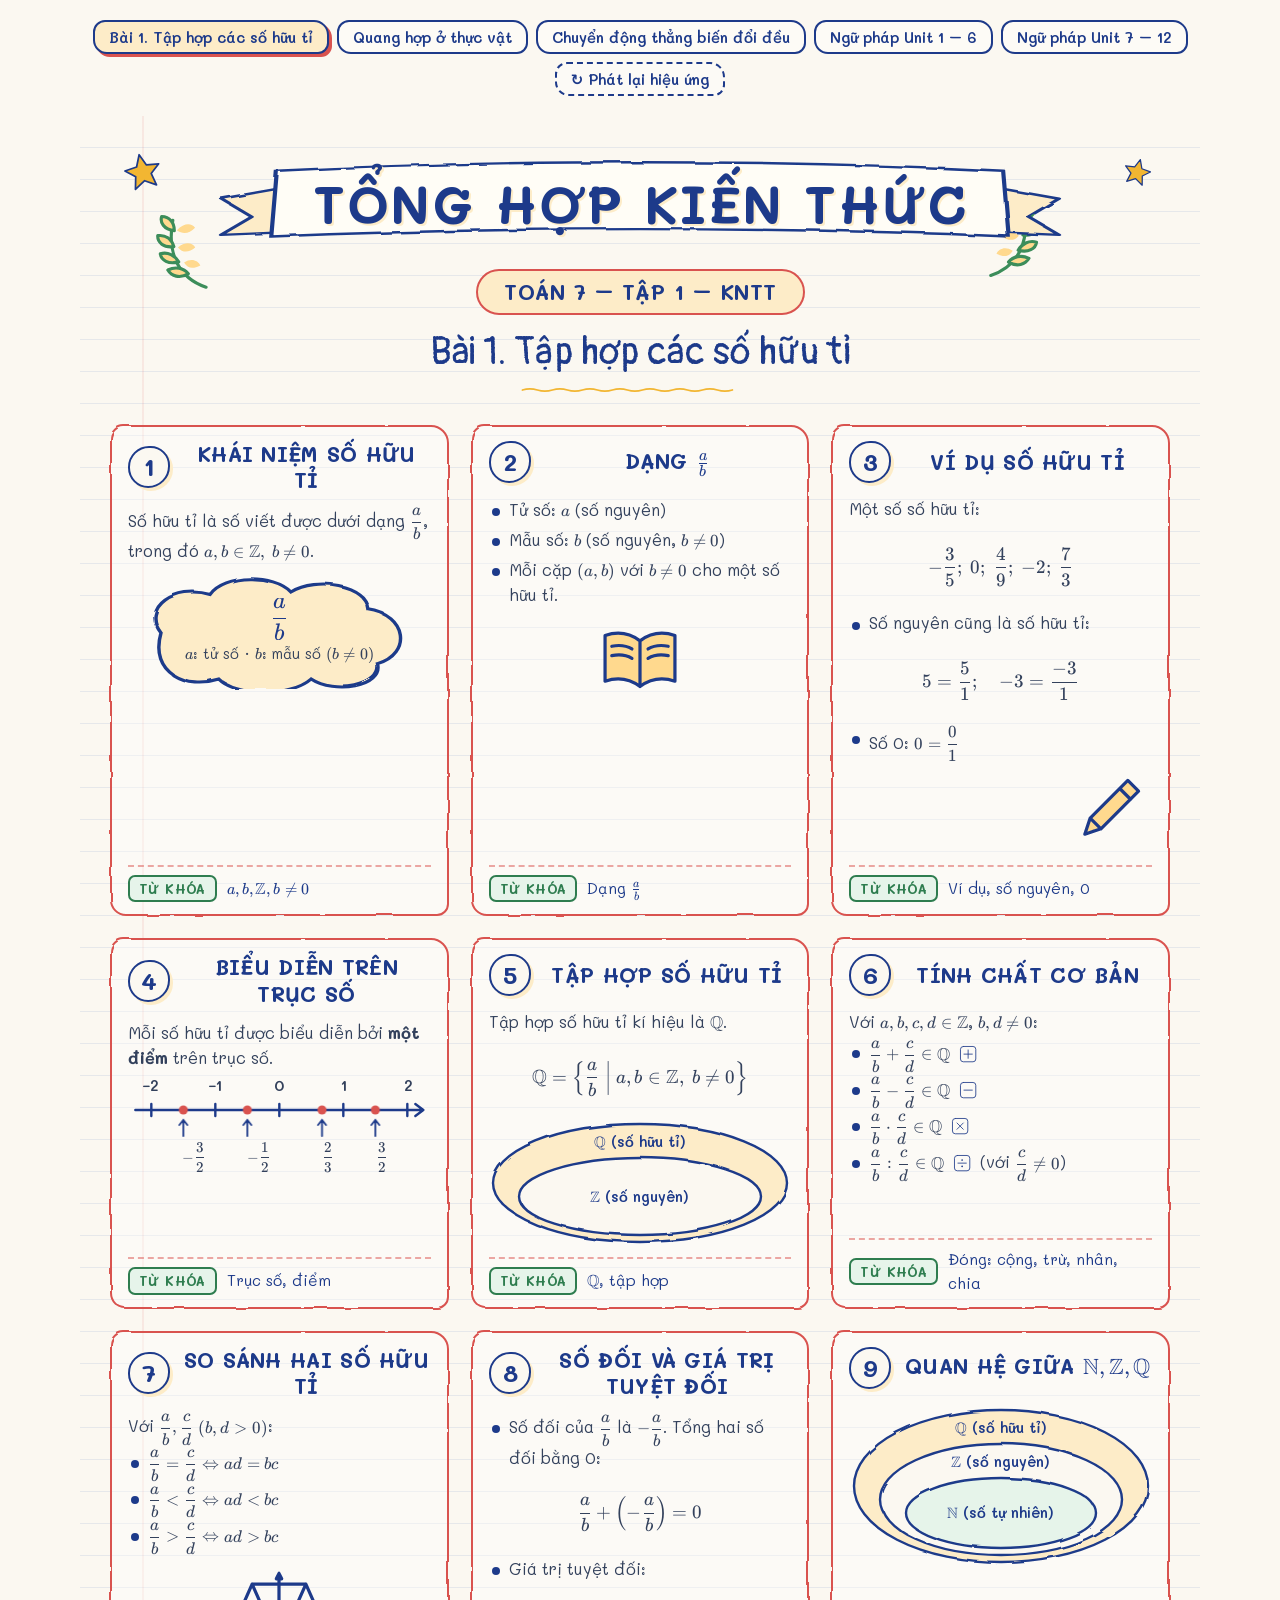
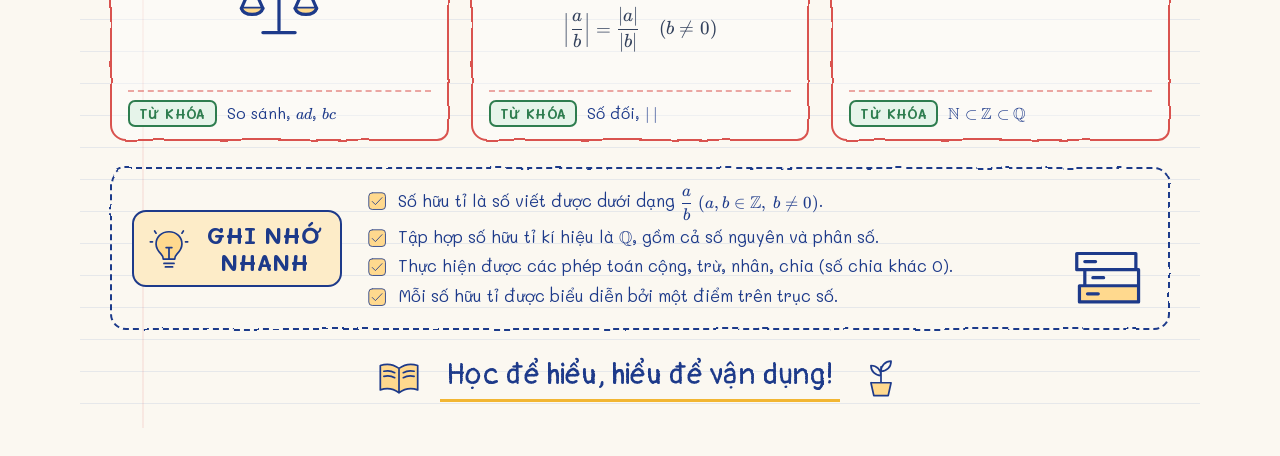
==== docs/index.html @ be206076 "Add web mode with animations, dense layout, timeline visual - web.mjs: self-contained animated HTML " ====
<!doctype html>
<html lang="vi">
<head>
<meta charset="utf-8">
<title>Sketchnote VN</title>
<meta name="claude:viewport-fit-sides" content="cover">
<meta name="viewport" content="width=device-width, initial-scale=1, viewport-fit=cover">
<style>
/* vietnamese */
@font-face {
  font-family: 'Itim';
  font-style: normal;
  font-weight: 400;
  font-display: swap;
  src: url([data-uri]) format('woff2');
  unicode-range: U+0102-0103, U+0110-0111, U+0128-0129, U+0168-0169, U+01A0-01A1, U+01AF-01B0, U+0300-0301, U+0303-0304, U+0308-0309, U+0323, U+0329, U+1EA0-1EF9, U+20AB;
}
/* latin-ext */
@font-face {
  font-family: 'Itim';
  font-style: normal;
  font-weight: 400;
  font-display: swap;
  src: url([data-uri]) format('woff2');
  unicode-range: U+0100-02BA, U+02BD-02C5, U+02C7-02CC, U+02CE-02D7, U+02DD-02FF, U+0304, U+0308, U+0329, U+1D00-1DBF, U+1E00-1E9F, U+1EF2-1EFF, U+2020, U+20A0-20AB, U+20AD-20C4, U+2113, U+2C60-2C7F, U+A720-A7FF;
}
/* latin */
@font-face {
  font-family: 'Itim';
  font-style: normal;
  font-weight: 400;
  font-display: swap;
  src: url([data-uri]) format('woff2');
  unicode-range: U+0000-00FF, U+0131, U+0152-0153, U+02BB-02BC, U+02C6, U+02DA, U+02DC, U+0304, U+0308, U+0329, U+2000-206F, U+20AC, U+2122, U+2191, U+2193, U+2212, U+2215, U+FEFF, U+FFFD;
}
/* vietnamese */
@font-face {
  font-family: 'Mali';
  font-style: normal;
  font-weight: 400;
  font-display: swap;
  src: url([data-uri]) format('woff2');
  unicode-range: U+0102-0103, U+0110-0111, U+0128-0129, U+0168-0169, U+01A0-01A1, U+01AF-01B0, U+0300-0301, U+0303-0304, U+0308-0309, U+0323, U+0329, U+1EA0-1EF9, U+20AB;
}
/* latin-ext */
@font-face {
  font-family: 'Mali';
  font-style: normal;
  font-weight: 400;
  font-display: swap;
  src: url([data-uri]) format('woff2');
  unicode-range: U+0100-02BA, U+02BD-02C5, U+02C7-02CC, U+02CE-02D7, U+02DD-02FF, U+0304, U+0308, U+0329, U+1D00-1DBF, U+1E00-1E9F, U+1EF2-1EFF, U+2020, U+20A0-20AB, U+20AD-20C4, U+2113, U+2C60-2C7F, U+A720-A7FF;
}
/* latin */
@font-face {
  font-family: 'Mali';
  font-style: normal;
  font-weight: 400;
  font-display: swap;
  src: url([data-uri]) format('woff2');
  unicode-range: U+0000-00FF, U+0131, U+0152-0153, U+02BB-02BC, U+02C6, U+02DA, U+02DC, U+0304, U+0308, U+0329, U+2000-206F, U+20AC, U+2122, U+2191, U+2193, U+2212, U+2215, U+FEFF, U+FFFD;
}
/* vietnamese */
@font-face {
  font-family: 'Mali';
  font-style: normal;
  font-weight: 500;
  font-display: swap;
  src: url([data-uri]) format('woff2');
  unicode-range: U+0102-0103, U+0110-0111, U+0128-0129, U+0168-0169, U+01A0-01A1, U+01AF-01B0, U+0300-0301, U+0303-0304, U+0308-0309, U+0323, U+0329, U+1EA0-1EF9, U+20AB;
}
/* latin-ext */
@font-face {
  font-family: 'Mali';
  font-style: normal;
  font-weight: 500;
  font-display: swap;
  src: url([data-uri]) format('woff2');
  unicode-range: U+0100-02BA, U+02BD-02C5, U+02C7-02CC, U+02CE-02D7, U+02DD-02FF, U+0304, U+0308, U+0329, U+1D00-1DBF, U+1E00-1E9F, U+1EF2-1EFF, U+2020, U+20A0-20AB, U+20AD-20C4, U+2113, U+2C60-2C7F, U+A720-A7FF;
}
/* latin */
@font-face {
  font-family: 'Mali';
  font-style: normal;
  font-weight: 500;
  font-display: swap;
  src: url([data-uri]) format('woff2');
  unicode-range: U+0000-00FF, U+0131, U+0152-0153, U+02BB-02BC, U+02C6, U+02DA, U+02DC, U+0304, U+0308, U+0329, U+2000-206F, U+20AC, U+2122, U+2191, U+2193, U+2212, U+2215, U+FEFF, U+FFFD;
}
/* vietnamese */
@font-face {
  font-family: 'Mali';
  font-style: normal;
  font-weight: 600;
  font-display: swap;
  src: url([data-uri]) format('woff2');
  unicode-range: U+0102-0103, U+0110-0111, U+0128-0129, U+0168-0169, U+01A0-01A1, U+01AF-01B0, U+0300-0301, U+0303-0304, U+0308-0309, U+0323, U+0329, U+1EA0-1EF9, U+20AB;
}
/* latin-ext */
@font-face {
  font-family: 'Mali';
  font-style: normal;
  font-weight: 600;
  font-display: swap;
  src: url([data-uri]) format('woff2');
  unicode-range: U+0100-02BA, U+02BD-02C5, U+02C7-02CC, U+02CE-02D7, U+02DD-02FF, U+0304, U+0308, U+0329, U+1D00-1DBF, U+1E00-1E9F, U+1EF2-1EFF, U+2020, U+20A0-20AB, U+20AD-20C4, U+2113, U+2C60-2C7F, U+A720-A7FF;
}
/* latin */
@font-face {
  font-family: 'Mali';
  font-style: normal;
  font-weight: 600;
  font-display: swap;
  src: url([data-uri]) format('woff2');
  unicode-range: U+0000-00FF, U+0131, U+0152-0153, U+02BB-02BC, U+02C6, U+02DA, U+02DC, U+0304, U+0308, U+0329, U+2000-206F, U+20AC, U+2122, U+2191, U+2193, U+2212, U+2215, U+FEFF, U+FFFD;
}
/* vietnamese */
@font-face {
  font-family: 'Mali';
  font-style: normal;
  font-weight: 700;
  font-display: swap;
  src: url([data-uri]) format('woff2');
  unicode-range: U+0102-0103, U+0110-0111, U+0128-0129, U+0168-0169, U+01A0-01A1, U+01AF-01B0, U+0300-0301, U+0303-0304, U+0308-0309, U+0323, U+0329, U+1EA0-1EF9, U+20AB;
}
/* latin-ext */
@font-face {
  font-family: 'Mali';
  font-style: normal;
  font-weight: 700;
  font-display: swap;
  src: url([data-uri]) format('woff2');
  unicode-range: U+0100-02BA, U+02BD-02C5, U+02C7-02CC, U+02CE-02D7, U+02DD-02FF, U+0304, U+0308, U+0329, U+1D00-1DBF, U+1E00-1E9F, U+1EF2-1EFF, U+2020, U+20A0-20AB, U+20AD-20C4, U+2113, U+2C60-2C7F, U+A720-A7FF;
}
/* latin */
@font-face {
  font-family: 'Mali';
  font-style: normal;
  font-weight: 700;
  font-display: swap;
  src: url([data-uri]) format('woff2');
  unicode-range: U+0000-00FF, U+0131, U+0152-0153, U+02BB-02BC, U+02C6, U+02DA, U+02DC, U+0304, U+0308, U+0329, U+2000-206F, U+20AC, U+2122, U+2191, U+2193, U+2212, U+2215, U+FEFF, U+FFFD;
}
/* vietnamese */
@font-face {
  font-family: 'Pangolin';
  font-style: normal;
  font-weight: 400;
  font-display: swap;
  src: url([data-uri]) format('woff2');
  unicode-range: U+0102-0103, U+0110-0111, U+0128-0129, U+0168-0169, U+01A0-01A1, U+01AF-01B0, U+0300-0301, U+0303-0304, U+0308-0309, U+0323, U+0329, U+1EA0-1EF9, U+20AB;
}
/* latin-ext */
@font-face {
  font-family: 'Pangolin';
  font-style: normal;
  font-weight: 400;
  font-display: swap;
  src: url([data-uri]) format('woff2');
  unicode-range: U+0100-02BA, U+02BD-02C5, U+02C7-02CC, U+02CE-02D7, U+02DD-02FF, U+0304, U+0308, U+0329, U+1D00-1DBF, U+1E00-1E9F, U+1EF2-1EFF, U+2020, U+20A0-20AB, U+20AD-20C4, U+2113, U+2C60-2C7F, U+A720-A7FF;
}
/* latin */
@font-face {
  font-family: 'Pangolin';
  font-style: normal;
  font-weight: 400;
  font-display: swap;
  src: url([data-uri]) format('woff2');
  unicode-range: U+0000-00FF, U+0131, U+0152-0153, U+02BB-02BC, U+02C6, U+02DA, U+02DC, U+0304, U+0308, U+0329, U+2000-206F, U+20AC, U+2122, U+2191, U+2193, U+2212, U+2215, U+FEFF, U+FFFD;
}
/* vietnamese */
@font-face {
  font-family: 'Patrick Hand';
  font-style: normal;
  font-weight: 400;
  font-display: swap;
  src: url([data-uri]) format('woff2');
  unicode-range: U+0102-0103, U+0110-0111, U+0128-0129, U+0168-0169, U+01A0-01A1, U+01AF-01B0, U+0300-0301, U+0303-0304, U+0308-0309, U+0323, U+0329, U+1EA0-1EF9, U+20AB;
}
/* latin-ext */
@font-face {
  font-family: 'Patrick Hand';
  font-style: normal;
  font-weight: 400;
  font-display: swap;
  src: url([data-uri]) format('woff2');
  unicode-range: U+0100-02BA, U+02BD-02C5, U+02C7-02CC, U+02CE-02D7, U+02DD-02FF, U+0304, U+0308, U+0329, U+1D00-1DBF, U+1E00-1E9F, U+1EF2-1EFF, U+2020, U+20A0-20AB, U+20AD-20C4, U+2113, U+2C60-2C7F, U+A720-A7FF;
}
/* latin */
@font-face {
  font-family: 'Patrick Hand';
  font-style: normal;
  font-weight: 400;
  font-display: swap;
  src: url([data-uri]) format('woff2');
  unicode-range: U+0000-00FF, U+0131, U+0152-0153, U+02BB-02BC, U+02C6, U+02DA, U+02DC, U+0304, U+0308, U+0329, U+2000-206F, U+20AC, U+2122, U+2191, U+2193, U+2212, U+2215, U+FEFF, U+FFFD;
}

@font-face{font-family:KaTeX_AMS;font-style:normal;font-weight:400;src:url([data-uri]) format("woff2")}@font-face{font-family:KaTeX_Caligraphic;font-style:normal;font-weight:700;src:url([data-uri]) format("woff2")}@font-face{font-family:KaTeX_Caligraphic;font-style:normal;font-weight:400;src:url([data-uri]) format("woff2")}@font-face{font-family:KaTeX_Fraktur;font-style:normal;font-weight:700;src:url([data-uri]) format("woff2")}@font-face{font-family:KaTeX_Fraktur;font-style:normal;font-weight:400;src:url([data-uri]) format("woff2")}@font-face{font-family:KaTeX_Main;font-style:normal;font-weight:700;src:url([data-uri]) format("woff2")}@font-face{font-family:KaTeX_Main;font-style:italic;font-weight:700;src:url([data-uri]) format("woff2")}@font-face{font-family:KaTeX_Main;font-style:italic;font-weight:400;src:url([data-uri]) format("woff2")}@font-face{font-family:KaTeX_Main;font-style:normal;font-weight:400;src:url([data-uri]) format("woff2")}@font-face{font-family:KaTeX_Math;font-style:italic;font-weight:700;src:url([data-uri]) format("woff2")}@font-face{font-family:KaTeX_Math;font-style:italic;font-weight:400;src:url([data-uri]) format("woff2")}@font-face{font-family:"KaTeX_SansSerif";font-style:normal;font-weight:700;src:url([data-uri]) format("woff2")}@font-face{font-family:"KaTeX_SansSerif";font-style:italic;font-weight:400;src:url([data-uri]) format("woff2")}@font-face{font-family:"KaTeX_SansSerif";font-style:normal;font-weight:400;src:url([data-uri]) format("woff2")}@font-face{font-family:KaTeX_Script;font-style:normal;font-weight:400;src:url([data-uri]) format("woff2")}@font-face{font-family:KaTeX_Size1;font-style:normal;font-weight:400;src:url([data-uri]) format("woff2")}@font-face{font-family:KaTeX_Size2;font-style:normal;font-weight:400;src:url([data-uri]) format("woff2")}@font-face{font-family:KaTeX_Size3;font-style:normal;font-weight:400;src:url([data-uri]) format("woff2")}@font-face{font-family:KaTeX_Size4;font-style:normal;font-weight:400;src:url([data-uri]) format("woff2")}@font-face{font-family:KaTeX_Typewriter;font-style:normal;font-weight:400;src:url([data-uri]) format("woff2")}.katex{font:normal 1.21em KaTeX_Main,Times New Roman,serif;line-height:1.2;text-indent:0;text-rendering:auto}.katex *{-ms-high-contrast-adjust:none!important;border-color:currentColor}.katex .katex-version:after{content:"0.16.11"}.katex .katex-mathml{clip:rect(1px,1px,1px,1px);border:0;height:1px;overflow:hidden;padding:0;position:absolute;width:1px}.katex .katex-html>.newline{display:block}.katex .base{position:relative;white-space:nowrap;width:-webkit-min-content;width:-moz-min-content;width:min-content}.katex .base,.katex .strut{display:inline-block}.katex .textbf{font-weight:700}.katex .textit{font-style:italic}.katex .textrm{font-family:KaTeX_Main}.katex .textsf{font-family:KaTeX_SansSerif}.katex .texttt{font-family:KaTeX_Typewriter}.katex .mathnormal{font-family:KaTeX_Math;font-style:italic}.katex .mathit{font-family:KaTeX_Main;font-style:italic}.katex .mathrm{font-style:normal}.katex .mathbf{font-family:KaTeX_Main;font-weight:700}.katex .boldsymbol{font-family:KaTeX_Math;font-style:italic;font-weight:700}.katex .amsrm,.katex .mathbb,.katex .textbb{font-family:KaTeX_AMS}.katex .mathcal{font-family:KaTeX_Caligraphic}.katex .mathfrak,.katex .textfrak{font-family:KaTeX_Fraktur}.katex .mathboldfrak,.katex .textboldfrak{font-family:KaTeX_Fraktur;font-weight:700}.katex .mathtt{font-family:KaTeX_Typewriter}.katex .mathscr,.katex .textscr{font-family:KaTeX_Script}.katex .mathsf,.katex .textsf{font-family:KaTeX_SansSerif}.katex .mathboldsf,.katex .textboldsf{font-family:KaTeX_SansSerif;font-weight:700}.katex .mathitsf,.katex .textitsf{font-family:KaTeX_SansSerif;font-style:italic}.katex .mainrm{font-family:KaTeX_Main;font-style:normal}.katex .vlist-t{border-collapse:collapse;display:inline-table;table-layout:fixed}.katex .vlist-r{display:table-row}.katex .vlist{display:table-cell;position:relative;vertical-align:bottom}.katex .vlist>span{display:block;height:0;position:relative}.katex .vlist>span>span{display:inline-block}.katex .vlist>span>.pstrut{overflow:hidden;width:0}.katex .vlist-t2{margin-right:-2px}.katex .vlist-s{display:table-cell;font-size:1px;min-width:2px;vertical-align:bottom;width:2px}.katex .vbox{align-items:baseline;display:inline-flex;flex-direction:column}.katex .hbox{width:100%}.katex .hbox,.katex .thinbox{display:inline-flex;flex-direction:row}.katex .thinbox{max-width:0;width:0}.katex .msupsub{text-align:left}.katex .mfrac>span>span{text-align:center}.katex .mfrac .frac-line{border-bottom-style:solid;display:inline-block;width:100%}.katex .hdashline,.katex .hline,.katex .mfrac .frac-line,.katex .overline .overline-line,.katex .rule,.katex .underline .underline-line{min-height:1px}.katex .mspace{display:inline-block}.katex .clap,.katex .llap,.katex .rlap{position:relative;width:0}.katex .clap>.inner,.katex .llap>.inner,.katex .rlap>.inner{position:absolute}.katex .clap>.fix,.katex .llap>.fix,.katex .rlap>.fix{display:inline-block}.katex .llap>.inner{right:0}.katex .clap>.inner,.katex .rlap>.inner{left:0}.katex .clap>.inner>span{margin-left:-50%;margin-right:50%}.katex .rule{border:0 solid;display:inline-block;position:relative}.katex .hline,.katex .overline .overline-line,.katex .underline .underline-line{border-bottom-style:solid;display:inline-block;width:100%}.katex .hdashline{border-bottom-style:dashed;display:inline-block;width:100%}.katex .sqrt>.root{margin-left:.2777777778em;margin-right:-.5555555556em}.katex .fontsize-ensurer.reset-size1.size1,.katex .sizing.reset-size1.size1{font-size:1em}.katex .fontsize-ensurer.reset-size1.size2,.katex .sizing.reset-size1.size2{font-size:1.2em}.katex .fontsize-ensurer.reset-size1.size3,.katex .sizing.reset-size1.size3{font-size:1.4em}.katex .fontsize-ensurer.reset-size1.size4,.katex .sizing.reset-size1.size4{font-size:1.6em}.katex .fontsize-ensurer.reset-size1.size5,.katex .sizing.reset-size1.size5{font-size:1.8em}.katex .fontsize-ensurer.reset-size1.size6,.katex .sizing.reset-size1.size6{font-size:2em}.katex .fontsize-ensurer.reset-size1.size7,.katex .sizing.reset-size1.size7{font-size:2.4em}.katex .fontsize-ensurer.reset-size1.size8,.katex .sizing.reset-size1.size8{font-size:2.88em}.katex .fontsize-ensurer.reset-size1.size9,.katex .sizing.reset-size1.size9{font-size:3.456em}.katex .fontsize-ensurer.reset-size1.size10,.katex .sizing.reset-size1.size10{font-size:4.148em}.katex .fontsize-ensurer.reset-size1.size11,.katex .sizing.reset-size1.size11{font-size:4.976em}.katex .fontsize-ensurer.reset-size2.size1,.katex .sizing.reset-size2.size1{font-size:.8333333333em}.katex .fontsize-ensurer.reset-size2.size2,.katex .sizing.reset-size2.size2{font-size:1em}.katex .fontsize-ensurer.reset-size2.size3,.katex .sizing.reset-size2.size3{font-size:1.1666666667em}.katex .fontsize-ensurer.reset-size2.size4,.katex .sizing.reset-size2.size4{font-size:1.3333333333em}.katex .fontsize-ensurer.reset-size2.size5,.katex .sizing.reset-size2.size5{font-size:1.5em}.katex .fontsize-ensurer.reset-size2.size6,.katex .sizing.reset-size2.size6{font-size:1.6666666667em}.katex .fontsize-ensurer.reset-size2.size7,.katex .sizing.reset-size2.size7{font-size:2em}.katex .fontsize-ensurer.reset-size2.size8,.katex .sizing.reset-size2.size8{font-size:2.4em}.katex .fontsize-ensurer.reset-size2.size9,.katex .sizing.reset-size2.size9{font-size:2.88em}.katex .fontsize-ensurer.reset-size2.size10,.katex .sizing.reset-size2.size10{font-size:3.4566666667em}.katex .fontsize-ensurer.reset-size2.size11,.katex .sizing.reset-size2.size11{font-size:4.1466666667em}.katex .fontsize-ensurer.reset-size3.size1,.katex .sizing.reset-size3.size1{font-size:.7142857143em}.katex .fontsize-ensurer.reset-size3.size2,.katex .sizing.reset-size3.size2{font-size:.8571428571em}.katex .fontsize-ensurer.reset-size3.size3,.katex .sizing.reset-size3.size3{font-size:1em}.katex .fontsize-ensurer.reset-size3.size4,.katex .sizing.reset-size3.size4{font-size:1.1428571429em}.katex .fontsize-ensurer.reset-size3.size5,.katex .sizing.reset-size3.size5{font-size:1.2857142857em}.katex .fontsize-ensurer.reset-size3.size6,.katex .sizing.reset-size3.size6{font-size:1.4285714286em}.katex .fontsize-ensurer.reset-size3.size7,.katex .sizing.reset-size3.size7{font-size:1.7142857143em}.katex .fontsize-ensurer.reset-size3.size8,.katex .sizing.reset-size3.size8{font-size:2.0571428571em}.katex .fontsize-ensurer.reset-size3.size9,.katex .sizing.reset-size3.size9{font-size:2.4685714286em}.katex .fontsize-ensurer.reset-size3.size10,.katex .sizing.reset-size3.size10{font-size:2.9628571429em}.katex .fontsize-ensurer.reset-size3.size11,.katex .sizing.reset-size3.size11{font-size:3.5542857143em}.katex .fontsize-ensurer.reset-size4.size1,.katex .sizing.reset-size4.size1{font-size:.625em}.katex .fontsize-ensurer.reset-size4.size2,.katex .sizing.reset-size4.size2{font-size:.75em}.katex .fontsize-ensurer.reset-size4.size3,.katex .sizing.reset-size4.size3{font-size:.875em}.katex .fontsize-ensurer.reset-size4.size4,.katex .sizing.reset-size4.size4{font-size:1em}.katex .fontsize-ensurer.reset-size4.size5,.katex .sizing.reset-size4.size5{font-size:1.125em}.katex .fontsize-ensurer.reset-size4.size6,.katex .sizing.reset-size4.size6{font-size:1.25em}.katex .fontsize-ensurer.reset-size4.size7,.katex .sizing.reset-size4.size7{font-size:1.5em}.katex .fontsize-ensurer.reset-size4.size8,.katex .sizing.reset-size4.size8{font-size:1.8em}.katex .fontsize-ensurer.reset-size4.size9,.katex .sizing.reset-size4.size9{font-size:2.16em}.katex .fontsize-ensurer.reset-size4.size10,.katex .sizing.reset-size4.size10{font-size:2.5925em}.katex .fontsize-ensurer.reset-size4.size11,.katex .sizing.reset-size4.size11{font-size:3.11em}.katex .fontsize-ensurer.reset-size5.size1,.katex .sizing.reset-size5.size1{font-size:.5555555556em}.katex .fontsize-ensurer.reset-size5.size2,.katex .sizing.reset-size5.size2{font-size:.6666666667em}.katex .fontsize-ensurer.reset-size5.size3,.katex .sizing.reset-size5.size3{font-size:.7777777778em}.katex .fontsize-ensurer.reset-size5.size4,.katex .sizing.reset-size5.size4{font-size:.8888888889em}.katex .fontsize-ensurer.reset-size5.size5,.katex .sizing.reset-size5.size5{font-size:1em}.katex .fontsize-ensurer.reset-size5.size6,.katex .sizing.reset-size5.size6{font-size:1.1111111111em}.katex .fontsize-ensurer.reset-size5.size7,.katex .sizing.reset-size5.size7{font-size:1.3333333333em}.katex .fontsize-ensurer.reset-size5.size8,.katex .sizing.reset-size5.size8{font-size:1.6em}.katex .fontsize-ensurer.reset-size5.size9,.katex .sizing.reset-size5.size9{font-size:1.92em}.katex .fontsize-ensurer.reset-size5.size10,.katex .sizing.reset-size5.size10{font-size:2.3044444444em}.katex .fontsize-ensurer.reset-size5.size11,.katex .sizing.reset-size5.size11{font-size:2.7644444444em}.katex .fontsize-ensurer.reset-size6.size1,.katex .sizing.reset-size6.size1{font-size:.5em}.katex .fontsize-ensurer.reset-size6.size2,.katex .sizing.reset-size6.size2{font-size:.6em}.katex .fontsize-ensurer.reset-size6.size3,.katex .sizing.reset-size6.size3{font-size:.7em}.katex .fontsize-ensurer.reset-size6.size4,.katex .sizing.reset-size6.size4{font-size:.8em}.katex .fontsize-ensurer.reset-size6.size5,.katex .sizing.reset-size6.size5{font-size:.9em}.katex .fontsize-ensurer.reset-size6.size6,.katex .sizing.reset-size6.size6{font-size:1em}.katex .fontsize-ensurer.reset-size6.size7,.katex .sizing.reset-size6.size7{font-size:1.2em}.katex .fontsize-ensurer.reset-size6.size8,.katex .sizing.reset-size6.size8{font-size:1.44em}.katex .fontsize-ensurer.reset-size6.size9,.katex .sizing.reset-size6.size9{font-size:1.728em}.katex .fontsize-ensurer.reset-size6.size10,.katex .sizing.reset-size6.size10{font-size:2.074em}.katex .fontsize-ensurer.reset-size6.size11,.katex .sizing.reset-size6.size11{font-size:2.488em}.katex .fontsize-ensurer.reset-size7.size1,.katex .sizing.reset-size7.size1{font-size:.4166666667em}.katex .fontsize-ensurer.reset-size7.size2,.katex .sizing.reset-size7.size2{font-size:.5em}.katex .fontsize-ensurer.reset-size7.size3,.katex .sizing.reset-size7.size3{font-size:.5833333333em}.katex .fontsize-ensurer.reset-size7.size4,.katex .sizing.reset-size7.size4{font-size:.6666666667em}.katex .fontsize-ensurer.reset-size7.size5,.katex .sizing.reset-size7.size5{font-size:.75em}.katex .fontsize-ensurer.reset-size7.size6,.katex .sizing.reset-size7.size6{font-size:.8333333333em}.katex .fontsize-ensurer.reset-size7.size7,.katex .sizing.reset-size7.size7{font-size:1em}.katex .fontsize-ensurer.reset-size7.size8,.katex .sizing.reset-size7.size8{font-size:1.2em}.katex .fontsize-ensurer.reset-size7.size9,.katex .sizing.reset-size7.size9{font-size:1.44em}.katex .fontsize-ensurer.reset-size7.size10,.katex .sizing.reset-size7.size10{font-size:1.7283333333em}.katex .fontsize-ensurer.reset-size7.size11,.katex .sizing.reset-size7.size11{font-size:2.0733333333em}.katex .fontsize-ensurer.reset-size8.size1,.katex .sizing.reset-size8.size1{font-size:.3472222222em}.katex .fontsize-ensurer.reset-size8.size2,.katex .sizing.reset-size8.size2{font-size:.4166666667em}.katex .fontsize-ensurer.reset-size8.size3,.katex .sizing.reset-size8.size3{font-size:.4861111111em}.katex .fontsize-ensurer.reset-size8.size4,.katex .sizing.reset-size8.size4{font-size:.5555555556em}.katex .fontsize-ensurer.reset-size8.size5,.katex .sizing.reset-size8.size5{font-size:.625em}.katex .fontsize-ensurer.reset-size8.size6,.katex .sizing.reset-size8.size6{font-size:.6944444444em}.katex .fontsize-ensurer.reset-size8.size7,.katex .sizing.reset-size8.size7{font-size:.8333333333em}.katex .fontsize-ensurer.reset-size8.size8,.katex .sizing.reset-size8.size8{font-size:1em}.katex .fontsize-ensurer.reset-size8.size9,.katex .sizing.reset-size8.size9{font-size:1.2em}.katex .fontsize-ensurer.reset-size8.size10,.katex .sizing.reset-size8.size10{font-size:1.4402777778em}.katex .fontsize-ensurer.reset-size8.size11,.katex .sizing.reset-size8.size11{font-size:1.7277777778em}.katex .fontsize-ensurer.reset-size9.size1,.katex .sizing.reset-size9.size1{font-size:.2893518519em}.katex .fontsize-ensurer.reset-size9.size2,.katex .sizing.reset-size9.size2{font-size:.3472222222em}.katex .fontsize-ensurer.reset-size9.size3,.katex .sizing.reset-size9.size3{font-size:.4050925926em}.katex .fontsize-ensurer.reset-size9.size4,.katex .sizing.reset-size9.size4{font-size:.462962963em}.katex .fontsize-ensurer.reset-size9.size5,.katex .sizing.reset-size9.size5{font-size:.5208333333em}.katex .fontsize-ensurer.reset-size9.size6,.katex .sizing.reset-size9.size6{font-size:.5787037037em}.katex .fontsize-ensurer.reset-size9.size7,.katex .sizing.reset-size9.size7{font-size:.6944444444em}.katex .fontsize-ensurer.reset-size9.size8,.katex .sizing.reset-size9.size8{font-size:.8333333333em}.katex .fontsize-ensurer.reset-size9.size9,.katex .sizing.reset-size9.size9{font-size:1em}.katex .fontsize-ensurer.reset-size9.size10,.katex .sizing.reset-size9.size10{font-size:1.2002314815em}.katex .fontsize-ensurer.reset-size9.size11,.katex .sizing.reset-size9.size11{font-size:1.4398148148em}.katex .fontsize-ensurer.reset-size10.size1,.katex .sizing.reset-size10.size1{font-size:.2410800386em}.katex .fontsize-ensurer.reset-size10.size2,.katex .sizing.reset-size10.size2{font-size:.2892960463em}.katex .fontsize-ensurer.reset-size10.size3,.katex .sizing.reset-size10.size3{font-size:.337512054em}.katex .fontsize-ensurer.reset-size10.size4,.katex .sizing.reset-size10.size4{font-size:.3857280617em}.katex .fontsize-ensurer.reset-size10.size5,.katex .sizing.reset-size10.size5{font-size:.4339440694em}.katex .fontsize-ensurer.reset-size10.size6,.katex .sizing.reset-size10.size6{font-size:.4821600771em}.katex .fontsize-ensurer.reset-size10.size7,.katex .sizing.reset-size10.size7{font-size:.5785920926em}.katex .fontsize-ensurer.reset-size10.size8,.katex .sizing.reset-size10.size8{font-size:.6943105111em}.katex .fontsize-ensurer.reset-size10.size9,.katex .sizing.reset-size10.size9{font-size:.8331726133em}.katex .fontsize-ensurer.reset-size10.size10,.katex .sizing.reset-size10.size10{font-size:1em}.katex .fontsize-ensurer.reset-size10.size11,.katex .sizing.reset-size10.size11{font-size:1.1996142719em}.katex .fontsize-ensurer.reset-size11.size1,.katex .sizing.reset-size11.size1{font-size:.2009646302em}.katex .fontsize-ensurer.reset-size11.size2,.katex .sizing.reset-size11.size2{font-size:.2411575563em}.katex .fontsize-ensurer.reset-size11.size3,.katex .sizing.reset-size11.size3{font-size:.2813504823em}.katex .fontsize-ensurer.reset-size11.size4,.katex .sizing.reset-size11.size4{font-size:.3215434084em}.katex .fontsize-ensurer.reset-size11.size5,.katex .sizing.reset-size11.size5{font-size:.3617363344em}.katex .fontsize-ensurer.reset-size11.size6,.katex .sizing.reset-size11.size6{font-size:.4019292605em}.katex .fontsize-ensurer.reset-size11.size7,.katex .sizing.reset-size11.size7{font-size:.4823151125em}.katex .fontsize-ensurer.reset-size11.size8,.katex .sizing.reset-size11.size8{font-size:.578778135em}.katex .fontsize-ensurer.reset-size11.size9,.katex .sizing.reset-size11.size9{font-size:.6945337621em}.katex .fontsize-ensurer.reset-size11.size10,.katex .sizing.reset-size11.size10{font-size:.8336012862em}.katex .fontsize-ensurer.reset-size11.size11,.katex .sizing.reset-size11.size11{font-size:1em}.katex .delimsizing.size1{font-family:KaTeX_Size1}.katex .delimsizing.size2{font-family:KaTeX_Size2}.katex .delimsizing.size3{font-family:KaTeX_Size3}.katex .delimsizing.size4{font-family:KaTeX_Size4}.katex .delimsizing.mult .delim-size1>span{font-family:KaTeX_Size1}.katex .delimsizing.mult .delim-size4>span{font-family:KaTeX_Size4}.katex .nulldelimiter{display:inline-block;width:.12em}.katex .delimcenter,.katex .op-symbol{position:relative}.katex .op-symbol.small-op{font-family:KaTeX_Size1}.katex .op-symbol.large-op{font-family:KaTeX_Size2}.katex .accent>.vlist-t,.katex .op-limits>.vlist-t{text-align:center}.katex .accent .accent-body{position:relative}.katex .accent .accent-body:not(.accent-full){width:0}.katex .overlay{display:block}.katex .mtable .vertical-separator{display:inline-block;min-width:1px}.katex .mtable .arraycolsep{display:inline-block}.katex .mtable .col-align-c>.vlist-t{text-align:center}.katex .mtable .col-align-l>.vlist-t{text-align:left}.katex .mtable .col-align-r>.vlist-t{text-align:right}.katex .svg-align{text-align:left}.katex svg{fill:currentColor;stroke:currentColor;fill-rule:nonzero;fill-opacity:1;stroke-width:1;stroke-linecap:butt;stroke-linejoin:miter;stroke-miterlimit:4;stroke-dasharray:none;stroke-dashoffset:0;stroke-opacity:1;display:block;height:inherit;position:absolute;width:100%}.katex svg path{stroke:none}.katex img{border-style:none;max-height:none;max-width:none;min-height:0;min-width:0}.katex .stretchy{display:block;overflow:hidden;position:relative;width:100%}.katex .stretchy:after,.katex .stretchy:before{content:""}.katex .hide-tail{overflow:hidden;position:relative;width:100%}.katex .halfarrow-left{left:0;overflow:hidden;position:absolute;width:50.2%}.katex .halfarrow-right{overflow:hidden;position:absolute;right:0;width:50.2%}.katex .brace-left{left:0;overflow:hidden;position:absolute;width:25.1%}.katex .brace-center{left:25%;overflow:hidden;position:absolute;width:50%}.katex .brace-right{overflow:hidden;position:absolute;right:0;width:25.1%}.katex .x-arrow-pad{padding:0 .5em}.katex .cd-arrow-pad{padding:0 .55556em 0 .27778em}.katex .mover,.katex .munder,.katex .x-arrow{text-align:center}.katex .boxpad{padding:0 .3em}.katex .fbox,.katex .fcolorbox{border:.04em solid;box-sizing:border-box}.katex .cancel-pad{padding:0 .2em}.katex .cancel-lap{margin-left:-.2em;margin-right:-.2em}.katex .sout{border-bottom-style:solid;border-bottom-width:.08em}.katex .angl{border-right:.049em solid;border-top:.049em solid;box-sizing:border-box;margin-right:.03889em}.katex .anglpad{padding:0 .03889em}.katex .eqn-num:before{content:"(" counter(katexEqnNo) ")";counter-increment:katexEqnNo}.katex .mml-eqn-num:before{content:"(" counter(mmlEqnNo) ")";counter-increment:mmlEqnNo}.katex .mtr-glue{width:50%}.katex .cd-vert-arrow{display:inline-block;position:relative}.katex .cd-label-left{display:inline-block;position:absolute;right:calc(50% + .3em);text-align:left}.katex .cd-label-right{display:inline-block;left:calc(50% + .3em);position:absolute;text-align:right}.katex-display{display:block;margin:1em 0;text-align:center}.katex-display>.katex{display:block;text-align:center;white-space:nowrap}.katex-display>.katex>.katex-html{display:block;position:relative}.katex-display>.katex>.katex-html>.tag{position:absolute;right:0}.katex-display.leqno>.katex>.katex-html>.tag{left:0;right:auto}.katex-display.fleqn>.katex{padding-left:2em;text-align:left}body{counter-reset:katexEqnNo mmlEqnNo}

*{box-sizing:border-box;margin:0;padding:0}
html,body{background:var(--paper)}
body{
  color:var(--ink);font-family:'Mali','Itim','Patrick Hand',system-ui,sans-serif;font-size:17px;line-height:1.5;
  -webkit-font-smoothing:antialiased;
}
.poster{
  position:relative;padding:34px 34px 30px;
  background:
    linear-gradient(90deg,transparent 0 62px,rgba(220,90,90,.10) 62px 64px,transparent 64px),
    repeating-linear-gradient(180deg,transparent 0 31px,var(--line) 31px 32px),
    var(--paper);
}
.katex{font-size:1.06em;color:inherit;text-transform:none;letter-spacing:0}
/* Chữ thường trong công thức (\\text{...}) dùng font viết tay để không lạc tông. */
.katex .text,.katex .text *{font-family:'Mali','Itim',sans-serif!important;font-style:normal}
.katex .mfrac .frac-line{border-bottom-width:.06em}
mark{background:linear-gradient(transparent 45%,var(--mark) 45% 92%,transparent 92%);color:inherit;padding:0 2px}
b{font-weight:700}

/* ---------- Hero ---------- */
.hero{position:relative;text-align:center;padding:6px 0 18px}
.banner{position:relative;display:inline-block;padding:20px 92px 24px;margin-top:4px}
.banner svg{position:absolute;inset:0;width:100%;height:100%;overflow:visible;filter:url(#rough)}
.banner .ribbon{fill:var(--title-fill);stroke:var(--ink);stroke-width:3}
.banner .ribbon-tail{fill:var(--accent-soft);stroke:var(--ink);stroke-width:3;stroke-linejoin:round}
.banner h1{position:relative;font-weight:700;font-size:52px;letter-spacing:1.5px;line-height:1.05;color:var(--ink);
  text-shadow:2px 2px 0 var(--accent-soft)}
.tag{display:inline-block;margin:14px auto 0;padding:5px 26px;border:2.5px solid var(--frame);border-radius:999px;
  font-weight:700;font-size:21px;letter-spacing:.5px;background:var(--accent-soft);color:var(--ink)}
.subtitle{font-family:'Pangolin','Mali',cursive;font-weight:400;font-size:38px;margin-top:10px;color:var(--ink)}
.wave{display:block;width:240px;height:14px;margin:2px auto 0}
.wave path{fill:none;stroke:var(--accent);stroke-width:3;stroke-linecap:round}
.deco{position:absolute;color:var(--ink)}
.deco.star{width:46px;height:46px;color:var(--ink)}
.deco.star path:first-child{fill:var(--accent)!important}
.s1{left:10px;top:4px;transform:rotate(-12deg)}
.s2{right:16px;top:10px;width:34px!important;height:34px!important;transform:rotate(14deg)}
.laurel{width:84px;height:84px;top:58px;color:var(--leaf)}
.laurel.l{left:44px;transform:rotate(-8deg)}
.laurel.r{right:44px;transform:scaleX(-1) rotate(-8deg)}

/* ---------- Grid & card ---------- */
.grid{display:grid;gap:22px;margin-top:10px;grid-auto-flow:row dense}
.cols-3 .grid{grid-template-columns:repeat(3,1fr)}
.cols-2 .grid{grid-template-columns:repeat(2,1fr)}
.span-2{grid-column:span 2}
.span-3{grid-column:1/-1}
.card{position:relative;display:flex;flex-direction:column;padding:16px 18px 14px;min-height:200px}
.card::before{content:'';position:absolute;inset:0;border:2.6px solid var(--frame);border-radius:14px 18px 12px 16px;
  background:var(--card-bg);filter:url(#rough);z-index:0}
.card>*{position:relative;z-index:1}
.card header{display:flex;align-items:center;gap:12px;margin-bottom:10px}
.num{flex:none;display:grid;place-items:center;width:42px;height:42px;border:2.6px solid var(--ink);border-radius:50% 46% 52% 48%;
  font-weight:700;font-size:24px;background:var(--paper);box-shadow:3px 3px 0 var(--accent-soft)}
.card h3{flex:1;text-align:center;font-weight:700;font-size:21px;line-height:1.25;text-transform:uppercase;letter-spacing:.3px}
.content{flex:1;font-size:16.5px;color:var(--ink-soft)}
.content p{margin:4px 0}
.content ul{list-style:none;margin:4px 0}
.content li{position:relative;padding-left:20px;margin:5px 0}
.content li::before{content:'';position:absolute;left:3px;top:.62em;width:8px;height:8px;border-radius:50%;background:var(--ink)}
.callout{border-left:4px solid var(--accent);background:var(--accent-soft);padding:4px 10px;border-radius:4px 10px 10px 4px}
.display{text-align:center;margin:8px 0;font-size:1.08em}
.card footer{display:flex;align-items:center;gap:10px;margin-top:12px;padding-top:10px;font-size:15.5px;color:var(--ink)}
.card footer::before{content:'';position:absolute;left:0;right:0;top:0;border-top:2px dashed var(--frame);opacity:.5}
.kw{flex:none;border:2px solid var(--chip);background:var(--chip-bg);color:var(--chip);font-weight:700;font-size:13px;
  padding:2px 9px;border-radius:7px;letter-spacing:.4px}

/* ---------- Icons ---------- */
.doodle{color:var(--ink)}
.doodle.big{width:86px;height:86px}
.doodle.mid{width:46px;height:46px}
.ic{width:1.35em;height:1.35em;vertical-align:-.32em;color:var(--ink);margin:0 2px}
.v-icon{display:flex;margin-top:6px}
.v-icon.right{justify-content:flex-end}
.v-icon.center{justify-content:center}
.v-icon.left{justify-content:flex-start}
.v-icons{display:flex;gap:10px;justify-content:center;margin-top:8px}

/* ---------- Visuals ---------- */
.v-formula{position:relative;margin:10px auto 2px;padding:24px 50px;text-align:center;width:fit-content;max-width:100%}
.v-formula .blob{position:absolute;inset:0;width:100%;height:100%;filter:url(#rough)}
.v-formula .blob path{fill:var(--accent-soft);stroke:var(--ink);stroke-width:2.4}
.v-formula .tex{position:relative;font-size:1.35em;color:var(--ink);white-space:nowrap}
.v-formula .note{position:relative;font-size:.9em;margin-top:2px}

.v-numberline{position:relative;margin:10px 0 44px;height:60px}
.v-numberline svg{width:100%;height:60px;overflow:visible}
.v-numberline .axis{fill:none;stroke:var(--ink);stroke-width:2.4;stroke-linecap:round;stroke-linejoin:round}
.v-numberline .pt{fill:var(--frame)}
.v-numberline .arrowup{fill:none;stroke:var(--ink);stroke-width:1.8;stroke-linecap:round}
.v-numberline .tick,.v-numberline .plabel{position:absolute;transform:translateX(-50%);white-space:nowrap;font-weight:600}
.v-numberline .tick{top:-6px;font-size:15px}
.v-numberline .plabel{top:62px;font-size:14px}

.v-nested{position:relative;margin:8px auto 0;width:100%;max-width:300px}
.v-nested svg{display:block;width:100%;overflow:visible;filter:url(#rough)}
.v-nested .ring{fill:var(--accent-soft);stroke:var(--ink);stroke-width:2.4}
.v-nested .ring.r1{fill:var(--paper)}
.v-nested .ring.r2{fill:var(--ring-inner)}
.v-nested .ring.r3{fill:var(--paper)}
.v-nested .slabel{position:absolute;left:0;right:0;text-align:center;font-size:14.5px;font-weight:600;color:var(--ink)}

.v-steps{display:flex;flex-wrap:wrap;align-items:center;justify-content:center;gap:6px;margin-top:10px}
.v-steps .step-wrap{display:inline-flex;align-items:center;gap:6px;white-space:nowrap}
.v-steps .arr{display:inline-flex;flex-direction:column;align-items:center;line-height:1}
.v-steps .arr-lbl{font-size:11.5px;white-space:nowrap;margin-bottom:1px}
.v-steps .step{white-space:normal;border:2px solid var(--ink);border-radius:10px 14px 9px 13px;padding:2px 10px;background:var(--accent-soft);font-size:15px}
.v-steps .arr-head{color:var(--frame);font-weight:700}

.v-table{width:100%;border-collapse:collapse;margin-top:8px;font-size:15px}
.v-table th,.v-table td{border:1.8px solid var(--ink);padding:4px 8px;text-align:center}
.v-table th{background:var(--accent-soft)}

.v-compare{display:grid;grid-template-columns:1fr auto 1fr;gap:8px;align-items:center;margin-top:8px}
.v-compare>div{border:2px dashed var(--ink);border-radius:10px;padding:6px 8px}
.v-compare .vs{font-weight:700;color:var(--frame)}

/* ---------- Recap & footer ---------- */
.recap{position:relative;display:flex;align-items:center;gap:22px;margin-top:26px;padding:16px 120px 16px 22px}
.recap::before{content:'';position:absolute;inset:0;border:2.6px dashed var(--ink);border-radius:16px;filter:url(#rough)}
.recap-label .doodle{flex:none}
.recap-label{flex:none;display:flex;align-items:center;gap:8px;font-weight:700;font-size:23px;line-height:1.15;max-width:210px;
  border:2.6px solid var(--ink);border-radius:14px;padding:10px 12px;background:var(--accent-soft);text-align:center}
.recap ul{list-style:none;flex:1}
.recap li{display:flex;gap:8px;align-items:flex-start;margin:5px 0;font-size:16.5px}
.recap li .ic{flex:none;margin-top:2px}
.recap-deco{right:18px;bottom:12px;width:86px;height:86px}
.slogan{display:flex;align-items:center;justify-content:center;gap:18px;margin-top:22px;font-family:'Pangolin','Mali',cursive;
  font-size:30px;color:var(--ink)}
.slogan span{border-bottom:3px solid var(--accent);padding:0 6px 2px}
.source{margin-top:10px;text-align:right;font-size:13px;opacity:.65}

.v-graph{margin:8px auto 0;max-width:320px}
.v-graph .gbox{position:relative}
.v-graph svg{display:block;width:100%;overflow:visible}
.v-graph .axis{fill:none;stroke:var(--ink);stroke-width:2.2;stroke-linecap:round;stroke-linejoin:round}
.v-graph .gline{fill:none;stroke:var(--frame);stroke-width:3;stroke-linecap:round;stroke-linejoin:round;filter:url(#rough)}
.v-graph .gline.g1{stroke:var(--chip)}
.v-graph .gline.g2{stroke:var(--accent)}
.v-graph .area{fill:var(--icon-fill);opacity:.75}
.v-graph .guide{fill:none;stroke:var(--ink);stroke-width:1.4;stroke-dasharray:4 4;opacity:.7}
.v-graph .pt{fill:var(--ink)}
.v-graph .glabel{position:absolute;transform:translate(-50%,-50%);font-size:14px;white-space:nowrap;color:var(--ink)}
.v-graph .glabel.mark{transform:translate(0,-50%)}
.v-graph .gcap{text-align:center;font-size:14px;margin-top:4px}

.v-equation{display:flex;flex-wrap:wrap;align-items:center;justify-content:center;gap:6px 8px;margin-top:10px;font-size:15px}
.v-equation .side{display:flex;flex-wrap:wrap;align-items:center;justify-content:center;gap:4px}
.v-equation .term{border:2px solid var(--ink);border-radius:10px 14px 9px 13px;padding:2px 9px;background:var(--accent-soft);font-weight:600}
.v-equation .plus{font-weight:700;color:var(--frame)}
.v-equation .eq-arrow{display:flex;flex-direction:column;align-items:center;min-width:90px}
.v-equation .eq-arrow svg{width:100%;min-width:90px;height:14px}
.v-equation .eq-arrow path{fill:none;stroke:var(--frame);stroke-width:2.4;stroke-linecap:round;stroke-linejoin:round}
.v-equation .over,.v-equation .under{font-size:12.5px;white-space:nowrap}
/* Thẻ hẹp (1 cột): phương trình xếp dọc, mũi tên chỉ xuống, điều kiện hai bên. */
.cols-3 .card:not(.span-2):not(.span-3) .v-equation{flex-direction:column;gap:2px}
.cols-3 .card:not(.span-2):not(.span-3) .v-equation .eq-arrow{flex-direction:row;gap:6px;min-width:0;height:44px}
.cols-3 .card:not(.span-2):not(.span-3) .v-equation .eq-arrow svg{width:40px;min-width:40px;transform:rotate(90deg);margin:0 -12px}
.cols-3 .card:not(.span-2):not(.span-3) .v-equation .over{order:-1}

/* ---------- Chế độ dày ---------- */
.dense .card{padding:14px 16px 12px;min-height:0}
.dense .card header{margin-bottom:6px}
.dense .card h3{font-size:19px}
.dense .num{width:36px;height:36px;font-size:20px}
.dense .content{font-size:15px;line-height:1.42}
.dense .content p{margin:3px 0}
.dense .content li{margin:3px 0}
.dense .callout{font-size:14.5px;padding:3px 9px;margin:5px 0}
.dense .v-table{font-size:13.8px;margin-top:6px}
.dense .v-table th,.dense .v-table td{padding:3px 6px}
.dense .grid{gap:16px}
.dense .card footer{margin-top:8px;padding-top:7px;font-size:14.5px}
.dense .recap li{font-size:15.5px;margin:3px 0}

/* ---------- Trục thời gian ---------- */
.v-timeline{position:relative;margin:6px auto 4px;padding-top:20px;max-width:340px}
.v-timeline svg{display:block;width:100%;overflow:visible}
.v-timeline .tl-axis{fill:none;stroke:var(--ink);stroke-width:2.4;stroke-linecap:round;stroke-linejoin:round}
.v-timeline .tl-now{stroke:var(--frame);stroke-width:2.4;stroke-dasharray:4 4;stroke-linecap:round}
.v-timeline .tl-dot{fill:var(--frame);stroke:var(--paper);stroke-width:1.5}
.v-timeline .tl-range{fill:var(--icon-fill);stroke:var(--frame);stroke-width:2.2}
.v-timeline .tl-done{fill:none;stroke:var(--paper);stroke-width:2.2;stroke-linecap:round;stroke-linejoin:round}
.v-timeline .tl-label{position:absolute;top:0;transform:translateX(-50%);font-size:13.5px;font-weight:600;white-space:nowrap;color:var(--ink)}
.v-timeline .tl-axis-labels{display:flex;justify-content:space-between;margin-top:2px;font-size:12.5px;color:var(--ink-soft)}
.v-timeline .tl-axis-labels .now{color:var(--frame);font-weight:700}
.tbl{max-width:100%}

/* Bản web: bố cục co giãn + hình động. Mọi hiệu ứng nằm dưới .anim (chỉ bật khi người xem
   không chọn "giảm chuyển động"); trạng thái nghỉ luôn là poster đầy đủ, đọc được ngay. */

body{background:var(--paper);color:var(--ink);margin:0}
.web-wrap{padding-left:max(16px,env(safe-area-inset-left,0px));padding-right:max(16px,env(safe-area-inset-right,0px));padding-block:12px 28px}
.web .poster{max-width:1120px;margin:0 auto;border-radius:18px;padding:30px 30px 26px}

/* ---------- Thanh điều hướng ---------- */
.web-bar{position:sticky;top:env(safe-area-inset-top,0px);z-index:5;display:flex;flex-wrap:wrap;gap:8px;align-items:center;justify-content:center;
  max-width:1120px;margin:0 auto 12px;padding:8px 0;background:var(--paper)}
body::before{content:"";position:fixed;inset:0 0 auto;height:env(safe-area-inset-top,0px);z-index:10;background:var(--paper)}
.web-bar button{font:600 15px/1.2 'Mali','Itim',system-ui,sans-serif;color:var(--ink);background:var(--card-bg);
  border:2.2px solid var(--ink);border-radius:12px 15px 11px 14px;padding:6px 14px;cursor:pointer}
.web-bar button[aria-selected="true"]{background:var(--accent-soft);box-shadow:3px 3px 0 var(--frame)}
.web-bar button:focus-visible{outline:3px solid var(--accent);outline-offset:2px}
.web-bar .replay{border-style:dashed}
.web-bar .sep{flex:1 1 auto}

/* ---------- Điện thoại / máy tính bảng ---------- */
@media (max-width:820px){
  .web .poster{padding:20px 14px 18px;background-position:0 0}
  .web .cols-3 .grid,.web .cols-2 .grid{grid-template-columns:1fr}
  .web .span-2,.web .span-3{grid-column:auto}
  .web .banner{padding:14px 40px 18px}
  .web .banner h1{font-size:clamp(24px,7vw,40px)}
  .web .subtitle{font-size:clamp(24px,6.5vw,34px)}
  .web .tag{font-size:16px;padding:4px 16px}
  .web .laurel{display:none}
  .web .recap{flex-direction:column;align-items:stretch;padding:16px}
  .web .recap-label{max-width:none;justify-content:center}
  .web .recap-deco{display:none}
  .web .slogan{font-size:22px;gap:10px}
  .web .v-compare{grid-template-columns:1fr}
  .web .v-compare .vs{justify-self:center}
  .web-bar{gap:6px;padding:6px 0}
  .web-bar button{font-size:13px;padding:5px 9px}
  .web-bar .replay .txt{display:none}
  /* Bảng nhiều cột: giữ bề rộng đọc được, cuộn ngang trong khung thay vì ép cột. */
  .web .v-table:has(tr > :nth-child(3)){min-width:440px}
  .web .v-table:has(tr > :nth-child(4)){min-width:540px}
  .web .tbl{margin-inline:-4px;padding-bottom:4px}
}
.web .tbl{overflow-x:auto}
.web .card,.web .content{min-width:0}
.web .display,.web .v-formula .tex{overflow-x:auto}

/* ---------- Tương tác ---------- */
.web .card{cursor:pointer;transition:transform .25s ease}
.web .card:hover{transform:translateY(-3px) rotate(-.25deg)}
.web .card:focus-visible{outline:3px solid var(--accent);outline-offset:4px;border-radius:16px}

/* ---------- Hình động (chỉ khi .anim) ---------- */
@keyframes sk-draw{from{stroke-dashoffset:var(--len)}to{stroke-dashoffset:0}}
@keyframes sk-in{from{transform:translateY(16px) rotate(-.8deg);opacity:.35}to{transform:none;opacity:1}}
@keyframes sk-pop{0%{transform:scale(.3)}60%{transform:scale(1.18)}100%{transform:scale(1)}}
@keyframes sk-sweep{from{background-size:0% 100%}to{background-size:100% 100%}}
@keyframes sk-row{from{transform:translateX(-10px);opacity:.25}to{transform:none;opacity:1}}
@keyframes sk-drop{from{transform:translateY(-16px);opacity:.15}to{transform:none;opacity:1}}
@keyframes sk-ring{from{transform:scale(.82);opacity:.3}to{transform:none;opacity:1}}
@keyframes sk-grow{from{transform:scaleX(0)}to{transform:scaleX(1)}}
@keyframes sk-fade{from{opacity:0}to{opacity:.75}}
@keyframes sk-twinkle{0%,100%{transform:rotate(-12deg) scale(1)}50%{transform:rotate(8deg) scale(1.15)}}
@keyframes sk-sway{0%,100%{rotate:-3deg}50%{rotate:3deg}}
@keyframes sk-breathe{0%,100%{transform:scale(1)}50%{transform:scale(1.025)}}
@keyframes sk-nudge{0%,100%{transform:translateX(0)}50%{transform:translateX(4px)}}
@keyframes sk-pulse{0%,100%{stroke-opacity:1}50%{stroke-opacity:.25}}
@keyframes sk-wiggle{0%,100%{rotate:0deg}25%{rotate:-7deg}75%{rotate:7deg}}

.anim mark{background-repeat:no-repeat;background-size:100% 100%}
.anim .play mark{animation:sk-sweep .8s .35s ease-out both}

/* Tiêu đề */
.anim .hero.play .ribbon,.anim .hero.play .wave path{animation:sk-draw 1.4s ease-in-out both}
.anim .hero.play .tag{animation:sk-pop .55s .5s both}
.anim .star{animation:sk-twinkle 3.2s ease-in-out infinite}
.anim .s2{animation-delay:-1.6s}
.anim .laurel.l{animation:sk-sway 4s ease-in-out infinite;transform-origin:bottom right}
.anim .laurel.r{animation:sk-sway 4s ease-in-out -2s infinite;transform-origin:bottom left}

/* Thẻ */
.anim .card.play{animation:sk-in .6s ease-out backwards;animation-delay:calc(var(--n,0) * 70ms)}
.anim .card.play .num{animation:sk-pop .5s ease-out both;animation-delay:calc(var(--n,0) * 70ms + .2s)}
.anim .play .doodle :is(path,circle,rect,ellipse,polyline,line){animation:sk-draw 1.2s ease-in-out both;animation-delay:.25s}
.anim .card:hover .doodle,.anim .card:hover .ic{animation:sk-wiggle .6s ease-in-out}
.anim .play .v-table tr{animation:sk-row .45s ease-out both;animation-delay:calc(.25s + var(--i,0) * 90ms)}
.anim .play .v-formula .blob{animation:sk-breathe 3.5s ease-in-out infinite}

/* Trục số, tập hợp, đồ thị */
.anim .play .v-numberline .axis path{animation:sk-draw .9s ease-out both}
.anim .play .v-numberline .np{animation:sk-drop .5s ease-out both;animation-delay:calc(.5s + var(--i,0) * .18s);transform-box:fill-box}
.anim .play .v-numberline .plabel{animation:sk-drop .5s ease-out both;animation-delay:calc(.55s + var(--i,0) * .18s)}
.anim .play .v-nested .ring{animation:sk-ring .6s ease-out both;animation-delay:calc(.2s + var(--i,0) * .2s);transform-box:fill-box;transform-origin:center}
.anim .play .v-graph .axis path{animation:sk-draw .8s ease-out both}
.anim .play .v-graph .gline{animation:sk-draw 1.4s .5s ease-in-out both}
.anim .play .v-graph .area{animation:sk-fade .8s 1.6s ease-out both}

/* Trục thời gian */
.anim .play .tl-axis{animation:sk-draw .9s ease-out both}
.anim .tl-now{animation:sk-pulse 1.6s ease-in-out infinite}
.anim .play .tl-dot{animation:sk-pop .45s ease-out both;animation-delay:calc(.5s + var(--k,0) * .35s + var(--i,0) * .14s);transform-box:fill-box;transform-origin:center}
.anim .play .tl-range{animation:sk-grow .9s ease-out both;animation-delay:calc(.5s + var(--k,0) * .35s);transform-box:fill-box;transform-origin:left center}
.anim .play .tl-done{animation:sk-draw .4s ease-out both;animation-delay:calc(1s + var(--k,0) * .35s)}

/* Quy trình, phương trình */
.anim .play .v-steps .step-wrap{animation:sk-drop .45s ease-out both;animation-delay:calc(.3s + var(--i,0) * .25s)}
.anim .v-steps .arr-head,.anim .v-equation .eq-arrow svg{animation:sk-nudge 1.4s ease-in-out infinite}

/* Ghi nhớ nhanh */
.anim .recap.play li{animation:sk-row .45s ease-out both;animation-delay:calc(.2s + var(--i,0) * .15s)}
.anim .recap.play li .ic :is(path,rect){animation:sk-draw .5s ease-out both;animation-delay:calc(.35s + var(--i,0) * .15s)}
.anim .recap.play .recap-label .doodle{animation:sk-wiggle .8s 1s ease-in-out}

@media (prefers-reduced-motion:reduce){.anim *{animation:none!important;transition:none!important}}

:root{--card-bg:rgba(255,255,255,.35);--ring-inner:#e6f4ea;--leaf:#3c8d5a;--icon-fill:#ffd98e;--paper:#fbf8f1;--line:rgba(120,150,200,.16);--ink:#1d3a8a;--ink-soft:#33415c;--frame:#d9534f;--accent:#f2b632;--accent-soft:#fdecc8;--chip:#2e7d4f;--chip-bg:#e6f4ea;--mark:rgba(253,224,71,.55);--title-fill:#fffdf6;color-scheme:light}
@media (prefers-color-scheme:dark){:root:not([data-theme="light"]){--card-bg:rgba(0,0,0,.08);--ring-inner:rgba(168,213,186,.22);--leaf:#a8d5ba;--icon-fill:rgba(246,210,122,.35);--paper:#2f4a3c;--line:rgba(255,255,255,.05);--ink:#f5f2e8;--ink-soft:#dfe7dc;--frame:#f6d27a;--accent:#f6d27a;--accent-soft:rgba(246,210,122,.18);--chip:#2f4a3c;--chip-bg:#a8d5ba;--mark:rgba(246,210,122,.35);--title-fill:#3a5a49;color-scheme:dark}}
:root[data-theme="dark"]{--card-bg:rgba(0,0,0,.08);--ring-inner:rgba(168,213,186,.22);--leaf:#a8d5ba;--icon-fill:rgba(246,210,122,.35);--paper:#2f4a3c;--line:rgba(255,255,255,.05);--ink:#f5f2e8;--ink-soft:#dfe7dc;--frame:#f6d27a;--accent:#f6d27a;--accent-soft:rgba(246,210,122,.18);--chip:#2f4a3c;--chip-bg:#a8d5ba;--mark:rgba(246,210,122,.35);--title-fill:#3a5a49;color-scheme:dark}
</style>
</head>
<body>
<svg width="0" height="0" style="position:absolute" aria-hidden="true">
  <filter id="rough"><feTurbulence type="fractalNoise" baseFrequency="0.035" numOctaves="2" seed="7"/><feDisplacementMap in="SourceGraphic" scale="3.2"/></filter>
  <filter id="rough-strong"><feTurbulence type="fractalNoise" baseFrequency="0.02" numOctaves="2" seed="3"/><feDisplacementMap in="SourceGraphic" scale="5"/></filter>
</svg>
<div class="web web-wrap">
<nav class="web-bar" aria-label="Poster">
  <button type="button" data-tab="toan7-so-huu-ti" aria-selected="false">Bài 1. Tập hợp các số hữu tỉ</button><button type="button" data-tab="khtn7-quang-hop" aria-selected="false">Quang hợp ở thực vật</button><button type="button" data-tab="vatli10-chuyen-dong-thang-bien-doi-deu" aria-selected="false">Chuyển động thẳng biến đổi đều</button><button type="button" data-tab="01-ngu-phap-unit-1-6" aria-selected="false">Ngữ pháp Unit 1 – 6</button><button type="button" data-tab="02-ngu-phap-unit-7-12" aria-selected="false">Ngữ pháp Unit 7 – 12</button>
  <button type="button" class="replay" title="Phát lại hiệu ứng" aria-label="Phát lại hiệu ứng">↻<span class="txt"> Phát lại hiệu ứng</span></button>
</nav>
<main class="poster cols-3" id="toan7-so-huu-ti" lang="vi">
  <div class="hero">
    <svg class="deco star s1" viewBox="0 0 64 64" aria-hidden="true"><path style="fill:var(--icon-fill)" d="M32 6l7 16 17 2-13 11 4 17-15-9-15 9 4-17L8 24l17-2z"/><path fill="none" stroke="currentColor" stroke-width="2.4" stroke-linecap="round" stroke-linejoin="round" d="M32 6l7 16 17 2-13 11 4 17-15-9-15 9 4-17L8 24l17-2z"/></svg><svg class="deco star s2" viewBox="0 0 64 64" aria-hidden="true"><path style="fill:var(--icon-fill)" d="M32 6l7 16 17 2-13 11 4 17-15-9-15 9 4-17L8 24l17-2z"/><path fill="none" stroke="currentColor" stroke-width="2.4" stroke-linecap="round" stroke-linejoin="round" d="M32 6l7 16 17 2-13 11 4 17-15-9-15 9 4-17L8 24l17-2z"/></svg>
    <svg class="deco laurel l" viewBox="0 0 64 64" aria-hidden="true"><path fill="none" stroke="currentColor" stroke-width="2.4" stroke-linecap="round" stroke-linejoin="round" d="M40 60C20 50 14 30 22 6"/><path style="fill:var(--icon-fill)" d="M22 14c-8-2-10-8-8-12 6 1 9 6 8 12zM20 26c-8 0-12-5-11-10 6 0 10 4 11 10zM22 38c-8 1-13-3-13-8 6-1 11 3 13 8zM28 48c-7 3-13 0-15-5 6-2 12 0 15 5zM24 14c6-5 12-4 14 0-5 4-10 4-14 0zM23 27c6-4 12-2 13 2-5 3-10 3-13-2zM26 39c6-3 11 0 12 4-6 2-10 1-12-4z"/><path fill="none" stroke="currentColor" stroke-width="2.4" stroke-linecap="round" stroke-linejoin="round" d="M22 14c-8-2-10-8-8-12 6 1 9 6 8 12zM20 26c-8 0-12-5-11-10 6 0 10 4 11 10zM22 38c-8 1-13-3-13-8 6-1 11 3 13 8zM28 48c-7 3-13 0-15-5 6-2 12 0 15 5z"/></svg><svg class="deco laurel r" viewBox="0 0 64 64" aria-hidden="true"><path fill="none" stroke="currentColor" stroke-width="2.4" stroke-linecap="round" stroke-linejoin="round" d="M40 60C20 50 14 30 22 6"/><path style="fill:var(--icon-fill)" d="M22 14c-8-2-10-8-8-12 6 1 9 6 8 12zM20 26c-8 0-12-5-11-10 6 0 10 4 11 10zM22 38c-8 1-13-3-13-8 6-1 11 3 13 8zM28 48c-7 3-13 0-15-5 6-2 12 0 15 5zM24 14c6-5 12-4 14 0-5 4-10 4-14 0zM23 27c6-4 12-2 13 2-5 3-10 3-13-2zM26 39c6-3 11 0 12 4-6 2-10 1-12-4z"/><path fill="none" stroke="currentColor" stroke-width="2.4" stroke-linecap="round" stroke-linejoin="round" d="M22 14c-8-2-10-8-8-12 6 1 9 6 8 12zM20 26c-8 0-12-5-11-10 6 0 10 4 11 10zM22 38c-8 1-13-3-13-8 6-1 11 3 13 8zM28 48c-7 3-13 0-15-5 6-2 12 0 15 5z"/></svg>
    <div class="banner"><svg viewBox="0 0 600 120" preserveAspectRatio="none"><path class="ribbon-tail" d="M40 40L0 52l22 22L0 96l58-4zM560 40l40 12-22 22 22 22-58-4z"/><path class="ribbon" d="M40 18C200 4 400 4 560 18l4 80C400 86 200 86 36 98z"/></svg><h1>TỔNG HỢP KIẾN THỨC</h1></div>
    <div class="tag">TOÁN 7 – TẬP 1 – KNTT</div>
    <h2 class="subtitle">Bài 1. Tập hợp các số hữu tỉ</h2>
    <svg class="wave" viewBox="0 0 400 16"><path d="M4 8c25-8 25 8 50 0s25 8 50 0 25 8 50 0 25 8 50 0 25 8 50 0 25 8 50 0 25 8 50 0"/></svg>
  </div>
  <div class="grid">
    <section class="card" style="--n:0">
      <header><span class="num">1</span><h3>Khái niệm số hữu tỉ</h3></header>
      <div class="content"><p>Số hữu tỉ là số viết được dưới dạng <span class="katex"><span class="katex-mathml"><math xmlns="http://www.w3.org/1998/Math/MathML"><semantics><mrow><mstyle displaystyle="true" scriptlevel="0"><mfrac><mi>a</mi><mi>b</mi></mfrac></mstyle></mrow><annotation encoding="application/x-tex">\dfrac{a}{b}</annotation></semantics></math></span><span class="katex-html" aria-hidden="true"><span class="base"><span class="strut" style="height:1.7936em;vertical-align:-0.686em;"></span><span class="mord"><span class="mopen nulldelimiter"></span><span class="mfrac"><span class="vlist-t vlist-t2"><span class="vlist-r"><span class="vlist" style="height:1.1076em;"><span style="top:-2.314em;"><span class="pstrut" style="height:3em;"></span><span class="mord"><span class="mord mathnormal">b</span></span></span><span style="top:-3.23em;"><span class="pstrut" style="height:3em;"></span><span class="frac-line" style="border-bottom-width:0.04em;"></span></span><span style="top:-3.677em;"><span class="pstrut" style="height:3em;"></span><span class="mord"><span class="mord mathnormal">a</span></span></span></span><span class="vlist-s">​</span></span><span class="vlist-r"><span class="vlist" style="height:0.686em;"><span></span></span></span></span></span><span class="mclose nulldelimiter"></span></span></span></span></span>, trong đó <span class="katex"><span class="katex-mathml"><math xmlns="http://www.w3.org/1998/Math/MathML"><semantics><mrow><mi>a</mi><mo separator="true">,</mo><mi>b</mi><mo>∈</mo><mi mathvariant="double-struck">Z</mi><mo separator="true">,</mo><mtext> </mtext><mi>b</mi><mo mathvariant="normal">≠</mo><mn>0</mn></mrow><annotation encoding="application/x-tex">a, b \in \mathbb{Z},\ b \neq 0</annotation></semantics></math></span><span class="katex-html" aria-hidden="true"><span class="base"><span class="strut" style="height:0.8889em;vertical-align:-0.1944em;"></span><span class="mord mathnormal">a</span><span class="mpunct">,</span><span class="mspace" style="margin-right:0.1667em;"></span><span class="mord mathnormal">b</span><span class="mspace" style="margin-right:0.2778em;"></span><span class="mrel">∈</span><span class="mspace" style="margin-right:0.2778em;"></span></span><span class="base"><span class="strut" style="height:0.8889em;vertical-align:-0.1944em;"></span><span class="mord mathbb">Z</span><span class="mpunct">,</span><span class="mspace"> </span><span class="mspace" style="margin-right:0.1667em;"></span><span class="mord mathnormal">b</span><span class="mspace" style="margin-right:0.2778em;"></span><span class="mrel"><span class="mrel"><span class="mord vbox"><span class="thinbox"><span class="rlap"><span class="strut" style="height:0.8889em;vertical-align:-0.1944em;"></span><span class="inner"><span class="mord"><span class="mrel"></span></span></span><span class="fix"></span></span></span></span></span><span class="mrel">=</span></span><span class="mspace" style="margin-right:0.2778em;"></span></span><span class="base"><span class="strut" style="height:0.6444em;"></span><span class="mord">0</span></span></span></span>.</p><div class="v-formula">
        <svg class="blob" viewBox="0 0 200 90" preserveAspectRatio="none"><path d="M18 46c-14-20 10-38 34-30 10-16 44-16 56-2 18-12 52-6 54 14 26 4 30 34 6 42 4 18-30 24-46 12-14 14-52 14-64 0-22 8-48-4-40-36z"/></svg>
        <div class="tex"><span class="katex"><span class="katex-mathml"><math xmlns="http://www.w3.org/1998/Math/MathML"><semantics><mrow><mstyle displaystyle="true" scriptlevel="0"><mfrac><mi>a</mi><mi>b</mi></mfrac></mstyle></mrow><annotation encoding="application/x-tex">\dfrac{a}{b}</annotation></semantics></math></span><span class="katex-html" aria-hidden="true"><span class="base"><span class="strut" style="height:1.7936em;vertical-align:-0.686em;"></span><span class="mord"><span class="mopen nulldelimiter"></span><span class="mfrac"><span class="vlist-t vlist-t2"><span class="vlist-r"><span class="vlist" style="height:1.1076em;"><span style="top:-2.314em;"><span class="pstrut" style="height:3em;"></span><span class="mord"><span class="mord mathnormal">b</span></span></span><span style="top:-3.23em;"><span class="pstrut" style="height:3em;"></span><span class="frac-line" style="border-bottom-width:0.04em;"></span></span><span style="top:-3.677em;"><span class="pstrut" style="height:3em;"></span><span class="mord"><span class="mord mathnormal">a</span></span></span></span><span class="vlist-s">​</span></span><span class="vlist-r"><span class="vlist" style="height:0.686em;"><span></span></span></span></span></span><span class="mclose nulldelimiter"></span></span></span></span></span></div>
        <div class="note"><span class="katex"><span class="katex-mathml"><math xmlns="http://www.w3.org/1998/Math/MathML"><semantics><mrow><mi>a</mi></mrow><annotation encoding="application/x-tex">a</annotation></semantics></math></span><span class="katex-html" aria-hidden="true"><span class="base"><span class="strut" style="height:0.4306em;"></span><span class="mord mathnormal">a</span></span></span></span>: tử số · <span class="katex"><span class="katex-mathml"><math xmlns="http://www.w3.org/1998/Math/MathML"><semantics><mrow><mi>b</mi></mrow><annotation encoding="application/x-tex">b</annotation></semantics></math></span><span class="katex-html" aria-hidden="true"><span class="base"><span class="strut" style="height:0.6944em;"></span><span class="mord mathnormal">b</span></span></span></span>: mẫu số <span class="katex"><span class="katex-mathml"><math xmlns="http://www.w3.org/1998/Math/MathML"><semantics><mrow><mo stretchy="false">(</mo><mi>b</mi><mo mathvariant="normal">≠</mo><mn>0</mn><mo stretchy="false">)</mo></mrow><annotation encoding="application/x-tex">(b \neq 0)</annotation></semantics></math></span><span class="katex-html" aria-hidden="true"><span class="base"><span class="strut" style="height:1em;vertical-align:-0.25em;"></span><span class="mopen">(</span><span class="mord mathnormal">b</span><span class="mspace" style="margin-right:0.2778em;"></span><span class="mrel"><span class="mrel"><span class="mord vbox"><span class="thinbox"><span class="rlap"><span class="strut" style="height:0.8889em;vertical-align:-0.1944em;"></span><span class="inner"><span class="mord"><span class="mrel"></span></span></span><span class="fix"></span></span></span></span></span><span class="mrel">=</span></span><span class="mspace" style="margin-right:0.2778em;"></span></span><span class="base"><span class="strut" style="height:1em;vertical-align:-0.25em;"></span><span class="mord">0</span><span class="mclose">)</span></span></span></span></div>
      </div></div>
      <footer><span class="kw">TỪ KHÓA</span><span><span class="katex"><span class="katex-mathml"><math xmlns="http://www.w3.org/1998/Math/MathML"><semantics><mrow><mi>a</mi><mo separator="true">,</mo><mi>b</mi><mo separator="true">,</mo><mi mathvariant="double-struck">Z</mi><mo separator="true">,</mo><mi>b</mi><mo mathvariant="normal">≠</mo><mn>0</mn></mrow><annotation encoding="application/x-tex">a, b, \mathbb{Z}, b \neq 0</annotation></semantics></math></span><span class="katex-html" aria-hidden="true"><span class="base"><span class="strut" style="height:0.8889em;vertical-align:-0.1944em;"></span><span class="mord mathnormal">a</span><span class="mpunct">,</span><span class="mspace" style="margin-right:0.1667em;"></span><span class="mord mathnormal">b</span><span class="mpunct">,</span><span class="mspace" style="margin-right:0.1667em;"></span><span class="mord mathbb">Z</span><span class="mpunct">,</span><span class="mspace" style="margin-right:0.1667em;"></span><span class="mord mathnormal">b</span><span class="mspace" style="margin-right:0.2778em;"></span><span class="mrel"><span class="mrel"><span class="mord vbox"><span class="thinbox"><span class="rlap"><span class="strut" style="height:0.8889em;vertical-align:-0.1944em;"></span><span class="inner"><span class="mord"><span class="mrel"></span></span></span><span class="fix"></span></span></span></span></span><span class="mrel">=</span></span><span class="mspace" style="margin-right:0.2778em;"></span></span><span class="base"><span class="strut" style="height:0.6444em;"></span><span class="mord">0</span></span></span></span></span></footer>
    </section>
    <section class="card" style="--n:1">
      <header><span class="num">2</span><h3>Dạng <span class="katex"><span class="katex-mathml"><math xmlns="http://www.w3.org/1998/Math/MathML"><semantics><mrow><mfrac><mi>a</mi><mi>b</mi></mfrac></mrow><annotation encoding="application/x-tex">\frac{a}{b}</annotation></semantics></math></span><span class="katex-html" aria-hidden="true"><span class="base"><span class="strut" style="height:1.0404em;vertical-align:-0.345em;"></span><span class="mord"><span class="mopen nulldelimiter"></span><span class="mfrac"><span class="vlist-t vlist-t2"><span class="vlist-r"><span class="vlist" style="height:0.6954em;"><span style="top:-2.655em;"><span class="pstrut" style="height:3em;"></span><span class="sizing reset-size6 size3 mtight"><span class="mord mtight"><span class="mord mathnormal mtight">b</span></span></span></span><span style="top:-3.23em;"><span class="pstrut" style="height:3em;"></span><span class="frac-line" style="border-bottom-width:0.04em;"></span></span><span style="top:-3.394em;"><span class="pstrut" style="height:3em;"></span><span class="sizing reset-size6 size3 mtight"><span class="mord mtight"><span class="mord mathnormal mtight">a</span></span></span></span></span><span class="vlist-s">​</span></span><span class="vlist-r"><span class="vlist" style="height:0.345em;"><span></span></span></span></span></span><span class="mclose nulldelimiter"></span></span></span></span></span></h3></header>
      <div class="content"><ul><li>Tử số: <span class="katex"><span class="katex-mathml"><math xmlns="http://www.w3.org/1998/Math/MathML"><semantics><mrow><mi>a</mi></mrow><annotation encoding="application/x-tex">a</annotation></semantics></math></span><span class="katex-html" aria-hidden="true"><span class="base"><span class="strut" style="height:0.4306em;"></span><span class="mord mathnormal">a</span></span></span></span> (số nguyên)</li><li>Mẫu số: <span class="katex"><span class="katex-mathml"><math xmlns="http://www.w3.org/1998/Math/MathML"><semantics><mrow><mi>b</mi></mrow><annotation encoding="application/x-tex">b</annotation></semantics></math></span><span class="katex-html" aria-hidden="true"><span class="base"><span class="strut" style="height:0.6944em;"></span><span class="mord mathnormal">b</span></span></span></span> (số nguyên, <span class="katex"><span class="katex-mathml"><math xmlns="http://www.w3.org/1998/Math/MathML"><semantics><mrow><mi>b</mi><mo mathvariant="normal">≠</mo><mn>0</mn></mrow><annotation encoding="application/x-tex">b \neq 0</annotation></semantics></math></span><span class="katex-html" aria-hidden="true"><span class="base"><span class="strut" style="height:0.8889em;vertical-align:-0.1944em;"></span><span class="mord mathnormal">b</span><span class="mspace" style="margin-right:0.2778em;"></span><span class="mrel"><span class="mrel"><span class="mord vbox"><span class="thinbox"><span class="rlap"><span class="strut" style="height:0.8889em;vertical-align:-0.1944em;"></span><span class="inner"><span class="mord"><span class="mrel"></span></span></span><span class="fix"></span></span></span></span></span><span class="mrel">=</span></span><span class="mspace" style="margin-right:0.2778em;"></span></span><span class="base"><span class="strut" style="height:0.6444em;"></span><span class="mord">0</span></span></span></span>)</li><li>Mỗi cặp <span class="katex"><span class="katex-mathml"><math xmlns="http://www.w3.org/1998/Math/MathML"><semantics><mrow><mo stretchy="false">(</mo><mi>a</mi><mo separator="true">,</mo><mi>b</mi><mo stretchy="false">)</mo></mrow><annotation encoding="application/x-tex">(a, b)</annotation></semantics></math></span><span class="katex-html" aria-hidden="true"><span class="base"><span class="strut" style="height:1em;vertical-align:-0.25em;"></span><span class="mopen">(</span><span class="mord mathnormal">a</span><span class="mpunct">,</span><span class="mspace" style="margin-right:0.1667em;"></span><span class="mord mathnormal">b</span><span class="mclose">)</span></span></span></span> với <span class="katex"><span class="katex-mathml"><math xmlns="http://www.w3.org/1998/Math/MathML"><semantics><mrow><mi>b</mi><mo mathvariant="normal">≠</mo><mn>0</mn></mrow><annotation encoding="application/x-tex">b \neq 0</annotation></semantics></math></span><span class="katex-html" aria-hidden="true"><span class="base"><span class="strut" style="height:0.8889em;vertical-align:-0.1944em;"></span><span class="mord mathnormal">b</span><span class="mspace" style="margin-right:0.2778em;"></span><span class="mrel"><span class="mrel"><span class="mord vbox"><span class="thinbox"><span class="rlap"><span class="strut" style="height:0.8889em;vertical-align:-0.1944em;"></span><span class="inner"><span class="mord"><span class="mrel"></span></span></span><span class="fix"></span></span></span></span></span><span class="mrel">=</span></span><span class="mspace" style="margin-right:0.2778em;"></span></span><span class="base"><span class="strut" style="height:0.6444em;"></span><span class="mord">0</span></span></span></span> cho một số hữu tỉ.</li></ul><div class="v-icon center"><svg class="doodle big" viewBox="0 0 64 64" aria-hidden="true"><path style="fill:var(--icon-fill)" d="M6 16c9-3 18-2 26 4 8-6 17-7 26-4v34c-9-3-18-2-26 4-8-6-17-7-26-4z"/><path fill="none" stroke="currentColor" stroke-width="2.4" stroke-linecap="round" stroke-linejoin="round" d="M6 16c9-3 18-2 26 4 8-6 17-7 26-4v34c-9-3-18-2-26 4-8-6-17-7-26-4zM32 20v34M11 24c5-1 10-1 15 2M11 31c5-1 10-1 15 2M38 26c5-3 10-3 15-2M38 33c5-3 10-3 15-2"/></svg></div></div>
      <footer><span class="kw">TỪ KHÓA</span><span>Dạng <span class="katex"><span class="katex-mathml"><math xmlns="http://www.w3.org/1998/Math/MathML"><semantics><mrow><mfrac><mi>a</mi><mi>b</mi></mfrac></mrow><annotation encoding="application/x-tex">\frac{a}{b}</annotation></semantics></math></span><span class="katex-html" aria-hidden="true"><span class="base"><span class="strut" style="height:1.0404em;vertical-align:-0.345em;"></span><span class="mord"><span class="mopen nulldelimiter"></span><span class="mfrac"><span class="vlist-t vlist-t2"><span class="vlist-r"><span class="vlist" style="height:0.6954em;"><span style="top:-2.655em;"><span class="pstrut" style="height:3em;"></span><span class="sizing reset-size6 size3 mtight"><span class="mord mtight"><span class="mord mathnormal mtight">b</span></span></span></span><span style="top:-3.23em;"><span class="pstrut" style="height:3em;"></span><span class="frac-line" style="border-bottom-width:0.04em;"></span></span><span style="top:-3.394em;"><span class="pstrut" style="height:3em;"></span><span class="sizing reset-size6 size3 mtight"><span class="mord mtight"><span class="mord mathnormal mtight">a</span></span></span></span></span><span class="vlist-s">​</span></span><span class="vlist-r"><span class="vlist" style="height:0.345em;"><span></span></span></span></span></span><span class="mclose nulldelimiter"></span></span></span></span></span></span></footer>
    </section>
    <section class="card" style="--n:2">
      <header><span class="num">3</span><h3>Ví dụ số hữu tỉ</h3></header>
      <div class="content"><p>Một số số hữu tỉ:</p><div class="display"><span class="katex-display"><span class="katex"><span class="katex-mathml"><math xmlns="http://www.w3.org/1998/Math/MathML" display="block"><semantics><mrow><mo>−</mo><mfrac><mn>3</mn><mn>5</mn></mfrac><mo separator="true">;</mo><mtext> </mtext><mn>0</mn><mo separator="true">;</mo><mtext> </mtext><mfrac><mn>4</mn><mn>9</mn></mfrac><mo separator="true">;</mo><mtext> </mtext><mo>−</mo><mn>2</mn><mo separator="true">;</mo><mtext> </mtext><mfrac><mn>7</mn><mn>3</mn></mfrac></mrow><annotation encoding="application/x-tex">-\frac{3}{5};\ 0;\ \frac{4}{9};\ -2;\ \frac{7}{3}</annotation></semantics></math></span><span class="katex-html" aria-hidden="true"><span class="base"><span class="strut" style="height:2.0074em;vertical-align:-0.686em;"></span><span class="mord">−</span><span class="mord"><span class="mopen nulldelimiter"></span><span class="mfrac"><span class="vlist-t vlist-t2"><span class="vlist-r"><span class="vlist" style="height:1.3214em;"><span style="top:-2.314em;"><span class="pstrut" style="height:3em;"></span><span class="mord"><span class="mord">5</span></span></span><span style="top:-3.23em;"><span class="pstrut" style="height:3em;"></span><span class="frac-line" style="border-bottom-width:0.04em;"></span></span><span style="top:-3.677em;"><span class="pstrut" style="height:3em;"></span><span class="mord"><span class="mord">3</span></span></span></span><span class="vlist-s">​</span></span><span class="vlist-r"><span class="vlist" style="height:0.686em;"><span></span></span></span></span></span><span class="mclose nulldelimiter"></span></span><span class="mpunct">;</span><span class="mspace"> </span><span class="mspace" style="margin-right:0.1667em;"></span><span class="mord">0</span><span class="mpunct">;</span><span class="mspace"> </span><span class="mspace" style="margin-right:0.1667em;"></span><span class="mord"><span class="mopen nulldelimiter"></span><span class="mfrac"><span class="vlist-t vlist-t2"><span class="vlist-r"><span class="vlist" style="height:1.3214em;"><span style="top:-2.314em;"><span class="pstrut" style="height:3em;"></span><span class="mord"><span class="mord">9</span></span></span><span style="top:-3.23em;"><span class="pstrut" style="height:3em;"></span><span class="frac-line" style="border-bottom-width:0.04em;"></span></span><span style="top:-3.677em;"><span class="pstrut" style="height:3em;"></span><span class="mord"><span class="mord">4</span></span></span></span><span class="vlist-s">​</span></span><span class="vlist-r"><span class="vlist" style="height:0.686em;"><span></span></span></span></span></span><span class="mclose nulldelimiter"></span></span><span class="mpunct">;</span><span class="mspace"> </span><span class="mspace" style="margin-right:0.1667em;"></span><span class="mord">−</span><span class="mord">2</span><span class="mpunct">;</span><span class="mspace"> </span><span class="mspace" style="margin-right:0.1667em;"></span><span class="mord"><span class="mopen nulldelimiter"></span><span class="mfrac"><span class="vlist-t vlist-t2"><span class="vlist-r"><span class="vlist" style="height:1.3214em;"><span style="top:-2.314em;"><span class="pstrut" style="height:3em;"></span><span class="mord"><span class="mord">3</span></span></span><span style="top:-3.23em;"><span class="pstrut" style="height:3em;"></span><span class="frac-line" style="border-bottom-width:0.04em;"></span></span><span style="top:-3.677em;"><span class="pstrut" style="height:3em;"></span><span class="mord"><span class="mord">7</span></span></span></span><span class="vlist-s">​</span></span><span class="vlist-r"><span class="vlist" style="height:0.686em;"><span></span></span></span></span></span><span class="mclose nulldelimiter"></span></span></span></span></span></span></div><ul><li>Số nguyên cũng là số hữu tỉ:</li></ul><div class="display"><span class="katex-display"><span class="katex"><span class="katex-mathml"><math xmlns="http://www.w3.org/1998/Math/MathML" display="block"><semantics><mrow><mn>5</mn><mo>=</mo><mfrac><mn>5</mn><mn>1</mn></mfrac><mo separator="true">;</mo><mspace width="1em"/><mo>−</mo><mn>3</mn><mo>=</mo><mfrac><mrow><mo>−</mo><mn>3</mn></mrow><mn>1</mn></mfrac></mrow><annotation encoding="application/x-tex">5 = \frac{5}{1};\quad -3 = \frac{-3}{1}</annotation></semantics></math></span><span class="katex-html" aria-hidden="true"><span class="base"><span class="strut" style="height:0.6444em;"></span><span class="mord">5</span><span class="mspace" style="margin-right:0.2778em;"></span><span class="mrel">=</span><span class="mspace" style="margin-right:0.2778em;"></span></span><span class="base"><span class="strut" style="height:2.0074em;vertical-align:-0.686em;"></span><span class="mord"><span class="mopen nulldelimiter"></span><span class="mfrac"><span class="vlist-t vlist-t2"><span class="vlist-r"><span class="vlist" style="height:1.3214em;"><span style="top:-2.314em;"><span class="pstrut" style="height:3em;"></span><span class="mord"><span class="mord">1</span></span></span><span style="top:-3.23em;"><span class="pstrut" style="height:3em;"></span><span class="frac-line" style="border-bottom-width:0.04em;"></span></span><span style="top:-3.677em;"><span class="pstrut" style="height:3em;"></span><span class="mord"><span class="mord">5</span></span></span></span><span class="vlist-s">​</span></span><span class="vlist-r"><span class="vlist" style="height:0.686em;"><span></span></span></span></span></span><span class="mclose nulldelimiter"></span></span><span class="mpunct">;</span><span class="mspace" style="margin-right:1em;"></span><span class="mspace" style="margin-right:0.1667em;"></span><span class="mord">−</span><span class="mord">3</span><span class="mspace" style="margin-right:0.2778em;"></span><span class="mrel">=</span><span class="mspace" style="margin-right:0.2778em;"></span></span><span class="base"><span class="strut" style="height:2.0074em;vertical-align:-0.686em;"></span><span class="mord"><span class="mopen nulldelimiter"></span><span class="mfrac"><span class="vlist-t vlist-t2"><span class="vlist-r"><span class="vlist" style="height:1.3214em;"><span style="top:-2.314em;"><span class="pstrut" style="height:3em;"></span><span class="mord"><span class="mord">1</span></span></span><span style="top:-3.23em;"><span class="pstrut" style="height:3em;"></span><span class="frac-line" style="border-bottom-width:0.04em;"></span></span><span style="top:-3.677em;"><span class="pstrut" style="height:3em;"></span><span class="mord"><span class="mord">−</span><span class="mord">3</span></span></span></span><span class="vlist-s">​</span></span><span class="vlist-r"><span class="vlist" style="height:0.686em;"><span></span></span></span></span></span><span class="mclose nulldelimiter"></span></span></span></span></span></span></div><ul><li>Số 0: <span class="katex"><span class="katex-mathml"><math xmlns="http://www.w3.org/1998/Math/MathML"><semantics><mrow><mn>0</mn><mo>=</mo><mstyle displaystyle="true" scriptlevel="0"><mfrac><mn>0</mn><mn>1</mn></mfrac></mstyle></mrow><annotation encoding="application/x-tex">0 = \dfrac{0}{1}</annotation></semantics></math></span><span class="katex-html" aria-hidden="true"><span class="base"><span class="strut" style="height:0.6444em;"></span><span class="mord">0</span><span class="mspace" style="margin-right:0.2778em;"></span><span class="mrel">=</span><span class="mspace" style="margin-right:0.2778em;"></span></span><span class="base"><span class="strut" style="height:2.0074em;vertical-align:-0.686em;"></span><span class="mord"><span class="mopen nulldelimiter"></span><span class="mfrac"><span class="vlist-t vlist-t2"><span class="vlist-r"><span class="vlist" style="height:1.3214em;"><span style="top:-2.314em;"><span class="pstrut" style="height:3em;"></span><span class="mord"><span class="mord">1</span></span></span><span style="top:-3.23em;"><span class="pstrut" style="height:3em;"></span><span class="frac-line" style="border-bottom-width:0.04em;"></span></span><span style="top:-3.677em;"><span class="pstrut" style="height:3em;"></span><span class="mord"><span class="mord">0</span></span></span></span><span class="vlist-s">​</span></span><span class="vlist-r"><span class="vlist" style="height:0.686em;"><span></span></span></span></span></span><span class="mclose nulldelimiter"></span></span></span></span></span></li></ul><div class="v-icon right"><svg class="doodle big" viewBox="0 0 64 64" aria-hidden="true"><path style="fill:var(--icon-fill)" d="M14 50l4-12 28-28 8 8-28 28z"/><path fill="none" stroke="currentColor" stroke-width="2.4" stroke-linecap="round" stroke-linejoin="round" d="M14 50l4-12 28-28 8 8-28 28zM40 16l8 8M18 38l8 8M14 50l6-2"/></svg></div></div>
      <footer><span class="kw">TỪ KHÓA</span><span>Ví dụ, số nguyên, 0</span></footer>
    </section>
    <section class="card" style="--n:3">
      <header><span class="num">4</span><h3>Biểu diễn trên trục số</h3></header>
      <div class="content"><p>Mỗi số hữu tỉ được biểu diễn bởi <b>một điểm</b> trên trục số.</p><div class="v-numberline">
        <svg viewBox="0 0 300 60"><g class="axis"><path d="M6 30L294 30M286 24L294 30L286 36"/><line x1="22" y1="24" x2="22" y2="36"/><line x1="86" y1="24" x2="86" y2="36"/><line x1="150" y1="24" x2="150" y2="36"/><line x1="214" y1="24" x2="214" y2="36"/><line x1="278" y1="24" x2="278" y2="36"/></g>
        <g class="np" style="--i:0"><circle cx="54" cy="30" r="4.5" class="pt"/><path class="arrowup" d="M54 56V40M50 45L54 40L58 45"/></g><g class="np" style="--i:1"><circle cx="118" cy="30" r="4.5" class="pt"/><path class="arrowup" d="M118 56V40M114 45L118 40L122 45"/></g><g class="np" style="--i:2"><circle cx="192.6688" cy="30" r="4.5" class="pt"/><path class="arrowup" d="M192.6688 56V40M188.6688 45L192.6688 40L196.6688 45"/></g><g class="np" style="--i:3"><circle cx="246" cy="30" r="4.5" class="pt"/><path class="arrowup" d="M246 56V40M242 45L246 40L250 45"/></g>
        </svg>
        <span class="tick" style="left:7.333333333333333%">−2</span><span class="tick" style="left:28.666666666666668%">−1</span><span class="tick" style="left:50%">0</span><span class="tick" style="left:71.33333333333334%">1</span><span class="tick" style="left:92.66666666666666%">2</span>
        <span class="plabel" style="left:18%;--i:0"><span class="katex"><span class="katex-mathml"><math xmlns="http://www.w3.org/1998/Math/MathML"><semantics><mrow><mo>−</mo><mstyle displaystyle="true" scriptlevel="0"><mfrac><mn>3</mn><mn>2</mn></mfrac></mstyle></mrow><annotation encoding="application/x-tex">-\dfrac{3}{2}</annotation></semantics></math></span><span class="katex-html" aria-hidden="true"><span class="base"><span class="strut" style="height:2.0074em;vertical-align:-0.686em;"></span><span class="mord">−</span><span class="mord"><span class="mopen nulldelimiter"></span><span class="mfrac"><span class="vlist-t vlist-t2"><span class="vlist-r"><span class="vlist" style="height:1.3214em;"><span style="top:-2.314em;"><span class="pstrut" style="height:3em;"></span><span class="mord"><span class="mord">2</span></span></span><span style="top:-3.23em;"><span class="pstrut" style="height:3em;"></span><span class="frac-line" style="border-bottom-width:0.04em;"></span></span><span style="top:-3.677em;"><span class="pstrut" style="height:3em;"></span><span class="mord"><span class="mord">3</span></span></span></span><span class="vlist-s">​</span></span><span class="vlist-r"><span class="vlist" style="height:0.686em;"><span></span></span></span></span></span><span class="mclose nulldelimiter"></span></span></span></span></span></span><span class="plabel" style="left:39.33333333333333%;--i:1"><span class="katex"><span class="katex-mathml"><math xmlns="http://www.w3.org/1998/Math/MathML"><semantics><mrow><mo>−</mo><mstyle displaystyle="true" scriptlevel="0"><mfrac><mn>1</mn><mn>2</mn></mfrac></mstyle></mrow><annotation encoding="application/x-tex">-\dfrac{1}{2}</annotation></semantics></math></span><span class="katex-html" aria-hidden="true"><span class="base"><span class="strut" style="height:2.0074em;vertical-align:-0.686em;"></span><span class="mord">−</span><span class="mord"><span class="mopen nulldelimiter"></span><span class="mfrac"><span class="vlist-t vlist-t2"><span class="vlist-r"><span class="vlist" style="height:1.3214em;"><span style="top:-2.314em;"><span class="pstrut" style="height:3em;"></span><span class="mord"><span class="mord">2</span></span></span><span style="top:-3.23em;"><span class="pstrut" style="height:3em;"></span><span class="frac-line" style="border-bottom-width:0.04em;"></span></span><span style="top:-3.677em;"><span class="pstrut" style="height:3em;"></span><span class="mord"><span class="mord">1</span></span></span></span><span class="vlist-s">​</span></span><span class="vlist-r"><span class="vlist" style="height:0.686em;"><span></span></span></span></span></span><span class="mclose nulldelimiter"></span></span></span></span></span></span><span class="plabel" style="left:64.22293333333333%;--i:2"><span class="katex"><span class="katex-mathml"><math xmlns="http://www.w3.org/1998/Math/MathML"><semantics><mrow><mstyle displaystyle="true" scriptlevel="0"><mfrac><mn>2</mn><mn>3</mn></mfrac></mstyle></mrow><annotation encoding="application/x-tex">\dfrac{2}{3}</annotation></semantics></math></span><span class="katex-html" aria-hidden="true"><span class="base"><span class="strut" style="height:2.0074em;vertical-align:-0.686em;"></span><span class="mord"><span class="mopen nulldelimiter"></span><span class="mfrac"><span class="vlist-t vlist-t2"><span class="vlist-r"><span class="vlist" style="height:1.3214em;"><span style="top:-2.314em;"><span class="pstrut" style="height:3em;"></span><span class="mord"><span class="mord">3</span></span></span><span style="top:-3.23em;"><span class="pstrut" style="height:3em;"></span><span class="frac-line" style="border-bottom-width:0.04em;"></span></span><span style="top:-3.677em;"><span class="pstrut" style="height:3em;"></span><span class="mord"><span class="mord">2</span></span></span></span><span class="vlist-s">​</span></span><span class="vlist-r"><span class="vlist" style="height:0.686em;"><span></span></span></span></span></span><span class="mclose nulldelimiter"></span></span></span></span></span></span><span class="plabel" style="left:82%;--i:3"><span class="katex"><span class="katex-mathml"><math xmlns="http://www.w3.org/1998/Math/MathML"><semantics><mrow><mstyle displaystyle="true" scriptlevel="0"><mfrac><mn>3</mn><mn>2</mn></mfrac></mstyle></mrow><annotation encoding="application/x-tex">\dfrac{3}{2}</annotation></semantics></math></span><span class="katex-html" aria-hidden="true"><span class="base"><span class="strut" style="height:2.0074em;vertical-align:-0.686em;"></span><span class="mord"><span class="mopen nulldelimiter"></span><span class="mfrac"><span class="vlist-t vlist-t2"><span class="vlist-r"><span class="vlist" style="height:1.3214em;"><span style="top:-2.314em;"><span class="pstrut" style="height:3em;"></span><span class="mord"><span class="mord">2</span></span></span><span style="top:-3.23em;"><span class="pstrut" style="height:3em;"></span><span class="frac-line" style="border-bottom-width:0.04em;"></span></span><span style="top:-3.677em;"><span class="pstrut" style="height:3em;"></span><span class="mord"><span class="mord">3</span></span></span></span><span class="vlist-s">​</span></span><span class="vlist-r"><span class="vlist" style="height:0.686em;"><span></span></span></span></span></span><span class="mclose nulldelimiter"></span></span></span></span></span></span>
      </div></div>
      <footer><span class="kw">TỪ KHÓA</span><span>Trục số, điểm</span></footer>
    </section>
    <section class="card" style="--n:4">
      <header><span class="num">5</span><h3>Tập hợp số hữu tỉ</h3></header>
      <div class="content"><p>Tập hợp số hữu tỉ kí hiệu là <span class="katex"><span class="katex-mathml"><math xmlns="http://www.w3.org/1998/Math/MathML"><semantics><mrow><mi mathvariant="double-struck">Q</mi></mrow><annotation encoding="application/x-tex">\mathbb{Q}</annotation></semantics></math></span><span class="katex-html" aria-hidden="true"><span class="base"><span class="strut" style="height:0.8556em;vertical-align:-0.1667em;"></span><span class="mord mathbb">Q</span></span></span></span>.</p><div class="display"><span class="katex-display"><span class="katex"><span class="katex-mathml"><math xmlns="http://www.w3.org/1998/Math/MathML" display="block"><semantics><mrow><mi mathvariant="double-struck">Q</mi><mo>=</mo><mrow><mo fence="true">{</mo><mfrac><mi>a</mi><mi>b</mi></mfrac><mtext>  </mtext><mo fence="true" lspace="0.05em" rspace="0.05em">|</mo><mtext>  </mtext><mi>a</mi><mo separator="true">,</mo><mi>b</mi><mo>∈</mo><mi mathvariant="double-struck">Z</mi><mo separator="true">,</mo><mtext> </mtext><mi>b</mi><mo mathvariant="normal">≠</mo><mn>0</mn><mo fence="true">}</mo></mrow></mrow><annotation encoding="application/x-tex">\mathbb{Q} = \left\{ \frac{a}{b} \;\middle|\; a, b \in \mathbb{Z},\ b \neq 0 \right\}</annotation></semantics></math></span><span class="katex-html" aria-hidden="true"><span class="base"><span class="strut" style="height:0.8556em;vertical-align:-0.1667em;"></span><span class="mord mathbb">Q</span><span class="mspace" style="margin-right:0.2778em;"></span><span class="mrel">=</span><span class="mspace" style="margin-right:0.2778em;"></span></span><span class="base"><span class="strut" style="height:1.836em;vertical-align:-0.686em;"></span><span class="minner"><span class="mopen delimcenter" style="top:0em;"><span class="delimsizing size2">{</span></span><span class="mord"><span class="mopen nulldelimiter"></span><span class="mfrac"><span class="vlist-t vlist-t2"><span class="vlist-r"><span class="vlist" style="height:1.1076em;"><span style="top:-2.314em;"><span class="pstrut" style="height:3em;"></span><span class="mord"><span class="mord mathnormal">b</span></span></span><span style="top:-3.23em;"><span class="pstrut" style="height:3em;"></span><span class="frac-line" style="border-bottom-width:0.04em;"></span></span><span style="top:-3.677em;"><span class="pstrut" style="height:3em;"></span><span class="mord"><span class="mord mathnormal">a</span></span></span></span><span class="vlist-s">​</span></span><span class="vlist-r"><span class="vlist" style="height:0.686em;"><span></span></span></span></span></span><span class="mclose nulldelimiter"></span></span><span class="mspace" style="margin-right:0.2778em;"></span><span><span class="delimsizing mult"><span class="vlist-t vlist-t2"><span class="vlist-r"><span class="vlist" style="height:1.15em;"><span style="top:-3.15em;"><span class="pstrut" style="height:3.8em;"></span><span style="width:0.333em;height:1.800em;"><svg xmlns="http://www.w3.org/2000/svg" width="0.333em" height="1.800em" viewBox="0 0 333 1800"><path d="M145 15 v585 v600 v585 c2.667,10,9.667,15,21,15
c10,0,16.667,-5,20,-15 v-585 v-600 v-585 c-2.667,-10,-9.667,-15,-21,-15
c-10,0,-16.667,5,-20,15z M188 15 H145 v585 v600 v585 h43z"/></svg></span></span></span><span class="vlist-s">​</span></span><span class="vlist-r"><span class="vlist" style="height:0.65em;"><span></span></span></span></span></span></span><span class="mspace" style="margin-right:0.2778em;"></span><span class="mord mathnormal">a</span><span class="mpunct">,</span><span class="mspace" style="margin-right:0.1667em;"></span><span class="mord mathnormal">b</span><span class="mspace" style="margin-right:0.2778em;"></span><span class="mrel">∈</span><span class="mspace" style="margin-right:0.2778em;"></span><span class="mord mathbb">Z</span><span class="mpunct">,</span><span class="mspace"> </span><span class="mspace" style="margin-right:0.1667em;"></span><span class="mord mathnormal">b</span><span class="mspace" style="margin-right:0.2778em;"></span><span class="mrel"><span class="mrel"><span class="mord vbox"><span class="thinbox"><span class="rlap"><span class="strut" style="height:0.8889em;vertical-align:-0.1944em;"></span><span class="inner"><span class="mord"><span class="mrel"></span></span></span><span class="fix"></span></span></span></span></span><span class="mrel">=</span></span><span class="mspace" style="margin-right:0.2778em;"></span><span class="mord">0</span><span class="mclose delimcenter" style="top:0em;"><span class="delimsizing size2">}</span></span></span></span></span></span></span></div><div class="v-nested"><svg viewBox="0 0 300 124"><ellipse cx="150" cy="62" rx="147" ry="59" class="ring r0" style="--i:0"/><ellipse cx="150" cy="75.5" rx="121" ry="38.5" class="ring r1" style="--i:1"/></svg><span class="slabel" style="top:8.064516129032258%"><span class="katex"><span class="katex-mathml"><math xmlns="http://www.w3.org/1998/Math/MathML"><semantics><mrow><mi mathvariant="double-struck">Q</mi></mrow><annotation encoding="application/x-tex">\mathbb{Q}</annotation></semantics></math></span><span class="katex-html" aria-hidden="true"><span class="base"><span class="strut" style="height:0.8556em;vertical-align:-0.1667em;"></span><span class="mord mathbb">Q</span></span></span></span> (số hữu tỉ)</span><span class="slabel" style="top:52.016129032258064%"><span class="katex"><span class="katex-mathml"><math xmlns="http://www.w3.org/1998/Math/MathML"><semantics><mrow><mi mathvariant="double-struck">Z</mi></mrow><annotation encoding="application/x-tex">\mathbb{Z}</annotation></semantics></math></span><span class="katex-html" aria-hidden="true"><span class="base"><span class="strut" style="height:0.6889em;"></span><span class="mord mathbb">Z</span></span></span></span> (số nguyên)</span></div></div>
      <footer><span class="kw">TỪ KHÓA</span><span><span class="katex"><span class="katex-mathml"><math xmlns="http://www.w3.org/1998/Math/MathML"><semantics><mrow><mi mathvariant="double-struck">Q</mi></mrow><annotation encoding="application/x-tex">\mathbb{Q}</annotation></semantics></math></span><span class="katex-html" aria-hidden="true"><span class="base"><span class="strut" style="height:0.8556em;vertical-align:-0.1667em;"></span><span class="mord mathbb">Q</span></span></span></span>, tập hợp</span></footer>
    </section>
    <section class="card" style="--n:5">
      <header><span class="num">6</span><h3>Tính chất cơ bản</h3></header>
      <div class="content"><p>Với <span class="katex"><span class="katex-mathml"><math xmlns="http://www.w3.org/1998/Math/MathML"><semantics><mrow><mi>a</mi><mo separator="true">,</mo><mi>b</mi><mo separator="true">,</mo><mi>c</mi><mo separator="true">,</mo><mi>d</mi><mo>∈</mo><mi mathvariant="double-struck">Z</mi></mrow><annotation encoding="application/x-tex">a, b, c, d \in \mathbb{Z}</annotation></semantics></math></span><span class="katex-html" aria-hidden="true"><span class="base"><span class="strut" style="height:0.8889em;vertical-align:-0.1944em;"></span><span class="mord mathnormal">a</span><span class="mpunct">,</span><span class="mspace" style="margin-right:0.1667em;"></span><span class="mord mathnormal">b</span><span class="mpunct">,</span><span class="mspace" style="margin-right:0.1667em;"></span><span class="mord mathnormal">c</span><span class="mpunct">,</span><span class="mspace" style="margin-right:0.1667em;"></span><span class="mord mathnormal">d</span><span class="mspace" style="margin-right:0.2778em;"></span><span class="mrel">∈</span><span class="mspace" style="margin-right:0.2778em;"></span></span><span class="base"><span class="strut" style="height:0.6889em;"></span><span class="mord mathbb">Z</span></span></span></span>, <span class="katex"><span class="katex-mathml"><math xmlns="http://www.w3.org/1998/Math/MathML"><semantics><mrow><mi>b</mi><mo separator="true">,</mo><mi>d</mi><mo mathvariant="normal">≠</mo><mn>0</mn></mrow><annotation encoding="application/x-tex">b, d \neq 0</annotation></semantics></math></span><span class="katex-html" aria-hidden="true"><span class="base"><span class="strut" style="height:0.8889em;vertical-align:-0.1944em;"></span><span class="mord mathnormal">b</span><span class="mpunct">,</span><span class="mspace" style="margin-right:0.1667em;"></span><span class="mord mathnormal">d</span><span class="mspace" style="margin-right:0.2778em;"></span><span class="mrel"><span class="mrel"><span class="mord vbox"><span class="thinbox"><span class="rlap"><span class="strut" style="height:0.8889em;vertical-align:-0.1944em;"></span><span class="inner"><span class="mord"><span class="mrel"></span></span></span><span class="fix"></span></span></span></span></span><span class="mrel">=</span></span><span class="mspace" style="margin-right:0.2778em;"></span></span><span class="base"><span class="strut" style="height:0.6444em;"></span><span class="mord">0</span></span></span></span>:</p><ul><li><span class="katex"><span class="katex-mathml"><math xmlns="http://www.w3.org/1998/Math/MathML"><semantics><mrow><mstyle displaystyle="true" scriptlevel="0"><mfrac><mi>a</mi><mi>b</mi></mfrac></mstyle><mo>+</mo><mstyle displaystyle="true" scriptlevel="0"><mfrac><mi>c</mi><mi>d</mi></mfrac></mstyle><mo>∈</mo><mi mathvariant="double-struck">Q</mi></mrow><annotation encoding="application/x-tex">\dfrac{a}{b} + \dfrac{c}{d} \in \mathbb{Q}</annotation></semantics></math></span><span class="katex-html" aria-hidden="true"><span class="base"><span class="strut" style="height:1.7936em;vertical-align:-0.686em;"></span><span class="mord"><span class="mopen nulldelimiter"></span><span class="mfrac"><span class="vlist-t vlist-t2"><span class="vlist-r"><span class="vlist" style="height:1.1076em;"><span style="top:-2.314em;"><span class="pstrut" style="height:3em;"></span><span class="mord"><span class="mord mathnormal">b</span></span></span><span style="top:-3.23em;"><span class="pstrut" style="height:3em;"></span><span class="frac-line" style="border-bottom-width:0.04em;"></span></span><span style="top:-3.677em;"><span class="pstrut" style="height:3em;"></span><span class="mord"><span class="mord mathnormal">a</span></span></span></span><span class="vlist-s">​</span></span><span class="vlist-r"><span class="vlist" style="height:0.686em;"><span></span></span></span></span></span><span class="mclose nulldelimiter"></span></span><span class="mspace" style="margin-right:0.2222em;"></span><span class="mbin">+</span><span class="mspace" style="margin-right:0.2222em;"></span></span><span class="base"><span class="strut" style="height:1.7936em;vertical-align:-0.686em;"></span><span class="mord"><span class="mopen nulldelimiter"></span><span class="mfrac"><span class="vlist-t vlist-t2"><span class="vlist-r"><span class="vlist" style="height:1.1076em;"><span style="top:-2.314em;"><span class="pstrut" style="height:3em;"></span><span class="mord"><span class="mord mathnormal">d</span></span></span><span style="top:-3.23em;"><span class="pstrut" style="height:3em;"></span><span class="frac-line" style="border-bottom-width:0.04em;"></span></span><span style="top:-3.677em;"><span class="pstrut" style="height:3em;"></span><span class="mord"><span class="mord mathnormal">c</span></span></span></span><span class="vlist-s">​</span></span><span class="vlist-r"><span class="vlist" style="height:0.686em;"><span></span></span></span></span></span><span class="mclose nulldelimiter"></span></span><span class="mspace" style="margin-right:0.2778em;"></span><span class="mrel">∈</span><span class="mspace" style="margin-right:0.2778em;"></span></span><span class="base"><span class="strut" style="height:0.8556em;vertical-align:-0.1667em;"></span><span class="mord mathbb">Q</span></span></span></span> <svg class="ic" viewBox="0 0 64 64" aria-hidden="true"><rect x="10" y="10" width="44" height="44" rx="8" fill="none" stroke="currentColor" stroke-width="2.4" stroke-linecap="round" stroke-linejoin="round"/><path fill="none" stroke="currentColor" stroke-width="2.4" stroke-linecap="round" stroke-linejoin="round" d="M32 20v24M20 32h24"/></svg></li><li><span class="katex"><span class="katex-mathml"><math xmlns="http://www.w3.org/1998/Math/MathML"><semantics><mrow><mstyle displaystyle="true" scriptlevel="0"><mfrac><mi>a</mi><mi>b</mi></mfrac></mstyle><mo>−</mo><mstyle displaystyle="true" scriptlevel="0"><mfrac><mi>c</mi><mi>d</mi></mfrac></mstyle><mo>∈</mo><mi mathvariant="double-struck">Q</mi></mrow><annotation encoding="application/x-tex">\dfrac{a}{b} - \dfrac{c}{d} \in \mathbb{Q}</annotation></semantics></math></span><span class="katex-html" aria-hidden="true"><span class="base"><span class="strut" style="height:1.7936em;vertical-align:-0.686em;"></span><span class="mord"><span class="mopen nulldelimiter"></span><span class="mfrac"><span class="vlist-t vlist-t2"><span class="vlist-r"><span class="vlist" style="height:1.1076em;"><span style="top:-2.314em;"><span class="pstrut" style="height:3em;"></span><span class="mord"><span class="mord mathnormal">b</span></span></span><span style="top:-3.23em;"><span class="pstrut" style="height:3em;"></span><span class="frac-line" style="border-bottom-width:0.04em;"></span></span><span style="top:-3.677em;"><span class="pstrut" style="height:3em;"></span><span class="mord"><span class="mord mathnormal">a</span></span></span></span><span class="vlist-s">​</span></span><span class="vlist-r"><span class="vlist" style="height:0.686em;"><span></span></span></span></span></span><span class="mclose nulldelimiter"></span></span><span class="mspace" style="margin-right:0.2222em;"></span><span class="mbin">−</span><span class="mspace" style="margin-right:0.2222em;"></span></span><span class="base"><span class="strut" style="height:1.7936em;vertical-align:-0.686em;"></span><span class="mord"><span class="mopen nulldelimiter"></span><span class="mfrac"><span class="vlist-t vlist-t2"><span class="vlist-r"><span class="vlist" style="height:1.1076em;"><span style="top:-2.314em;"><span class="pstrut" style="height:3em;"></span><span class="mord"><span class="mord mathnormal">d</span></span></span><span style="top:-3.23em;"><span class="pstrut" style="height:3em;"></span><span class="frac-line" style="border-bottom-width:0.04em;"></span></span><span style="top:-3.677em;"><span class="pstrut" style="height:3em;"></span><span class="mord"><span class="mord mathnormal">c</span></span></span></span><span class="vlist-s">​</span></span><span class="vlist-r"><span class="vlist" style="height:0.686em;"><span></span></span></span></span></span><span class="mclose nulldelimiter"></span></span><span class="mspace" style="margin-right:0.2778em;"></span><span class="mrel">∈</span><span class="mspace" style="margin-right:0.2778em;"></span></span><span class="base"><span class="strut" style="height:0.8556em;vertical-align:-0.1667em;"></span><span class="mord mathbb">Q</span></span></span></span> <svg class="ic" viewBox="0 0 64 64" aria-hidden="true"><rect x="10" y="10" width="44" height="44" rx="8" fill="none" stroke="currentColor" stroke-width="2.4" stroke-linecap="round" stroke-linejoin="round"/><path fill="none" stroke="currentColor" stroke-width="2.4" stroke-linecap="round" stroke-linejoin="round" d="M20 32h24"/></svg></li><li><span class="katex"><span class="katex-mathml"><math xmlns="http://www.w3.org/1998/Math/MathML"><semantics><mrow><mstyle displaystyle="true" scriptlevel="0"><mfrac><mi>a</mi><mi>b</mi></mfrac></mstyle><mo>⋅</mo><mstyle displaystyle="true" scriptlevel="0"><mfrac><mi>c</mi><mi>d</mi></mfrac></mstyle><mo>∈</mo><mi mathvariant="double-struck">Q</mi></mrow><annotation encoding="application/x-tex">\dfrac{a}{b} \cdot \dfrac{c}{d} \in \mathbb{Q}</annotation></semantics></math></span><span class="katex-html" aria-hidden="true"><span class="base"><span class="strut" style="height:1.7936em;vertical-align:-0.686em;"></span><span class="mord"><span class="mopen nulldelimiter"></span><span class="mfrac"><span class="vlist-t vlist-t2"><span class="vlist-r"><span class="vlist" style="height:1.1076em;"><span style="top:-2.314em;"><span class="pstrut" style="height:3em;"></span><span class="mord"><span class="mord mathnormal">b</span></span></span><span style="top:-3.23em;"><span class="pstrut" style="height:3em;"></span><span class="frac-line" style="border-bottom-width:0.04em;"></span></span><span style="top:-3.677em;"><span class="pstrut" style="height:3em;"></span><span class="mord"><span class="mord mathnormal">a</span></span></span></span><span class="vlist-s">​</span></span><span class="vlist-r"><span class="vlist" style="height:0.686em;"><span></span></span></span></span></span><span class="mclose nulldelimiter"></span></span><span class="mspace" style="margin-right:0.2222em;"></span><span class="mbin">⋅</span><span class="mspace" style="margin-right:0.2222em;"></span></span><span class="base"><span class="strut" style="height:1.7936em;vertical-align:-0.686em;"></span><span class="mord"><span class="mopen nulldelimiter"></span><span class="mfrac"><span class="vlist-t vlist-t2"><span class="vlist-r"><span class="vlist" style="height:1.1076em;"><span style="top:-2.314em;"><span class="pstrut" style="height:3em;"></span><span class="mord"><span class="mord mathnormal">d</span></span></span><span style="top:-3.23em;"><span class="pstrut" style="height:3em;"></span><span class="frac-line" style="border-bottom-width:0.04em;"></span></span><span style="top:-3.677em;"><span class="pstrut" style="height:3em;"></span><span class="mord"><span class="mord mathnormal">c</span></span></span></span><span class="vlist-s">​</span></span><span class="vlist-r"><span class="vlist" style="height:0.686em;"><span></span></span></span></span></span><span class="mclose nulldelimiter"></span></span><span class="mspace" style="margin-right:0.2778em;"></span><span class="mrel">∈</span><span class="mspace" style="margin-right:0.2778em;"></span></span><span class="base"><span class="strut" style="height:0.8556em;vertical-align:-0.1667em;"></span><span class="mord mathbb">Q</span></span></span></span> <svg class="ic" viewBox="0 0 64 64" aria-hidden="true"><rect x="10" y="10" width="44" height="44" rx="8" fill="none" stroke="currentColor" stroke-width="2.4" stroke-linecap="round" stroke-linejoin="round"/><path fill="none" stroke="currentColor" stroke-width="2.4" stroke-linecap="round" stroke-linejoin="round" d="M23 23l18 18M41 23L23 41"/></svg></li><li><span class="katex"><span class="katex-mathml"><math xmlns="http://www.w3.org/1998/Math/MathML"><semantics><mrow><mstyle displaystyle="true" scriptlevel="0"><mfrac><mi>a</mi><mi>b</mi></mfrac></mstyle><mo>:</mo><mstyle displaystyle="true" scriptlevel="0"><mfrac><mi>c</mi><mi>d</mi></mfrac></mstyle><mo>∈</mo><mi mathvariant="double-struck">Q</mi></mrow><annotation encoding="application/x-tex">\dfrac{a}{b} : \dfrac{c}{d} \in \mathbb{Q}</annotation></semantics></math></span><span class="katex-html" aria-hidden="true"><span class="base"><span class="strut" style="height:1.7936em;vertical-align:-0.686em;"></span><span class="mord"><span class="mopen nulldelimiter"></span><span class="mfrac"><span class="vlist-t vlist-t2"><span class="vlist-r"><span class="vlist" style="height:1.1076em;"><span style="top:-2.314em;"><span class="pstrut" style="height:3em;"></span><span class="mord"><span class="mord mathnormal">b</span></span></span><span style="top:-3.23em;"><span class="pstrut" style="height:3em;"></span><span class="frac-line" style="border-bottom-width:0.04em;"></span></span><span style="top:-3.677em;"><span class="pstrut" style="height:3em;"></span><span class="mord"><span class="mord mathnormal">a</span></span></span></span><span class="vlist-s">​</span></span><span class="vlist-r"><span class="vlist" style="height:0.686em;"><span></span></span></span></span></span><span class="mclose nulldelimiter"></span></span><span class="mspace" style="margin-right:0.2778em;"></span><span class="mrel">:</span><span class="mspace" style="margin-right:0.2778em;"></span></span><span class="base"><span class="strut" style="height:1.7936em;vertical-align:-0.686em;"></span><span class="mord"><span class="mopen nulldelimiter"></span><span class="mfrac"><span class="vlist-t vlist-t2"><span class="vlist-r"><span class="vlist" style="height:1.1076em;"><span style="top:-2.314em;"><span class="pstrut" style="height:3em;"></span><span class="mord"><span class="mord mathnormal">d</span></span></span><span style="top:-3.23em;"><span class="pstrut" style="height:3em;"></span><span class="frac-line" style="border-bottom-width:0.04em;"></span></span><span style="top:-3.677em;"><span class="pstrut" style="height:3em;"></span><span class="mord"><span class="mord mathnormal">c</span></span></span></span><span class="vlist-s">​</span></span><span class="vlist-r"><span class="vlist" style="height:0.686em;"><span></span></span></span></span></span><span class="mclose nulldelimiter"></span></span><span class="mspace" style="margin-right:0.2778em;"></span><span class="mrel">∈</span><span class="mspace" style="margin-right:0.2778em;"></span></span><span class="base"><span class="strut" style="height:0.8556em;vertical-align:-0.1667em;"></span><span class="mord mathbb">Q</span></span></span></span> <svg class="ic" viewBox="0 0 64 64" aria-hidden="true"><rect x="10" y="10" width="44" height="44" rx="8" fill="none" stroke="currentColor" stroke-width="2.4" stroke-linecap="round" stroke-linejoin="round"/><path fill="none" stroke="currentColor" stroke-width="2.4" stroke-linecap="round" stroke-linejoin="round" d="M20 32h24"/><circle cx="32" cy="23" r="2.5" fill="currentColor"/><circle cx="32" cy="41" r="2.5" fill="currentColor"/></svg> (với <span class="katex"><span class="katex-mathml"><math xmlns="http://www.w3.org/1998/Math/MathML"><semantics><mrow><mstyle displaystyle="true" scriptlevel="0"><mfrac><mi>c</mi><mi>d</mi></mfrac></mstyle><mo mathvariant="normal">≠</mo><mn>0</mn></mrow><annotation encoding="application/x-tex">\dfrac{c}{d} \neq 0</annotation></semantics></math></span><span class="katex-html" aria-hidden="true"><span class="base"><span class="strut" style="height:1.7936em;vertical-align:-0.686em;"></span><span class="mord"><span class="mopen nulldelimiter"></span><span class="mfrac"><span class="vlist-t vlist-t2"><span class="vlist-r"><span class="vlist" style="height:1.1076em;"><span style="top:-2.314em;"><span class="pstrut" style="height:3em;"></span><span class="mord"><span class="mord mathnormal">d</span></span></span><span style="top:-3.23em;"><span class="pstrut" style="height:3em;"></span><span class="frac-line" style="border-bottom-width:0.04em;"></span></span><span style="top:-3.677em;"><span class="pstrut" style="height:3em;"></span><span class="mord"><span class="mord mathnormal">c</span></span></span></span><span class="vlist-s">​</span></span><span class="vlist-r"><span class="vlist" style="height:0.686em;"><span></span></span></span></span></span><span class="mclose nulldelimiter"></span></span><span class="mspace" style="margin-right:0.2778em;"></span><span class="mrel"><span class="mrel"><span class="mord vbox"><span class="thinbox"><span class="rlap"><span class="strut" style="height:0.8889em;vertical-align:-0.1944em;"></span><span class="inner"><span class="mord"><span class="mrel"></span></span></span><span class="fix"></span></span></span></span></span><span class="mrel">=</span></span><span class="mspace" style="margin-right:0.2778em;"></span></span><span class="base"><span class="strut" style="height:0.6444em;"></span><span class="mord">0</span></span></span></span>)</li></ul></div>
      <footer><span class="kw">TỪ KHÓA</span><span>Đóng: cộng, trừ, nhân, chia</span></footer>
    </section>
    <section class="card" style="--n:6">
      <header><span class="num">7</span><h3>So sánh hai số hữu tỉ</h3></header>
      <div class="content"><p>Với <span class="katex"><span class="katex-mathml"><math xmlns="http://www.w3.org/1998/Math/MathML"><semantics><mrow><mstyle displaystyle="true" scriptlevel="0"><mfrac><mi>a</mi><mi>b</mi></mfrac></mstyle><mo separator="true">,</mo><mstyle displaystyle="true" scriptlevel="0"><mfrac><mi>c</mi><mi>d</mi></mfrac></mstyle></mrow><annotation encoding="application/x-tex">\dfrac{a}{b}, \dfrac{c}{d}</annotation></semantics></math></span><span class="katex-html" aria-hidden="true"><span class="base"><span class="strut" style="height:1.7936em;vertical-align:-0.686em;"></span><span class="mord"><span class="mopen nulldelimiter"></span><span class="mfrac"><span class="vlist-t vlist-t2"><span class="vlist-r"><span class="vlist" style="height:1.1076em;"><span style="top:-2.314em;"><span class="pstrut" style="height:3em;"></span><span class="mord"><span class="mord mathnormal">b</span></span></span><span style="top:-3.23em;"><span class="pstrut" style="height:3em;"></span><span class="frac-line" style="border-bottom-width:0.04em;"></span></span><span style="top:-3.677em;"><span class="pstrut" style="height:3em;"></span><span class="mord"><span class="mord mathnormal">a</span></span></span></span><span class="vlist-s">​</span></span><span class="vlist-r"><span class="vlist" style="height:0.686em;"><span></span></span></span></span></span><span class="mclose nulldelimiter"></span></span><span class="mpunct">,</span><span class="mspace" style="margin-right:0.1667em;"></span><span class="mord"><span class="mopen nulldelimiter"></span><span class="mfrac"><span class="vlist-t vlist-t2"><span class="vlist-r"><span class="vlist" style="height:1.1076em;"><span style="top:-2.314em;"><span class="pstrut" style="height:3em;"></span><span class="mord"><span class="mord mathnormal">d</span></span></span><span style="top:-3.23em;"><span class="pstrut" style="height:3em;"></span><span class="frac-line" style="border-bottom-width:0.04em;"></span></span><span style="top:-3.677em;"><span class="pstrut" style="height:3em;"></span><span class="mord"><span class="mord mathnormal">c</span></span></span></span><span class="vlist-s">​</span></span><span class="vlist-r"><span class="vlist" style="height:0.686em;"><span></span></span></span></span></span><span class="mclose nulldelimiter"></span></span></span></span></span> <span class="katex"><span class="katex-mathml"><math xmlns="http://www.w3.org/1998/Math/MathML"><semantics><mrow><mo stretchy="false">(</mo><mi>b</mi><mo separator="true">,</mo><mi>d</mi><mo>&gt;</mo><mn>0</mn><mo stretchy="false">)</mo></mrow><annotation encoding="application/x-tex">(b, d &gt; 0)</annotation></semantics></math></span><span class="katex-html" aria-hidden="true"><span class="base"><span class="strut" style="height:1em;vertical-align:-0.25em;"></span><span class="mopen">(</span><span class="mord mathnormal">b</span><span class="mpunct">,</span><span class="mspace" style="margin-right:0.1667em;"></span><span class="mord mathnormal">d</span><span class="mspace" style="margin-right:0.2778em;"></span><span class="mrel">&gt;</span><span class="mspace" style="margin-right:0.2778em;"></span></span><span class="base"><span class="strut" style="height:1em;vertical-align:-0.25em;"></span><span class="mord">0</span><span class="mclose">)</span></span></span></span>:</p><ul><li><span class="katex"><span class="katex-mathml"><math xmlns="http://www.w3.org/1998/Math/MathML"><semantics><mrow><mstyle displaystyle="true" scriptlevel="0"><mfrac><mi>a</mi><mi>b</mi></mfrac></mstyle><mo>=</mo><mstyle displaystyle="true" scriptlevel="0"><mfrac><mi>c</mi><mi>d</mi></mfrac></mstyle><mo>⇔</mo><mi>a</mi><mi>d</mi><mo>=</mo><mi>b</mi><mi>c</mi></mrow><annotation encoding="application/x-tex">\dfrac{a}{b} = \dfrac{c}{d} \Leftrightarrow ad = bc</annotation></semantics></math></span><span class="katex-html" aria-hidden="true"><span class="base"><span class="strut" style="height:1.7936em;vertical-align:-0.686em;"></span><span class="mord"><span class="mopen nulldelimiter"></span><span class="mfrac"><span class="vlist-t vlist-t2"><span class="vlist-r"><span class="vlist" style="height:1.1076em;"><span style="top:-2.314em;"><span class="pstrut" style="height:3em;"></span><span class="mord"><span class="mord mathnormal">b</span></span></span><span style="top:-3.23em;"><span class="pstrut" style="height:3em;"></span><span class="frac-line" style="border-bottom-width:0.04em;"></span></span><span style="top:-3.677em;"><span class="pstrut" style="height:3em;"></span><span class="mord"><span class="mord mathnormal">a</span></span></span></span><span class="vlist-s">​</span></span><span class="vlist-r"><span class="vlist" style="height:0.686em;"><span></span></span></span></span></span><span class="mclose nulldelimiter"></span></span><span class="mspace" style="margin-right:0.2778em;"></span><span class="mrel">=</span><span class="mspace" style="margin-right:0.2778em;"></span></span><span class="base"><span class="strut" style="height:1.7936em;vertical-align:-0.686em;"></span><span class="mord"><span class="mopen nulldelimiter"></span><span class="mfrac"><span class="vlist-t vlist-t2"><span class="vlist-r"><span class="vlist" style="height:1.1076em;"><span style="top:-2.314em;"><span class="pstrut" style="height:3em;"></span><span class="mord"><span class="mord mathnormal">d</span></span></span><span style="top:-3.23em;"><span class="pstrut" style="height:3em;"></span><span class="frac-line" style="border-bottom-width:0.04em;"></span></span><span style="top:-3.677em;"><span class="pstrut" style="height:3em;"></span><span class="mord"><span class="mord mathnormal">c</span></span></span></span><span class="vlist-s">​</span></span><span class="vlist-r"><span class="vlist" style="height:0.686em;"><span></span></span></span></span></span><span class="mclose nulldelimiter"></span></span><span class="mspace" style="margin-right:0.2778em;"></span><span class="mrel">⇔</span><span class="mspace" style="margin-right:0.2778em;"></span></span><span class="base"><span class="strut" style="height:0.6944em;"></span><span class="mord mathnormal">a</span><span class="mord mathnormal">d</span><span class="mspace" style="margin-right:0.2778em;"></span><span class="mrel">=</span><span class="mspace" style="margin-right:0.2778em;"></span></span><span class="base"><span class="strut" style="height:0.6944em;"></span><span class="mord mathnormal">b</span><span class="mord mathnormal">c</span></span></span></span></li><li><span class="katex"><span class="katex-mathml"><math xmlns="http://www.w3.org/1998/Math/MathML"><semantics><mrow><mstyle displaystyle="true" scriptlevel="0"><mfrac><mi>a</mi><mi>b</mi></mfrac></mstyle><mo>&lt;</mo><mstyle displaystyle="true" scriptlevel="0"><mfrac><mi>c</mi><mi>d</mi></mfrac></mstyle><mo>⇔</mo><mi>a</mi><mi>d</mi><mo>&lt;</mo><mi>b</mi><mi>c</mi></mrow><annotation encoding="application/x-tex">\dfrac{a}{b} &lt; \dfrac{c}{d} \Leftrightarrow ad &lt; bc</annotation></semantics></math></span><span class="katex-html" aria-hidden="true"><span class="base"><span class="strut" style="height:1.7936em;vertical-align:-0.686em;"></span><span class="mord"><span class="mopen nulldelimiter"></span><span class="mfrac"><span class="vlist-t vlist-t2"><span class="vlist-r"><span class="vlist" style="height:1.1076em;"><span style="top:-2.314em;"><span class="pstrut" style="height:3em;"></span><span class="mord"><span class="mord mathnormal">b</span></span></span><span style="top:-3.23em;"><span class="pstrut" style="height:3em;"></span><span class="frac-line" style="border-bottom-width:0.04em;"></span></span><span style="top:-3.677em;"><span class="pstrut" style="height:3em;"></span><span class="mord"><span class="mord mathnormal">a</span></span></span></span><span class="vlist-s">​</span></span><span class="vlist-r"><span class="vlist" style="height:0.686em;"><span></span></span></span></span></span><span class="mclose nulldelimiter"></span></span><span class="mspace" style="margin-right:0.2778em;"></span><span class="mrel">&lt;</span><span class="mspace" style="margin-right:0.2778em;"></span></span><span class="base"><span class="strut" style="height:1.7936em;vertical-align:-0.686em;"></span><span class="mord"><span class="mopen nulldelimiter"></span><span class="mfrac"><span class="vlist-t vlist-t2"><span class="vlist-r"><span class="vlist" style="height:1.1076em;"><span style="top:-2.314em;"><span class="pstrut" style="height:3em;"></span><span class="mord"><span class="mord mathnormal">d</span></span></span><span style="top:-3.23em;"><span class="pstrut" style="height:3em;"></span><span class="frac-line" style="border-bottom-width:0.04em;"></span></span><span style="top:-3.677em;"><span class="pstrut" style="height:3em;"></span><span class="mord"><span class="mord mathnormal">c</span></span></span></span><span class="vlist-s">​</span></span><span class="vlist-r"><span class="vlist" style="height:0.686em;"><span></span></span></span></span></span><span class="mclose nulldelimiter"></span></span><span class="mspace" style="margin-right:0.2778em;"></span><span class="mrel">⇔</span><span class="mspace" style="margin-right:0.2778em;"></span></span><span class="base"><span class="strut" style="height:0.7335em;vertical-align:-0.0391em;"></span><span class="mord mathnormal">a</span><span class="mord mathnormal">d</span><span class="mspace" style="margin-right:0.2778em;"></span><span class="mrel">&lt;</span><span class="mspace" style="margin-right:0.2778em;"></span></span><span class="base"><span class="strut" style="height:0.6944em;"></span><span class="mord mathnormal">b</span><span class="mord mathnormal">c</span></span></span></span></li><li><span class="katex"><span class="katex-mathml"><math xmlns="http://www.w3.org/1998/Math/MathML"><semantics><mrow><mstyle displaystyle="true" scriptlevel="0"><mfrac><mi>a</mi><mi>b</mi></mfrac></mstyle><mo>&gt;</mo><mstyle displaystyle="true" scriptlevel="0"><mfrac><mi>c</mi><mi>d</mi></mfrac></mstyle><mo>⇔</mo><mi>a</mi><mi>d</mi><mo>&gt;</mo><mi>b</mi><mi>c</mi></mrow><annotation encoding="application/x-tex">\dfrac{a}{b} &gt; \dfrac{c}{d} \Leftrightarrow ad &gt; bc</annotation></semantics></math></span><span class="katex-html" aria-hidden="true"><span class="base"><span class="strut" style="height:1.7936em;vertical-align:-0.686em;"></span><span class="mord"><span class="mopen nulldelimiter"></span><span class="mfrac"><span class="vlist-t vlist-t2"><span class="vlist-r"><span class="vlist" style="height:1.1076em;"><span style="top:-2.314em;"><span class="pstrut" style="height:3em;"></span><span class="mord"><span class="mord mathnormal">b</span></span></span><span style="top:-3.23em;"><span class="pstrut" style="height:3em;"></span><span class="frac-line" style="border-bottom-width:0.04em;"></span></span><span style="top:-3.677em;"><span class="pstrut" style="height:3em;"></span><span class="mord"><span class="mord mathnormal">a</span></span></span></span><span class="vlist-s">​</span></span><span class="vlist-r"><span class="vlist" style="height:0.686em;"><span></span></span></span></span></span><span class="mclose nulldelimiter"></span></span><span class="mspace" style="margin-right:0.2778em;"></span><span class="mrel">&gt;</span><span class="mspace" style="margin-right:0.2778em;"></span></span><span class="base"><span class="strut" style="height:1.7936em;vertical-align:-0.686em;"></span><span class="mord"><span class="mopen nulldelimiter"></span><span class="mfrac"><span class="vlist-t vlist-t2"><span class="vlist-r"><span class="vlist" style="height:1.1076em;"><span style="top:-2.314em;"><span class="pstrut" style="height:3em;"></span><span class="mord"><span class="mord mathnormal">d</span></span></span><span style="top:-3.23em;"><span class="pstrut" style="height:3em;"></span><span class="frac-line" style="border-bottom-width:0.04em;"></span></span><span style="top:-3.677em;"><span class="pstrut" style="height:3em;"></span><span class="mord"><span class="mord mathnormal">c</span></span></span></span><span class="vlist-s">​</span></span><span class="vlist-r"><span class="vlist" style="height:0.686em;"><span></span></span></span></span></span><span class="mclose nulldelimiter"></span></span><span class="mspace" style="margin-right:0.2778em;"></span><span class="mrel">⇔</span><span class="mspace" style="margin-right:0.2778em;"></span></span><span class="base"><span class="strut" style="height:0.7335em;vertical-align:-0.0391em;"></span><span class="mord mathnormal">a</span><span class="mord mathnormal">d</span><span class="mspace" style="margin-right:0.2778em;"></span><span class="mrel">&gt;</span><span class="mspace" style="margin-right:0.2778em;"></span></span><span class="base"><span class="strut" style="height:0.6944em;"></span><span class="mord mathnormal">b</span><span class="mord mathnormal">c</span></span></span></span></li></ul><div class="v-icon center"><svg class="doodle big" viewBox="0 0 64 64" aria-hidden="true"><path fill="none" stroke="currentColor" stroke-width="2.4" stroke-linecap="round" stroke-linejoin="round" d="M32 10v42M20 54h24M12 18h40M32 10l-2 4h4zM12 18L4 36h16zM52 18l-8 18h16z"/><path style="fill:var(--icon-fill)" d="M4 36c2 6 14 6 16 0zM44 36c2 6 14 6 16 0z"/><path fill="none" stroke="currentColor" stroke-width="2.4" stroke-linecap="round" stroke-linejoin="round" d="M4 36c2 6 14 6 16 0M44 36c2 6 14 6 16 0"/></svg></div></div>
      <footer><span class="kw">TỪ KHÓA</span><span>So sánh, <span class="katex"><span class="katex-mathml"><math xmlns="http://www.w3.org/1998/Math/MathML"><semantics><mrow><mi>a</mi><mi>d</mi></mrow><annotation encoding="application/x-tex">ad</annotation></semantics></math></span><span class="katex-html" aria-hidden="true"><span class="base"><span class="strut" style="height:0.6944em;"></span><span class="mord mathnormal">a</span><span class="mord mathnormal">d</span></span></span></span>, <span class="katex"><span class="katex-mathml"><math xmlns="http://www.w3.org/1998/Math/MathML"><semantics><mrow><mi>b</mi><mi>c</mi></mrow><annotation encoding="application/x-tex">bc</annotation></semantics></math></span><span class="katex-html" aria-hidden="true"><span class="base"><span class="strut" style="height:0.6944em;"></span><span class="mord mathnormal">b</span><span class="mord mathnormal">c</span></span></span></span></span></footer>
    </section>
    <section class="card" style="--n:7">
      <header><span class="num">8</span><h3>Số đối và giá trị tuyệt đối</h3></header>
      <div class="content"><ul><li>Số đối của <span class="katex"><span class="katex-mathml"><math xmlns="http://www.w3.org/1998/Math/MathML"><semantics><mrow><mstyle displaystyle="true" scriptlevel="0"><mfrac><mi>a</mi><mi>b</mi></mfrac></mstyle></mrow><annotation encoding="application/x-tex">\dfrac{a}{b}</annotation></semantics></math></span><span class="katex-html" aria-hidden="true"><span class="base"><span class="strut" style="height:1.7936em;vertical-align:-0.686em;"></span><span class="mord"><span class="mopen nulldelimiter"></span><span class="mfrac"><span class="vlist-t vlist-t2"><span class="vlist-r"><span class="vlist" style="height:1.1076em;"><span style="top:-2.314em;"><span class="pstrut" style="height:3em;"></span><span class="mord"><span class="mord mathnormal">b</span></span></span><span style="top:-3.23em;"><span class="pstrut" style="height:3em;"></span><span class="frac-line" style="border-bottom-width:0.04em;"></span></span><span style="top:-3.677em;"><span class="pstrut" style="height:3em;"></span><span class="mord"><span class="mord mathnormal">a</span></span></span></span><span class="vlist-s">​</span></span><span class="vlist-r"><span class="vlist" style="height:0.686em;"><span></span></span></span></span></span><span class="mclose nulldelimiter"></span></span></span></span></span> là <span class="katex"><span class="katex-mathml"><math xmlns="http://www.w3.org/1998/Math/MathML"><semantics><mrow><mo>−</mo><mstyle displaystyle="true" scriptlevel="0"><mfrac><mi>a</mi><mi>b</mi></mfrac></mstyle></mrow><annotation encoding="application/x-tex">-\dfrac{a}{b}</annotation></semantics></math></span><span class="katex-html" aria-hidden="true"><span class="base"><span class="strut" style="height:1.7936em;vertical-align:-0.686em;"></span><span class="mord">−</span><span class="mord"><span class="mopen nulldelimiter"></span><span class="mfrac"><span class="vlist-t vlist-t2"><span class="vlist-r"><span class="vlist" style="height:1.1076em;"><span style="top:-2.314em;"><span class="pstrut" style="height:3em;"></span><span class="mord"><span class="mord mathnormal">b</span></span></span><span style="top:-3.23em;"><span class="pstrut" style="height:3em;"></span><span class="frac-line" style="border-bottom-width:0.04em;"></span></span><span style="top:-3.677em;"><span class="pstrut" style="height:3em;"></span><span class="mord"><span class="mord mathnormal">a</span></span></span></span><span class="vlist-s">​</span></span><span class="vlist-r"><span class="vlist" style="height:0.686em;"><span></span></span></span></span></span><span class="mclose nulldelimiter"></span></span></span></span></span>. Tổng hai số đối bằng 0:</li></ul><div class="display"><span class="katex-display"><span class="katex"><span class="katex-mathml"><math xmlns="http://www.w3.org/1998/Math/MathML" display="block"><semantics><mrow><mfrac><mi>a</mi><mi>b</mi></mfrac><mo>+</mo><mrow><mo fence="true">(</mo><mo>−</mo><mfrac><mi>a</mi><mi>b</mi></mfrac><mo fence="true">)</mo></mrow><mo>=</mo><mn>0</mn></mrow><annotation encoding="application/x-tex">\frac{a}{b} + \left(-\frac{a}{b}\right) = 0</annotation></semantics></math></span><span class="katex-html" aria-hidden="true"><span class="base"><span class="strut" style="height:1.7936em;vertical-align:-0.686em;"></span><span class="mord"><span class="mopen nulldelimiter"></span><span class="mfrac"><span class="vlist-t vlist-t2"><span class="vlist-r"><span class="vlist" style="height:1.1076em;"><span style="top:-2.314em;"><span class="pstrut" style="height:3em;"></span><span class="mord"><span class="mord mathnormal">b</span></span></span><span style="top:-3.23em;"><span class="pstrut" style="height:3em;"></span><span class="frac-line" style="border-bottom-width:0.04em;"></span></span><span style="top:-3.677em;"><span class="pstrut" style="height:3em;"></span><span class="mord"><span class="mord mathnormal">a</span></span></span></span><span class="vlist-s">​</span></span><span class="vlist-r"><span class="vlist" style="height:0.686em;"><span></span></span></span></span></span><span class="mclose nulldelimiter"></span></span><span class="mspace" style="margin-right:0.2222em;"></span><span class="mbin">+</span><span class="mspace" style="margin-right:0.2222em;"></span></span><span class="base"><span class="strut" style="height:1.836em;vertical-align:-0.686em;"></span><span class="minner"><span class="mopen delimcenter" style="top:0em;"><span class="delimsizing size2">(</span></span><span class="mord">−</span><span class="mord"><span class="mopen nulldelimiter"></span><span class="mfrac"><span class="vlist-t vlist-t2"><span class="vlist-r"><span class="vlist" style="height:1.1076em;"><span style="top:-2.314em;"><span class="pstrut" style="height:3em;"></span><span class="mord"><span class="mord mathnormal">b</span></span></span><span style="top:-3.23em;"><span class="pstrut" style="height:3em;"></span><span class="frac-line" style="border-bottom-width:0.04em;"></span></span><span style="top:-3.677em;"><span class="pstrut" style="height:3em;"></span><span class="mord"><span class="mord mathnormal">a</span></span></span></span><span class="vlist-s">​</span></span><span class="vlist-r"><span class="vlist" style="height:0.686em;"><span></span></span></span></span></span><span class="mclose nulldelimiter"></span></span><span class="mclose delimcenter" style="top:0em;"><span class="delimsizing size2">)</span></span></span><span class="mspace" style="margin-right:0.2778em;"></span><span class="mrel">=</span><span class="mspace" style="margin-right:0.2778em;"></span></span><span class="base"><span class="strut" style="height:0.6444em;"></span><span class="mord">0</span></span></span></span></span></div><ul><li>Giá trị tuyệt đối:</li></ul><div class="display"><span class="katex-display"><span class="katex"><span class="katex-mathml"><math xmlns="http://www.w3.org/1998/Math/MathML" display="block"><semantics><mrow><mrow><mo fence="true">∣</mo><mfrac><mi>a</mi><mi>b</mi></mfrac><mo fence="true">∣</mo></mrow><mo>=</mo><mfrac><mrow><mi mathvariant="normal">∣</mi><mi>a</mi><mi mathvariant="normal">∣</mi></mrow><mrow><mi mathvariant="normal">∣</mi><mi>b</mi><mi mathvariant="normal">∣</mi></mrow></mfrac><mspace width="1em"/><mo stretchy="false">(</mo><mi>b</mi><mo mathvariant="normal">≠</mo><mn>0</mn><mo stretchy="false">)</mo></mrow><annotation encoding="application/x-tex">\left|\frac{a}{b}\right| = \frac{|a|}{|b|}\quad (b \neq 0)</annotation></semantics></math></span><span class="katex-html" aria-hidden="true"><span class="base"><span class="strut" style="height:1.836em;vertical-align:-0.686em;"></span><span class="minner"><span class="mopen"><span class="delimsizing mult"><span class="vlist-t vlist-t2"><span class="vlist-r"><span class="vlist" style="height:1.15em;"><span style="top:-3.15em;"><span class="pstrut" style="height:3.8em;"></span><span style="width:0.333em;height:1.800em;"><svg xmlns="http://www.w3.org/2000/svg" width="0.333em" height="1.800em" viewBox="0 0 333 1800"><path d="M145 15 v585 v600 v585 c2.667,10,9.667,15,21,15
c10,0,16.667,-5,20,-15 v-585 v-600 v-585 c-2.667,-10,-9.667,-15,-21,-15
c-10,0,-16.667,5,-20,15z M188 15 H145 v585 v600 v585 h43z"/></svg></span></span></span><span class="vlist-s">​</span></span><span class="vlist-r"><span class="vlist" style="height:0.65em;"><span></span></span></span></span></span></span><span class="mord"><span class="mopen nulldelimiter"></span><span class="mfrac"><span class="vlist-t vlist-t2"><span class="vlist-r"><span class="vlist" style="height:1.1076em;"><span style="top:-2.314em;"><span class="pstrut" style="height:3em;"></span><span class="mord"><span class="mord mathnormal">b</span></span></span><span style="top:-3.23em;"><span class="pstrut" style="height:3em;"></span><span class="frac-line" style="border-bottom-width:0.04em;"></span></span><span style="top:-3.677em;"><span class="pstrut" style="height:3em;"></span><span class="mord"><span class="mord mathnormal">a</span></span></span></span><span class="vlist-s">​</span></span><span class="vlist-r"><span class="vlist" style="height:0.686em;"><span></span></span></span></span></span><span class="mclose nulldelimiter"></span></span><span class="mclose"><span class="delimsizing mult"><span class="vlist-t vlist-t2"><span class="vlist-r"><span class="vlist" style="height:1.15em;"><span style="top:-3.15em;"><span class="pstrut" style="height:3.8em;"></span><span style="width:0.333em;height:1.800em;"><svg xmlns="http://www.w3.org/2000/svg" width="0.333em" height="1.800em" viewBox="0 0 333 1800"><path d="M145 15 v585 v600 v585 c2.667,10,9.667,15,21,15
c10,0,16.667,-5,20,-15 v-585 v-600 v-585 c-2.667,-10,-9.667,-15,-21,-15
c-10,0,-16.667,5,-20,15z M188 15 H145 v585 v600 v585 h43z"/></svg></span></span></span><span class="vlist-s">​</span></span><span class="vlist-r"><span class="vlist" style="height:0.65em;"><span></span></span></span></span></span></span></span><span class="mspace" style="margin-right:0.2778em;"></span><span class="mrel">=</span><span class="mspace" style="margin-right:0.2778em;"></span></span><span class="base"><span class="strut" style="height:2.363em;vertical-align:-0.936em;"></span><span class="mord"><span class="mopen nulldelimiter"></span><span class="mfrac"><span class="vlist-t vlist-t2"><span class="vlist-r"><span class="vlist" style="height:1.427em;"><span style="top:-2.314em;"><span class="pstrut" style="height:3em;"></span><span class="mord"><span class="mord">∣</span><span class="mord mathnormal">b</span><span class="mord">∣</span></span></span><span style="top:-3.23em;"><span class="pstrut" style="height:3em;"></span><span class="frac-line" style="border-bottom-width:0.04em;"></span></span><span style="top:-3.677em;"><span class="pstrut" style="height:3em;"></span><span class="mord"><span class="mord">∣</span><span class="mord mathnormal">a</span><span class="mord">∣</span></span></span></span><span class="vlist-s">​</span></span><span class="vlist-r"><span class="vlist" style="height:0.936em;"><span></span></span></span></span></span><span class="mclose nulldelimiter"></span></span><span class="mspace" style="margin-right:1em;"></span><span class="mopen">(</span><span class="mord mathnormal">b</span><span class="mspace" style="margin-right:0.2778em;"></span><span class="mrel"><span class="mrel"><span class="mord vbox"><span class="thinbox"><span class="rlap"><span class="strut" style="height:0.8889em;vertical-align:-0.1944em;"></span><span class="inner"><span class="mord"><span class="mrel"></span></span></span><span class="fix"></span></span></span></span></span><span class="mrel">=</span></span><span class="mspace" style="margin-right:0.2778em;"></span></span><span class="base"><span class="strut" style="height:1em;vertical-align:-0.25em;"></span><span class="mord">0</span><span class="mclose">)</span></span></span></span></span></div></div>
      <footer><span class="kw">TỪ KHÓA</span><span>Số đối, <span class="katex"><span class="katex-mathml"><math xmlns="http://www.w3.org/1998/Math/MathML"><semantics><mrow><mi mathvariant="normal">∣</mi><mtext> </mtext><mi mathvariant="normal">∣</mi></mrow><annotation encoding="application/x-tex">|\ |</annotation></semantics></math></span><span class="katex-html" aria-hidden="true"><span class="base"><span class="strut" style="height:1em;vertical-align:-0.25em;"></span><span class="mord">∣</span><span class="mspace"> </span><span class="mord">∣</span></span></span></span></span></footer>
    </section>
    <section class="card" style="--n:8">
      <header><span class="num">9</span><h3>Quan hệ giữa <span class="katex"><span class="katex-mathml"><math xmlns="http://www.w3.org/1998/Math/MathML"><semantics><mrow><mi mathvariant="double-struck">N</mi><mo separator="true">,</mo><mi mathvariant="double-struck">Z</mi><mo separator="true">,</mo><mi mathvariant="double-struck">Q</mi></mrow><annotation encoding="application/x-tex">\mathbb{N}, \mathbb{Z}, \mathbb{Q}</annotation></semantics></math></span><span class="katex-html" aria-hidden="true"><span class="base"><span class="strut" style="height:0.8833em;vertical-align:-0.1944em;"></span><span class="mord mathbb">N</span><span class="mpunct">,</span><span class="mspace" style="margin-right:0.1667em;"></span><span class="mord mathbb">Z</span><span class="mpunct">,</span><span class="mspace" style="margin-right:0.1667em;"></span><span class="mord mathbb">Q</span></span></span></span></h3></header>
      <div class="content"><div class="v-nested"><svg viewBox="0 0 300 158"><ellipse cx="150" cy="79" rx="147" ry="76" class="ring r0" style="--i:0"/><ellipse cx="150" cy="92.5" rx="121" ry="55.5" class="ring r1" style="--i:1"/><ellipse cx="150" cy="106" rx="95" ry="35" class="ring r2" style="--i:2"/></svg><span class="slabel" style="top:6.329113924050633%"><span class="katex"><span class="katex-mathml"><math xmlns="http://www.w3.org/1998/Math/MathML"><semantics><mrow><mi mathvariant="double-struck">Q</mi></mrow><annotation encoding="application/x-tex">\mathbb{Q}</annotation></semantics></math></span><span class="katex-html" aria-hidden="true"><span class="base"><span class="strut" style="height:0.8556em;vertical-align:-0.1667em;"></span><span class="mord mathbb">Q</span></span></span></span> (số hữu tỉ)</span><span class="slabel" style="top:27.848101265822784%"><span class="katex"><span class="katex-mathml"><math xmlns="http://www.w3.org/1998/Math/MathML"><semantics><mrow><mi mathvariant="double-struck">Z</mi></mrow><annotation encoding="application/x-tex">\mathbb{Z}</annotation></semantics></math></span><span class="katex-html" aria-hidden="true"><span class="base"><span class="strut" style="height:0.6889em;"></span><span class="mord mathbb">Z</span></span></span></span> (số nguyên)</span><span class="slabel" style="top:60.12658227848101%"><span class="katex"><span class="katex-mathml"><math xmlns="http://www.w3.org/1998/Math/MathML"><semantics><mrow><mi mathvariant="double-struck">N</mi></mrow><annotation encoding="application/x-tex">\mathbb{N}</annotation></semantics></math></span><span class="katex-html" aria-hidden="true"><span class="base"><span class="strut" style="height:0.6889em;"></span><span class="mord mathbb">N</span></span></span></span> (số tự nhiên)</span></div></div>
      <footer><span class="kw">TỪ KHÓA</span><span><span class="katex"><span class="katex-mathml"><math xmlns="http://www.w3.org/1998/Math/MathML"><semantics><mrow><mi mathvariant="double-struck">N</mi><mo>⊂</mo><mi mathvariant="double-struck">Z</mi><mo>⊂</mo><mi mathvariant="double-struck">Q</mi></mrow><annotation encoding="application/x-tex">\mathbb{N} \subset \mathbb{Z} \subset \mathbb{Q}</annotation></semantics></math></span><span class="katex-html" aria-hidden="true"><span class="base"><span class="strut" style="height:0.728em;vertical-align:-0.0391em;"></span><span class="mord mathbb">N</span><span class="mspace" style="margin-right:0.2778em;"></span><span class="mrel">⊂</span><span class="mspace" style="margin-right:0.2778em;"></span></span><span class="base"><span class="strut" style="height:0.728em;vertical-align:-0.0391em;"></span><span class="mord mathbb">Z</span><span class="mspace" style="margin-right:0.2778em;"></span><span class="mrel">⊂</span><span class="mspace" style="margin-right:0.2778em;"></span></span><span class="base"><span class="strut" style="height:0.8556em;vertical-align:-0.1667em;"></span><span class="mord mathbb">Q</span></span></span></span></span></footer>
    </section></div>
  <section class="recap">
    <div class="recap-label"><svg class="doodle mid" viewBox="0 0 64 64" aria-hidden="true"><path style="fill:var(--icon-fill)" d="M32 8c-11 0-18 8-18 17 0 7 4 11 7 14 2 2 3 4 3 7h16c0-3 1-5 3-7 3-3 7-7 7-14 0-9-7-17-18-17z"/><path fill="none" stroke="currentColor" stroke-width="2.4" stroke-linecap="round" stroke-linejoin="round" d="M32 8c-11 0-18 8-18 17 0 7 4 11 7 14 2 2 3 4 3 7h16c0-3 1-5 3-7 3-3 7-7 7-14 0-9-7-17-18-17zM25 52h14M27 57h10M32 46V30M28 30h8M6 22h3M55 22h3M12 7l2 3M52 7l-2 3"/></svg><span>GHI NHỚ NHANH</span></div>
    <ul><li style="--i:0"><svg class="ic" viewBox="0 0 64 64" aria-hidden="true"><rect x="8" y="8" width="48" height="48" rx="10" style="fill:var(--icon-fill)"/><rect x="8" y="8" width="48" height="48" rx="10" fill="none" stroke="currentColor" stroke-width="2.4" stroke-linecap="round" stroke-linejoin="round"/><path fill="none" stroke="currentColor" stroke-width="2.4" stroke-linecap="round" stroke-linejoin="round" d="M18 33l9 9 19-20"/></svg><span>Số hữu tỉ là số viết được dưới dạng <span class="katex"><span class="katex-mathml"><math xmlns="http://www.w3.org/1998/Math/MathML"><semantics><mrow><mstyle displaystyle="true" scriptlevel="0"><mfrac><mi>a</mi><mi>b</mi></mfrac></mstyle></mrow><annotation encoding="application/x-tex">\dfrac{a}{b}</annotation></semantics></math></span><span class="katex-html" aria-hidden="true"><span class="base"><span class="strut" style="height:1.7936em;vertical-align:-0.686em;"></span><span class="mord"><span class="mopen nulldelimiter"></span><span class="mfrac"><span class="vlist-t vlist-t2"><span class="vlist-r"><span class="vlist" style="height:1.1076em;"><span style="top:-2.314em;"><span class="pstrut" style="height:3em;"></span><span class="mord"><span class="mord mathnormal">b</span></span></span><span style="top:-3.23em;"><span class="pstrut" style="height:3em;"></span><span class="frac-line" style="border-bottom-width:0.04em;"></span></span><span style="top:-3.677em;"><span class="pstrut" style="height:3em;"></span><span class="mord"><span class="mord mathnormal">a</span></span></span></span><span class="vlist-s">​</span></span><span class="vlist-r"><span class="vlist" style="height:0.686em;"><span></span></span></span></span></span><span class="mclose nulldelimiter"></span></span></span></span></span> <span class="katex"><span class="katex-mathml"><math xmlns="http://www.w3.org/1998/Math/MathML"><semantics><mrow><mo stretchy="false">(</mo><mi>a</mi><mo separator="true">,</mo><mi>b</mi><mo>∈</mo><mi mathvariant="double-struck">Z</mi><mo separator="true">,</mo><mtext> </mtext><mi>b</mi><mo mathvariant="normal">≠</mo><mn>0</mn><mo stretchy="false">)</mo></mrow><annotation encoding="application/x-tex">(a, b \in \mathbb{Z},\ b \neq 0)</annotation></semantics></math></span><span class="katex-html" aria-hidden="true"><span class="base"><span class="strut" style="height:1em;vertical-align:-0.25em;"></span><span class="mopen">(</span><span class="mord mathnormal">a</span><span class="mpunct">,</span><span class="mspace" style="margin-right:0.1667em;"></span><span class="mord mathnormal">b</span><span class="mspace" style="margin-right:0.2778em;"></span><span class="mrel">∈</span><span class="mspace" style="margin-right:0.2778em;"></span></span><span class="base"><span class="strut" style="height:0.8889em;vertical-align:-0.1944em;"></span><span class="mord mathbb">Z</span><span class="mpunct">,</span><span class="mspace"> </span><span class="mspace" style="margin-right:0.1667em;"></span><span class="mord mathnormal">b</span><span class="mspace" style="margin-right:0.2778em;"></span><span class="mrel"><span class="mrel"><span class="mord vbox"><span class="thinbox"><span class="rlap"><span class="strut" style="height:0.8889em;vertical-align:-0.1944em;"></span><span class="inner"><span class="mord"><span class="mrel"></span></span></span><span class="fix"></span></span></span></span></span><span class="mrel">=</span></span><span class="mspace" style="margin-right:0.2778em;"></span></span><span class="base"><span class="strut" style="height:1em;vertical-align:-0.25em;"></span><span class="mord">0</span><span class="mclose">)</span></span></span></span>.</span></li><li style="--i:1"><svg class="ic" viewBox="0 0 64 64" aria-hidden="true"><rect x="8" y="8" width="48" height="48" rx="10" style="fill:var(--icon-fill)"/><rect x="8" y="8" width="48" height="48" rx="10" fill="none" stroke="currentColor" stroke-width="2.4" stroke-linecap="round" stroke-linejoin="round"/><path fill="none" stroke="currentColor" stroke-width="2.4" stroke-linecap="round" stroke-linejoin="round" d="M18 33l9 9 19-20"/></svg><span>Tập hợp số hữu tỉ kí hiệu là <span class="katex"><span class="katex-mathml"><math xmlns="http://www.w3.org/1998/Math/MathML"><semantics><mrow><mi mathvariant="double-struck">Q</mi></mrow><annotation encoding="application/x-tex">\mathbb{Q}</annotation></semantics></math></span><span class="katex-html" aria-hidden="true"><span class="base"><span class="strut" style="height:0.8556em;vertical-align:-0.1667em;"></span><span class="mord mathbb">Q</span></span></span></span>, gồm cả số nguyên và phân số.</span></li><li style="--i:2"><svg class="ic" viewBox="0 0 64 64" aria-hidden="true"><rect x="8" y="8" width="48" height="48" rx="10" style="fill:var(--icon-fill)"/><rect x="8" y="8" width="48" height="48" rx="10" fill="none" stroke="currentColor" stroke-width="2.4" stroke-linecap="round" stroke-linejoin="round"/><path fill="none" stroke="currentColor" stroke-width="2.4" stroke-linecap="round" stroke-linejoin="round" d="M18 33l9 9 19-20"/></svg><span>Thực hiện được các phép toán cộng, trừ, nhân, chia (số chia khác 0).</span></li><li style="--i:3"><svg class="ic" viewBox="0 0 64 64" aria-hidden="true"><rect x="8" y="8" width="48" height="48" rx="10" style="fill:var(--icon-fill)"/><rect x="8" y="8" width="48" height="48" rx="10" fill="none" stroke="currentColor" stroke-width="2.4" stroke-linecap="round" stroke-linejoin="round"/><path fill="none" stroke="currentColor" stroke-width="2.4" stroke-linecap="round" stroke-linejoin="round" d="M18 33l9 9 19-20"/></svg><span>Mỗi số hữu tỉ được biểu diễn bởi một điểm trên trục số.</span></li></ul>
    <svg class="deco recap-deco" viewBox="0 0 64 64" aria-hidden="true"><rect x="10" y="40" width="44" height="12" rx="2" style="fill:var(--icon-fill)"/><path fill="none" stroke="currentColor" stroke-width="2.4" stroke-linecap="round" stroke-linejoin="round" d="M10 40h44v12H10zM14 28h40v12H14zM8 16h44v12H8zM16 46h8M20 34h8M14 22h8"/></svg>
  </section>
  <footer class="slogan"><svg class="doodle mid" viewBox="0 0 64 64" aria-hidden="true"><path style="fill:var(--icon-fill)" d="M6 16c9-3 18-2 26 4 8-6 17-7 26-4v34c-9-3-18-2-26 4-8-6-17-7-26-4z"/><path fill="none" stroke="currentColor" stroke-width="2.4" stroke-linecap="round" stroke-linejoin="round" d="M6 16c9-3 18-2 26 4 8-6 17-7 26-4v34c-9-3-18-2-26 4-8-6-17-7-26-4zM32 20v34M11 24c5-1 10-1 15 2M11 31c5-1 10-1 15 2M38 26c5-3 10-3 15-2M38 33c5-3 10-3 15-2"/></svg><span>Học để hiểu, hiểu để vận dụng!</span><svg class="doodle mid" viewBox="0 0 64 64" aria-hidden="true"><path style="fill:var(--icon-fill)" d="M18 40h28l-4 18H22z"/><path fill="none" stroke="currentColor" stroke-width="2.4" stroke-linecap="round" stroke-linejoin="round" d="M18 40h28l-4 18H22zM32 40V18M32 30c-8 0-14-6-14-14 8 0 14 6 14 14zM32 24c8 0 14-6 14-14-8 0-14 6-14 14z"/></svg></footer>
  
</main>
<main class="poster cols-3" id="khtn7-quang-hop" lang="vi">
  <div class="hero">
    <svg class="deco star s1" viewBox="0 0 64 64" aria-hidden="true"><path style="fill:var(--icon-fill)" d="M32 6l7 16 17 2-13 11 4 17-15-9-15 9 4-17L8 24l17-2z"/><path fill="none" stroke="currentColor" stroke-width="2.4" stroke-linecap="round" stroke-linejoin="round" d="M32 6l7 16 17 2-13 11 4 17-15-9-15 9 4-17L8 24l17-2z"/></svg><svg class="deco star s2" viewBox="0 0 64 64" aria-hidden="true"><path style="fill:var(--icon-fill)" d="M32 6l7 16 17 2-13 11 4 17-15-9-15 9 4-17L8 24l17-2z"/><path fill="none" stroke="currentColor" stroke-width="2.4" stroke-linecap="round" stroke-linejoin="round" d="M32 6l7 16 17 2-13 11 4 17-15-9-15 9 4-17L8 24l17-2z"/></svg>
    <svg class="deco laurel l" viewBox="0 0 64 64" aria-hidden="true"><path fill="none" stroke="currentColor" stroke-width="2.4" stroke-linecap="round" stroke-linejoin="round" d="M40 60C20 50 14 30 22 6"/><path style="fill:var(--icon-fill)" d="M22 14c-8-2-10-8-8-12 6 1 9 6 8 12zM20 26c-8 0-12-5-11-10 6 0 10 4 11 10zM22 38c-8 1-13-3-13-8 6-1 11 3 13 8zM28 48c-7 3-13 0-15-5 6-2 12 0 15 5zM24 14c6-5 12-4 14 0-5 4-10 4-14 0zM23 27c6-4 12-2 13 2-5 3-10 3-13-2zM26 39c6-3 11 0 12 4-6 2-10 1-12-4z"/><path fill="none" stroke="currentColor" stroke-width="2.4" stroke-linecap="round" stroke-linejoin="round" d="M22 14c-8-2-10-8-8-12 6 1 9 6 8 12zM20 26c-8 0-12-5-11-10 6 0 10 4 11 10zM22 38c-8 1-13-3-13-8 6-1 11 3 13 8zM28 48c-7 3-13 0-15-5 6-2 12 0 15 5z"/></svg><svg class="deco laurel r" viewBox="0 0 64 64" aria-hidden="true"><path fill="none" stroke="currentColor" stroke-width="2.4" stroke-linecap="round" stroke-linejoin="round" d="M40 60C20 50 14 30 22 6"/><path style="fill:var(--icon-fill)" d="M22 14c-8-2-10-8-8-12 6 1 9 6 8 12zM20 26c-8 0-12-5-11-10 6 0 10 4 11 10zM22 38c-8 1-13-3-13-8 6-1 11 3 13 8zM28 48c-7 3-13 0-15-5 6-2 12 0 15 5zM24 14c6-5 12-4 14 0-5 4-10 4-14 0zM23 27c6-4 12-2 13 2-5 3-10 3-13-2zM26 39c6-3 11 0 12 4-6 2-10 1-12-4z"/><path fill="none" stroke="currentColor" stroke-width="2.4" stroke-linecap="round" stroke-linejoin="round" d="M22 14c-8-2-10-8-8-12 6 1 9 6 8 12zM20 26c-8 0-12-5-11-10 6 0 10 4 11 10zM22 38c-8 1-13-3-13-8 6-1 11 3 13 8zM28 48c-7 3-13 0-15-5 6-2 12 0 15 5z"/></svg>
    <div class="banner"><svg viewBox="0 0 600 120" preserveAspectRatio="none"><path class="ribbon-tail" d="M40 40L0 52l22 22L0 96l58-4zM560 40l40 12-22 22 22 22-58-4z"/><path class="ribbon" d="M40 18C200 4 400 4 560 18l4 80C400 86 200 86 36 98z"/></svg><h1>TỔNG HỢP KIẾN THỨC</h1></div>
    <div class="tag">KHTN 7 – KNTT</div>
    <h2 class="subtitle">Quang hợp ở thực vật</h2>
    <svg class="wave" viewBox="0 0 400 16"><path d="M4 8c25-8 25 8 50 0s25 8 50 0 25 8 50 0 25 8 50 0 25 8 50 0 25 8 50 0 25 8 50 0"/></svg>
  </div>
  <div class="grid">
    <section class="card" style="--n:0">
      <header><span class="num">1</span><h3>Khái niệm quang hợp</h3></header>
      <div class="content"><p>Quang hợp là quá trình <b>lá cây</b> sử dụng <mark>nước</mark> và <mark>khí carbon dioxide</mark> nhờ năng lượng ánh sáng đã được <b>diệp lục</b> hấp thụ để tổng hợp chất hữu cơ (glucose) và giải phóng khí oxygen.</p><div class="v-icon right"><svg class="doodle big" viewBox="0 0 64 64" aria-hidden="true"><path style="fill:var(--icon-fill)" d="M10 54C10 26 26 10 56 8c0 30-16 46-46 46z"/><path fill="none" stroke="currentColor" stroke-width="2.4" stroke-linecap="round" stroke-linejoin="round" d="M10 54C10 26 26 10 56 8c0 30-16 46-46 46zM10 54L40 24M22 42h12M30 34v-10"/></svg></div></div>
      <footer><span class="kw">TỪ KHÓA</span><span>Ánh sáng, diệp lục</span></footer>
    </section>
    <section class="card" style="--n:1">
      <header><span class="num">2</span><h3>Phương trình tổng quát</h3></header>
      <div class="content"><p>Dạng chữ:</p><div class="v-equation"><div class="side"><span class="term">Nước</span><span class="plus">+</span><span class="term">Carbon dioxide</span></div>
        <div class="eq-arrow"><span class="over">Ánh sáng</span><svg viewBox="0 0 90 14" preserveAspectRatio="none"><path d="M2 7H86M78 2L87 7L78 12"/></svg><span class="under">Diệp lục</span></div>
        <div class="side"><span class="term">Glucose</span><span class="plus">+</span><span class="term">Oxygen</span></div></div><div class="v-icons"><svg class="doodle mid" viewBox="0 0 64 64" aria-hidden="true"><circle cx="32" cy="32" r="12" style="fill:var(--icon-fill)"/><circle cx="32" cy="32" r="12" fill="none" stroke="currentColor" stroke-width="2.4" stroke-linecap="round" stroke-linejoin="round"/><path fill="none" stroke="currentColor" stroke-width="2.4" stroke-linecap="round" stroke-linejoin="round" d="M32 6v8M32 50v8M6 32h8M50 32h8M13 13l6 6M45 45l6 6M13 51l6-6M45 19l6-6"/></svg><svg class="doodle mid" viewBox="0 0 64 64" aria-hidden="true"><path style="fill:var(--icon-fill)" d="M10 54C10 26 26 10 56 8c0 30-16 46-46 46z"/><path fill="none" stroke="currentColor" stroke-width="2.4" stroke-linecap="round" stroke-linejoin="round" d="M10 54C10 26 26 10 56 8c0 30-16 46-46 46zM10 54L40 24M22 42h12M30 34v-10"/></svg><svg class="doodle mid" viewBox="0 0 64 64" aria-hidden="true"><path style="fill:var(--icon-fill)" d="M18 48c-8 0-12-6-10-12 1-5 6-7 10-6 1-8 8-13 16-11 5 1 9 5 10 10 6-1 12 3 12 10 0 5-4 9-10 9z"/><path fill="none" stroke="currentColor" stroke-width="2.4" stroke-linecap="round" stroke-linejoin="round" d="M18 48c-8 0-12-6-10-12 1-5 6-7 10-6 1-8 8-13 16-11 5 1 9 5 10 10 6-1 12 3 12 10 0 5-4 9-10 9z"/></svg></div></div>
      <footer><span class="kw">TỪ KHÓA</span><span>Ánh sáng + diệp lục</span></footer>
    </section>
    <section class="card" style="--n:2">
      <header><span class="num">3</span><h3>Nguyên liệu và sản phẩm</h3></header>
      <div class="content"><div class="tbl"><table class="v-table"><tr><th>Nguyên liệu</th><th>Sản phẩm</th></tr><tr style="--i:0"><td><b>Nước</b>: rễ hút từ đất, qua thân lên lá</td><td><b>Glucose</b>: nuôi cây hoặc dự trữ</td></tr><tr style="--i:1"><td><b>Khí carbon dioxide</b>: từ không khí, qua khí khổng</td><td><b>Khí oxygen</b>: thải ra môi trường qua khí khổng</td></tr></table></div></div>
      <footer><span class="kw">TỪ KHÓA</span><span>Hút vào – thải ra</span></footer>
    </section>
    <section class="card" style="--n:3">
      <header><span class="num">4</span><h3>Trao đổi chất &amp; chuyển hoá năng lượng</h3></header>
      <div class="content"><ul><li><b>Trao đổi chất:</b> lấy vào nước, carbon dioxide; thải ra oxygen.</li><li><b>Chuyển hoá năng lượng:</b></li></ul><div class="v-steps"><span class="step-wrap" style="--i:0"><span class="step">Quang năng (năng lượng ánh sáng)</span></span><span class="step-wrap" style="--i:1"><span class="arr"><span class="arr-lbl">chuyển hoá</span><span class="arr-head">➜</span></span><span class="step">Hoá năng (tích luỹ trong chất hữu cơ)</span></span></div></div>
      <footer><span class="kw">TỪ KHÓA</span><span>Đồng thời, gắn liền</span></footer>
    </section>
    <section class="card span-2" style="--n:4">
      <header><span class="num">5</span><h3>Lá cây – cơ quan quang hợp</h3></header>
      <div class="content"><div class="tbl"><table class="v-table"><tr><th>Bộ phận</th><th>Đặc điểm – chức năng</th></tr><tr style="--i:0"><td>Phiến lá</td><td>Bản mỏng, diện tích bề mặt lớn → thu nhận nhiều ánh sáng</td></tr><tr style="--i:1"><td>Lục lạp</td><td>Chứa diệp lục: hấp thụ và chuyển hoá năng lượng ánh sáng</td></tr><tr style="--i:2"><td>Khí khổng</td><td>Chủ yếu ở biểu bì mặt dưới lá; carbon dioxide vào, oxygen ra</td></tr><tr style="--i:3"><td>Gân lá</td><td>Vận chuyển nước đến lục lạp; chất hữu cơ từ lá đến cơ quan khác</td></tr></table></div></div>
      <footer><span class="kw">TỪ KHÓA</span><span>Phiến lá, lục lạp, khí khổng, gân lá</span></footer>
    </section>
    <section class="card span-2" style="--n:5">
      <header><span class="num">6</span><h3>Yếu tố ảnh hưởng</h3></header>
      <div class="content"><ul><li>Ánh sáng <svg class="ic" viewBox="0 0 64 64" aria-hidden="true"><circle cx="32" cy="32" r="12" style="fill:var(--icon-fill)"/><circle cx="32" cy="32" r="12" fill="none" stroke="currentColor" stroke-width="2.4" stroke-linecap="round" stroke-linejoin="round"/><path fill="none" stroke="currentColor" stroke-width="2.4" stroke-linecap="round" stroke-linejoin="round" d="M32 6v8M32 50v8M6 32h8M50 32h8M13 13l6 6M45 45l6 6M13 51l6-6M45 19l6-6"/></svg></li><li>Nước</li><li>Hàm lượng khí carbon dioxide</li><li>Nhiệt độ</li></ul><p class="callout">Nhiệt độ thuận lợi cho đa số cây trồng: <b>từ 25 °C đến 35 °C</b>.</p><div class="v-icons"><svg class="doodle mid" viewBox="0 0 64 64" aria-hidden="true"><circle cx="32" cy="32" r="12" style="fill:var(--icon-fill)"/><circle cx="32" cy="32" r="12" fill="none" stroke="currentColor" stroke-width="2.4" stroke-linecap="round" stroke-linejoin="round"/><path fill="none" stroke="currentColor" stroke-width="2.4" stroke-linecap="round" stroke-linejoin="round" d="M32 6v8M32 50v8M6 32h8M50 32h8M13 13l6 6M45 45l6 6M13 51l6-6M45 19l6-6"/></svg><svg class="doodle mid" viewBox="0 0 64 64" aria-hidden="true"><path style="fill:var(--icon-fill)" d="M18 48c-8 0-12-6-10-12 1-5 6-7 10-6 1-8 8-13 16-11 5 1 9 5 10 10 6-1 12 3 12 10 0 5-4 9-10 9z"/><path fill="none" stroke="currentColor" stroke-width="2.4" stroke-linecap="round" stroke-linejoin="round" d="M18 48c-8 0-12-6-10-12 1-5 6-7 10-6 1-8 8-13 16-11 5 1 9 5 10 10 6-1 12 3 12 10 0 5-4 9-10 9z"/></svg></div></div>
      <footer><span class="kw">TỪ KHÓA</span><span>4 yếu tố, 25 °C – 35 °C</span></footer>
    </section>
    <section class="card" style="--n:6">
      <header><span class="num">7</span><h3>Vai trò của quang hợp</h3></header>
      <div class="content"><ul><li>Tạo ra <b>chất hữu cơ</b> cung cấp cho sự sống của hầu hết sinh vật trên Trái Đất.</li><li>Giải phóng <b>oxygen</b>, góp phần điều hoà không khí.</li></ul><div class="v-icons"><svg class="doodle mid" viewBox="0 0 64 64" aria-hidden="true"><path style="fill:var(--icon-fill)" d="M18 40h28l-4 18H22z"/><path fill="none" stroke="currentColor" stroke-width="2.4" stroke-linecap="round" stroke-linejoin="round" d="M18 40h28l-4 18H22zM32 40V18M32 30c-8 0-14-6-14-14 8 0 14 6 14 14zM32 24c8 0 14-6 14-14-8 0-14 6-14 14z"/></svg><svg class="doodle mid" viewBox="0 0 64 64" aria-hidden="true"><circle cx="22" cy="20" r="8" style="fill:var(--icon-fill)"/><circle cx="22" cy="20" r="8" fill="none" stroke="currentColor" stroke-width="2.4" stroke-linecap="round" stroke-linejoin="round"/><circle cx="44" cy="24" r="6" fill="none" stroke="currentColor" stroke-width="2.4" stroke-linecap="round" stroke-linejoin="round"/><path fill="none" stroke="currentColor" stroke-width="2.4" stroke-linecap="round" stroke-linejoin="round" d="M6 54c0-12 7-20 16-20s16 8 16 20M34 54c0-8 4-15 10-15s12 6 12 15"/></svg><svg class="doodle mid" viewBox="0 0 64 64" aria-hidden="true"><circle cx="32" cy="32" r="24" style="fill:var(--icon-fill)"/><circle cx="32" cy="32" r="24" fill="none" stroke="currentColor" stroke-width="2.4" stroke-linecap="round" stroke-linejoin="round"/><path fill="none" stroke="currentColor" stroke-width="2.4" stroke-linecap="round" stroke-linejoin="round" d="M8 32h48M32 8c-8 8-8 40 0 48M32 8c8 8 8 40 0 48M12 20h40M12 44h40"/></svg></div></div>
      <footer><span class="kw">TỪ KHÓA</span><span>Nuôi sống, điều hoà không khí</span></footer>
    </section></div>
  <section class="recap">
    <div class="recap-label"><svg class="doodle mid" viewBox="0 0 64 64" aria-hidden="true"><path style="fill:var(--icon-fill)" d="M32 8c-11 0-18 8-18 17 0 7 4 11 7 14 2 2 3 4 3 7h16c0-3 1-5 3-7 3-3 7-7 7-14 0-9-7-17-18-17z"/><path fill="none" stroke="currentColor" stroke-width="2.4" stroke-linecap="round" stroke-linejoin="round" d="M32 8c-11 0-18 8-18 17 0 7 4 11 7 14 2 2 3 4 3 7h16c0-3 1-5 3-7 3-3 7-7 7-14 0-9-7-17-18-17zM25 52h14M27 57h10M32 46V30M28 30h8M6 22h3M55 22h3M12 7l2 3M52 7l-2 3"/></svg><span>GHI NHỚ NHANH</span></div>
    <ul><li style="--i:0"><svg class="ic" viewBox="0 0 64 64" aria-hidden="true"><rect x="8" y="8" width="48" height="48" rx="10" style="fill:var(--icon-fill)"/><rect x="8" y="8" width="48" height="48" rx="10" fill="none" stroke="currentColor" stroke-width="2.4" stroke-linecap="round" stroke-linejoin="round"/><path fill="none" stroke="currentColor" stroke-width="2.4" stroke-linecap="round" stroke-linejoin="round" d="M18 33l9 9 19-20"/></svg><span>Lá cây dùng nước, carbon dioxide và ánh sáng (nhờ diệp lục) để tạo glucose, thải oxygen.</span></li><li style="--i:1"><svg class="ic" viewBox="0 0 64 64" aria-hidden="true"><rect x="8" y="8" width="48" height="48" rx="10" style="fill:var(--icon-fill)"/><rect x="8" y="8" width="48" height="48" rx="10" fill="none" stroke="currentColor" stroke-width="2.4" stroke-linecap="round" stroke-linejoin="round"/><path fill="none" stroke="currentColor" stroke-width="2.4" stroke-linecap="round" stroke-linejoin="round" d="M18 33l9 9 19-20"/></svg><span>Quang năng được chuyển hoá thành hoá năng tích luỹ trong chất hữu cơ.</span></li><li style="--i:2"><svg class="ic" viewBox="0 0 64 64" aria-hidden="true"><rect x="8" y="8" width="48" height="48" rx="10" style="fill:var(--icon-fill)"/><rect x="8" y="8" width="48" height="48" rx="10" fill="none" stroke="currentColor" stroke-width="2.4" stroke-linecap="round" stroke-linejoin="round"/><path fill="none" stroke="currentColor" stroke-width="2.4" stroke-linecap="round" stroke-linejoin="round" d="M18 33l9 9 19-20"/></svg><span>Trao đổi chất và chuyển hoá năng lượng luôn diễn ra đồng thời, gắn liền với nhau.</span></li><li style="--i:3"><svg class="ic" viewBox="0 0 64 64" aria-hidden="true"><rect x="8" y="8" width="48" height="48" rx="10" style="fill:var(--icon-fill)"/><rect x="8" y="8" width="48" height="48" rx="10" fill="none" stroke="currentColor" stroke-width="2.4" stroke-linecap="round" stroke-linejoin="round"/><path fill="none" stroke="currentColor" stroke-width="2.4" stroke-linecap="round" stroke-linejoin="round" d="M18 33l9 9 19-20"/></svg><span>Khí khổng tập trung chủ yếu ở mặt dưới lá: carbon dioxide đi vào, oxygen đi ra.</span></li><li style="--i:4"><svg class="ic" viewBox="0 0 64 64" aria-hidden="true"><rect x="8" y="8" width="48" height="48" rx="10" style="fill:var(--icon-fill)"/><rect x="8" y="8" width="48" height="48" rx="10" fill="none" stroke="currentColor" stroke-width="2.4" stroke-linecap="round" stroke-linejoin="round"/><path fill="none" stroke="currentColor" stroke-width="2.4" stroke-linecap="round" stroke-linejoin="round" d="M18 33l9 9 19-20"/></svg><span>Nhiệt độ thuận lợi cho quang hợp của đa số cây trồng: từ 25 °C đến 35 °C.</span></li></ul>
    <svg class="deco recap-deco" viewBox="0 0 64 64" aria-hidden="true"><path style="fill:var(--icon-fill)" d="M10 54C10 26 26 10 56 8c0 30-16 46-46 46z"/><path fill="none" stroke="currentColor" stroke-width="2.4" stroke-linecap="round" stroke-linejoin="round" d="M10 54C10 26 26 10 56 8c0 30-16 46-46 46zM10 54L40 24M22 42h12M30 34v-10"/></svg>
  </section>
  <footer class="slogan"><svg class="doodle mid" viewBox="0 0 64 64" aria-hidden="true"><path style="fill:var(--icon-fill)" d="M6 16c9-3 18-2 26 4 8-6 17-7 26-4v34c-9-3-18-2-26 4-8-6-17-7-26-4z"/><path fill="none" stroke="currentColor" stroke-width="2.4" stroke-linecap="round" stroke-linejoin="round" d="M6 16c9-3 18-2 26 4 8-6 17-7 26-4v34c-9-3-18-2-26 4-8-6-17-7-26-4zM32 20v34M11 24c5-1 10-1 15 2M11 31c5-1 10-1 15 2M38 26c5-3 10-3 15-2M38 33c5-3 10-3 15-2"/></svg><span>Hiểu bản chất – học chắc kiến thức!</span><svg class="doodle mid" viewBox="0 0 64 64" aria-hidden="true"><path style="fill:var(--icon-fill)" d="M18 40h28l-4 18H22z"/><path fill="none" stroke="currentColor" stroke-width="2.4" stroke-linecap="round" stroke-linejoin="round" d="M18 40h28l-4 18H22zM32 40V18M32 30c-8 0-14-6-14-14 8 0 14 6 14 14zM32 24c8 0 14-6 14-14-8 0-14 6-14 14z"/></svg></footer>
  <div class="source">Nguồn: KHTN 7 – KNTT (tài liệu tóm lược)</div>
</main>
<main class="poster cols-3" id="vatli10-chuyen-dong-thang-bien-doi-deu" lang="vi">
  <div class="hero">
    <svg class="deco star s1" viewBox="0 0 64 64" aria-hidden="true"><path style="fill:var(--icon-fill)" d="M32 6l7 16 17 2-13 11 4 17-15-9-15 9 4-17L8 24l17-2z"/><path fill="none" stroke="currentColor" stroke-width="2.4" stroke-linecap="round" stroke-linejoin="round" d="M32 6l7 16 17 2-13 11 4 17-15-9-15 9 4-17L8 24l17-2z"/></svg><svg class="deco star s2" viewBox="0 0 64 64" aria-hidden="true"><path style="fill:var(--icon-fill)" d="M32 6l7 16 17 2-13 11 4 17-15-9-15 9 4-17L8 24l17-2z"/><path fill="none" stroke="currentColor" stroke-width="2.4" stroke-linecap="round" stroke-linejoin="round" d="M32 6l7 16 17 2-13 11 4 17-15-9-15 9 4-17L8 24l17-2z"/></svg>
    <svg class="deco laurel l" viewBox="0 0 64 64" aria-hidden="true"><path fill="none" stroke="currentColor" stroke-width="2.4" stroke-linecap="round" stroke-linejoin="round" d="M40 60C20 50 14 30 22 6"/><path style="fill:var(--icon-fill)" d="M22 14c-8-2-10-8-8-12 6 1 9 6 8 12zM20 26c-8 0-12-5-11-10 6 0 10 4 11 10zM22 38c-8 1-13-3-13-8 6-1 11 3 13 8zM28 48c-7 3-13 0-15-5 6-2 12 0 15 5zM24 14c6-5 12-4 14 0-5 4-10 4-14 0zM23 27c6-4 12-2 13 2-5 3-10 3-13-2zM26 39c6-3 11 0 12 4-6 2-10 1-12-4z"/><path fill="none" stroke="currentColor" stroke-width="2.4" stroke-linecap="round" stroke-linejoin="round" d="M22 14c-8-2-10-8-8-12 6 1 9 6 8 12zM20 26c-8 0-12-5-11-10 6 0 10 4 11 10zM22 38c-8 1-13-3-13-8 6-1 11 3 13 8zM28 48c-7 3-13 0-15-5 6-2 12 0 15 5z"/></svg><svg class="deco laurel r" viewBox="0 0 64 64" aria-hidden="true"><path fill="none" stroke="currentColor" stroke-width="2.4" stroke-linecap="round" stroke-linejoin="round" d="M40 60C20 50 14 30 22 6"/><path style="fill:var(--icon-fill)" d="M22 14c-8-2-10-8-8-12 6 1 9 6 8 12zM20 26c-8 0-12-5-11-10 6 0 10 4 11 10zM22 38c-8 1-13-3-13-8 6-1 11 3 13 8zM28 48c-7 3-13 0-15-5 6-2 12 0 15 5zM24 14c6-5 12-4 14 0-5 4-10 4-14 0zM23 27c6-4 12-2 13 2-5 3-10 3-13-2zM26 39c6-3 11 0 12 4-6 2-10 1-12-4z"/><path fill="none" stroke="currentColor" stroke-width="2.4" stroke-linecap="round" stroke-linejoin="round" d="M22 14c-8-2-10-8-8-12 6 1 9 6 8 12zM20 26c-8 0-12-5-11-10 6 0 10 4 11 10zM22 38c-8 1-13-3-13-8 6-1 11 3 13 8zM28 48c-7 3-13 0-15-5 6-2 12 0 15 5z"/></svg>
    <div class="banner"><svg viewBox="0 0 600 120" preserveAspectRatio="none"><path class="ribbon-tail" d="M40 40L0 52l22 22L0 96l58-4zM560 40l40 12-22 22 22 22-58-4z"/><path class="ribbon" d="M40 18C200 4 400 4 560 18l4 80C400 86 200 86 36 98z"/></svg><h1>TỔNG HỢP KIẾN THỨC</h1></div>
    <div class="tag">VẬT LÍ 10 – CHƯƠNG 2 – ĐỘNG HỌC</div>
    <h2 class="subtitle">Chuyển động thẳng biến đổi đều</h2>
    <svg class="wave" viewBox="0 0 400 16"><path d="M4 8c25-8 25 8 50 0s25 8 50 0 25 8 50 0 25 8 50 0 25 8 50 0 25 8 50 0 25 8 50 0"/></svg>
  </div>
  <div class="grid">
    <section class="card" style="--n:0">
      <header><span class="num">1</span><h3>Gia tốc</h3></header>
      <div class="content"><p>Gia tốc là đại lượng đặc trưng cho <b>sự thay đổi nhanh hay chậm của vận tốc</b>.</p><div class="display"><span class="katex-display"><span class="katex"><span class="katex-mathml"><math xmlns="http://www.w3.org/1998/Math/MathML" display="block"><semantics><mrow><mi>a</mi><mo>=</mo><mfrac><mrow><mi>v</mi><mo>−</mo><msub><mi>v</mi><mn>0</mn></msub></mrow><mrow><mi>t</mi><mo>−</mo><msub><mi>t</mi><mn>0</mn></msub></mrow></mfrac></mrow><annotation encoding="application/x-tex">a = \frac{v - v_0}{t - t_0}</annotation></semantics></math></span><span class="katex-html" aria-hidden="true"><span class="base"><span class="strut" style="height:0.4306em;"></span><span class="mord mathnormal">a</span><span class="mspace" style="margin-right:0.2778em;"></span><span class="mrel">=</span><span class="mspace" style="margin-right:0.2778em;"></span></span><span class="base"><span class="strut" style="height:2.0963em;vertical-align:-0.836em;"></span><span class="mord"><span class="mopen nulldelimiter"></span><span class="mfrac"><span class="vlist-t vlist-t2"><span class="vlist-r"><span class="vlist" style="height:1.2603em;"><span style="top:-2.314em;"><span class="pstrut" style="height:3em;"></span><span class="mord"><span class="mord mathnormal">t</span><span class="mspace" style="margin-right:0.2222em;"></span><span class="mbin">−</span><span class="mspace" style="margin-right:0.2222em;"></span><span class="mord"><span class="mord mathnormal">t</span><span class="msupsub"><span class="vlist-t vlist-t2"><span class="vlist-r"><span class="vlist" style="height:0.3011em;"><span style="top:-2.55em;margin-left:0em;margin-right:0.05em;"><span class="pstrut" style="height:2.7em;"></span><span class="sizing reset-size6 size3 mtight"><span class="mord mtight">0</span></span></span></span><span class="vlist-s">​</span></span><span class="vlist-r"><span class="vlist" style="height:0.15em;"><span></span></span></span></span></span></span></span></span><span style="top:-3.23em;"><span class="pstrut" style="height:3em;"></span><span class="frac-line" style="border-bottom-width:0.04em;"></span></span><span style="top:-3.677em;"><span class="pstrut" style="height:3em;"></span><span class="mord"><span class="mord mathnormal" style="margin-right:0.03588em;">v</span><span class="mspace" style="margin-right:0.2222em;"></span><span class="mbin">−</span><span class="mspace" style="margin-right:0.2222em;"></span><span class="mord"><span class="mord mathnormal" style="margin-right:0.03588em;">v</span><span class="msupsub"><span class="vlist-t vlist-t2"><span class="vlist-r"><span class="vlist" style="height:0.3011em;"><span style="top:-2.55em;margin-left:-0.0359em;margin-right:0.05em;"><span class="pstrut" style="height:2.7em;"></span><span class="sizing reset-size6 size3 mtight"><span class="mord mtight">0</span></span></span></span><span class="vlist-s">​</span></span><span class="vlist-r"><span class="vlist" style="height:0.15em;"><span></span></span></span></span></span></span></span></span></span><span class="vlist-s">​</span></span><span class="vlist-r"><span class="vlist" style="height:0.836em;"><span></span></span></span></span></span><span class="mclose nulldelimiter"></span></span></span></span></span></span></div><ul><li>Đơn vị: <span class="katex"><span class="katex-mathml"><math xmlns="http://www.w3.org/1998/Math/MathML"><semantics><mrow><msup><mtext>m/s</mtext><mn>2</mn></msup></mrow><annotation encoding="application/x-tex">\text{m/s}^2</annotation></semantics></math></span><span class="katex-html" aria-hidden="true"><span class="base"><span class="strut" style="height:1.204em;vertical-align:-0.25em;"></span><span class="mord"><span class="mord text"><span class="mord">m/s</span></span><span class="msupsub"><span class="vlist-t"><span class="vlist-r"><span class="vlist" style="height:0.954em;"><span style="top:-3.2029em;margin-right:0.05em;"><span class="pstrut" style="height:2.7em;"></span><span class="sizing reset-size6 size3 mtight"><span class="mord mtight">2</span></span></span></span></span></span></span></span></span></span></span></li></ul><div class="v-formula">
        <svg class="blob" viewBox="0 0 200 90" preserveAspectRatio="none"><path d="M18 46c-14-20 10-38 34-30 10-16 44-16 56-2 18-12 52-6 54 14 26 4 30 34 6 42 4 18-30 24-46 12-14 14-52 14-64 0-22 8-48-4-40-36z"/></svg>
        <div class="tex"><span class="katex"><span class="katex-mathml"><math xmlns="http://www.w3.org/1998/Math/MathML"><semantics><mrow><mi>a</mi><mo>=</mo><mstyle displaystyle="true" scriptlevel="0"><mfrac><mrow><mi mathvariant="normal">Δ</mi><mi>v</mi></mrow><mrow><mi mathvariant="normal">Δ</mi><mi>t</mi></mrow></mfrac></mstyle></mrow><annotation encoding="application/x-tex">a = \dfrac{\Delta v}{\Delta t}</annotation></semantics></math></span><span class="katex-html" aria-hidden="true"><span class="base"><span class="strut" style="height:0.4306em;"></span><span class="mord mathnormal">a</span><span class="mspace" style="margin-right:0.2778em;"></span><span class="mrel">=</span><span class="mspace" style="margin-right:0.2778em;"></span></span><span class="base"><span class="strut" style="height:2.0463em;vertical-align:-0.686em;"></span><span class="mord"><span class="mopen nulldelimiter"></span><span class="mfrac"><span class="vlist-t vlist-t2"><span class="vlist-r"><span class="vlist" style="height:1.3603em;"><span style="top:-2.314em;"><span class="pstrut" style="height:3em;"></span><span class="mord"><span class="mord">Δ</span><span class="mord mathnormal">t</span></span></span><span style="top:-3.23em;"><span class="pstrut" style="height:3em;"></span><span class="frac-line" style="border-bottom-width:0.04em;"></span></span><span style="top:-3.677em;"><span class="pstrut" style="height:3em;"></span><span class="mord"><span class="mord">Δ</span><span class="mord mathnormal" style="margin-right:0.03588em;">v</span></span></span></span><span class="vlist-s">​</span></span><span class="vlist-r"><span class="vlist" style="height:0.686em;"><span></span></span></span></span></span><span class="mclose nulldelimiter"></span></span></span></span></span></div>
        
      </div></div>
      <footer><span class="kw">TỪ KHÓA</span><span><span class="katex"><span class="katex-mathml"><math xmlns="http://www.w3.org/1998/Math/MathML"><semantics><mrow><mi mathvariant="normal">Δ</mi><mi>v</mi><mi mathvariant="normal">/</mi><mi mathvariant="normal">Δ</mi><mi>t</mi></mrow><annotation encoding="application/x-tex">\Delta v / \Delta t</annotation></semantics></math></span><span class="katex-html" aria-hidden="true"><span class="base"><span class="strut" style="height:1em;vertical-align:-0.25em;"></span><span class="mord">Δ</span><span class="mord mathnormal" style="margin-right:0.03588em;">v</span><span class="mord">/Δ</span><span class="mord mathnormal">t</span></span></span></span>, <span class="katex"><span class="katex-mathml"><math xmlns="http://www.w3.org/1998/Math/MathML"><semantics><mrow><msup><mtext>m/s</mtext><mn>2</mn></msup></mrow><annotation encoding="application/x-tex">\text{m/s}^2</annotation></semantics></math></span><span class="katex-html" aria-hidden="true"><span class="base"><span class="strut" style="height:1.204em;vertical-align:-0.25em;"></span><span class="mord"><span class="mord text"><span class="mord">m/s</span></span><span class="msupsub"><span class="vlist-t"><span class="vlist-r"><span class="vlist" style="height:0.954em;"><span style="top:-3.2029em;margin-right:0.05em;"><span class="pstrut" style="height:2.7em;"></span><span class="sizing reset-size6 size3 mtight"><span class="mord mtight">2</span></span></span></span></span></span></span></span></span></span></span></span></footer>
    </section>
    <section class="card" style="--n:1">
      <header><span class="num">2</span><h3>Chuyển động thẳng biến đổi đều</h3></header>
      <div class="content"><ul><li>Quỹ đạo là <b>đường thẳng</b>.</li><li>Gia tốc <b>không đổi</b>.</li></ul><div class="v-icon center"><svg class="doodle big" viewBox="0 0 64 64" aria-hidden="true"><path style="fill:var(--icon-fill)" d="M32 6c10 8 14 20 10 34H22C18 26 22 14 32 6z"/><path fill="none" stroke="currentColor" stroke-width="2.4" stroke-linecap="round" stroke-linejoin="round" d="M32 6c10 8 14 20 10 34H22C18 26 22 14 32 6zM22 40l-8 8 2-14M42 40l8 8-2-14M27 46l5 12 5-12"/><circle cx="32" cy="22" r="5" fill="none" stroke="currentColor" stroke-width="2.4" stroke-linecap="round" stroke-linejoin="round"/></svg></div></div>
      <footer><span class="kw">TỪ KHÓA</span><span>Đường thẳng, <span class="katex"><span class="katex-mathml"><math xmlns="http://www.w3.org/1998/Math/MathML"><semantics><mrow><mi>a</mi></mrow><annotation encoding="application/x-tex">a</annotation></semantics></math></span><span class="katex-html" aria-hidden="true"><span class="base"><span class="strut" style="height:0.4306em;"></span><span class="mord mathnormal">a</span></span></span></span> không đổi</span></footer>
    </section>
    <section class="card" style="--n:2">
      <header><span class="num">3</span><h3>Nhanh dần – chậm dần</h3></header>
      <div class="content"><ul><li><b>Nhanh dần đều</b>: <span class="katex"><span class="katex-mathml"><math xmlns="http://www.w3.org/1998/Math/MathML"><semantics><mrow><mi>a</mi></mrow><annotation encoding="application/x-tex">a</annotation></semantics></math></span><span class="katex-html" aria-hidden="true"><span class="base"><span class="strut" style="height:0.4306em;"></span><span class="mord mathnormal">a</span></span></span></span> cùng dấu với <span class="katex"><span class="katex-mathml"><math xmlns="http://www.w3.org/1998/Math/MathML"><semantics><mrow><mi>v</mi></mrow><annotation encoding="application/x-tex">v</annotation></semantics></math></span><span class="katex-html" aria-hidden="true"><span class="base"><span class="strut" style="height:0.4306em;"></span><span class="mord mathnormal" style="margin-right:0.03588em;">v</span></span></span></span></li><li><b>Chậm dần đều</b>: <span class="katex"><span class="katex-mathml"><math xmlns="http://www.w3.org/1998/Math/MathML"><semantics><mrow><mi>a</mi></mrow><annotation encoding="application/x-tex">a</annotation></semantics></math></span><span class="katex-html" aria-hidden="true"><span class="base"><span class="strut" style="height:0.4306em;"></span><span class="mord mathnormal">a</span></span></span></span> ngược dấu với <span class="katex"><span class="katex-mathml"><math xmlns="http://www.w3.org/1998/Math/MathML"><semantics><mrow><mi>v</mi></mrow><annotation encoding="application/x-tex">v</annotation></semantics></math></span><span class="katex-html" aria-hidden="true"><span class="base"><span class="strut" style="height:0.4306em;"></span><span class="mord mathnormal" style="margin-right:0.03588em;">v</span></span></span></span></li></ul><div class="v-compare"><div><p><b>Nhanh dần</b></p><p><span class="katex"><span class="katex-mathml"><math xmlns="http://www.w3.org/1998/Math/MathML"><semantics><mrow><mi>a</mi><mo>⋅</mo><mi>v</mi><mo>&gt;</mo><mn>0</mn></mrow><annotation encoding="application/x-tex">a \cdot v &gt; 0</annotation></semantics></math></span><span class="katex-html" aria-hidden="true"><span class="base"><span class="strut" style="height:0.4445em;"></span><span class="mord mathnormal">a</span><span class="mspace" style="margin-right:0.2222em;"></span><span class="mbin">⋅</span><span class="mspace" style="margin-right:0.2222em;"></span></span><span class="base"><span class="strut" style="height:0.5782em;vertical-align:-0.0391em;"></span><span class="mord mathnormal" style="margin-right:0.03588em;">v</span><span class="mspace" style="margin-right:0.2778em;"></span><span class="mrel">&gt;</span><span class="mspace" style="margin-right:0.2778em;"></span></span><span class="base"><span class="strut" style="height:0.6444em;"></span><span class="mord">0</span></span></span></span></p></div><span class="vs">vs</span><div><p><b>Chậm dần</b></p><p><span class="katex"><span class="katex-mathml"><math xmlns="http://www.w3.org/1998/Math/MathML"><semantics><mrow><mi>a</mi><mo>⋅</mo><mi>v</mi><mo>&lt;</mo><mn>0</mn></mrow><annotation encoding="application/x-tex">a \cdot v &lt; 0</annotation></semantics></math></span><span class="katex-html" aria-hidden="true"><span class="base"><span class="strut" style="height:0.4445em;"></span><span class="mord mathnormal">a</span><span class="mspace" style="margin-right:0.2222em;"></span><span class="mbin">⋅</span><span class="mspace" style="margin-right:0.2222em;"></span></span><span class="base"><span class="strut" style="height:0.5782em;vertical-align:-0.0391em;"></span><span class="mord mathnormal" style="margin-right:0.03588em;">v</span><span class="mspace" style="margin-right:0.2778em;"></span><span class="mrel">&lt;</span><span class="mspace" style="margin-right:0.2778em;"></span></span><span class="base"><span class="strut" style="height:0.6444em;"></span><span class="mord">0</span></span></span></span></p></div></div></div>
      <footer><span class="kw">TỪ KHÓA</span><span>Dấu của <span class="katex"><span class="katex-mathml"><math xmlns="http://www.w3.org/1998/Math/MathML"><semantics><mrow><mi>a</mi><mo>⋅</mo><mi>v</mi></mrow><annotation encoding="application/x-tex">a \cdot v</annotation></semantics></math></span><span class="katex-html" aria-hidden="true"><span class="base"><span class="strut" style="height:0.4445em;"></span><span class="mord mathnormal">a</span><span class="mspace" style="margin-right:0.2222em;"></span><span class="mbin">⋅</span><span class="mspace" style="margin-right:0.2222em;"></span></span><span class="base"><span class="strut" style="height:0.4306em;"></span><span class="mord mathnormal" style="margin-right:0.03588em;">v</span></span></span></span></span></footer>
    </section>
    <section class="card span-2" style="--n:3">
      <header><span class="num">4</span><h3>Công thức (chọn <span class="katex"><span class="katex-mathml"><math xmlns="http://www.w3.org/1998/Math/MathML"><semantics><mrow><msub><mi>t</mi><mn>0</mn></msub><mo>=</mo><mn>0</mn></mrow><annotation encoding="application/x-tex">t_0 = 0</annotation></semantics></math></span><span class="katex-html" aria-hidden="true"><span class="base"><span class="strut" style="height:0.7651em;vertical-align:-0.15em;"></span><span class="mord"><span class="mord mathnormal">t</span><span class="msupsub"><span class="vlist-t vlist-t2"><span class="vlist-r"><span class="vlist" style="height:0.3011em;"><span style="top:-2.55em;margin-left:0em;margin-right:0.05em;"><span class="pstrut" style="height:2.7em;"></span><span class="sizing reset-size6 size3 mtight"><span class="mord mtight">0</span></span></span></span><span class="vlist-s">​</span></span><span class="vlist-r"><span class="vlist" style="height:0.15em;"><span></span></span></span></span></span></span><span class="mspace" style="margin-right:0.2778em;"></span><span class="mrel">=</span><span class="mspace" style="margin-right:0.2778em;"></span></span><span class="base"><span class="strut" style="height:0.6444em;"></span><span class="mord">0</span></span></span></span>)</h3></header>
      <div class="content"><ul><li><b>Vận tốc:</b></li></ul><div class="display"><span class="katex-display"><span class="katex"><span class="katex-mathml"><math xmlns="http://www.w3.org/1998/Math/MathML" display="block"><semantics><mrow><mi>v</mi><mo>=</mo><msub><mi>v</mi><mn>0</mn></msub><mo>+</mo><mi>a</mi><mi>t</mi></mrow><annotation encoding="application/x-tex">v = v_0 + a t</annotation></semantics></math></span><span class="katex-html" aria-hidden="true"><span class="base"><span class="strut" style="height:0.4306em;"></span><span class="mord mathnormal" style="margin-right:0.03588em;">v</span><span class="mspace" style="margin-right:0.2778em;"></span><span class="mrel">=</span><span class="mspace" style="margin-right:0.2778em;"></span></span><span class="base"><span class="strut" style="height:0.7333em;vertical-align:-0.15em;"></span><span class="mord"><span class="mord mathnormal" style="margin-right:0.03588em;">v</span><span class="msupsub"><span class="vlist-t vlist-t2"><span class="vlist-r"><span class="vlist" style="height:0.3011em;"><span style="top:-2.55em;margin-left:-0.0359em;margin-right:0.05em;"><span class="pstrut" style="height:2.7em;"></span><span class="sizing reset-size6 size3 mtight"><span class="mord mtight">0</span></span></span></span><span class="vlist-s">​</span></span><span class="vlist-r"><span class="vlist" style="height:0.15em;"><span></span></span></span></span></span></span><span class="mspace" style="margin-right:0.2222em;"></span><span class="mbin">+</span><span class="mspace" style="margin-right:0.2222em;"></span></span><span class="base"><span class="strut" style="height:0.6151em;"></span><span class="mord mathnormal">a</span><span class="mord mathnormal">t</span></span></span></span></span></div><ul><li><b>Độ dịch chuyển:</b></li></ul><div class="display"><span class="katex-display"><span class="katex"><span class="katex-mathml"><math xmlns="http://www.w3.org/1998/Math/MathML" display="block"><semantics><mrow><mi>d</mi><mo>=</mo><msub><mi>v</mi><mn>0</mn></msub><mi>t</mi><mo>+</mo><mfrac><mn>1</mn><mn>2</mn></mfrac><mi>a</mi><msup><mi>t</mi><mn>2</mn></msup></mrow><annotation encoding="application/x-tex">d = v_0 t + \frac{1}{2} a t^2</annotation></semantics></math></span><span class="katex-html" aria-hidden="true"><span class="base"><span class="strut" style="height:0.6944em;"></span><span class="mord mathnormal">d</span><span class="mspace" style="margin-right:0.2778em;"></span><span class="mrel">=</span><span class="mspace" style="margin-right:0.2778em;"></span></span><span class="base"><span class="strut" style="height:0.7651em;vertical-align:-0.15em;"></span><span class="mord"><span class="mord mathnormal" style="margin-right:0.03588em;">v</span><span class="msupsub"><span class="vlist-t vlist-t2"><span class="vlist-r"><span class="vlist" style="height:0.3011em;"><span style="top:-2.55em;margin-left:-0.0359em;margin-right:0.05em;"><span class="pstrut" style="height:2.7em;"></span><span class="sizing reset-size6 size3 mtight"><span class="mord mtight">0</span></span></span></span><span class="vlist-s">​</span></span><span class="vlist-r"><span class="vlist" style="height:0.15em;"><span></span></span></span></span></span></span><span class="mord mathnormal">t</span><span class="mspace" style="margin-right:0.2222em;"></span><span class="mbin">+</span><span class="mspace" style="margin-right:0.2222em;"></span></span><span class="base"><span class="strut" style="height:2.0074em;vertical-align:-0.686em;"></span><span class="mord"><span class="mopen nulldelimiter"></span><span class="mfrac"><span class="vlist-t vlist-t2"><span class="vlist-r"><span class="vlist" style="height:1.3214em;"><span style="top:-2.314em;"><span class="pstrut" style="height:3em;"></span><span class="mord"><span class="mord">2</span></span></span><span style="top:-3.23em;"><span class="pstrut" style="height:3em;"></span><span class="frac-line" style="border-bottom-width:0.04em;"></span></span><span style="top:-3.677em;"><span class="pstrut" style="height:3em;"></span><span class="mord"><span class="mord">1</span></span></span></span><span class="vlist-s">​</span></span><span class="vlist-r"><span class="vlist" style="height:0.686em;"><span></span></span></span></span></span><span class="mclose nulldelimiter"></span></span><span class="mord mathnormal">a</span><span class="mord"><span class="mord mathnormal">t</span><span class="msupsub"><span class="vlist-t"><span class="vlist-r"><span class="vlist" style="height:0.8641em;"><span style="top:-3.113em;margin-right:0.05em;"><span class="pstrut" style="height:2.7em;"></span><span class="sizing reset-size6 size3 mtight"><span class="mord mtight">2</span></span></span></span></span></span></span></span></span></span></span></span></div><ul><li><b>Liên hệ</b> (không có <span class="katex"><span class="katex-mathml"><math xmlns="http://www.w3.org/1998/Math/MathML"><semantics><mrow><mi>t</mi></mrow><annotation encoding="application/x-tex">t</annotation></semantics></math></span><span class="katex-html" aria-hidden="true"><span class="base"><span class="strut" style="height:0.6151em;"></span><span class="mord mathnormal">t</span></span></span></span>):</li></ul><div class="display"><span class="katex-display"><span class="katex"><span class="katex-mathml"><math xmlns="http://www.w3.org/1998/Math/MathML" display="block"><semantics><mrow><msup><mi>v</mi><mn>2</mn></msup><mo>−</mo><msubsup><mi>v</mi><mn>0</mn><mn>2</mn></msubsup><mo>=</mo><mn>2</mn><mi>a</mi><mi>d</mi></mrow><annotation encoding="application/x-tex">v^2 - v_0^2 = 2 a d</annotation></semantics></math></span><span class="katex-html" aria-hidden="true"><span class="base"><span class="strut" style="height:0.9474em;vertical-align:-0.0833em;"></span><span class="mord"><span class="mord mathnormal" style="margin-right:0.03588em;">v</span><span class="msupsub"><span class="vlist-t"><span class="vlist-r"><span class="vlist" style="height:0.8641em;"><span style="top:-3.113em;margin-right:0.05em;"><span class="pstrut" style="height:2.7em;"></span><span class="sizing reset-size6 size3 mtight"><span class="mord mtight">2</span></span></span></span></span></span></span></span><span class="mspace" style="margin-right:0.2222em;"></span><span class="mbin">−</span><span class="mspace" style="margin-right:0.2222em;"></span></span><span class="base"><span class="strut" style="height:1.1111em;vertical-align:-0.247em;"></span><span class="mord"><span class="mord mathnormal" style="margin-right:0.03588em;">v</span><span class="msupsub"><span class="vlist-t vlist-t2"><span class="vlist-r"><span class="vlist" style="height:0.8641em;"><span style="top:-2.453em;margin-left:-0.0359em;margin-right:0.05em;"><span class="pstrut" style="height:2.7em;"></span><span class="sizing reset-size6 size3 mtight"><span class="mord mtight">0</span></span></span><span style="top:-3.113em;margin-right:0.05em;"><span class="pstrut" style="height:2.7em;"></span><span class="sizing reset-size6 size3 mtight"><span class="mord mtight">2</span></span></span></span><span class="vlist-s">​</span></span><span class="vlist-r"><span class="vlist" style="height:0.247em;"><span></span></span></span></span></span></span><span class="mspace" style="margin-right:0.2778em;"></span><span class="mrel">=</span><span class="mspace" style="margin-right:0.2778em;"></span></span><span class="base"><span class="strut" style="height:0.6944em;"></span><span class="mord">2</span><span class="mord mathnormal">a</span><span class="mord mathnormal">d</span></span></span></span></span></div></div>
      <footer><span class="kw">TỪ KHÓA</span><span><span class="katex"><span class="katex-mathml"><math xmlns="http://www.w3.org/1998/Math/MathML"><semantics><mrow><msub><mi>v</mi><mn>0</mn></msub></mrow><annotation encoding="application/x-tex">v_0</annotation></semantics></math></span><span class="katex-html" aria-hidden="true"><span class="base"><span class="strut" style="height:0.5806em;vertical-align:-0.15em;"></span><span class="mord"><span class="mord mathnormal" style="margin-right:0.03588em;">v</span><span class="msupsub"><span class="vlist-t vlist-t2"><span class="vlist-r"><span class="vlist" style="height:0.3011em;"><span style="top:-2.55em;margin-left:-0.0359em;margin-right:0.05em;"><span class="pstrut" style="height:2.7em;"></span><span class="sizing reset-size6 size3 mtight"><span class="mord mtight">0</span></span></span></span><span class="vlist-s">​</span></span><span class="vlist-r"><span class="vlist" style="height:0.15em;"><span></span></span></span></span></span></span></span></span></span>, <span class="katex"><span class="katex-mathml"><math xmlns="http://www.w3.org/1998/Math/MathML"><semantics><mrow><mi>a</mi></mrow><annotation encoding="application/x-tex">a</annotation></semantics></math></span><span class="katex-html" aria-hidden="true"><span class="base"><span class="strut" style="height:0.4306em;"></span><span class="mord mathnormal">a</span></span></span></span>, <span class="katex"><span class="katex-mathml"><math xmlns="http://www.w3.org/1998/Math/MathML"><semantics><mrow><mi>t</mi></mrow><annotation encoding="application/x-tex">t</annotation></semantics></math></span><span class="katex-html" aria-hidden="true"><span class="base"><span class="strut" style="height:0.6151em;"></span><span class="mord mathnormal">t</span></span></span></span>, <span class="katex"><span class="katex-mathml"><math xmlns="http://www.w3.org/1998/Math/MathML"><semantics><mrow><mi>d</mi></mrow><annotation encoding="application/x-tex">d</annotation></semantics></math></span><span class="katex-html" aria-hidden="true"><span class="base"><span class="strut" style="height:0.6944em;"></span><span class="mord mathnormal">d</span></span></span></span></span></footer>
    </section>
    <section class="card" style="--n:4">
      <header><span class="num">5</span><h3>Đồ thị vận tốc – thời gian</h3></header>
      <div class="content"><p>Đồ thị <span class="katex"><span class="katex-mathml"><math xmlns="http://www.w3.org/1998/Math/MathML"><semantics><mrow><mi>v</mi></mrow><annotation encoding="application/x-tex">v</annotation></semantics></math></span><span class="katex-html" aria-hidden="true"><span class="base"><span class="strut" style="height:0.4306em;"></span><span class="mord mathnormal" style="margin-right:0.03588em;">v</span></span></span></span>–<span class="katex"><span class="katex-mathml"><math xmlns="http://www.w3.org/1998/Math/MathML"><semantics><mrow><mi>t</mi></mrow><annotation encoding="application/x-tex">t</annotation></semantics></math></span><span class="katex-html" aria-hidden="true"><span class="base"><span class="strut" style="height:0.6151em;"></span><span class="mord mathnormal">t</span></span></span></span> là <b>đoạn thẳng xiên</b>.</p><ul><li>Độ dốc của đồ thị = gia tốc <span class="katex"><span class="katex-mathml"><math xmlns="http://www.w3.org/1998/Math/MathML"><semantics><mrow><mi>a</mi></mrow><annotation encoding="application/x-tex">a</annotation></semantics></math></span><span class="katex-html" aria-hidden="true"><span class="base"><span class="strut" style="height:0.4306em;"></span><span class="mord mathnormal">a</span></span></span></span></li><li>Diện tích dưới đồ thị = độ dịch chuyển <span class="katex"><span class="katex-mathml"><math xmlns="http://www.w3.org/1998/Math/MathML"><semantics><mrow><mi>d</mi></mrow><annotation encoding="application/x-tex">d</annotation></semantics></math></span><span class="katex-html" aria-hidden="true"><span class="base"><span class="strut" style="height:0.6944em;"></span><span class="mord mathnormal">d</span></span></span></span></li></ul><div class="v-graph"><div class="gbox"><svg viewBox="0 0 300 170">
        <polygon class="area" points="34,142 34,111.00726392251816 257.21428571428567,33.52542372881355 257.21428571428567,142"/>
        <g class="axis"><path d="M34 148V10M29 17L34 10L39 17"/><path d="M28 142H296M289 137L296 142L289 147"/></g>
        <path class="guide" d="M34 142V111.00726392251816H34"/><circle class="pt" cx="34" cy="111.00726392251816" r="3.5"/>
        <polyline class="gline g0" points="34,111.00726392251816 257.21428571428567,33.52542372881355"/>
      </svg>
      <span class="glabel " style="left:7.333333333333333%;top:7.0588235294117645%"><span class="katex"><span class="katex-mathml"><math xmlns="http://www.w3.org/1998/Math/MathML"><semantics><mrow><mi>v</mi></mrow><annotation encoding="application/x-tex">v</annotation></semantics></math></span><span class="katex-html" aria-hidden="true"><span class="base"><span class="strut" style="height:0.4306em;"></span><span class="mord mathnormal" style="margin-right:0.03588em;">v</span></span></span></span></span><span class="glabel " style="left:97.33333333333334%;top:90.58823529411765%"><span class="katex"><span class="katex-mathml"><math xmlns="http://www.w3.org/1998/Math/MathML"><semantics><mrow><mi>t</mi></mrow><annotation encoding="application/x-tex">t</annotation></semantics></math></span><span class="katex-html" aria-hidden="true"><span class="base"><span class="strut" style="height:0.6151em;"></span><span class="mord mathnormal">t</span></span></span></span></span><span class="glabel " style="left:8%;top:89.41176470588236%"><span class="katex"><span class="katex-mathml"><math xmlns="http://www.w3.org/1998/Math/MathML"><semantics><mrow><mi>O</mi></mrow><annotation encoding="application/x-tex">O</annotation></semantics></math></span><span class="katex-html" aria-hidden="true"><span class="base"><span class="strut" style="height:0.6833em;"></span><span class="mord mathnormal" style="margin-right:0.02778em;">O</span></span></span></span></span>
      <span class="glabel mark" style="left:12.666666666666668%;top:58.239567013245974%"><span class="katex"><span class="katex-mathml"><math xmlns="http://www.w3.org/1998/Math/MathML"><semantics><mrow><msub><mi>v</mi><mn>0</mn></msub></mrow><annotation encoding="application/x-tex">v_0</annotation></semantics></math></span><span class="katex-html" aria-hidden="true"><span class="base"><span class="strut" style="height:0.5806em;vertical-align:-0.15em;"></span><span class="mord"><span class="mord mathnormal" style="margin-right:0.03588em;">v</span><span class="msupsub"><span class="vlist-t vlist-t2"><span class="vlist-r"><span class="vlist" style="height:0.3011em;"><span style="top:-2.55em;margin-left:-0.0359em;margin-right:0.05em;"><span class="pstrut" style="height:2.7em;"></span><span class="sizing reset-size6 size3 mtight"><span class="mord mtight">0</span></span></span></span><span class="vlist-s">​</span></span><span class="vlist-r"><span class="vlist" style="height:0.15em;"><span></span></span></span></span></span></span></span></span></span></span>
      <span class="glabel line" style="left:84.4047619047619%;top:12.073778664007971%"><span class="katex"><span class="katex-mathml"><math xmlns="http://www.w3.org/1998/Math/MathML"><semantics><mrow><mi>v</mi><mo>=</mo><msub><mi>v</mi><mn>0</mn></msub><mo>+</mo><mi>a</mi><mi>t</mi></mrow><annotation encoding="application/x-tex">v = v_0 + at</annotation></semantics></math></span><span class="katex-html" aria-hidden="true"><span class="base"><span class="strut" style="height:0.4306em;"></span><span class="mord mathnormal" style="margin-right:0.03588em;">v</span><span class="mspace" style="margin-right:0.2778em;"></span><span class="mrel">=</span><span class="mspace" style="margin-right:0.2778em;"></span></span><span class="base"><span class="strut" style="height:0.7333em;vertical-align:-0.15em;"></span><span class="mord"><span class="mord mathnormal" style="margin-right:0.03588em;">v</span><span class="msupsub"><span class="vlist-t vlist-t2"><span class="vlist-r"><span class="vlist" style="height:0.3011em;"><span style="top:-2.55em;margin-left:-0.0359em;margin-right:0.05em;"><span class="pstrut" style="height:2.7em;"></span><span class="sizing reset-size6 size3 mtight"><span class="mord mtight">0</span></span></span></span><span class="vlist-s">​</span></span><span class="vlist-r"><span class="vlist" style="height:0.15em;"><span></span></span></span></span></span></span><span class="mspace" style="margin-right:0.2222em;"></span><span class="mbin">+</span><span class="mspace" style="margin-right:0.2222em;"></span></span><span class="base"><span class="strut" style="height:0.6151em;"></span><span class="mord mathnormal">a</span><span class="mord mathnormal">t</span></span></span></span></span>
      </div>
      <div class="gcap">Diện tích tô màu = độ dịch chuyển <span class="katex"><span class="katex-mathml"><math xmlns="http://www.w3.org/1998/Math/MathML"><semantics><mrow><mi>d</mi></mrow><annotation encoding="application/x-tex">d</annotation></semantics></math></span><span class="katex-html" aria-hidden="true"><span class="base"><span class="strut" style="height:0.6944em;"></span><span class="mord mathnormal">d</span></span></span></span></div>
      </div></div>
      <footer><span class="kw">TỪ KHÓA</span><span>Độ dốc, diện tích</span></footer>
    </section>
    <section class="card" style="--n:5">
      <header><span class="num">6</span><h3>Rơi tự do</h3></header>
      <div class="content"><p>Chuyển động nhanh dần đều <b>không vận tốc đầu</b>, <span class="katex"><span class="katex-mathml"><math xmlns="http://www.w3.org/1998/Math/MathML"><semantics><mrow><mi>a</mi><mo>=</mo><mi>g</mi><mo>≈</mo><mn>9</mn><mo separator="true" lspace="0em" rspace="0em">,</mo><mn>8</mn><mtext> </mtext><msup><mtext>m/s</mtext><mn>2</mn></msup></mrow><annotation encoding="application/x-tex">a = g \approx 9{,}8\ \text{m/s}^2</annotation></semantics></math></span><span class="katex-html" aria-hidden="true"><span class="base"><span class="strut" style="height:0.4306em;"></span><span class="mord mathnormal">a</span><span class="mspace" style="margin-right:0.2778em;"></span><span class="mrel">=</span><span class="mspace" style="margin-right:0.2778em;"></span></span><span class="base"><span class="strut" style="height:0.6776em;vertical-align:-0.1944em;"></span><span class="mord mathnormal" style="margin-right:0.03588em;">g</span><span class="mspace" style="margin-right:0.2778em;"></span><span class="mrel">≈</span><span class="mspace" style="margin-right:0.2778em;"></span></span><span class="base"><span class="strut" style="height:1.204em;vertical-align:-0.25em;"></span><span class="mord">9</span><span class="mord"><span class="mpunct">,</span></span><span class="mord">8</span><span class="mspace"> </span><span class="mord"><span class="mord text"><span class="mord">m/s</span></span><span class="msupsub"><span class="vlist-t"><span class="vlist-r"><span class="vlist" style="height:0.954em;"><span style="top:-3.2029em;margin-right:0.05em;"><span class="pstrut" style="height:2.7em;"></span><span class="sizing reset-size6 size3 mtight"><span class="mord mtight">2</span></span></span></span></span></span></span></span></span></span></span>.</p><div class="display"><span class="katex-display"><span class="katex"><span class="katex-mathml"><math xmlns="http://www.w3.org/1998/Math/MathML" display="block"><semantics><mrow><mi>v</mi><mo>=</mo><mi>g</mi><mi>t</mi><mspace width="1em"/><mo separator="true">;</mo><mspace width="1em"/><mi>h</mi><mo>=</mo><mfrac><mn>1</mn><mn>2</mn></mfrac><mi>g</mi><msup><mi>t</mi><mn>2</mn></msup></mrow><annotation encoding="application/x-tex">v = g t \quad;\quad h = \frac{1}{2} g t^2</annotation></semantics></math></span><span class="katex-html" aria-hidden="true"><span class="base"><span class="strut" style="height:0.4306em;"></span><span class="mord mathnormal" style="margin-right:0.03588em;">v</span><span class="mspace" style="margin-right:0.2778em;"></span><span class="mrel">=</span><span class="mspace" style="margin-right:0.2778em;"></span></span><span class="base"><span class="strut" style="height:0.8889em;vertical-align:-0.1944em;"></span><span class="mord mathnormal" style="margin-right:0.03588em;">g</span><span class="mord mathnormal">t</span><span class="mspace" style="margin-right:1em;"></span><span class="mpunct">;</span><span class="mspace" style="margin-right:1em;"></span><span class="mspace" style="margin-right:0.1667em;"></span><span class="mord mathnormal">h</span><span class="mspace" style="margin-right:0.2778em;"></span><span class="mrel">=</span><span class="mspace" style="margin-right:0.2778em;"></span></span><span class="base"><span class="strut" style="height:2.0074em;vertical-align:-0.686em;"></span><span class="mord"><span class="mopen nulldelimiter"></span><span class="mfrac"><span class="vlist-t vlist-t2"><span class="vlist-r"><span class="vlist" style="height:1.3214em;"><span style="top:-2.314em;"><span class="pstrut" style="height:3em;"></span><span class="mord"><span class="mord">2</span></span></span><span style="top:-3.23em;"><span class="pstrut" style="height:3em;"></span><span class="frac-line" style="border-bottom-width:0.04em;"></span></span><span style="top:-3.677em;"><span class="pstrut" style="height:3em;"></span><span class="mord"><span class="mord">1</span></span></span></span><span class="vlist-s">​</span></span><span class="vlist-r"><span class="vlist" style="height:0.686em;"><span></span></span></span></span></span><span class="mclose nulldelimiter"></span></span><span class="mord mathnormal" style="margin-right:0.03588em;">g</span><span class="mord"><span class="mord mathnormal">t</span><span class="msupsub"><span class="vlist-t"><span class="vlist-r"><span class="vlist" style="height:0.8641em;"><span style="top:-3.113em;margin-right:0.05em;"><span class="pstrut" style="height:2.7em;"></span><span class="sizing reset-size6 size3 mtight"><span class="mord mtight">2</span></span></span></span></span></span></span></span></span></span></span></span></div><div class="v-icon center"><svg class="doodle big" viewBox="0 0 64 64" aria-hidden="true"><circle cx="32" cy="32" r="24" style="fill:var(--icon-fill)"/><circle cx="32" cy="32" r="24" fill="none" stroke="currentColor" stroke-width="2.4" stroke-linecap="round" stroke-linejoin="round"/><path fill="none" stroke="currentColor" stroke-width="2.4" stroke-linecap="round" stroke-linejoin="round" d="M8 32h48M32 8c-8 8-8 40 0 48M32 8c8 8 8 40 0 48M12 20h40M12 44h40"/></svg></div></div>
      <footer><span class="kw">TỪ KHÓA</span><span><span class="katex"><span class="katex-mathml"><math xmlns="http://www.w3.org/1998/Math/MathML"><semantics><mrow><msub><mi>v</mi><mn>0</mn></msub><mo>=</mo><mn>0</mn></mrow><annotation encoding="application/x-tex">v_0 = 0</annotation></semantics></math></span><span class="katex-html" aria-hidden="true"><span class="base"><span class="strut" style="height:0.5806em;vertical-align:-0.15em;"></span><span class="mord"><span class="mord mathnormal" style="margin-right:0.03588em;">v</span><span class="msupsub"><span class="vlist-t vlist-t2"><span class="vlist-r"><span class="vlist" style="height:0.3011em;"><span style="top:-2.55em;margin-left:-0.0359em;margin-right:0.05em;"><span class="pstrut" style="height:2.7em;"></span><span class="sizing reset-size6 size3 mtight"><span class="mord mtight">0</span></span></span></span><span class="vlist-s">​</span></span><span class="vlist-r"><span class="vlist" style="height:0.15em;"><span></span></span></span></span></span></span><span class="mspace" style="margin-right:0.2778em;"></span><span class="mrel">=</span><span class="mspace" style="margin-right:0.2778em;"></span></span><span class="base"><span class="strut" style="height:0.6444em;"></span><span class="mord">0</span></span></span></span>, <span class="katex"><span class="katex-mathml"><math xmlns="http://www.w3.org/1998/Math/MathML"><semantics><mrow><mi>g</mi><mo>≈</mo><mn>9</mn><mo separator="true" lspace="0em" rspace="0em">,</mo><mn>8</mn></mrow><annotation encoding="application/x-tex">g \approx 9{,}8</annotation></semantics></math></span><span class="katex-html" aria-hidden="true"><span class="base"><span class="strut" style="height:0.6776em;vertical-align:-0.1944em;"></span><span class="mord mathnormal" style="margin-right:0.03588em;">g</span><span class="mspace" style="margin-right:0.2778em;"></span><span class="mrel">≈</span><span class="mspace" style="margin-right:0.2778em;"></span></span><span class="base"><span class="strut" style="height:0.8389em;vertical-align:-0.1944em;"></span><span class="mord">9</span><span class="mord"><span class="mpunct">,</span></span><span class="mord">8</span></span></span></span></span></footer>
    </section>
    <section class="card" style="--n:6">
      <header><span class="num">7</span><h3>Ví dụ</h3></header>
      <div class="content"><p>Ô tô đang chạy <span class="katex"><span class="katex-mathml"><math xmlns="http://www.w3.org/1998/Math/MathML"><semantics><mrow><mn>10</mn><mtext> m/s</mtext></mrow><annotation encoding="application/x-tex">10\ \text{m/s}</annotation></semantics></math></span><span class="katex-html" aria-hidden="true"><span class="base"><span class="strut" style="height:1em;vertical-align:-0.25em;"></span><span class="mord">10</span><span class="mspace"> </span><span class="mord text"><span class="mord">m/s</span></span></span></span></span> thì tăng tốc với <span class="katex"><span class="katex-mathml"><math xmlns="http://www.w3.org/1998/Math/MathML"><semantics><mrow><mi>a</mi><mo>=</mo><mn>2</mn><mtext> </mtext><msup><mtext>m/s</mtext><mn>2</mn></msup></mrow><annotation encoding="application/x-tex">a = 2\ \text{m/s}^2</annotation></semantics></math></span><span class="katex-html" aria-hidden="true"><span class="base"><span class="strut" style="height:0.4306em;"></span><span class="mord mathnormal">a</span><span class="mspace" style="margin-right:0.2778em;"></span><span class="mrel">=</span><span class="mspace" style="margin-right:0.2778em;"></span></span><span class="base"><span class="strut" style="height:1.204em;vertical-align:-0.25em;"></span><span class="mord">2</span><span class="mspace"> </span><span class="mord"><span class="mord text"><span class="mord">m/s</span></span><span class="msupsub"><span class="vlist-t"><span class="vlist-r"><span class="vlist" style="height:0.954em;"><span style="top:-3.2029em;margin-right:0.05em;"><span class="pstrut" style="height:2.7em;"></span><span class="sizing reset-size6 size3 mtight"><span class="mord mtight">2</span></span></span></span></span></span></span></span></span></span></span>. Sau <span class="katex"><span class="katex-mathml"><math xmlns="http://www.w3.org/1998/Math/MathML"><semantics><mrow><mn>5</mn><mtext> s</mtext></mrow><annotation encoding="application/x-tex">5\ \text{s}</annotation></semantics></math></span><span class="katex-html" aria-hidden="true"><span class="base"><span class="strut" style="height:0.6444em;"></span><span class="mord">5</span><span class="mspace"> </span><span class="mord text"><span class="mord">s</span></span></span></span></span>:</p><div class="display"><span class="katex-display"><span class="katex"><span class="katex-mathml"><math xmlns="http://www.w3.org/1998/Math/MathML" display="block"><semantics><mrow><mi>v</mi><mo>=</mo><mn>10</mn><mo>+</mo><mn>2</mn><mo>⋅</mo><mn>5</mn><mo>=</mo><mn>20</mn><mtext> m/s</mtext></mrow><annotation encoding="application/x-tex">v = 10 + 2 \cdot 5 = 20\ \text{m/s}</annotation></semantics></math></span><span class="katex-html" aria-hidden="true"><span class="base"><span class="strut" style="height:0.4306em;"></span><span class="mord mathnormal" style="margin-right:0.03588em;">v</span><span class="mspace" style="margin-right:0.2778em;"></span><span class="mrel">=</span><span class="mspace" style="margin-right:0.2778em;"></span></span><span class="base"><span class="strut" style="height:0.7278em;vertical-align:-0.0833em;"></span><span class="mord">10</span><span class="mspace" style="margin-right:0.2222em;"></span><span class="mbin">+</span><span class="mspace" style="margin-right:0.2222em;"></span></span><span class="base"><span class="strut" style="height:0.6444em;"></span><span class="mord">2</span><span class="mspace" style="margin-right:0.2222em;"></span><span class="mbin">⋅</span><span class="mspace" style="margin-right:0.2222em;"></span></span><span class="base"><span class="strut" style="height:0.6444em;"></span><span class="mord">5</span><span class="mspace" style="margin-right:0.2778em;"></span><span class="mrel">=</span><span class="mspace" style="margin-right:0.2778em;"></span></span><span class="base"><span class="strut" style="height:1em;vertical-align:-0.25em;"></span><span class="mord">20</span><span class="mspace"> </span><span class="mord text"><span class="mord">m/s</span></span></span></span></span></span></div><div class="display"><span class="katex-display"><span class="katex"><span class="katex-mathml"><math xmlns="http://www.w3.org/1998/Math/MathML" display="block"><semantics><mrow><mi>d</mi><mo>=</mo><mn>10</mn><mo>⋅</mo><mn>5</mn><mo>+</mo><mfrac><mn>1</mn><mn>2</mn></mfrac><mo>⋅</mo><mn>2</mn><mo>⋅</mo><msup><mn>5</mn><mn>2</mn></msup><mo>=</mo><mn>75</mn><mtext> m</mtext></mrow><annotation encoding="application/x-tex">d = 10 \cdot 5 + \frac{1}{2} \cdot 2 \cdot 5^2 = 75\ \text{m}</annotation></semantics></math></span><span class="katex-html" aria-hidden="true"><span class="base"><span class="strut" style="height:0.6944em;"></span><span class="mord mathnormal">d</span><span class="mspace" style="margin-right:0.2778em;"></span><span class="mrel">=</span><span class="mspace" style="margin-right:0.2778em;"></span></span><span class="base"><span class="strut" style="height:0.6444em;"></span><span class="mord">10</span><span class="mspace" style="margin-right:0.2222em;"></span><span class="mbin">⋅</span><span class="mspace" style="margin-right:0.2222em;"></span></span><span class="base"><span class="strut" style="height:0.7278em;vertical-align:-0.0833em;"></span><span class="mord">5</span><span class="mspace" style="margin-right:0.2222em;"></span><span class="mbin">+</span><span class="mspace" style="margin-right:0.2222em;"></span></span><span class="base"><span class="strut" style="height:2.0074em;vertical-align:-0.686em;"></span><span class="mord"><span class="mopen nulldelimiter"></span><span class="mfrac"><span class="vlist-t vlist-t2"><span class="vlist-r"><span class="vlist" style="height:1.3214em;"><span style="top:-2.314em;"><span class="pstrut" style="height:3em;"></span><span class="mord"><span class="mord">2</span></span></span><span style="top:-3.23em;"><span class="pstrut" style="height:3em;"></span><span class="frac-line" style="border-bottom-width:0.04em;"></span></span><span style="top:-3.677em;"><span class="pstrut" style="height:3em;"></span><span class="mord"><span class="mord">1</span></span></span></span><span class="vlist-s">​</span></span><span class="vlist-r"><span class="vlist" style="height:0.686em;"><span></span></span></span></span></span><span class="mclose nulldelimiter"></span></span><span class="mspace" style="margin-right:0.2222em;"></span><span class="mbin">⋅</span><span class="mspace" style="margin-right:0.2222em;"></span></span><span class="base"><span class="strut" style="height:0.6444em;"></span><span class="mord">2</span><span class="mspace" style="margin-right:0.2222em;"></span><span class="mbin">⋅</span><span class="mspace" style="margin-right:0.2222em;"></span></span><span class="base"><span class="strut" style="height:0.8641em;"></span><span class="mord"><span class="mord">5</span><span class="msupsub"><span class="vlist-t"><span class="vlist-r"><span class="vlist" style="height:0.8641em;"><span style="top:-3.113em;margin-right:0.05em;"><span class="pstrut" style="height:2.7em;"></span><span class="sizing reset-size6 size3 mtight"><span class="mord mtight">2</span></span></span></span></span></span></span></span><span class="mspace" style="margin-right:0.2778em;"></span><span class="mrel">=</span><span class="mspace" style="margin-right:0.2778em;"></span></span><span class="base"><span class="strut" style="height:0.6444em;"></span><span class="mord">75</span><span class="mspace"> </span><span class="mord text"><span class="mord">m</span></span></span></span></span></span></div></div>
      <footer><span class="kw">TỪ KHÓA</span><span>Thay số, đúng đơn vị</span></footer>
    </section>
    <section class="card" style="--n:7">
      <header><span class="num">8</span><h3>Lưu ý hay sai</h3></header>
      <div class="content"><ul><li>Đổi <span class="katex"><span class="katex-mathml"><math xmlns="http://www.w3.org/1998/Math/MathML"><semantics><mrow><mtext>km/h</mtext></mrow><annotation encoding="application/x-tex">\text{km/h}</annotation></semantics></math></span><span class="katex-html" aria-hidden="true"><span class="base"><span class="strut" style="height:1em;vertical-align:-0.25em;"></span><span class="mord text"><span class="mord">km/h</span></span></span></span></span> sang <span class="katex"><span class="katex-mathml"><math xmlns="http://www.w3.org/1998/Math/MathML"><semantics><mrow><mtext>m/s</mtext></mrow><annotation encoding="application/x-tex">\text{m/s}</annotation></semantics></math></span><span class="katex-html" aria-hidden="true"><span class="base"><span class="strut" style="height:1em;vertical-align:-0.25em;"></span><span class="mord text"><span class="mord">m/s</span></span></span></span></span>: <b>chia cho</b> <span class="katex"><span class="katex-mathml"><math xmlns="http://www.w3.org/1998/Math/MathML"><semantics><mrow><mn>3</mn><mo separator="true" lspace="0em" rspace="0em">,</mo><mn>6</mn></mrow><annotation encoding="application/x-tex">3{,}6</annotation></semantics></math></span><span class="katex-html" aria-hidden="true"><span class="base"><span class="strut" style="height:0.8389em;vertical-align:-0.1944em;"></span><span class="mord">3</span><span class="mord"><span class="mpunct">,</span></span><span class="mord">6</span></span></span></span>.</li><li>Dấu của <span class="katex"><span class="katex-mathml"><math xmlns="http://www.w3.org/1998/Math/MathML"><semantics><mrow><mi>a</mi></mrow><annotation encoding="application/x-tex">a</annotation></semantics></math></span><span class="katex-html" aria-hidden="true"><span class="base"><span class="strut" style="height:0.4306em;"></span><span class="mord mathnormal">a</span></span></span></span> phụ thuộc <b>chiều dương</b> đã chọn.</li></ul><div class="v-icon center"><svg class="doodle big" viewBox="0 0 64 64" aria-hidden="true"><path style="fill:var(--icon-fill)" d="M32 8l26 46H6z"/><path fill="none" stroke="currentColor" stroke-width="2.4" stroke-linecap="round" stroke-linejoin="round" d="M32 8l26 46H6zM32 24v15M32 46v1"/></svg></div></div>
      <footer><span class="kw">TỪ KHÓA</span><span>Chia <span class="katex"><span class="katex-mathml"><math xmlns="http://www.w3.org/1998/Math/MathML"><semantics><mrow><mn>3</mn><mo separator="true" lspace="0em" rspace="0em">,</mo><mn>6</mn></mrow><annotation encoding="application/x-tex">3{,}6</annotation></semantics></math></span><span class="katex-html" aria-hidden="true"><span class="base"><span class="strut" style="height:0.8389em;vertical-align:-0.1944em;"></span><span class="mord">3</span><span class="mord"><span class="mpunct">,</span></span><span class="mord">6</span></span></span></span>, chiều dương</span></footer>
    </section></div>
  <section class="recap">
    <div class="recap-label"><svg class="doodle mid" viewBox="0 0 64 64" aria-hidden="true"><path style="fill:var(--icon-fill)" d="M32 8c-11 0-18 8-18 17 0 7 4 11 7 14 2 2 3 4 3 7h16c0-3 1-5 3-7 3-3 7-7 7-14 0-9-7-17-18-17z"/><path fill="none" stroke="currentColor" stroke-width="2.4" stroke-linecap="round" stroke-linejoin="round" d="M32 8c-11 0-18 8-18 17 0 7 4 11 7 14 2 2 3 4 3 7h16c0-3 1-5 3-7 3-3 7-7 7-14 0-9-7-17-18-17zM25 52h14M27 57h10M32 46V30M28 30h8M6 22h3M55 22h3M12 7l2 3M52 7l-2 3"/></svg><span>GHI NHỚ NHANH</span></div>
    <ul><li style="--i:0"><svg class="ic" viewBox="0 0 64 64" aria-hidden="true"><rect x="8" y="8" width="48" height="48" rx="10" style="fill:var(--icon-fill)"/><rect x="8" y="8" width="48" height="48" rx="10" fill="none" stroke="currentColor" stroke-width="2.4" stroke-linecap="round" stroke-linejoin="round"/><path fill="none" stroke="currentColor" stroke-width="2.4" stroke-linecap="round" stroke-linejoin="round" d="M18 33l9 9 19-20"/></svg><span>Gia tốc <span class="katex"><span class="katex-mathml"><math xmlns="http://www.w3.org/1998/Math/MathML"><semantics><mrow><mi>a</mi><mo>=</mo><mstyle displaystyle="true" scriptlevel="0"><mfrac><mrow><mi mathvariant="normal">Δ</mi><mi>v</mi></mrow><mrow><mi mathvariant="normal">Δ</mi><mi>t</mi></mrow></mfrac></mstyle></mrow><annotation encoding="application/x-tex">a = \dfrac{\Delta v}{\Delta t}</annotation></semantics></math></span><span class="katex-html" aria-hidden="true"><span class="base"><span class="strut" style="height:0.4306em;"></span><span class="mord mathnormal">a</span><span class="mspace" style="margin-right:0.2778em;"></span><span class="mrel">=</span><span class="mspace" style="margin-right:0.2778em;"></span></span><span class="base"><span class="strut" style="height:2.0463em;vertical-align:-0.686em;"></span><span class="mord"><span class="mopen nulldelimiter"></span><span class="mfrac"><span class="vlist-t vlist-t2"><span class="vlist-r"><span class="vlist" style="height:1.3603em;"><span style="top:-2.314em;"><span class="pstrut" style="height:3em;"></span><span class="mord"><span class="mord">Δ</span><span class="mord mathnormal">t</span></span></span><span style="top:-3.23em;"><span class="pstrut" style="height:3em;"></span><span class="frac-line" style="border-bottom-width:0.04em;"></span></span><span style="top:-3.677em;"><span class="pstrut" style="height:3em;"></span><span class="mord"><span class="mord">Δ</span><span class="mord mathnormal" style="margin-right:0.03588em;">v</span></span></span></span><span class="vlist-s">​</span></span><span class="vlist-r"><span class="vlist" style="height:0.686em;"><span></span></span></span></span></span><span class="mclose nulldelimiter"></span></span></span></span></span> cho biết vận tốc thay đổi nhanh hay chậm, đơn vị <span class="katex"><span class="katex-mathml"><math xmlns="http://www.w3.org/1998/Math/MathML"><semantics><mrow><msup><mtext>m/s</mtext><mn>2</mn></msup></mrow><annotation encoding="application/x-tex">\text{m/s}^2</annotation></semantics></math></span><span class="katex-html" aria-hidden="true"><span class="base"><span class="strut" style="height:1.204em;vertical-align:-0.25em;"></span><span class="mord"><span class="mord text"><span class="mord">m/s</span></span><span class="msupsub"><span class="vlist-t"><span class="vlist-r"><span class="vlist" style="height:0.954em;"><span style="top:-3.2029em;margin-right:0.05em;"><span class="pstrut" style="height:2.7em;"></span><span class="sizing reset-size6 size3 mtight"><span class="mord mtight">2</span></span></span></span></span></span></span></span></span></span></span>.</span></li><li style="--i:1"><svg class="ic" viewBox="0 0 64 64" aria-hidden="true"><rect x="8" y="8" width="48" height="48" rx="10" style="fill:var(--icon-fill)"/><rect x="8" y="8" width="48" height="48" rx="10" fill="none" stroke="currentColor" stroke-width="2.4" stroke-linecap="round" stroke-linejoin="round"/><path fill="none" stroke="currentColor" stroke-width="2.4" stroke-linecap="round" stroke-linejoin="round" d="M18 33l9 9 19-20"/></svg><span>Nhanh dần đều khi <span class="katex"><span class="katex-mathml"><math xmlns="http://www.w3.org/1998/Math/MathML"><semantics><mrow><mi>a</mi><mo>⋅</mo><mi>v</mi><mo>&gt;</mo><mn>0</mn></mrow><annotation encoding="application/x-tex">a \cdot v &gt; 0</annotation></semantics></math></span><span class="katex-html" aria-hidden="true"><span class="base"><span class="strut" style="height:0.4445em;"></span><span class="mord mathnormal">a</span><span class="mspace" style="margin-right:0.2222em;"></span><span class="mbin">⋅</span><span class="mspace" style="margin-right:0.2222em;"></span></span><span class="base"><span class="strut" style="height:0.5782em;vertical-align:-0.0391em;"></span><span class="mord mathnormal" style="margin-right:0.03588em;">v</span><span class="mspace" style="margin-right:0.2778em;"></span><span class="mrel">&gt;</span><span class="mspace" style="margin-right:0.2778em;"></span></span><span class="base"><span class="strut" style="height:0.6444em;"></span><span class="mord">0</span></span></span></span>, chậm dần đều khi <span class="katex"><span class="katex-mathml"><math xmlns="http://www.w3.org/1998/Math/MathML"><semantics><mrow><mi>a</mi><mo>⋅</mo><mi>v</mi><mo>&lt;</mo><mn>0</mn></mrow><annotation encoding="application/x-tex">a \cdot v &lt; 0</annotation></semantics></math></span><span class="katex-html" aria-hidden="true"><span class="base"><span class="strut" style="height:0.4445em;"></span><span class="mord mathnormal">a</span><span class="mspace" style="margin-right:0.2222em;"></span><span class="mbin">⋅</span><span class="mspace" style="margin-right:0.2222em;"></span></span><span class="base"><span class="strut" style="height:0.5782em;vertical-align:-0.0391em;"></span><span class="mord mathnormal" style="margin-right:0.03588em;">v</span><span class="mspace" style="margin-right:0.2778em;"></span><span class="mrel">&lt;</span><span class="mspace" style="margin-right:0.2778em;"></span></span><span class="base"><span class="strut" style="height:0.6444em;"></span><span class="mord">0</span></span></span></span>.</span></li><li style="--i:2"><svg class="ic" viewBox="0 0 64 64" aria-hidden="true"><rect x="8" y="8" width="48" height="48" rx="10" style="fill:var(--icon-fill)"/><rect x="8" y="8" width="48" height="48" rx="10" fill="none" stroke="currentColor" stroke-width="2.4" stroke-linecap="round" stroke-linejoin="round"/><path fill="none" stroke="currentColor" stroke-width="2.4" stroke-linecap="round" stroke-linejoin="round" d="M18 33l9 9 19-20"/></svg><span>Đồ thị <span class="katex"><span class="katex-mathml"><math xmlns="http://www.w3.org/1998/Math/MathML"><semantics><mrow><mi>v</mi></mrow><annotation encoding="application/x-tex">v</annotation></semantics></math></span><span class="katex-html" aria-hidden="true"><span class="base"><span class="strut" style="height:0.4306em;"></span><span class="mord mathnormal" style="margin-right:0.03588em;">v</span></span></span></span>–<span class="katex"><span class="katex-mathml"><math xmlns="http://www.w3.org/1998/Math/MathML"><semantics><mrow><mi>t</mi></mrow><annotation encoding="application/x-tex">t</annotation></semantics></math></span><span class="katex-html" aria-hidden="true"><span class="base"><span class="strut" style="height:0.6151em;"></span><span class="mord mathnormal">t</span></span></span></span>: độ dốc là gia tốc, diện tích dưới đồ thị là độ dịch chuyển.</span></li><li style="--i:3"><svg class="ic" viewBox="0 0 64 64" aria-hidden="true"><rect x="8" y="8" width="48" height="48" rx="10" style="fill:var(--icon-fill)"/><rect x="8" y="8" width="48" height="48" rx="10" fill="none" stroke="currentColor" stroke-width="2.4" stroke-linecap="round" stroke-linejoin="round"/><path fill="none" stroke="currentColor" stroke-width="2.4" stroke-linecap="round" stroke-linejoin="round" d="M18 33l9 9 19-20"/></svg><span>Rơi tự do: nhanh dần đều không vận tốc đầu, <span class="katex"><span class="katex-mathml"><math xmlns="http://www.w3.org/1998/Math/MathML"><semantics><mrow><mi>a</mi><mo>=</mo><mi>g</mi><mo>≈</mo><mn>9</mn><mo separator="true" lspace="0em" rspace="0em">,</mo><mn>8</mn><mtext> </mtext><msup><mtext>m/s</mtext><mn>2</mn></msup></mrow><annotation encoding="application/x-tex">a = g \approx 9{,}8\ \text{m/s}^2</annotation></semantics></math></span><span class="katex-html" aria-hidden="true"><span class="base"><span class="strut" style="height:0.4306em;"></span><span class="mord mathnormal">a</span><span class="mspace" style="margin-right:0.2778em;"></span><span class="mrel">=</span><span class="mspace" style="margin-right:0.2778em;"></span></span><span class="base"><span class="strut" style="height:0.6776em;vertical-align:-0.1944em;"></span><span class="mord mathnormal" style="margin-right:0.03588em;">g</span><span class="mspace" style="margin-right:0.2778em;"></span><span class="mrel">≈</span><span class="mspace" style="margin-right:0.2778em;"></span></span><span class="base"><span class="strut" style="height:1.204em;vertical-align:-0.25em;"></span><span class="mord">9</span><span class="mord"><span class="mpunct">,</span></span><span class="mord">8</span><span class="mspace"> </span><span class="mord"><span class="mord text"><span class="mord">m/s</span></span><span class="msupsub"><span class="vlist-t"><span class="vlist-r"><span class="vlist" style="height:0.954em;"><span style="top:-3.2029em;margin-right:0.05em;"><span class="pstrut" style="height:2.7em;"></span><span class="sizing reset-size6 size3 mtight"><span class="mord mtight">2</span></span></span></span></span></span></span></span></span></span></span>.</span></li></ul>
    <svg class="deco recap-deco" viewBox="0 0 64 64" aria-hidden="true"><ellipse cx="32" cy="32" rx="26" ry="10" fill="none" stroke="currentColor" stroke-width="2.4" stroke-linecap="round" stroke-linejoin="round"/><ellipse cx="32" cy="32" rx="26" ry="10" fill="none" stroke="currentColor" stroke-width="2.4" stroke-linecap="round" stroke-linejoin="round" transform="rotate(60 32 32)"/><ellipse cx="32" cy="32" rx="26" ry="10" fill="none" stroke="currentColor" stroke-width="2.4" stroke-linecap="round" stroke-linejoin="round" transform="rotate(-60 32 32)"/><circle cx="32" cy="32" r="5" fill="var(--accent)"/></svg>
  </section>
  <footer class="slogan"><svg class="doodle mid" viewBox="0 0 64 64" aria-hidden="true"><path style="fill:var(--icon-fill)" d="M6 16c9-3 18-2 26 4 8-6 17-7 26-4v34c-9-3-18-2-26 4-8-6-17-7-26-4z"/><path fill="none" stroke="currentColor" stroke-width="2.4" stroke-linecap="round" stroke-linejoin="round" d="M6 16c9-3 18-2 26 4 8-6 17-7 26-4v34c-9-3-18-2-26 4-8-6-17-7-26-4zM32 20v34M11 24c5-1 10-1 15 2M11 31c5-1 10-1 15 2M38 26c5-3 10-3 15-2M38 33c5-3 10-3 15-2"/></svg><span>Hiểu bản chất – làm bài chắc chắn!</span><svg class="doodle mid" viewBox="0 0 64 64" aria-hidden="true"><path style="fill:var(--icon-fill)" d="M18 40h28l-4 18H22z"/><path fill="none" stroke="currentColor" stroke-width="2.4" stroke-linecap="round" stroke-linejoin="round" d="M18 40h28l-4 18H22zM32 40V18M32 30c-8 0-14-6-14-14 8 0 14 6 14 14zM32 24c8 0 14-6 14-14-8 0-14 6-14 14z"/></svg></footer>
  <div class="source">Nguồn: Ghi chép bài giảng Vật lí 10</div>
</main>
<main class="poster cols-2 dense" id="01-ngu-phap-unit-1-6" lang="vi">
  <div class="hero">
    <svg class="deco star s1" viewBox="0 0 64 64" aria-hidden="true"><path style="fill:var(--icon-fill)" d="M32 6l7 16 17 2-13 11 4 17-15-9-15 9 4-17L8 24l17-2z"/><path fill="none" stroke="currentColor" stroke-width="2.4" stroke-linecap="round" stroke-linejoin="round" d="M32 6l7 16 17 2-13 11 4 17-15-9-15 9 4-17L8 24l17-2z"/></svg><svg class="deco star s2" viewBox="0 0 64 64" aria-hidden="true"><path style="fill:var(--icon-fill)" d="M32 6l7 16 17 2-13 11 4 17-15-9-15 9 4-17L8 24l17-2z"/><path fill="none" stroke="currentColor" stroke-width="2.4" stroke-linecap="round" stroke-linejoin="round" d="M32 6l7 16 17 2-13 11 4 17-15-9-15 9 4-17L8 24l17-2z"/></svg>
    <svg class="deco laurel l" viewBox="0 0 64 64" aria-hidden="true"><path fill="none" stroke="currentColor" stroke-width="2.4" stroke-linecap="round" stroke-linejoin="round" d="M40 60C20 50 14 30 22 6"/><path style="fill:var(--icon-fill)" d="M22 14c-8-2-10-8-8-12 6 1 9 6 8 12zM20 26c-8 0-12-5-11-10 6 0 10 4 11 10zM22 38c-8 1-13-3-13-8 6-1 11 3 13 8zM28 48c-7 3-13 0-15-5 6-2 12 0 15 5zM24 14c6-5 12-4 14 0-5 4-10 4-14 0zM23 27c6-4 12-2 13 2-5 3-10 3-13-2zM26 39c6-3 11 0 12 4-6 2-10 1-12-4z"/><path fill="none" stroke="currentColor" stroke-width="2.4" stroke-linecap="round" stroke-linejoin="round" d="M22 14c-8-2-10-8-8-12 6 1 9 6 8 12zM20 26c-8 0-12-5-11-10 6 0 10 4 11 10zM22 38c-8 1-13-3-13-8 6-1 11 3 13 8zM28 48c-7 3-13 0-15-5 6-2 12 0 15 5z"/></svg><svg class="deco laurel r" viewBox="0 0 64 64" aria-hidden="true"><path fill="none" stroke="currentColor" stroke-width="2.4" stroke-linecap="round" stroke-linejoin="round" d="M40 60C20 50 14 30 22 6"/><path style="fill:var(--icon-fill)" d="M22 14c-8-2-10-8-8-12 6 1 9 6 8 12zM20 26c-8 0-12-5-11-10 6 0 10 4 11 10zM22 38c-8 1-13-3-13-8 6-1 11 3 13 8zM28 48c-7 3-13 0-15-5 6-2 12 0 15 5zM24 14c6-5 12-4 14 0-5 4-10 4-14 0zM23 27c6-4 12-2 13 2-5 3-10 3-13-2zM26 39c6-3 11 0 12 4-6 2-10 1-12-4z"/><path fill="none" stroke="currentColor" stroke-width="2.4" stroke-linecap="round" stroke-linejoin="round" d="M22 14c-8-2-10-8-8-12 6 1 9 6 8 12zM20 26c-8 0-12-5-11-10 6 0 10 4 11 10zM22 38c-8 1-13-3-13-8 6-1 11 3 13 8zM28 48c-7 3-13 0-15-5 6-2 12 0 15 5z"/></svg>
    <div class="banner"><svg viewBox="0 0 600 120" preserveAspectRatio="none"><path class="ribbon-tail" d="M40 40L0 52l22 22L0 96l58-4zM560 40l40 12-22 22 22 22-58-4z"/><path class="ribbon" d="M40 18C200 4 400 4 560 18l4 80C400 86 200 86 36 98z"/></svg><h1>TỔNG HỢP KIẾN THỨC</h1></div>
    <div class="tag">TIẾNG ANH 7 – GLOBAL SUCCESS</div>
    <h2 class="subtitle">Ngữ pháp Unit 1 – 6</h2>
    <svg class="wave" viewBox="0 0 400 16"><path d="M4 8c25-8 25 8 50 0s25 8 50 0 25 8 50 0 25 8 50 0 25 8 50 0 25 8 50 0 25 8 50 0"/></svg>
  </div>
  <div class="grid">
    <section class="card" style="--n:0">
      <header><span class="num">1</span><h3>Unit 1: Thì hiện tại đơn</h3></header>
      <div class="content"><p>Diễn tả sự kiện, hành động, trạng thái <b>chung</b> hoặc <b>lặp lại thường xuyên</b>:</p><ul><li>Sự thật hiển nhiên: The sun rises in the east.</li><li>Thói quen: She walks to school every day.</li><li>Lịch trình cố định: The train leaves at 7 p.m.</li></ul><div class="v-timeline"><svg viewBox="0 0 300 44">
          <path class="tl-axis" d="M8 22H294M287 17L294 22L287 27"/>
          <line class="tl-now" x1="150" y1="6" x2="150" y2="38"/>
          <g class="tl-mark tl-repeat" style="--k:0"><circle class="tl-dot" cx="48" cy="22" r="6" style="--i:0"/><circle class="tl-dot" cx="88.80000000000001" cy="22" r="6" style="--i:1"/><circle class="tl-dot" cx="129.6" cy="22" r="6" style="--i:2"/><circle class="tl-dot" cx="170.39999999999998" cy="22" r="6" style="--i:3"/><circle class="tl-dot" cx="211.2" cy="22" r="6" style="--i:4"/><circle class="tl-dot" cx="252" cy="22" r="6" style="--i:5"/></g>
        </svg>
        <span class="tl-label" style="left:50%">lặp lại thường xuyên</span>
        <div class="tl-axis-labels"><span>Quá khứ</span><span class="now">Hiện tại</span><span>Tương lai</span></div>
      </div><div class="tbl"><table class="v-table"><tr><th></th><th>Cấu trúc</th><th>Ví dụ</th></tr><tr style="--i:0"><td><b>(+)</b></td><td>S + V(s/es) + O</td><td>He plays soccer.</td></tr><tr style="--i:1"><td><b>(–)</b></td><td>S + do/does + not + V (nguyên thể) + O</td><td>I do not like coffee.</td></tr><tr style="--i:2"><td><b>(?)</b></td><td>Do/Does + S + V (nguyên thể) + O?</td><td>Do you play football?</td></tr></table></div><p class="callout"><b>Dấu hiệu:</b> always, usually, often, sometimes, rarely, never, every day/week/month</p></div>
      <footer><span class="kw">TỪ KHÓA</span><span>thói quen, sự thật, lịch trình</span></footer>
    </section>
    <section class="card" style="--n:1">
      <header><span class="num">2</span><h3>Unit 2: Câu đơn</h3></header>
      <div class="content"><p>Câu chứa <b>một mệnh đề độc lập</b>, có chủ ngữ và vị ngữ, diễn tả ý nghĩa hoàn chỉnh, ngắn gọn.</p><div class="tbl"><table class="v-table"><tr><th>Loại câu</th><th>Cấu trúc</th><th>Ví dụ</th></tr><tr style="--i:0"><td>Cơ bản</td><td>S + V</td><td>He runs.</td></tr><tr style="--i:1"><td>Mở rộng</td><td>S + V + O</td><td>She reads a book.</td></tr><tr style="--i:2"><td>Với trạng từ</td><td>S + V + O + Adv</td><td>They play soccer every afternoon.</td></tr><tr style="--i:3"><td>Với bổ ngữ</td><td>S + V + C</td><td>The flowers look beautiful.</td></tr></table></div><ul><li><b>Chỉ một mệnh đề</b>, không liên từ, không mệnh đề phụ thuộc: I love coffee.</li><li>Có thể <b>ngắn hoặc dài</b>, miễn ý nghĩa hoàn chỉnh: The children are playing happily in the garden.</li></ul></div>
      <footer><span class="kw">TỪ KHÓA</span><span>1 mệnh đề, S + V</span></footer>
    </section>
    <section class="card span-2" style="--n:2">
      <header><span class="num">3</span><h3>Unit 3: Thì quá khứ đơn</h3></header>
      <div class="content"><p>Hành động, sự kiện, trạng thái đã xảy ra và <b>kết thúc hoàn toàn</b> trong quá khứ; dùng để kể lại câu chuyện hoặc trả lời câu hỏi "When?".</p><div class="v-timeline"><svg viewBox="0 0 300 44">
          <path class="tl-axis" d="M8 22H294M287 17L294 22L287 27"/>
          <line class="tl-now" x1="150" y1="6" x2="150" y2="38"/>
          <g class="tl-mark tl-point" style="--k:0"><circle class="tl-dot" cx="82" cy="22" r="6" style="--i:0"/><path class="tl-done" d="M78 22l3 3 6-7"/></g>
        </svg>
        <span class="tl-label" style="left:27.333333333333332%">đã kết thúc</span>
        <div class="tl-axis-labels"><span>Quá khứ</span><span class="now">Hiện tại</span><span>Tương lai</span></div>
      </div><div class="tbl"><table class="v-table"><tr><th></th><th>Cấu trúc</th><th>Ví dụ</th></tr><tr style="--i:0"><td><b>(+)</b></td><td>S + V-ed/V2 + O</td><td>She visited her aunt yesterday.</td></tr><tr style="--i:1"><td><b>(–)</b></td><td>S + did not (didn't) + V (nguyên thể) + O</td><td>They didn't watch the movie.</td></tr><tr style="--i:2"><td><b>(?)</b></td><td>Did + S + V (nguyên thể) + O?</td><td>Did you call your friend last night?</td></tr></table></div><ul><li><b>Có quy tắc:</b> thêm "-ed" (walk → walked, cook → cooked) · <b>Bất quy tắc:</b> dùng V2 (go → went, eat → ate)</li><li>Trong câu <b>phủ định</b> và <b>nghi vấn</b>, động từ trở về <b>nguyên thể</b>: They didn't finish the project.</li></ul><p class="callout"><b>Dấu hiệu:</b> yesterday, last week, last month, last year, ago, in 1990, this morning (nếu thời gian đã qua)</p></div>
      <footer><span class="kw">TỪ KHÓA</span><span>V-ed/V2, did + V</span></footer>
    </section>
    <section class="card span-2" style="--n:3">
      <header><span class="num">4</span><h3>Unit 4: Cấu trúc so sánh</h3></header>
      <div class="content"><p>Diễn đạt sự <b>giống nhau</b>, <b>khác nhau</b> hoặc <b>mức độ nổi bật</b> của sự vật, hiện tượng.</p><div class="tbl"><table class="v-table"><tr><th>Loại</th><th>Cấu trúc</th><th>Ví dụ</th></tr><tr style="--i:0"><td>So sánh bằng</td><td>S + V + as + adj/adv + as + N/Pronoun<br>S + V + not as/so + adj/adv + as + N/Pronoun</td><td>She is as kind as her mother.<br>This book is not as interesting as I thought.</td></tr><tr style="--i:1"><td>So sánh hơn</td><td>S + V + adj/adv-er + than + N/Pronoun<br>S + V + more + adj/adv + than + N/Pronoun</td><td>My house is bigger than theirs.<br>She is more talented than her friends.</td></tr><tr style="--i:2"><td>So sánh nhất</td><td>S + V + the + adj/adv-est + (in/of)<br>S + V + the most + adj/adv + (in/of)</td><td>He is the fastest runner in the race.<br>This is the most challenging task I've ever done.</td></tr></table></div><div class="tbl"><table class="v-table"><tr><th>Bất quy tắc</th><th>good/well</th><th>bad/badly</th><th>far</th><th>little</th><th>much/many</th><th>old</th></tr><tr style="--i:0"><td>So sánh hơn</td><td>better</td><td>worse</td><td>farther/further</td><td>less</td><td>more</td><td>older/elder</td></tr><tr style="--i:1"><td>So sánh nhất</td><td>the best</td><td>the worst</td><td>the farthest/furthest</td><td>the least</td><td>the most</td><td>the oldest/the eldest</td></tr></table></div><ul><li><b>Tính từ/trạng từ ngắn:</b> thêm -er/-est (fast → faster → fastest) · <b>Dài:</b> more/most (beautiful → more beautiful → most beautiful)</li></ul></div>
      <footer><span class="kw">TỪ KHÓA</span><span>as…as, -er/more, -est/most</span></footer>
    </section>
    <section class="card" style="--n:4">
      <header><span class="num">5</span><h3>Unit 5: Lượng từ</h3></header>
      <div class="content"><p>Từ/cụm từ chỉ <b>số lượng</b> của danh từ.</p><ul><li><b>Đếm được:</b> many, few, several, a couple of, each, every</li><li><b>Không đếm được:</b> much, a little, less, a great deal of</li><li><b>Cả hai:</b> some, any, a lot of, lots of, all, none</li><li><b>Much/Many:</b> thường trong câu phủ định, câu hỏi → Do you have many friends?</li><li><b>Some:</b> câu khẳng định, câu hỏi mong đợi "Yes" → Would you like some tea?</li></ul><div class="v-compare"><div><p><b>few / little</b></p><p>rất ít, gần như không đủ</p><p class="callout">Few students passed the exam.</p></div><span class="vs">≠</span><div><p><b>a few / a little</b></p><p>một ít nhưng đủ</p><p class="callout">I have a few close friends here.</p></div></div></div>
      <footer><span class="kw">TỪ KHÓA</span><span>đếm được, few ≠ a few</span></footer>
    </section>
    <section class="card" style="--n:5">
      <header><span class="num">6</span><h3>Unit 6: Giới từ at/on/in</h3></header>
      <div class="content"><p>Chỉ quan hệ của danh từ/đại từ với <b>thời gian</b> hoặc <b>vị trí</b>.</p><div class="tbl"><table class="v-table"><tr><th>Thời gian</th><th>Cách dùng</th><th>Ví dụ</th></tr><tr style="--i:0"><td><b>at</b></td><td>thời điểm cụ thể trong ngày, dịp lễ, mốc ngắn</td><td>She arrived at 8 a.m.</td></tr><tr style="--i:1"><td><b>on</b></td><td>ngày cụ thể, ngày trong tuần, lễ có "Day"</td><td>I will meet her on Monday.</td></tr><tr style="--i:2"><td><b>in</b></td><td>tháng, năm, thế kỷ, thời kỳ</td><td>He was born in December.</td></tr></table></div><div class="tbl"><table class="v-table"><tr><th>Nơi chốn</th><th>Cách dùng</th><th>Ví dụ</th></tr><tr style="--i:0"><td><b>at</b></td><td>địa điểm cụ thể, sự kiện, điểm xác định</td><td>He is at the bus stop.</td></tr><tr style="--i:1"><td><b>on</b></td><td>bề mặt, dọc tuyến đường, sông, biển</td><td>The book is on the table.</td></tr><tr style="--i:2"><td><b>in</b></td><td>không gian khép kín, thành phố, quốc gia, khu vực lớn</td><td>He is in the room.</td></tr></table></div></div>
      <footer><span class="kw">TỪ KHÓA</span><span>at, on, in</span></footer>
    </section></div>
  <section class="recap">
    <div class="recap-label"><svg class="doodle mid" viewBox="0 0 64 64" aria-hidden="true"><path style="fill:var(--icon-fill)" d="M32 8c-11 0-18 8-18 17 0 7 4 11 7 14 2 2 3 4 3 7h16c0-3 1-5 3-7 3-3 7-7 7-14 0-9-7-17-18-17z"/><path fill="none" stroke="currentColor" stroke-width="2.4" stroke-linecap="round" stroke-linejoin="round" d="M32 8c-11 0-18 8-18 17 0 7 4 11 7 14 2 2 3 4 3 7h16c0-3 1-5 3-7 3-3 7-7 7-14 0-9-7-17-18-17zM25 52h14M27 57h10M32 46V30M28 30h8M6 22h3M55 22h3M12 7l2 3M52 7l-2 3"/></svg><span>GHI NHỚ NHANH</span></div>
    <ul><li style="--i:0"><svg class="ic" viewBox="0 0 64 64" aria-hidden="true"><rect x="8" y="8" width="48" height="48" rx="10" style="fill:var(--icon-fill)"/><rect x="8" y="8" width="48" height="48" rx="10" fill="none" stroke="currentColor" stroke-width="2.4" stroke-linecap="round" stroke-linejoin="round"/><path fill="none" stroke="currentColor" stroke-width="2.4" stroke-linecap="round" stroke-linejoin="round" d="M18 33l9 9 19-20"/></svg><span>Hiện tại đơn: thói quen, sự thật, lịch trình; quá khứ đơn: việc đã kết thúc trong quá khứ.</span></li><li style="--i:1"><svg class="ic" viewBox="0 0 64 64" aria-hidden="true"><rect x="8" y="8" width="48" height="48" rx="10" style="fill:var(--icon-fill)"/><rect x="8" y="8" width="48" height="48" rx="10" fill="none" stroke="currentColor" stroke-width="2.4" stroke-linecap="round" stroke-linejoin="round"/><path fill="none" stroke="currentColor" stroke-width="2.4" stroke-linecap="round" stroke-linejoin="round" d="M18 33l9 9 19-20"/></svg><span>Phủ định và nghi vấn dùng do/does/did, động từ trở về nguyên thể.</span></li><li style="--i:2"><svg class="ic" viewBox="0 0 64 64" aria-hidden="true"><rect x="8" y="8" width="48" height="48" rx="10" style="fill:var(--icon-fill)"/><rect x="8" y="8" width="48" height="48" rx="10" fill="none" stroke="currentColor" stroke-width="2.4" stroke-linecap="round" stroke-linejoin="round"/><path fill="none" stroke="currentColor" stroke-width="2.4" stroke-linecap="round" stroke-linejoin="round" d="M18 33l9 9 19-20"/></svg><span>Câu đơn chỉ có một mệnh đề độc lập.</span></li><li style="--i:3"><svg class="ic" viewBox="0 0 64 64" aria-hidden="true"><rect x="8" y="8" width="48" height="48" rx="10" style="fill:var(--icon-fill)"/><rect x="8" y="8" width="48" height="48" rx="10" fill="none" stroke="currentColor" stroke-width="2.4" stroke-linecap="round" stroke-linejoin="round"/><path fill="none" stroke="currentColor" stroke-width="2.4" stroke-linecap="round" stroke-linejoin="round" d="M18 33l9 9 19-20"/></svg><span>Tính từ ngắn thêm -er/-est; tính từ dài dùng more/most; good → better → the best.</span></li><li style="--i:4"><svg class="ic" viewBox="0 0 64 64" aria-hidden="true"><rect x="8" y="8" width="48" height="48" rx="10" style="fill:var(--icon-fill)"/><rect x="8" y="8" width="48" height="48" rx="10" fill="none" stroke="currentColor" stroke-width="2.4" stroke-linecap="round" stroke-linejoin="round"/><path fill="none" stroke="currentColor" stroke-width="2.4" stroke-linecap="round" stroke-linejoin="round" d="M18 33l9 9 19-20"/></svg><span>few/little: ý tiêu cực; a few/a little: ý tích cực.</span></li></ul>
    <svg class="deco recap-deco" viewBox="0 0 64 64" aria-hidden="true"><rect x="10" y="40" width="44" height="12" rx="2" style="fill:var(--icon-fill)"/><path fill="none" stroke="currentColor" stroke-width="2.4" stroke-linecap="round" stroke-linejoin="round" d="M10 40h44v12H10zM14 28h40v12H14zM8 16h44v12H8zM16 46h8M20 34h8M14 22h8"/></svg>
  </section>
  <footer class="slogan"><svg class="doodle mid" viewBox="0 0 64 64" aria-hidden="true"><path style="fill:var(--icon-fill)" d="M6 16c9-3 18-2 26 4 8-6 17-7 26-4v34c-9-3-18-2-26 4-8-6-17-7-26-4z"/><path fill="none" stroke="currentColor" stroke-width="2.4" stroke-linecap="round" stroke-linejoin="round" d="M6 16c9-3 18-2 26 4 8-6 17-7 26-4v34c-9-3-18-2-26 4-8-6-17-7-26-4zM32 20v34M11 24c5-1 10-1 15 2M11 31c5-1 10-1 15 2M38 26c5-3 10-3 15-2M38 33c5-3 10-3 15-2"/></svg><span>Học để hiểu, hiểu để vận dụng!</span><svg class="doodle mid" viewBox="0 0 64 64" aria-hidden="true"><path style="fill:var(--icon-fill)" d="M18 40h28l-4 18H22z"/><path fill="none" stroke="currentColor" stroke-width="2.4" stroke-linecap="round" stroke-linejoin="round" d="M18 40h28l-4 18H22zM32 40V18M32 30c-8 0-14-6-14-14 8 0 14 6 14 14zM32 24c8 0 14-6 14-14-8 0-14 6-14 14z"/></svg></footer>
  <div class="source">Nguồn: apollo.edu.vn – Ngữ pháp tiếng Anh lớp 7 Global Success</div>
</main>
<main class="poster cols-2 dense" id="02-ngu-phap-unit-7-12" lang="vi">
  <div class="hero">
    <svg class="deco star s1" viewBox="0 0 64 64" aria-hidden="true"><path style="fill:var(--icon-fill)" d="M32 6l7 16 17 2-13 11 4 17-15-9-15 9 4-17L8 24l17-2z"/><path fill="none" stroke="currentColor" stroke-width="2.4" stroke-linecap="round" stroke-linejoin="round" d="M32 6l7 16 17 2-13 11 4 17-15-9-15 9 4-17L8 24l17-2z"/></svg><svg class="deco star s2" viewBox="0 0 64 64" aria-hidden="true"><path style="fill:var(--icon-fill)" d="M32 6l7 16 17 2-13 11 4 17-15-9-15 9 4-17L8 24l17-2z"/><path fill="none" stroke="currentColor" stroke-width="2.4" stroke-linecap="round" stroke-linejoin="round" d="M32 6l7 16 17 2-13 11 4 17-15-9-15 9 4-17L8 24l17-2z"/></svg>
    <svg class="deco laurel l" viewBox="0 0 64 64" aria-hidden="true"><path fill="none" stroke="currentColor" stroke-width="2.4" stroke-linecap="round" stroke-linejoin="round" d="M40 60C20 50 14 30 22 6"/><path style="fill:var(--icon-fill)" d="M22 14c-8-2-10-8-8-12 6 1 9 6 8 12zM20 26c-8 0-12-5-11-10 6 0 10 4 11 10zM22 38c-8 1-13-3-13-8 6-1 11 3 13 8zM28 48c-7 3-13 0-15-5 6-2 12 0 15 5zM24 14c6-5 12-4 14 0-5 4-10 4-14 0zM23 27c6-4 12-2 13 2-5 3-10 3-13-2zM26 39c6-3 11 0 12 4-6 2-10 1-12-4z"/><path fill="none" stroke="currentColor" stroke-width="2.4" stroke-linecap="round" stroke-linejoin="round" d="M22 14c-8-2-10-8-8-12 6 1 9 6 8 12zM20 26c-8 0-12-5-11-10 6 0 10 4 11 10zM22 38c-8 1-13-3-13-8 6-1 11 3 13 8zM28 48c-7 3-13 0-15-5 6-2 12 0 15 5z"/></svg><svg class="deco laurel r" viewBox="0 0 64 64" aria-hidden="true"><path fill="none" stroke="currentColor" stroke-width="2.4" stroke-linecap="round" stroke-linejoin="round" d="M40 60C20 50 14 30 22 6"/><path style="fill:var(--icon-fill)" d="M22 14c-8-2-10-8-8-12 6 1 9 6 8 12zM20 26c-8 0-12-5-11-10 6 0 10 4 11 10zM22 38c-8 1-13-3-13-8 6-1 11 3 13 8zM28 48c-7 3-13 0-15-5 6-2 12 0 15 5zM24 14c6-5 12-4 14 0-5 4-10 4-14 0zM23 27c6-4 12-2 13 2-5 3-10 3-13-2zM26 39c6-3 11 0 12 4-6 2-10 1-12-4z"/><path fill="none" stroke="currentColor" stroke-width="2.4" stroke-linecap="round" stroke-linejoin="round" d="M22 14c-8-2-10-8-8-12 6 1 9 6 8 12zM20 26c-8 0-12-5-11-10 6 0 10 4 11 10zM22 38c-8 1-13-3-13-8 6-1 11 3 13 8zM28 48c-7 3-13 0-15-5 6-2 12 0 15 5z"/></svg>
    <div class="banner"><svg viewBox="0 0 600 120" preserveAspectRatio="none"><path class="ribbon-tail" d="M40 40L0 52l22 22L0 96l58-4zM560 40l40 12-22 22 22 22-58-4z"/><path class="ribbon" d="M40 18C200 4 400 4 560 18l4 80C400 86 200 86 36 98z"/></svg><h1>TỔNG HỢP KIẾN THỨC</h1></div>
    <div class="tag">TIẾNG ANH 7 – GLOBAL SUCCESS</div>
    <h2 class="subtitle">Ngữ pháp Unit 7 – 12</h2>
    <svg class="wave" viewBox="0 0 400 16"><path d="M4 8c25-8 25 8 50 0s25 8 50 0 25 8 50 0 25 8 50 0 25 8 50 0 25 8 50 0 25 8 50 0"/></svg>
  </div>
  <div class="grid">
    <section class="card span-2" style="--n:0">
      <header><span class="num">1</span><h3>Unit 7: "It" &amp; động từ khiếm khuyết</h3></header>
      <div class="content"><p>Diễn đạt <b>khoảng cách</b>, đưa ra <b>lời khuyên</b>, ý kiến hoặc chỉ <b>sự cần thiết</b>.</p><div class="tbl"><table class="v-table"><tr><th>Cấu trúc</th><th>Cách dùng</th><th>Ví dụ</th></tr><tr style="--i:0"><td>It + is + khoảng cách + from/to</td><td>Chỉ khoảng cách giữa hai địa điểm (đo bằng thời gian hoặc đơn vị đo lường)</td><td>It is 5 kilometers from my house to the school.<br>It takes 10 minutes by car from here to the airport.</td></tr><tr style="--i:1"><td>Should/Shouldn't + V (nguyên thể)</td><td>Lời khuyên nên làm hoặc không nên làm</td><td>You should drink more water.<br>He shouldn't eat so much fast food.</td></tr><tr style="--i:2"><td>Must</td><td>Bắt buộc mang tính <b>chủ quan</b> từ người nói</td><td>I must go to the doctor today.</td></tr><tr style="--i:3"><td>Have to</td><td>Bắt buộc mang tính <b>khách quan</b> (luật lệ, quy định)</td><td>I have to wear a uniform at work.</td></tr><tr style="--i:4"><td>Can/Could + V (nguyên thể)</td><td>Khả năng, xin phép, hoặc yêu cầu</td><td>I can swim very well.</td></tr></table></div></div>
      <footer><span class="kw">TỪ KHÓA</span><span>should, must ≠ have to, can</span></footer>
    </section>
    <section class="card span-2" style="--n:1">
      <header><span class="num">2</span><h3>Unit 8: Although/Though &amp; However</h3></header>
      <div class="content"><p>Chỉ sự <b>đối lập</b> hoặc <b>tương phản</b> giữa hai mệnh đề: "mặc dù" hoặc "tuy nhiên".</p><div class="v-compare"><div><p><b>Although/Though</b> (Mặc dù)</p><p>Although/Though + S + V, S + V</p><p>S + V + although/though + S + V</p><ul><li>Nối <b>hai mệnh đề</b> có ý nghĩa trái ngược.</li><li><b>Though</b> thường không trang trọng bằng Although.</li></ul><p class="callout">Although it was raining, they went to the park.</p><p class="callout">Though he is rich, he is not happy.</p></div><span class="vs">≠</span><div><p><b>However</b> (Tuy nhiên)</p><p>S + V. However, S + V.</p><p>S + V; however, S + V.</p><ul><li>Nối <b>hai câu hoàn chỉnh</b> có ý nghĩa trái ngược.</li><li>Đứng đầu hoặc giữa câu thứ hai, sau dấu . hoặc ;</li></ul><p class="callout">He worked hard. However, he didn't succeed.</p><p class="callout">She is talented; however, she is not confident.</p></div></div></div>
      <footer><span class="kw">TỪ KHÓA</span><span>mặc dù ≠ tuy nhiên</span></footer>
    </section>
    <section class="card span-2" style="--n:2">
      <header><span class="num">3</span><h3>Unit 9: Yes/No Questions</h3></header>
      <div class="content"><p>Câu hỏi có thể trả lời bằng <b>Yes</b> (Có) hoặc <b>No</b> (Không); dùng để xác nhận hoặc bác bỏ thông tin.</p><div class="tbl"><table class="v-table"><tr><th>Loại câu</th><th>Cấu trúc</th><th>Cách dùng</th><th>Ví dụ</th></tr><tr style="--i:0"><td>Động từ "to be"</td><td>To be + S + ...?</td><td>Đứng đầu câu hỏi khi là động từ chính</td><td>Are you a student?<br>Was she at home yesterday?</td></tr><tr style="--i:1"><td>Động từ khuyết thiếu</td><td>Modal verb + S + V (nguyên thể) + ...?</td><td>Modal đứng đầu, sau đó chủ ngữ và V nguyên thể</td><td>Can you swim?<br>Should I call him now?</td></tr><tr style="--i:2"><td>Động từ thường</td><td>Do/Does/Did + S + V (nguyên thể) + ...?</td><td>Cần trợ động từ do/does/did</td><td>Do they play football?<br>Did she watch the movie last night?</td></tr><tr style="--i:3"><td>Hiện tại hoàn thành</td><td>Have/Has + S + V3/V-ed + ...?</td><td>Dùng trợ động từ have/has</td><td>Have you ever visited Japan?<br>Has he finished his homework?</td></tr></table></div></div>
      <footer><span class="kw">TỪ KHÓA</span><span>Yes/No, đứng đầu câu</span></footer>
    </section>
    <section class="card" style="--n:3">
      <header><span class="num">4</span><h3>Unit 10: Hiện tại tiếp diễn</h3></header>
      <div class="content"><ul><li>Đang xảy ra lúc nói: She is talking on the phone.</li><li>Tạm thời: I am living in New York this summer.</li><li>Kế hoạch tương lai gần: We are meeting our friends tomorrow.</li><li>Thay đổi theo thời gian: The weather is getting colder.</li></ul><div class="v-timeline"><svg viewBox="0 0 300 44">
          <path class="tl-axis" d="M8 22H294M287 17L294 22L287 27"/>
          <line class="tl-now" x1="150" y1="6" x2="150" y2="38"/>
          <g class="tl-mark tl-range" style="--k:0"><rect class="tl-range" x="122.80000000000001" y="15" width="54.39999999999998" height="14" rx="7"/></g>
        </svg>
        <span class="tl-label" style="left:50%">đang diễn ra</span>
        <div class="tl-axis-labels"><span>Quá khứ</span><span class="now">Hiện tại</span><span>Tương lai</span></div>
      </div><div class="tbl"><table class="v-table"><tr><th></th><th>Cấu trúc</th><th>Ví dụ</th></tr><tr style="--i:0"><td><b>(+)</b></td><td>S + am/is/are + V-ing</td><td>She is studying English now.</td></tr><tr style="--i:1"><td><b>(–)</b></td><td>S + am/is/are + not + V-ing</td><td>I am not working at the moment.</td></tr><tr style="--i:2"><td><b>(?)</b></td><td>Am/Is/Are + S + V-ing?</td><td>Is he sleeping?</td></tr></table></div><p class="callout"><b>Dấu hiệu:</b> now, right now, at the moment, today, this week, currently, these days</p></div>
      <footer><span class="kw">TỪ KHÓA</span><span>am/is/are + V-ing</span></footer>
    </section>
    <section class="card" style="--n:4">
      <header><span class="num">5</span><h3>Unit 11: Thì tương lai đơn</h3></header>
      <div class="content"><ul><li>Dự đoán: It will rain tomorrow.</li><li>Quyết định ngay lúc nói: I'll help you with your homework.</li><li>Hứa hẹn, đề nghị: I promise I'll be there on time.</li><li>Yêu cầu lịch sự: Will you lend me your book?</li></ul><div class="v-timeline"><svg viewBox="0 0 300 44">
          <path class="tl-axis" d="M8 22H294M287 17L294 22L287 27"/>
          <line class="tl-now" x1="150" y1="6" x2="150" y2="38"/>
          <g class="tl-mark tl-point" style="--k:0"><circle class="tl-dot" cx="224.8" cy="22" r="6" style="--i:0"/></g>
        </svg>
        <span class="tl-label" style="left:74.93333333333334%">sẽ xảy ra</span>
        <div class="tl-axis-labels"><span>Quá khứ</span><span class="now">Hiện tại</span><span>Tương lai</span></div>
      </div><div class="tbl"><table class="v-table"><tr><th></th><th>Cấu trúc</th><th>Ví dụ</th></tr><tr style="--i:0"><td><b>(+)</b></td><td>S + will + V (nguyên thể)</td><td>I will call you tomorrow.</td></tr><tr style="--i:1"><td><b>(–)</b></td><td>S + will not (won't) + V (nguyên thể)</td><td>She won't attend the meeting.</td></tr><tr style="--i:2"><td><b>(?)</b></td><td>Will + S + V (nguyên thể)?</td><td>Will they travel to Japan next year?</td></tr></table></div></div>
      <footer><span class="kw">TỪ KHÓA</span><span>will + V, won't</span></footer>
    </section>
    <section class="card" style="--n:5">
      <header><span class="num">6</span><h3>Unit 11: Đại từ sở hữu</h3></header>
      <div class="content"><p>Thay thế cho danh từ, biểu thị <b>sự sở hữu</b> của người hoặc vật.</p><div class="tbl"><table class="v-table"><tr><th>Chủ ngữ</th><th>Tính từ sở hữu</th><th>Đại từ sở hữu</th></tr><tr style="--i:0"><td>I</td><td>my</td><td>mine</td></tr><tr style="--i:1"><td>You</td><td>your</td><td>yours</td></tr><tr style="--i:2"><td>He</td><td>his</td><td>his</td></tr><tr style="--i:3"><td>She</td><td>her</td><td>hers</td></tr><tr style="--i:4"><td>We</td><td>our</td><td>ours</td></tr><tr style="--i:5"><td>They</td><td>their</td><td>theirs</td></tr></table></div><p class="callout">This is my book. The red one is <b>mine</b>.</p></div>
      <footer><span class="kw">TỪ KHÓA</span><span>my → mine, her → hers</span></footer>
    </section>
    <section class="card" style="--n:6">
      <header><span class="num">7</span><h3>Unit 12: Mạo từ a/an, the</h3></header>
      <div class="content"><p>Đứng trước danh từ, chỉ tính <b>xác định</b> (the) hoặc <b>không xác định</b> (a/an).</p><div class="tbl"><table class="v-table"><tr><th>Mạo từ</th><th>Cách dùng</th><th>Ví dụ</th></tr><tr style="--i:0"><td><b>a</b> + danh từ số ít</td><td>Danh từ số ít, đếm được, bắt đầu bằng <b>phụ âm</b></td><td>I saw a dog in the park.</td></tr><tr style="--i:1"><td><b>an</b> + danh từ số ít</td><td>Danh từ số ít, đếm được, bắt đầu bằng <b>nguyên âm</b> (a, e, i, o, u) hoặc âm "h" câm</td><td>She ate an apple for breakfast.<br>He waited for an hour.</td></tr><tr style="--i:2"><td><b>the</b> + danh từ</td><td>Đã xác định / cả hai bên đều biết; danh từ duy nhất (the sun, the moon); đã nhắc đến trước đó</td><td>The sun is shining brightly today.<br>I saw a bird. The bird was flying high.</td></tr></table></div><p class="callout"><b>Không dùng mạo từ:</b> trước danh từ số nhiều không xác định (Dogs are friendly animals.), danh từ không đếm được nói chung (Milk is good for health.), tên riêng, môn học, ngôn ngữ (John is learning French.)</p></div>
      <footer><span class="kw">TỪ KHÓA</span><span>phụ âm, nguyên âm, xác định</span></footer>
    </section></div>
  <section class="recap">
    <div class="recap-label"><svg class="doodle mid" viewBox="0 0 64 64" aria-hidden="true"><path style="fill:var(--icon-fill)" d="M32 8c-11 0-18 8-18 17 0 7 4 11 7 14 2 2 3 4 3 7h16c0-3 1-5 3-7 3-3 7-7 7-14 0-9-7-17-18-17z"/><path fill="none" stroke="currentColor" stroke-width="2.4" stroke-linecap="round" stroke-linejoin="round" d="M32 8c-11 0-18 8-18 17 0 7 4 11 7 14 2 2 3 4 3 7h16c0-3 1-5 3-7 3-3 7-7 7-14 0-9-7-17-18-17zM25 52h14M27 57h10M32 46V30M28 30h8M6 22h3M55 22h3M12 7l2 3M52 7l-2 3"/></svg><span>GHI NHỚ NHANH</span></div>
    <ul><li style="--i:0"><svg class="ic" viewBox="0 0 64 64" aria-hidden="true"><rect x="8" y="8" width="48" height="48" rx="10" style="fill:var(--icon-fill)"/><rect x="8" y="8" width="48" height="48" rx="10" fill="none" stroke="currentColor" stroke-width="2.4" stroke-linecap="round" stroke-linejoin="round"/><path fill="none" stroke="currentColor" stroke-width="2.4" stroke-linecap="round" stroke-linejoin="round" d="M18 33l9 9 19-20"/></svg><span>Must: bắt buộc chủ quan; have to: bắt buộc khách quan (luật lệ).</span></li><li style="--i:1"><svg class="ic" viewBox="0 0 64 64" aria-hidden="true"><rect x="8" y="8" width="48" height="48" rx="10" style="fill:var(--icon-fill)"/><rect x="8" y="8" width="48" height="48" rx="10" fill="none" stroke="currentColor" stroke-width="2.4" stroke-linecap="round" stroke-linejoin="round"/><path fill="none" stroke="currentColor" stroke-width="2.4" stroke-linecap="round" stroke-linejoin="round" d="M18 33l9 9 19-20"/></svg><span>Although nối hai mệnh đề; however nối hai câu, đứng sau dấu . hoặc ;</span></li><li style="--i:2"><svg class="ic" viewBox="0 0 64 64" aria-hidden="true"><rect x="8" y="8" width="48" height="48" rx="10" style="fill:var(--icon-fill)"/><rect x="8" y="8" width="48" height="48" rx="10" fill="none" stroke="currentColor" stroke-width="2.4" stroke-linecap="round" stroke-linejoin="round"/><path fill="none" stroke="currentColor" stroke-width="2.4" stroke-linecap="round" stroke-linejoin="round" d="M18 33l9 9 19-20"/></svg><span>Câu hỏi Yes/No: to be, modal hoặc trợ động từ đứng đầu câu.</span></li><li style="--i:3"><svg class="ic" viewBox="0 0 64 64" aria-hidden="true"><rect x="8" y="8" width="48" height="48" rx="10" style="fill:var(--icon-fill)"/><rect x="8" y="8" width="48" height="48" rx="10" fill="none" stroke="currentColor" stroke-width="2.4" stroke-linecap="round" stroke-linejoin="round"/><path fill="none" stroke="currentColor" stroke-width="2.4" stroke-linecap="round" stroke-linejoin="round" d="M18 33l9 9 19-20"/></svg><span>Hiện tại tiếp diễn: am/is/are + V-ing; tương lai đơn: will + V (nguyên thể).</span></li><li style="--i:4"><svg class="ic" viewBox="0 0 64 64" aria-hidden="true"><rect x="8" y="8" width="48" height="48" rx="10" style="fill:var(--icon-fill)"/><rect x="8" y="8" width="48" height="48" rx="10" fill="none" stroke="currentColor" stroke-width="2.4" stroke-linecap="round" stroke-linejoin="round"/><path fill="none" stroke="currentColor" stroke-width="2.4" stroke-linecap="round" stroke-linejoin="round" d="M18 33l9 9 19-20"/></svg><span>a trước phụ âm, an trước nguyên âm hoặc "h" câm, the cho danh từ đã xác định.</span></li></ul>
    <svg class="deco recap-deco" viewBox="0 0 64 64" aria-hidden="true"><rect x="10" y="40" width="44" height="12" rx="2" style="fill:var(--icon-fill)"/><path fill="none" stroke="currentColor" stroke-width="2.4" stroke-linecap="round" stroke-linejoin="round" d="M10 40h44v12H10zM14 28h40v12H14zM8 16h44v12H8zM16 46h8M20 34h8M14 22h8"/></svg>
  </section>
  <footer class="slogan"><svg class="doodle mid" viewBox="0 0 64 64" aria-hidden="true"><path style="fill:var(--icon-fill)" d="M6 16c9-3 18-2 26 4 8-6 17-7 26-4v34c-9-3-18-2-26 4-8-6-17-7-26-4z"/><path fill="none" stroke="currentColor" stroke-width="2.4" stroke-linecap="round" stroke-linejoin="round" d="M6 16c9-3 18-2 26 4 8-6 17-7 26-4v34c-9-3-18-2-26 4-8-6-17-7-26-4zM32 20v34M11 24c5-1 10-1 15 2M11 31c5-1 10-1 15 2M38 26c5-3 10-3 15-2M38 33c5-3 10-3 15-2"/></svg><span>Học để hiểu, hiểu để vận dụng!</span><svg class="doodle mid" viewBox="0 0 64 64" aria-hidden="true"><path style="fill:var(--icon-fill)" d="M18 40h28l-4 18H22z"/><path fill="none" stroke="currentColor" stroke-width="2.4" stroke-linecap="round" stroke-linejoin="round" d="M18 40h28l-4 18H22zM32 40V18M32 30c-8 0-14-6-14-14 8 0 14 6 14 14zM32 24c8 0 14-6 14-14-8 0-14 6-14 14z"/></svg></footer>
  <div class="source">Nguồn: apollo.edu.vn – Ngữ pháp tiếng Anh lớp 7 Global Success</div>
</main>
</div>
<script>
// Bản web: chuyển tab giữa các poster, phát hiệu ứng khi thẻ cuộn vào màn hình,
// bấm thẻ để xem lại, co công thức quá rộng. Không có JS thì poster vẫn hiển thị đầy đủ.
(() => {
  const posters = [...document.querySelectorAll('.poster')];
  const tabs = [...document.querySelectorAll('.web-bar [data-tab]')];

  function show(id) {
    const target = posters.find((p) => p.id === id) ? id : posters[0]?.id;
    posters.forEach((p) => { p.hidden = posters.length > 1 && p.id !== target; });
    tabs.forEach((t) => t.setAttribute('aria-selected', String(t.dataset.tab === target)));
    replayAll();
    fit();
  }
  tabs.forEach((t) => t.addEventListener('click', () => {
    show(t.dataset.tab);
    try { history.replaceState(null, '', '#' + t.dataset.tab); } catch {}
  }));

  // Công thức rộng hơn khung thì thu nhỏ dần cho vừa (màn hình hẹp).
  function fit() {
    for (const el of document.querySelectorAll('.v-formula .tex, .display')) {
      el.style.fontSize = '';
      let f = 100;
      while (el.scrollWidth > el.clientWidth + 1 && f > 60) { f -= 5; el.style.fontSize = f + '%'; }
    }
  }
  let rt;
  addEventListener('resize', () => { clearTimeout(rt); rt = setTimeout(fit, 150); });

  const motion = !matchMedia('(prefers-reduced-motion: reduce)').matches;
  const targets = () => document.querySelectorAll('.poster:not([hidden]) :is(.hero, .card, .recap)');

  function play(el) {
    el.classList.remove('play');
    void el.offsetWidth; // khởi động lại animation
    el.classList.add('play');
  }
  function replayAll() { if (motion) targets().forEach((el) => { el.classList.remove('play'); io?.observe(el); }); }

  let io = null;
  if (motion) {
    document.documentElement.classList.add('anim');
    // Độ dài nét để vẽ dần (stroke-dashoffset); nghỉ = vẽ đủ.
    const drawable = '.doodle :is(path,circle,rect,ellipse,polyline,line), .ic :is(path,rect), .ribbon, .wave path, .v-graph .gline, .v-graph .axis path, .v-numberline .axis path, .tl-axis, .tl-done';
    for (const el of document.querySelectorAll(drawable)) {
      try {
        const L = Math.ceil(el.getTotalLength());
        if (L > 0) { el.style.setProperty('--len', L); el.style.strokeDasharray = L; }
      } catch {}
    }
    io = 'IntersectionObserver' in window ? new IntersectionObserver((entries) => {
      for (const e of entries) if (e.isIntersecting) { play(e.target); io.unobserve(e.target); }
    }, { threshold: 0.15 }) : null;
    document.addEventListener('click', (e) => {
      const card = e.target.closest('.card');
      if (card && !getSelection().toString()) play(card);
    });
    document.querySelector('.web-bar .replay')?.addEventListener('click', () => targets().forEach(play));
  } else {
    document.querySelector('.web-bar .replay')?.remove();
  }

  document.querySelectorAll('.card').forEach((c) => { c.tabIndex = 0; c.addEventListener('keydown', (e) => { if (e.key === 'Enter' && motion) play(c); }); });
  addEventListener('hashchange', () => show(location.hash.slice(1)));
  show(location.hash.slice(1));
})();

</script>
</body>
</html>
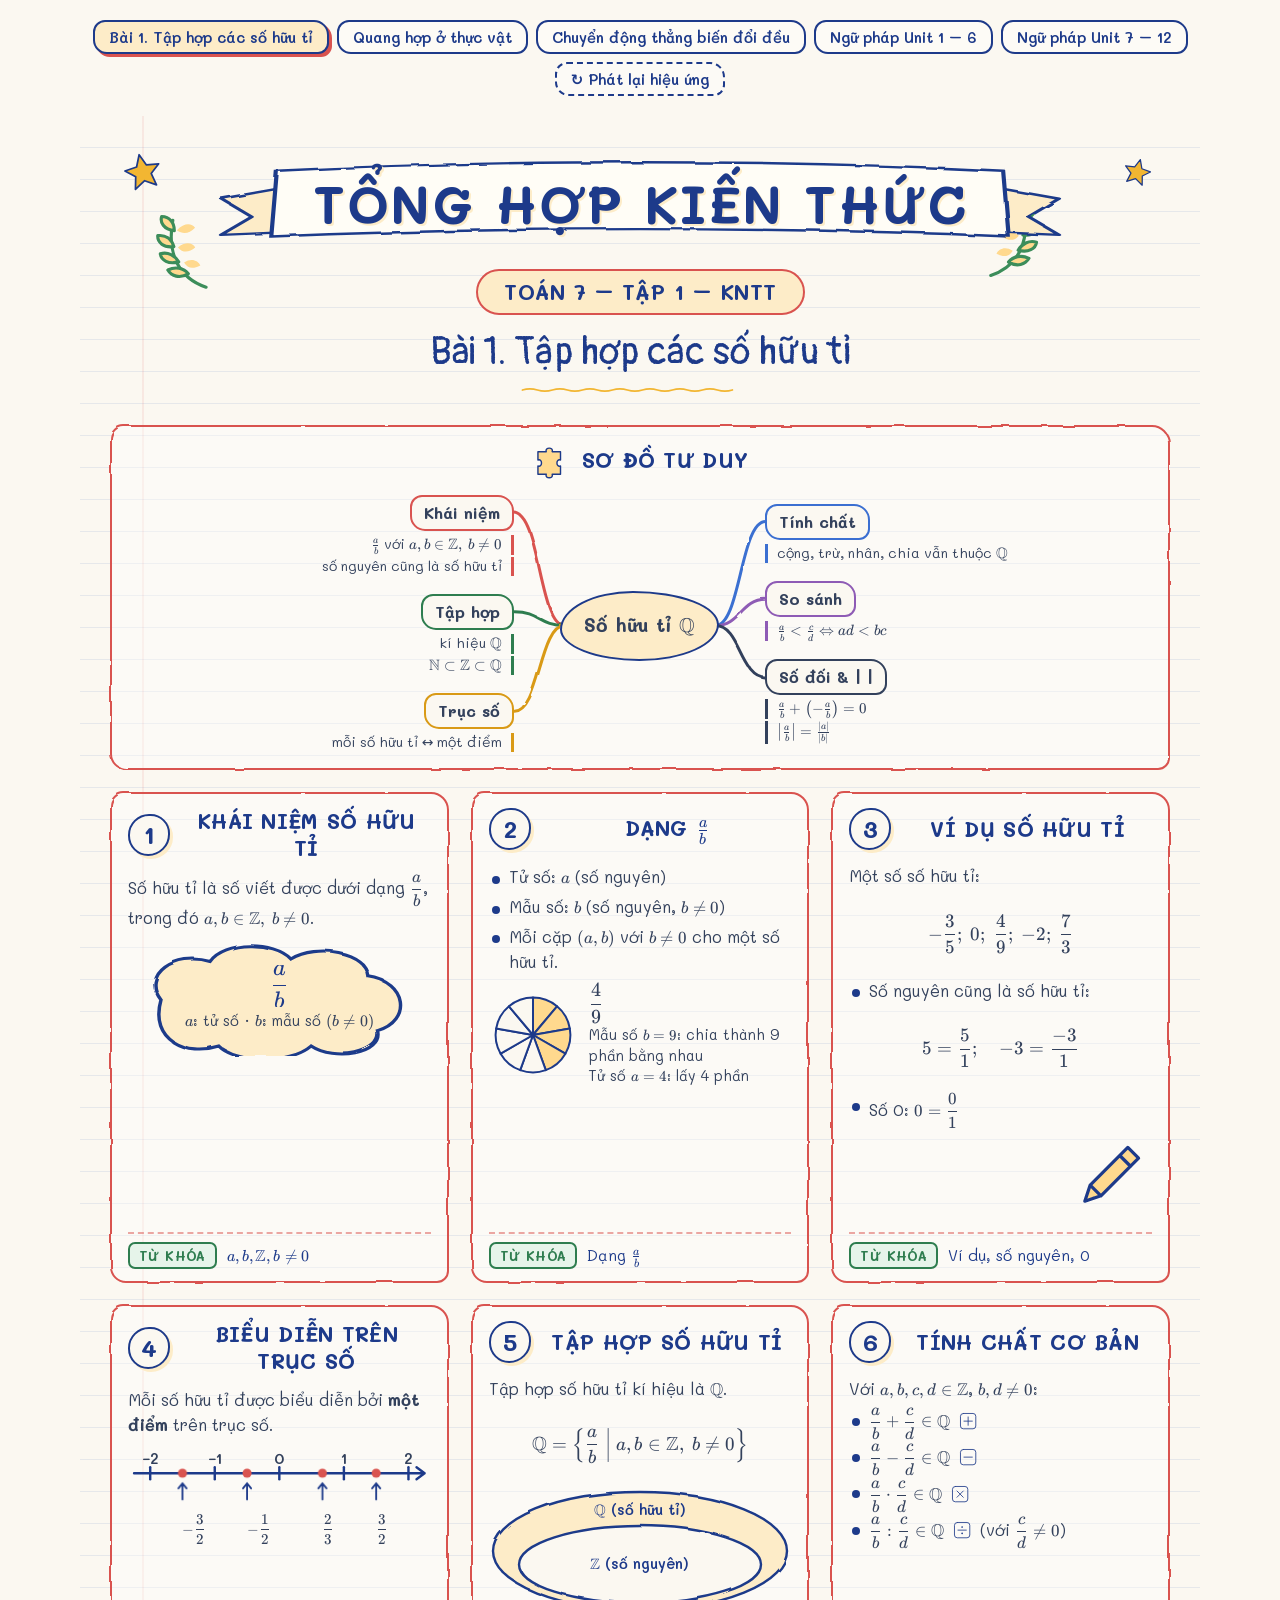
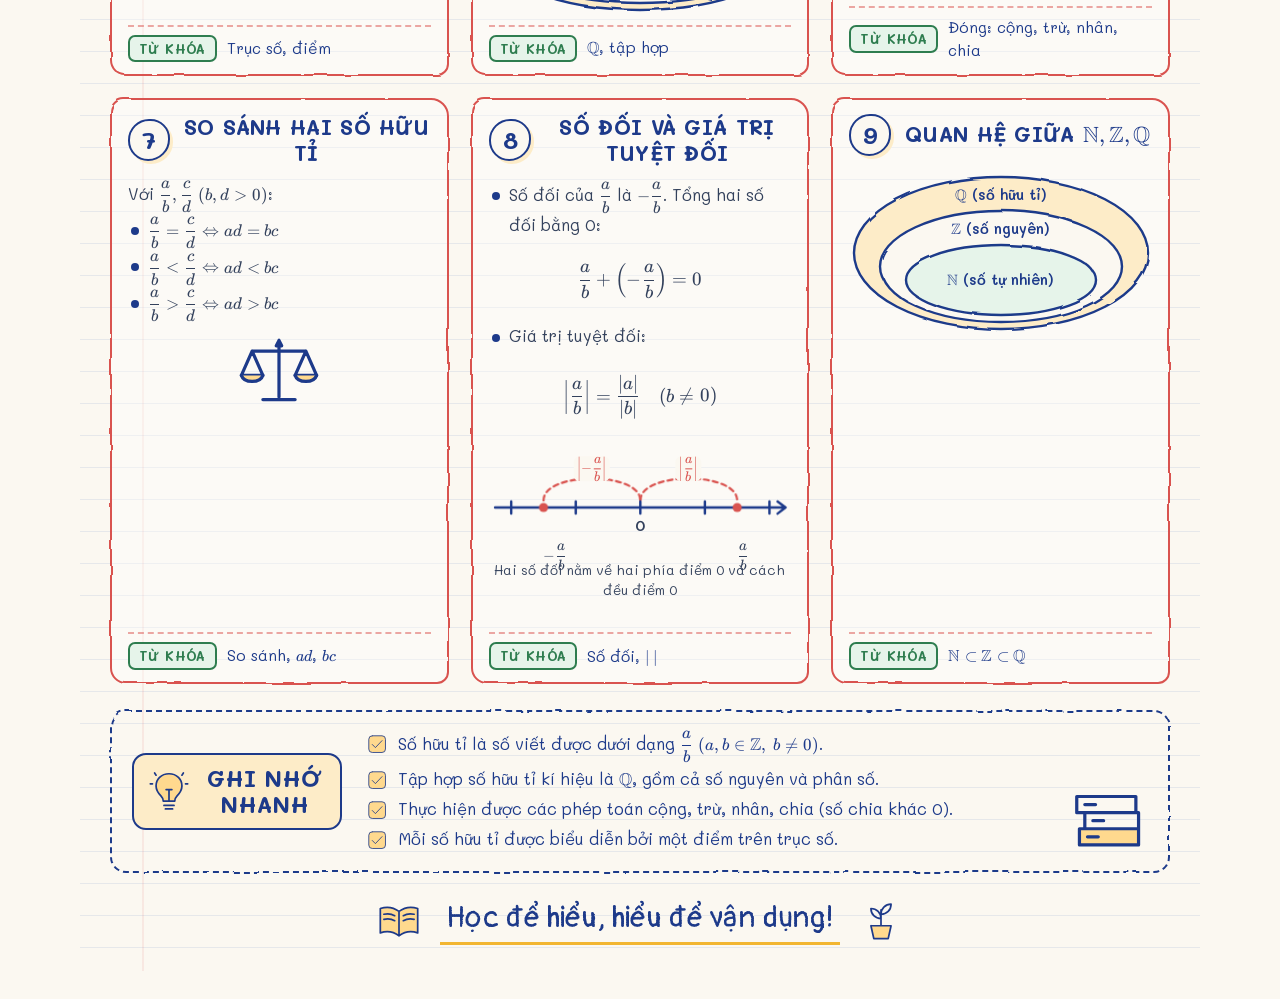
==== commit e128c10f: "Add visual audit step and fraction/flow/motion/jars/reorder visuals - SKILL.md: mandatory "Bước 2b —" ====
--- a/docs/index.html
+++ b/docs/index.html
@@ -221,7 +221,7 @@
 /* ---------- Hero ---------- */
 .hero{position:relative;text-align:center;padding:6px 0 18px}
 .banner{position:relative;display:inline-block;padding:20px 92px 24px;margin-top:4px}
-.banner svg{position:absolute;inset:0;width:100%;height:100%;overflow:visible;filter:url(#rough)}
+.banner>svg{position:absolute;inset:0;width:100%;height:100%;overflow:visible;filter:url(#rough)}
 .banner .ribbon{fill:var(--title-fill);stroke:var(--ink);stroke-width:3}
 .banner .ribbon-tail{fill:var(--accent-soft);stroke:var(--ink);stroke-width:3;stroke-linejoin:round}
 .banner h1{position:relative;font-weight:700;font-size:52px;letter-spacing:1.5px;line-height:1.05;color:var(--ink);
@@ -284,17 +284,20 @@
 .v-formula .tex{position:relative;font-size:1.35em;color:var(--ink);white-space:nowrap}
 .v-formula .note{position:relative;font-size:.9em;margin-top:2px}
 
-.v-numberline{position:relative;margin:10px 0 44px;height:60px}
-.v-numberline svg{width:100%;height:60px;overflow:visible}
+.v-numberline{margin:10px auto 6px;padding-bottom:14px;max-width:380px}
+.v-numberline .nl-box{position:relative;width:100%}
+.v-numberline .nl-box>svg{position:absolute;inset:0;width:100%;height:100%;overflow:visible}
 .v-numberline .axis{fill:none;stroke:var(--ink);stroke-width:2.4;stroke-linecap:round;stroke-linejoin:round}
 .v-numberline .pt{fill:var(--frame)}
 .v-numberline .arrowup{fill:none;stroke:var(--ink);stroke-width:1.8;stroke-linecap:round}
-.v-numberline .tick,.v-numberline .plabel{position:absolute;transform:translateX(-50%);white-space:nowrap;font-weight:600}
-.v-numberline .tick{top:-6px;font-size:15px}
-.v-numberline .plabel{top:62px;font-size:14px}
-
+.v-numberline .nl-arc{fill:none;stroke:var(--frame);stroke-width:2.2;stroke-dasharray:5 4;stroke-linecap:round}
+.v-numberline .tick,.v-numberline .plabel,.v-numberline .arc-label{position:absolute;transform:translate(-50%,-50%);white-space:nowrap;font-weight:600}
+.v-numberline .tick{font-size:15px}
+.v-numberline .plabel{font-size:14px}
+.v-numberline .arc-label{font-size:13px;color:var(--frame);background:var(--paper);padding:0 3px;border-radius:6px}
+.v-numberline .nl-cap{text-align:center;font-size:13.5px;color:var(--ink-soft);margin-top:2px}
 .v-nested{position:relative;margin:8px auto 0;width:100%;max-width:300px}
-.v-nested svg{display:block;width:100%;overflow:visible;filter:url(#rough)}
+.v-nested>svg{display:block;width:100%;overflow:visible;filter:url(#rough)}
 .v-nested .ring{fill:var(--accent-soft);stroke:var(--ink);stroke-width:2.4}
 .v-nested .ring.r1{fill:var(--paper)}
 .v-nested .ring.r2{fill:var(--ring-inner)}
@@ -333,7 +336,7 @@
 
 .v-graph{margin:8px auto 0;max-width:320px}
 .v-graph .gbox{position:relative}
-.v-graph svg{display:block;width:100%;overflow:visible}
+.v-graph .gbox>svg{display:block;width:100%;overflow:visible}
 .v-graph .axis{fill:none;stroke:var(--ink);stroke-width:2.2;stroke-linecap:round;stroke-linejoin:round}
 .v-graph .gline{fill:none;stroke:var(--frame);stroke-width:3;stroke-linecap:round;stroke-linejoin:round;filter:url(#rough)}
 .v-graph .gline.g1{stroke:var(--chip)}
@@ -350,13 +353,13 @@
 .v-equation .term{border:2px solid var(--ink);border-radius:10px 14px 9px 13px;padding:2px 9px;background:var(--accent-soft);font-weight:600}
 .v-equation .plus{font-weight:700;color:var(--frame)}
 .v-equation .eq-arrow{display:flex;flex-direction:column;align-items:center;min-width:90px}
-.v-equation .eq-arrow svg{width:100%;min-width:90px;height:14px}
+.v-equation .eq-arrow>svg{width:100%;min-width:90px;height:14px}
 .v-equation .eq-arrow path{fill:none;stroke:var(--frame);stroke-width:2.4;stroke-linecap:round;stroke-linejoin:round}
 .v-equation .over,.v-equation .under{font-size:12.5px;white-space:nowrap}
 /* Thẻ hẹp (1 cột): phương trình xếp dọc, mũi tên chỉ xuống, điều kiện hai bên. */
 .cols-3 .card:not(.span-2):not(.span-3) .v-equation{flex-direction:column;gap:2px}
 .cols-3 .card:not(.span-2):not(.span-3) .v-equation .eq-arrow{flex-direction:row;gap:6px;min-width:0;height:44px}
-.cols-3 .card:not(.span-2):not(.span-3) .v-equation .eq-arrow svg{width:40px;min-width:40px;transform:rotate(90deg);margin:0 -12px}
+.cols-3 .card:not(.span-2):not(.span-3) .v-equation .eq-arrow>svg{width:40px;min-width:40px;transform:rotate(90deg);margin:0 -12px}
 .cols-3 .card:not(.span-2):not(.span-3) .v-equation .over{order:-1}
 
 /* ---------- Chế độ dày ---------- */
@@ -376,7 +379,7 @@
 
 /* ---------- Trục thời gian ---------- */
 .v-timeline{position:relative;margin:6px auto 4px;padding-top:20px;max-width:340px}
-.v-timeline svg{display:block;width:100%;overflow:visible}
+.v-timeline>svg{display:block;width:100%;overflow:visible}
 .v-timeline .tl-axis{fill:none;stroke:var(--ink);stroke-width:2.4;stroke-linecap:round;stroke-linejoin:round}
 .v-timeline .tl-now{stroke:var(--frame);stroke-width:2.4;stroke-dasharray:4 4;stroke-linecap:round}
 .v-timeline .tl-dot{fill:var(--frame);stroke:var(--paper);stroke-width:1.5}
@@ -386,6 +389,134 @@
 .v-timeline .tl-axis-labels{display:flex;justify-content:space-between;margin-top:2px;font-size:12.5px;color:var(--ink-soft)}
 .v-timeline .tl-axis-labels .now{color:var(--frame);font-weight:700}
 .tbl{max-width:100%}
+
+/* ---------- Thẻ không đánh số (tổng quan, sơ đồ tư duy) ---------- */
+.card.plain header{justify-content:center}
+.card.plain h3{flex:0 1 auto}
+.doodle.hd{width:38px;height:38px;flex:none}
+
+/* ---------- Tranh vị trí: mèo & hộp ---------- */
+.v-positions{display:grid;grid-template-columns:repeat(var(--cols,4),minmax(0,1fr));gap:10px 12px;margin-top:8px}
+@media (max-width:620px){.v-positions{grid-template-columns:repeat(auto-fill,minmax(96px,1fr))}}
+.pos-tile{margin:0;text-align:center}
+.pos-tile>svg{display:block;width:100%;max-width:150px;margin:0 auto;overflow:visible}
+.pos-tile figcaption{display:flex;flex-direction:column;line-height:1.25;margin-top:2px}
+.pos-tile figcaption b{color:var(--collar);font-size:16px}
+.pos-tile figcaption span{font-size:13px;color:var(--ink-soft)}
+.pos-tile figcaption em{font-style:normal;font-size:12.5px;color:var(--ink-soft);opacity:.85}
+.c-body,.c-head{fill:var(--cat);stroke:var(--ink);stroke-width:1.6;stroke-linejoin:round}
+.c-tail{fill:none;stroke:var(--ink);stroke-width:1.8;stroke-linecap:round}
+.c-legs,.c-line{fill:none;stroke:var(--ink);stroke-width:1.1;stroke-linecap:round}
+.c-eye,.c-nose{fill:var(--ink)}
+.c-collar{fill:none;stroke:var(--collar);stroke-width:2.4;stroke-linecap:round}
+.box .b-front{fill:var(--box);stroke:var(--ink);stroke-width:1.8}
+.box .b-side{fill:var(--box-side);stroke:var(--ink);stroke-width:1.8}
+.box .b-flap{fill:var(--box);stroke:var(--ink);stroke-width:1.6;stroke-linejoin:round}
+.table path{fill:none;stroke:var(--ink);stroke-width:3;stroke-linecap:round}
+.table rect{fill:var(--box-side);stroke:var(--ink);stroke-width:1.8}
+.sign path{fill:none;stroke:var(--ink);stroke-width:3;stroke-linecap:round}
+.sign rect{fill:var(--accent-soft);stroke:var(--ink);stroke-width:1.8}
+.sign .sign-txt{stroke:var(--frame);stroke-width:2.5;stroke-dasharray:6 4}
+.pos-arrow{fill:none;stroke:var(--frame);stroke-width:2;stroke-linecap:round;stroke-linejoin:round}
+
+/* ---------- Phễu in → on → at ---------- */
+.v-funnel{display:flex;flex-direction:column;align-items:center;gap:5px;margin-top:8px}
+.v-funnel .lv{width:var(--w);display:flex;flex-wrap:wrap;align-items:baseline;justify-content:center;gap:2px 8px;padding:6px 26px 7px;
+  text-align:center;background:var(--accent-soft);clip-path:polygon(0 0,100% 0,calc(100% - 16px) 100%,16px 100%);font-size:14.5px}
+.v-funnel .lv:nth-child(2){background:var(--chip-bg)}
+.v-funnel .lv:nth-child(3){background:var(--icon-fill)}
+.v-funnel .lv b{font-size:19px;color:var(--frame)}
+.v-funnel .lv em{font-style:normal;opacity:.8}
+.v-funnel .f-cap{font-size:13px;color:var(--ink-soft)}
+
+/* ---------- Cột so sánh ---------- */
+.v-bars{display:flex;align-items:flex-end;justify-content:center;flex-wrap:wrap;gap:6px 18px;margin-top:10px}
+.bar-col{display:flex;flex-direction:column;align-items:center;width:84px}
+.bar-track{position:relative;height:86px;width:44px;display:flex;align-items:flex-end}
+.bar{width:100%;height:var(--h);background:var(--icon-fill);border:2.4px solid var(--ink);border-radius:8px 11px 4px 4px;filter:url(#rough);transform-origin:bottom}
+.bar-star{position:absolute;left:50%;bottom:calc(var(--h) + 2px);transform:translateX(-50%);color:var(--accent);font-size:20px;line-height:1}
+.bar-label{margin-top:4px;font-size:13.5px;font-weight:600;text-align:center;line-height:1.2}
+.bars-cap{flex-basis:100%;text-align:center;font-size:13px;color:var(--ink-soft)}
+
+/* ---------- Sơ đồ tư duy ---------- */
+.v-mindmap{position:relative;display:grid;grid-template-columns:1fr auto 1fr;align-items:center;gap:14px 46px;margin-top:6px}
+.mm-links{position:absolute;inset:0;pointer-events:none;overflow:visible}
+.mm-links path{fill:none;stroke-width:3;stroke-linecap:round;filter:url(#rough)}
+.mm-col{display:flex;flex-direction:column;gap:14px;position:relative}
+.mm-left{align-items:flex-end;text-align:right}
+.mm-right{align-items:flex-start}
+.mm-center{position:relative;display:grid;place-items:center;min-width:150px;max-width:220px;padding:20px 22px;text-align:center;
+  font-weight:700;font-size:19px;line-height:1.25;background:var(--accent-soft);border:2.8px solid var(--ink);border-radius:46% 54% 50% 50%/55% 48% 52% 45%}
+.mm-branch{position:relative;max-width:280px}
+.mm-node{display:inline-block;padding:4px 12px;font-weight:700;font-size:16px;border:2.4px solid var(--bc,var(--ink));border-radius:12px 16px 11px 15px;background:var(--paper)}
+.mm-items{list-style:none;margin:4px 0 0;padding:0;font-size:14px;color:var(--ink-soft);line-height:1.35}
+.content .mm-items li{padding:0 0 0 9px;margin:2px 0;border-left:3px solid var(--bc,var(--ink))}
+.content .mm-items li::before{content:none}
+.content .mm-left .mm-items li{padding:0 9px 0 0;border-left:0;border-right:3px solid var(--bc,var(--ink))}
+@media (max-width:620px){
+  .v-mindmap{grid-template-columns:1fr;gap:12px}
+  .mm-center{order:-1;justify-self:center}
+  .mm-col,.mm-left{align-items:flex-start;text-align:left;padding-left:22px}
+  .content .mm-left .mm-items li{padding:0 0 0 9px;border-right:0;border-left:3px solid var(--bc,var(--ink))}
+}
+
+/* ---------- Bánh phân số ---------- */
+.v-fraction{display:flex;align-items:center;justify-content:center;gap:12px;margin-top:8px}
+.fr-legend{min-width:0}
+.v-fraction>svg{width:88px;height:88px;flex:none;overflow:visible}
+.fr-slice{fill:var(--paper);stroke:var(--ink);stroke-width:1.8;stroke-linejoin:round}
+.fr-slice.on{fill:var(--icon-fill)}
+.fr-legend{font-size:14.5px;line-height:1.4}
+.fr-legend .fr-tex{font-size:1.3em;margin-bottom:2px}
+
+/* ---------- Lấy vào → quá trình → thải ra ---------- */
+.v-flow{display:flex;align-items:center;justify-content:center;gap:6px;margin-top:10px;flex-wrap:wrap}
+.fl-side{display:flex;flex-direction:column;gap:5px;align-items:stretch}
+.fl-cap{font-size:12.5px;color:var(--ink-soft);text-align:center}
+.fl-chip{border:2px solid var(--ink);border-radius:10px 13px 9px 12px;padding:2px 9px;font-size:14px;font-weight:600;text-align:center;background:var(--chip-bg)}
+.fl-chip.out{background:var(--icon-fill)}
+.fl-arrow{width:34px;height:14px;flex:none}
+.fl-arrow path{fill:none;stroke:var(--frame);stroke-width:2.4;stroke-linecap:round;stroke-linejoin:round}
+.fl-center{display:flex;flex-direction:column;align-items:center;text-align:center;font-size:14px}
+.fl-center .doodle.big{width:64px;height:64px}
+.fl-center span{font-size:12.5px;color:var(--ink-soft)}
+
+/* ---------- Chuyển động theo mốc ---------- */
+.v-motion{display:flex;flex-direction:column;gap:6px;margin-top:8px}
+.v-motion.vertical{flex-direction:row;justify-content:center;gap:18px;align-items:flex-start}
+.mv-row{display:flex;flex-direction:column;align-items:center}
+.v-motion:not(.vertical) .mv-row>svg{width:100%;max-width:340px}
+.v-motion.vertical .mv-row>svg{width:84px}
+.mv-label{font-size:13.5px;font-weight:700;align-self:flex-start}
+.v-motion.vertical .mv-label{align-self:center}
+.mv-note,.mv-cap{font-size:12.5px;color:var(--ink-soft);text-align:center}
+.mv-ground{fill:none;stroke:var(--ink);stroke-width:2;stroke-linecap:round;stroke-dasharray:2 5}
+.mv-tick{fill:none;stroke:var(--ink-soft);stroke-width:1.6;stroke-linecap:round}
+.mv-t{font:600 10px 'Mali',sans-serif;fill:var(--ink-soft)}
+.mv-ball{fill:var(--frame);stroke:var(--ink);stroke-width:1.6}
+.car-body{fill:var(--frame);stroke:var(--ink);stroke-width:1.5;stroke-linejoin:round}
+.car-win{fill:var(--paper);stroke:var(--ink);stroke-width:1.1}
+.car-wheel{fill:var(--ink);stroke:var(--paper);stroke-width:1.2}
+
+/* ---------- Lọ số lượng ---------- */
+.v-jars{display:flex;justify-content:center;gap:4px 10px;flex-wrap:wrap;margin-top:8px}
+.jar{margin:0;width:70px;text-align:center}
+.jar>svg{width:52px;height:66px;display:block;margin:0 auto;overflow:visible}
+.jar-glass{fill:none;stroke:var(--ink);stroke-width:2}
+.jar-fill{fill:var(--icon-fill)}
+.jar-lid{fill:var(--box-side);stroke:var(--ink);stroke-width:1.6}
+.jar figcaption{display:flex;flex-direction:column;line-height:1.2}
+.jar figcaption b{font-size:13.5px;color:var(--collar)}
+.jar figcaption span{font-size:11.5px;color:var(--ink-soft)}
+
+/* ---------- Đảo trật tự từ ---------- */
+.v-reorder{display:flex;flex-direction:column;align-items:center;gap:2px;margin-top:8px}
+.ro-row{display:flex;flex-wrap:wrap;justify-content:center;gap:5px}
+.ro-chip{border:2px solid var(--ink);border-radius:9px 12px 8px 11px;padding:1px 9px;font-size:14.5px;background:var(--card-bg)}
+.ro-chip.moved{background:var(--accent-soft);border-color:var(--frame);font-weight:700}
+.ro-mid{display:flex;align-items:center;gap:6px;font-size:12.5px;color:var(--ink-soft)}
+.ro-mid>svg{width:18px;height:24px}
+.ro-mid path{fill:none;stroke:var(--frame);stroke-width:2.4;stroke-linecap:round;stroke-linejoin:round}
 
 /* Bản web: bố cục co giãn + hình động. Mọi hiệu ứng nằm dưới .anim (chỉ bật khi người xem
    không chọn "giảm chuyển động"); trạng thái nghỉ luôn là poster đầy đủ, đọc được ngay. */
@@ -492,18 +623,60 @@
 
 /* Quy trình, phương trình */
 .anim .play .v-steps .step-wrap{animation:sk-drop .45s ease-out both;animation-delay:calc(.3s + var(--i,0) * .25s)}
-.anim .v-steps .arr-head,.anim .v-equation .eq-arrow svg{animation:sk-nudge 1.4s ease-in-out infinite}
+.anim .v-steps .arr-head,.anim .v-equation .eq-arrow>svg{animation:sk-nudge 1.4s ease-in-out infinite}
 
 /* Ghi nhớ nhanh */
 .anim .recap.play li{animation:sk-row .45s ease-out both;animation-delay:calc(.2s + var(--i,0) * .15s)}
 .anim .recap.play li .ic :is(path,rect){animation:sk-draw .5s ease-out both;animation-delay:calc(.35s + var(--i,0) * .15s)}
 .anim .recap.play .recap-label .doodle{animation:sk-wiggle .8s 1s ease-in-out}
 
+/* Tranh vị trí: mèo nhảy vào chỗ */
+@keyframes sk-hop{0%{transform:translateY(-16px)}55%{transform:translateY(2px)}75%{transform:translateY(-3px)}100%{transform:none}}
+@keyframes sk-peek{from{transform:translateY(20px)}to{transform:none}}
+@keyframes sk-slide{from{transform:translateX(-18px)}to{transform:none}}
+@keyframes sk-float{0%,100%{transform:translateY(0)}50%{transform:translateY(-5px)}}
+.anim .play .pos-tile .cat-anim{animation:sk-hop .7s ease-out both;animation-delay:calc(.3s + var(--i,0) * .12s)}
+.anim .play .pos-tile[data-pos="in"] .cat-anim{animation-name:sk-peek}
+.anim .play .pos-tile[data-pos="behind"] .cat-anim{animation-name:sk-slide}
+.anim .pos-tile[data-pos="above"] .float .cat-anim{animation:sk-float 2.4s ease-in-out infinite}
+.anim .pos-tile:hover .cat-anim{animation:sk-hop .6s ease-out}
+
+/* Phễu, cột so sánh */
+.anim .play .v-funnel .lv{animation:sk-drop .5s ease-out both;animation-delay:calc(.3s + var(--i,0) * .22s)}
+@keyframes sk-rise{from{transform:scaleY(0)}to{transform:scaleY(1)}}
+.anim .play .bar{animation:sk-rise .8s ease-out both;animation-delay:calc(.3s + var(--i,0) * .25s)}
+.anim .play .bar-star{animation:sk-pop .5s ease-out both;animation-delay:1.2s}
+
+/* Sơ đồ tư duy */
+@keyframes sk-drawp{from{stroke-dashoffset:1}to{stroke-dashoffset:0}}
+.anim .play .mm-links path{stroke-dasharray:1;animation:sk-drawp .9s ease-in-out both;animation-delay:.35s}
+.anim .play .mm-center{animation:sk-pop .55s ease-out both}
+.anim .play .mm-node{animation:sk-pop .5s ease-out both;animation-delay:calc(.6s + var(--b,0) * .12s)}
+.anim .play .mm-items{animation:sk-row .45s ease-out both;animation-delay:calc(.8s + var(--b,0) * .12s)}
+
+/* Bánh phân số, sơ đồ lấy vào → thải ra */
+@keyframes sk-fill{from{fill:var(--paper)}}
+.anim .play .fr-slice.on{animation:sk-fill .35s ease-out both;animation-delay:calc(.4s + var(--i,0) * .18s)}
+@keyframes sk-from-l{from{transform:translateX(-14px);opacity:.2}to{transform:none;opacity:1}}
+@keyframes sk-from-r{from{transform:translateX(14px);opacity:.2}to{transform:none;opacity:1}}
+.anim .play .fl-chip.in{animation:sk-from-l .5s ease-out both;animation-delay:calc(.3s + var(--i,0) * .15s)}
+.anim .play .fl-chip.out{animation:sk-from-r .5s ease-out both;animation-delay:calc(1s + var(--i,0) * .15s)}
+.anim .fl-arrow{animation:sk-nudge 1.4s ease-in-out infinite}
+.anim .play .fl-center .doodle{animation:sk-pop .55s .7s ease-out both}
+
+/* Chuyển động theo mốc, lọ, đảo trật tự, cung trục số */
+.anim .play .mv-obj{animation:sk-pop .35s ease-out both;animation-delay:calc(.3s + var(--k,0) * .2s + var(--i,0) * .28s);transform-box:fill-box;transform-origin:center}
+.anim .play .jar-fill{animation:sk-rise .9s ease-out both;animation-delay:calc(.3s + var(--i,0) * .15s);transform-box:fill-box;transform-origin:bottom}
+.anim .play .ro-chip.moved{animation:sk-hop .7s ease-out both;animation-delay:.8s}
+.anim .play .ro-to .ro-chip:not(.moved){animation:sk-row .45s ease-out both;animation-delay:calc(.5s + var(--i,0) * .08s)}
+.anim .play .nl-arc{animation:sk-fade-in .6s ease-out both;animation-delay:calc(.6s + var(--i,0) * .25s)}
+@keyframes sk-fade-in{from{opacity:0}to{opacity:1}}
+
 @media (prefers-reduced-motion:reduce){.anim *{animation:none!important;transition:none!important}}
 
-:root{--card-bg:rgba(255,255,255,.35);--ring-inner:#e6f4ea;--leaf:#3c8d5a;--icon-fill:#ffd98e;--paper:#fbf8f1;--line:rgba(120,150,200,.16);--ink:#1d3a8a;--ink-soft:#33415c;--frame:#d9534f;--accent:#f2b632;--accent-soft:#fdecc8;--chip:#2e7d4f;--chip-bg:#e6f4ea;--mark:rgba(253,224,71,.55);--title-fill:#fffdf6;color-scheme:light}
-@media (prefers-color-scheme:dark){:root:not([data-theme="light"]){--card-bg:rgba(0,0,0,.08);--ring-inner:rgba(168,213,186,.22);--leaf:#a8d5ba;--icon-fill:rgba(246,210,122,.35);--paper:#2f4a3c;--line:rgba(255,255,255,.05);--ink:#f5f2e8;--ink-soft:#dfe7dc;--frame:#f6d27a;--accent:#f6d27a;--accent-soft:rgba(246,210,122,.18);--chip:#2f4a3c;--chip-bg:#a8d5ba;--mark:rgba(246,210,122,.35);--title-fill:#3a5a49;color-scheme:dark}}
-:root[data-theme="dark"]{--card-bg:rgba(0,0,0,.08);--ring-inner:rgba(168,213,186,.22);--leaf:#a8d5ba;--icon-fill:rgba(246,210,122,.35);--paper:#2f4a3c;--line:rgba(255,255,255,.05);--ink:#f5f2e8;--ink-soft:#dfe7dc;--frame:#f6d27a;--accent:#f6d27a;--accent-soft:rgba(246,210,122,.18);--chip:#2f4a3c;--chip-bg:#a8d5ba;--mark:rgba(246,210,122,.35);--title-fill:#3a5a49;color-scheme:dark}
+:root{--mm1:#d9534f;--mm2:#2e7d4f;--mm3:#d99a16;--mm4:#3b6fd1;--mm5:#8e5bb5;--mm6:#33415c;--box:#f4b98a;--box-side:#a8683a;--cat:#d9d6e0;--collar:#3b6fd1;--card-bg:rgba(255,255,255,.35);--ring-inner:#e6f4ea;--leaf:#3c8d5a;--icon-fill:#ffd98e;--paper:#fbf8f1;--line:rgba(120,150,200,.16);--ink:#1d3a8a;--ink-soft:#33415c;--frame:#d9534f;--accent:#f2b632;--accent-soft:#fdecc8;--chip:#2e7d4f;--chip-bg:#e6f4ea;--mark:rgba(253,224,71,.55);--title-fill:#fffdf6;color-scheme:light}
+@media (prefers-color-scheme:dark){:root:not([data-theme="light"]){--mm1:#f6d27a;--mm2:#a8d5ba;--mm3:#f4a6a6;--mm4:#9cc7f0;--mm5:#d7b8f3;--mm6:#dfe7dc;--box:#d9a273;--box-side:#8a5a35;--cat:#cfd3d8;--collar:#f6d27a;--card-bg:rgba(0,0,0,.08);--ring-inner:rgba(168,213,186,.22);--leaf:#a8d5ba;--icon-fill:rgba(246,210,122,.35);--paper:#2f4a3c;--line:rgba(255,255,255,.05);--ink:#f5f2e8;--ink-soft:#dfe7dc;--frame:#f6d27a;--accent:#f6d27a;--accent-soft:rgba(246,210,122,.18);--chip:#2f4a3c;--chip-bg:#a8d5ba;--mark:rgba(246,210,122,.35);--title-fill:#3a5a49;color-scheme:dark}}
+:root[data-theme="dark"]{--mm1:#f6d27a;--mm2:#a8d5ba;--mm3:#f4a6a6;--mm4:#9cc7f0;--mm5:#d7b8f3;--mm6:#dfe7dc;--box:#d9a273;--box-side:#8a5a35;--cat:#cfd3d8;--collar:#f6d27a;--card-bg:rgba(0,0,0,.08);--ring-inner:rgba(168,213,186,.22);--leaf:#a8d5ba;--icon-fill:rgba(246,210,122,.35);--paper:#2f4a3c;--line:rgba(255,255,255,.05);--ink:#f5f2e8;--ink-soft:#dfe7dc;--frame:#f6d27a;--accent:#f6d27a;--accent-soft:rgba(246,210,122,.18);--chip:#2f4a3c;--chip-bg:#a8d5ba;--mark:rgba(246,210,122,.35);--title-fill:#3a5a49;color-scheme:dark}
 </style>
 </head>
 <body>
@@ -526,7 +699,38 @@
     <svg class="wave" viewBox="0 0 400 16"><path d="M4 8c25-8 25 8 50 0s25 8 50 0 25 8 50 0 25 8 50 0 25 8 50 0 25 8 50 0 25 8 50 0"/></svg>
   </div>
   <div class="grid">
-    <section class="card" style="--n:0">
+    <section class="card span-3 plain" style="--n:0">
+      <header><svg class="doodle hd" viewBox="0 0 64 64" aria-hidden="true"><path style="fill:var(--icon-fill)" d="M10 18h14c-3-8 13-8 10 0h14v14c-8-3-8 13 0 10v14H34c3 8-13 8-10 0H10V42c8 3 8-13 0-10z"/><path fill="none" stroke="currentColor" stroke-width="2.4" stroke-linecap="round" stroke-linejoin="round" d="M10 18h14c-3-8 13-8 10 0h14v14c-8-3-8 13 0 10v14H34c3 8-13 8-10 0H10V42c8 3 8-13 0-10z"/></svg><h3>Sơ đồ tư duy</h3></header>
+      <div class="content"><div class="v-mindmap"><svg class="mm-links" aria-hidden="true"></svg>
+    <div class="mm-col mm-left"><div class="mm-branch" style="--b:0">
+      <div class="mm-node">Khái niệm</div>
+      <ul class="mm-items"><li><span class="katex"><span class="katex-mathml"><math xmlns="http://www.w3.org/1998/Math/MathML"><semantics><mrow><mfrac><mi>a</mi><mi>b</mi></mfrac></mrow><annotation encoding="application/x-tex">\frac{a}{b}</annotation></semantics></math></span><span class="katex-html" aria-hidden="true"><span class="base"><span class="strut" style="height:1.0404em;vertical-align:-0.345em;"></span><span class="mord"><span class="mopen nulldelimiter"></span><span class="mfrac"><span class="vlist-t vlist-t2"><span class="vlist-r"><span class="vlist" style="height:0.6954em;"><span style="top:-2.655em;"><span class="pstrut" style="height:3em;"></span><span class="sizing reset-size6 size3 mtight"><span class="mord mtight"><span class="mord mathnormal mtight">b</span></span></span></span><span style="top:-3.23em;"><span class="pstrut" style="height:3em;"></span><span class="frac-line" style="border-bottom-width:0.04em;"></span></span><span style="top:-3.394em;"><span class="pstrut" style="height:3em;"></span><span class="sizing reset-size6 size3 mtight"><span class="mord mtight"><span class="mord mathnormal mtight">a</span></span></span></span></span><span class="vlist-s">​</span></span><span class="vlist-r"><span class="vlist" style="height:0.345em;"><span></span></span></span></span></span><span class="mclose nulldelimiter"></span></span></span></span></span> với <span class="katex"><span class="katex-mathml"><math xmlns="http://www.w3.org/1998/Math/MathML"><semantics><mrow><mi>a</mi><mo separator="true">,</mo><mi>b</mi><mo>∈</mo><mi mathvariant="double-struck">Z</mi><mo separator="true">,</mo><mtext> </mtext><mi>b</mi><mo mathvariant="normal">≠</mo><mn>0</mn></mrow><annotation encoding="application/x-tex">a, b \in \mathbb{Z},\ b \neq 0</annotation></semantics></math></span><span class="katex-html" aria-hidden="true"><span class="base"><span class="strut" style="height:0.8889em;vertical-align:-0.1944em;"></span><span class="mord mathnormal">a</span><span class="mpunct">,</span><span class="mspace" style="margin-right:0.1667em;"></span><span class="mord mathnormal">b</span><span class="mspace" style="margin-right:0.2778em;"></span><span class="mrel">∈</span><span class="mspace" style="margin-right:0.2778em;"></span></span><span class="base"><span class="strut" style="height:0.8889em;vertical-align:-0.1944em;"></span><span class="mord mathbb">Z</span><span class="mpunct">,</span><span class="mspace"> </span><span class="mspace" style="margin-right:0.1667em;"></span><span class="mord mathnormal">b</span><span class="mspace" style="margin-right:0.2778em;"></span><span class="mrel"><span class="mrel"><span class="mord vbox"><span class="thinbox"><span class="rlap"><span class="strut" style="height:0.8889em;vertical-align:-0.1944em;"></span><span class="inner"><span class="mord"><span class="mrel"></span></span></span><span class="fix"></span></span></span></span></span><span class="mrel">=</span></span><span class="mspace" style="margin-right:0.2778em;"></span></span><span class="base"><span class="strut" style="height:0.6444em;"></span><span class="mord">0</span></span></span></span></li><li>số nguyên cũng là số hữu tỉ</li></ul>
+    </div><div class="mm-branch" style="--b:1">
+      <div class="mm-node">Tập hợp</div>
+      <ul class="mm-items"><li>kí hiệu <span class="katex"><span class="katex-mathml"><math xmlns="http://www.w3.org/1998/Math/MathML"><semantics><mrow><mi mathvariant="double-struck">Q</mi></mrow><annotation encoding="application/x-tex">\mathbb{Q}</annotation></semantics></math></span><span class="katex-html" aria-hidden="true"><span class="base"><span class="strut" style="height:0.8556em;vertical-align:-0.1667em;"></span><span class="mord mathbb">Q</span></span></span></span></li><li><span class="katex"><span class="katex-mathml"><math xmlns="http://www.w3.org/1998/Math/MathML"><semantics><mrow><mi mathvariant="double-struck">N</mi><mo>⊂</mo><mi mathvariant="double-struck">Z</mi><mo>⊂</mo><mi mathvariant="double-struck">Q</mi></mrow><annotation encoding="application/x-tex">\mathbb{N} \subset \mathbb{Z} \subset \mathbb{Q}</annotation></semantics></math></span><span class="katex-html" aria-hidden="true"><span class="base"><span class="strut" style="height:0.728em;vertical-align:-0.0391em;"></span><span class="mord mathbb">N</span><span class="mspace" style="margin-right:0.2778em;"></span><span class="mrel">⊂</span><span class="mspace" style="margin-right:0.2778em;"></span></span><span class="base"><span class="strut" style="height:0.728em;vertical-align:-0.0391em;"></span><span class="mord mathbb">Z</span><span class="mspace" style="margin-right:0.2778em;"></span><span class="mrel">⊂</span><span class="mspace" style="margin-right:0.2778em;"></span></span><span class="base"><span class="strut" style="height:0.8556em;vertical-align:-0.1667em;"></span><span class="mord mathbb">Q</span></span></span></span></li></ul>
+    </div><div class="mm-branch" style="--b:2">
+      <div class="mm-node">Trục số</div>
+      <ul class="mm-items"><li>mỗi số hữu tỉ ↔ một điểm</li></ul>
+    </div></div>
+    <div class="mm-center"><span>Số hữu tỉ <span class="katex"><span class="katex-mathml"><math xmlns="http://www.w3.org/1998/Math/MathML"><semantics><mrow><mi mathvariant="double-struck">Q</mi></mrow><annotation encoding="application/x-tex">\mathbb{Q}</annotation></semantics></math></span><span class="katex-html" aria-hidden="true"><span class="base"><span class="strut" style="height:0.8556em;vertical-align:-0.1667em;"></span><span class="mord mathbb">Q</span></span></span></span></span></div>
+    <div class="mm-col mm-right"><div class="mm-branch" style="--b:3">
+      <div class="mm-node">Tính chất</div>
+      <ul class="mm-items"><li>cộng, trừ, nhân, chia vẫn thuộc <span class="katex"><span class="katex-mathml"><math xmlns="http://www.w3.org/1998/Math/MathML"><semantics><mrow><mi mathvariant="double-struck">Q</mi></mrow><annotation encoding="application/x-tex">\mathbb{Q}</annotation></semantics></math></span><span class="katex-html" aria-hidden="true"><span class="base"><span class="strut" style="height:0.8556em;vertical-align:-0.1667em;"></span><span class="mord mathbb">Q</span></span></span></span></li></ul>
+    </div><div class="mm-branch" style="--b:4">
+      <div class="mm-node">So sánh</div>
+      <ul class="mm-items"><li><span class="katex"><span class="katex-mathml"><math xmlns="http://www.w3.org/1998/Math/MathML"><semantics><mrow><mfrac><mi>a</mi><mi>b</mi></mfrac><mo>&lt;</mo><mfrac><mi>c</mi><mi>d</mi></mfrac><mo>⇔</mo><mi>a</mi><mi>d</mi><mo>&lt;</mo><mi>b</mi><mi>c</mi></mrow><annotation encoding="application/x-tex">\frac{a}{b} &lt; \frac{c}{d} \Leftrightarrow ad &lt; bc</annotation></semantics></math></span><span class="katex-html" aria-hidden="true"><span class="base"><span class="strut" style="height:1.0404em;vertical-align:-0.345em;"></span><span class="mord"><span class="mopen nulldelimiter"></span><span class="mfrac"><span class="vlist-t vlist-t2"><span class="vlist-r"><span class="vlist" style="height:0.6954em;"><span style="top:-2.655em;"><span class="pstrut" style="height:3em;"></span><span class="sizing reset-size6 size3 mtight"><span class="mord mtight"><span class="mord mathnormal mtight">b</span></span></span></span><span style="top:-3.23em;"><span class="pstrut" style="height:3em;"></span><span class="frac-line" style="border-bottom-width:0.04em;"></span></span><span style="top:-3.394em;"><span class="pstrut" style="height:3em;"></span><span class="sizing reset-size6 size3 mtight"><span class="mord mtight"><span class="mord mathnormal mtight">a</span></span></span></span></span><span class="vlist-s">​</span></span><span class="vlist-r"><span class="vlist" style="height:0.345em;"><span></span></span></span></span></span><span class="mclose nulldelimiter"></span></span><span class="mspace" style="margin-right:0.2778em;"></span><span class="mrel">&lt;</span><span class="mspace" style="margin-right:0.2778em;"></span></span><span class="base"><span class="strut" style="height:1.0404em;vertical-align:-0.345em;"></span><span class="mord"><span class="mopen nulldelimiter"></span><span class="mfrac"><span class="vlist-t vlist-t2"><span class="vlist-r"><span class="vlist" style="height:0.6954em;"><span style="top:-2.655em;"><span class="pstrut" style="height:3em;"></span><span class="sizing reset-size6 size3 mtight"><span class="mord mtight"><span class="mord mathnormal mtight">d</span></span></span></span><span style="top:-3.23em;"><span class="pstrut" style="height:3em;"></span><span class="frac-line" style="border-bottom-width:0.04em;"></span></span><span style="top:-3.394em;"><span class="pstrut" style="height:3em;"></span><span class="sizing reset-size6 size3 mtight"><span class="mord mtight"><span class="mord mathnormal mtight">c</span></span></span></span></span><span class="vlist-s">​</span></span><span class="vlist-r"><span class="vlist" style="height:0.345em;"><span></span></span></span></span></span><span class="mclose nulldelimiter"></span></span><span class="mspace" style="margin-right:0.2778em;"></span><span class="mrel">⇔</span><span class="mspace" style="margin-right:0.2778em;"></span></span><span class="base"><span class="strut" style="height:0.7335em;vertical-align:-0.0391em;"></span><span class="mord mathnormal">a</span><span class="mord mathnormal">d</span><span class="mspace" style="margin-right:0.2778em;"></span><span class="mrel">&lt;</span><span class="mspace" style="margin-right:0.2778em;"></span></span><span class="base"><span class="strut" style="height:0.6944em;"></span><span class="mord mathnormal">b</span><span class="mord mathnormal">c</span></span></span></span></li></ul>
+    </div><div class="mm-branch" style="--b:5">
+      <div class="mm-node">Số đối &amp; | |</div>
+      <ul class="mm-items"><li><span class="katex"><span class="katex-mathml"><math xmlns="http://www.w3.org/1998/Math/MathML"><semantics><mrow><mfrac><mi>a</mi><mi>b</mi></mfrac><mo>+</mo><mrow><mo fence="true">(</mo><mo>−</mo><mfrac><mi>a</mi><mi>b</mi></mfrac><mo fence="true">)</mo></mrow><mo>=</mo><mn>0</mn></mrow><annotation encoding="application/x-tex">\frac{a}{b} + \left(-\frac{a}{b}\right) = 0</annotation></semantics></math></span><span class="katex-html" aria-hidden="true"><span class="base"><span class="strut" style="height:1.0404em;vertical-align:-0.345em;"></span><span class="mord"><span class="mopen nulldelimiter"></span><span class="mfrac"><span class="vlist-t vlist-t2"><span class="vlist-r"><span class="vlist" style="height:0.6954em;"><span style="top:-2.655em;"><span class="pstrut" style="height:3em;"></span><span class="sizing reset-size6 size3 mtight"><span class="mord mtight"><span class="mord mathnormal mtight">b</span></span></span></span><span style="top:-3.23em;"><span class="pstrut" style="height:3em;"></span><span class="frac-line" style="border-bottom-width:0.04em;"></span></span><span style="top:-3.394em;"><span class="pstrut" style="height:3em;"></span><span class="sizing reset-size6 size3 mtight"><span class="mord mtight"><span class="mord mathnormal mtight">a</span></span></span></span></span><span class="vlist-s">​</span></span><span class="vlist-r"><span class="vlist" style="height:0.345em;"><span></span></span></span></span></span><span class="mclose nulldelimiter"></span></span><span class="mspace" style="margin-right:0.2222em;"></span><span class="mbin">+</span><span class="mspace" style="margin-right:0.2222em;"></span></span><span class="base"><span class="strut" style="height:1.2em;vertical-align:-0.35em;"></span><span class="minner"><span class="mopen delimcenter" style="top:0em;"><span class="delimsizing size1">(</span></span><span class="mord">−</span><span class="mord"><span class="mopen nulldelimiter"></span><span class="mfrac"><span class="vlist-t vlist-t2"><span class="vlist-r"><span class="vlist" style="height:0.6954em;"><span style="top:-2.655em;"><span class="pstrut" style="height:3em;"></span><span class="sizing reset-size6 size3 mtight"><span class="mord mtight"><span class="mord mathnormal mtight">b</span></span></span></span><span style="top:-3.23em;"><span class="pstrut" style="height:3em;"></span><span class="frac-line" style="border-bottom-width:0.04em;"></span></span><span style="top:-3.394em;"><span class="pstrut" style="height:3em;"></span><span class="sizing reset-size6 size3 mtight"><span class="mord mtight"><span class="mord mathnormal mtight">a</span></span></span></span></span><span class="vlist-s">​</span></span><span class="vlist-r"><span class="vlist" style="height:0.345em;"><span></span></span></span></span></span><span class="mclose nulldelimiter"></span></span><span class="mclose delimcenter" style="top:0em;"><span class="delimsizing size1">)</span></span></span><span class="mspace" style="margin-right:0.2778em;"></span><span class="mrel">=</span><span class="mspace" style="margin-right:0.2778em;"></span></span><span class="base"><span class="strut" style="height:0.6444em;"></span><span class="mord">0</span></span></span></span></li><li><span class="katex"><span class="katex-mathml"><math xmlns="http://www.w3.org/1998/Math/MathML"><semantics><mrow><mrow><mo fence="true">∣</mo><mfrac><mi>a</mi><mi>b</mi></mfrac><mo fence="true">∣</mo></mrow><mo>=</mo><mfrac><mrow><mi mathvariant="normal">∣</mi><mi>a</mi><mi mathvariant="normal">∣</mi></mrow><mrow><mi mathvariant="normal">∣</mi><mi>b</mi><mi mathvariant="normal">∣</mi></mrow></mfrac></mrow><annotation encoding="application/x-tex">\left|\frac{a}{b}\right| = \frac{|a|}{|b|}</annotation></semantics></math></span><span class="katex-html" aria-hidden="true"><span class="base"><span class="strut" style="height:1.2em;vertical-align:-0.35em;"></span><span class="minner"><span class="mopen"><span class="delimsizing mult"><span class="vlist-t vlist-t2"><span class="vlist-r"><span class="vlist" style="height:0.85em;"><span style="top:-2.85em;"><span class="pstrut" style="height:3.2em;"></span><span style="width:0.333em;height:1.200em;"><svg xmlns="http://www.w3.org/2000/svg" width="0.333em" height="1.200em" viewBox="0 0 333 1200"><path d="M145 15 v585 v0 v585 c2.667,10,9.667,15,21,15
+c10,0,16.667,-5,20,-15 v-585 v0 v-585 c-2.667,-10,-9.667,-15,-21,-15
+c-10,0,-16.667,5,-20,15z M188 15 H145 v585 v0 v585 h43z"/></svg></span></span></span><span class="vlist-s">​</span></span><span class="vlist-r"><span class="vlist" style="height:0.35em;"><span></span></span></span></span></span></span><span class="mord"><span class="mopen nulldelimiter"></span><span class="mfrac"><span class="vlist-t vlist-t2"><span class="vlist-r"><span class="vlist" style="height:0.6954em;"><span style="top:-2.655em;"><span class="pstrut" style="height:3em;"></span><span class="sizing reset-size6 size3 mtight"><span class="mord mtight"><span class="mord mathnormal mtight">b</span></span></span></span><span style="top:-3.23em;"><span class="pstrut" style="height:3em;"></span><span class="frac-line" style="border-bottom-width:0.04em;"></span></span><span style="top:-3.394em;"><span class="pstrut" style="height:3em;"></span><span class="sizing reset-size6 size3 mtight"><span class="mord mtight"><span class="mord mathnormal mtight">a</span></span></span></span></span><span class="vlist-s">​</span></span><span class="vlist-r"><span class="vlist" style="height:0.345em;"><span></span></span></span></span></span><span class="mclose nulldelimiter"></span></span><span class="mclose"><span class="delimsizing mult"><span class="vlist-t vlist-t2"><span class="vlist-r"><span class="vlist" style="height:0.85em;"><span style="top:-2.85em;"><span class="pstrut" style="height:3.2em;"></span><span style="width:0.333em;height:1.200em;"><svg xmlns="http://www.w3.org/2000/svg" width="0.333em" height="1.200em" viewBox="0 0 333 1200"><path d="M145 15 v585 v0 v585 c2.667,10,9.667,15,21,15
+c10,0,16.667,-5,20,-15 v-585 v0 v-585 c-2.667,-10,-9.667,-15,-21,-15
+c-10,0,-16.667,5,-20,15z M188 15 H145 v585 v0 v585 h43z"/></svg></span></span></span><span class="vlist-s">​</span></span><span class="vlist-r"><span class="vlist" style="height:0.35em;"><span></span></span></span></span></span></span></span><span class="mspace" style="margin-right:0.2778em;"></span><span class="mrel">=</span><span class="mspace" style="margin-right:0.2778em;"></span></span><span class="base"><span class="strut" style="height:1.53em;vertical-align:-0.52em;"></span><span class="mord"><span class="mopen nulldelimiter"></span><span class="mfrac"><span class="vlist-t vlist-t2"><span class="vlist-r"><span class="vlist" style="height:1.01em;"><span style="top:-2.655em;"><span class="pstrut" style="height:3em;"></span><span class="sizing reset-size6 size3 mtight"><span class="mord mtight"><span class="mord mtight">∣</span><span class="mord mathnormal mtight">b</span><span class="mord mtight">∣</span></span></span></span><span style="top:-3.23em;"><span class="pstrut" style="height:3em;"></span><span class="frac-line" style="border-bottom-width:0.04em;"></span></span><span style="top:-3.485em;"><span class="pstrut" style="height:3em;"></span><span class="sizing reset-size6 size3 mtight"><span class="mord mtight"><span class="mord mtight">∣</span><span class="mord mathnormal mtight">a</span><span class="mord mtight">∣</span></span></span></span></span><span class="vlist-s">​</span></span><span class="vlist-r"><span class="vlist" style="height:0.52em;"><span></span></span></span></span></span><span class="mclose nulldelimiter"></span></span></span></span></span></li></ul>
+    </div></div>
+  </div></div>
+      
+    </section>
+    <section class="card" style="--n:1">
       <header><span class="num">1</span><h3>Khái niệm số hữu tỉ</h3></header>
       <div class="content"><p>Số hữu tỉ là số viết được dưới dạng <span class="katex"><span class="katex-mathml"><math xmlns="http://www.w3.org/1998/Math/MathML"><semantics><mrow><mstyle displaystyle="true" scriptlevel="0"><mfrac><mi>a</mi><mi>b</mi></mfrac></mstyle></mrow><annotation encoding="application/x-tex">\dfrac{a}{b}</annotation></semantics></math></span><span class="katex-html" aria-hidden="true"><span class="base"><span class="strut" style="height:1.7936em;vertical-align:-0.686em;"></span><span class="mord"><span class="mopen nulldelimiter"></span><span class="mfrac"><span class="vlist-t vlist-t2"><span class="vlist-r"><span class="vlist" style="height:1.1076em;"><span style="top:-2.314em;"><span class="pstrut" style="height:3em;"></span><span class="mord"><span class="mord mathnormal">b</span></span></span><span style="top:-3.23em;"><span class="pstrut" style="height:3em;"></span><span class="frac-line" style="border-bottom-width:0.04em;"></span></span><span style="top:-3.677em;"><span class="pstrut" style="height:3em;"></span><span class="mord"><span class="mord mathnormal">a</span></span></span></span><span class="vlist-s">​</span></span><span class="vlist-r"><span class="vlist" style="height:0.686em;"><span></span></span></span></span></span><span class="mclose nulldelimiter"></span></span></span></span></span>, trong đó <span class="katex"><span class="katex-mathml"><math xmlns="http://www.w3.org/1998/Math/MathML"><semantics><mrow><mi>a</mi><mo separator="true">,</mo><mi>b</mi><mo>∈</mo><mi mathvariant="double-struck">Z</mi><mo separator="true">,</mo><mtext> </mtext><mi>b</mi><mo mathvariant="normal">≠</mo><mn>0</mn></mrow><annotation encoding="application/x-tex">a, b \in \mathbb{Z},\ b \neq 0</annotation></semantics></math></span><span class="katex-html" aria-hidden="true"><span class="base"><span class="strut" style="height:0.8889em;vertical-align:-0.1944em;"></span><span class="mord mathnormal">a</span><span class="mpunct">,</span><span class="mspace" style="margin-right:0.1667em;"></span><span class="mord mathnormal">b</span><span class="mspace" style="margin-right:0.2778em;"></span><span class="mrel">∈</span><span class="mspace" style="margin-right:0.2778em;"></span></span><span class="base"><span class="strut" style="height:0.8889em;vertical-align:-0.1944em;"></span><span class="mord mathbb">Z</span><span class="mpunct">,</span><span class="mspace"> </span><span class="mspace" style="margin-right:0.1667em;"></span><span class="mord mathnormal">b</span><span class="mspace" style="margin-right:0.2778em;"></span><span class="mrel"><span class="mrel"><span class="mord vbox"><span class="thinbox"><span class="rlap"><span class="strut" style="height:0.8889em;vertical-align:-0.1944em;"></span><span class="inner"><span class="mord"><span class="mrel"></span></span></span><span class="fix"></span></span></span></span></span><span class="mrel">=</span></span><span class="mspace" style="margin-right:0.2778em;"></span></span><span class="base"><span class="strut" style="height:0.6444em;"></span><span class="mord">0</span></span></span></span>.</p><div class="v-formula">
         <svg class="blob" viewBox="0 0 200 90" preserveAspectRatio="none"><path d="M18 46c-14-20 10-38 34-30 10-16 44-16 56-2 18-12 52-6 54 14 26 4 30 34 6 42 4 18-30 24-46 12-14 14-52 14-64 0-22 8-48-4-40-36z"/></svg>
@@ -535,54 +739,69 @@
       </div></div>
       <footer><span class="kw">TỪ KHÓA</span><span><span class="katex"><span class="katex-mathml"><math xmlns="http://www.w3.org/1998/Math/MathML"><semantics><mrow><mi>a</mi><mo separator="true">,</mo><mi>b</mi><mo separator="true">,</mo><mi mathvariant="double-struck">Z</mi><mo separator="true">,</mo><mi>b</mi><mo mathvariant="normal">≠</mo><mn>0</mn></mrow><annotation encoding="application/x-tex">a, b, \mathbb{Z}, b \neq 0</annotation></semantics></math></span><span class="katex-html" aria-hidden="true"><span class="base"><span class="strut" style="height:0.8889em;vertical-align:-0.1944em;"></span><span class="mord mathnormal">a</span><span class="mpunct">,</span><span class="mspace" style="margin-right:0.1667em;"></span><span class="mord mathnormal">b</span><span class="mpunct">,</span><span class="mspace" style="margin-right:0.1667em;"></span><span class="mord mathbb">Z</span><span class="mpunct">,</span><span class="mspace" style="margin-right:0.1667em;"></span><span class="mord mathnormal">b</span><span class="mspace" style="margin-right:0.2778em;"></span><span class="mrel"><span class="mrel"><span class="mord vbox"><span class="thinbox"><span class="rlap"><span class="strut" style="height:0.8889em;vertical-align:-0.1944em;"></span><span class="inner"><span class="mord"><span class="mrel"></span></span></span><span class="fix"></span></span></span></span></span><span class="mrel">=</span></span><span class="mspace" style="margin-right:0.2778em;"></span></span><span class="base"><span class="strut" style="height:0.6444em;"></span><span class="mord">0</span></span></span></span></span></footer>
     </section>
-    <section class="card" style="--n:1">
+    <section class="card" style="--n:2">
       <header><span class="num">2</span><h3>Dạng <span class="katex"><span class="katex-mathml"><math xmlns="http://www.w3.org/1998/Math/MathML"><semantics><mrow><mfrac><mi>a</mi><mi>b</mi></mfrac></mrow><annotation encoding="application/x-tex">\frac{a}{b}</annotation></semantics></math></span><span class="katex-html" aria-hidden="true"><span class="base"><span class="strut" style="height:1.0404em;vertical-align:-0.345em;"></span><span class="mord"><span class="mopen nulldelimiter"></span><span class="mfrac"><span class="vlist-t vlist-t2"><span class="vlist-r"><span class="vlist" style="height:0.6954em;"><span style="top:-2.655em;"><span class="pstrut" style="height:3em;"></span><span class="sizing reset-size6 size3 mtight"><span class="mord mtight"><span class="mord mathnormal mtight">b</span></span></span></span><span style="top:-3.23em;"><span class="pstrut" style="height:3em;"></span><span class="frac-line" style="border-bottom-width:0.04em;"></span></span><span style="top:-3.394em;"><span class="pstrut" style="height:3em;"></span><span class="sizing reset-size6 size3 mtight"><span class="mord mtight"><span class="mord mathnormal mtight">a</span></span></span></span></span><span class="vlist-s">​</span></span><span class="vlist-r"><span class="vlist" style="height:0.345em;"><span></span></span></span></span></span><span class="mclose nulldelimiter"></span></span></span></span></span></h3></header>
-      <div class="content"><ul><li>Tử số: <span class="katex"><span class="katex-mathml"><math xmlns="http://www.w3.org/1998/Math/MathML"><semantics><mrow><mi>a</mi></mrow><annotation encoding="application/x-tex">a</annotation></semantics></math></span><span class="katex-html" aria-hidden="true"><span class="base"><span class="strut" style="height:0.4306em;"></span><span class="mord mathnormal">a</span></span></span></span> (số nguyên)</li><li>Mẫu số: <span class="katex"><span class="katex-mathml"><math xmlns="http://www.w3.org/1998/Math/MathML"><semantics><mrow><mi>b</mi></mrow><annotation encoding="application/x-tex">b</annotation></semantics></math></span><span class="katex-html" aria-hidden="true"><span class="base"><span class="strut" style="height:0.6944em;"></span><span class="mord mathnormal">b</span></span></span></span> (số nguyên, <span class="katex"><span class="katex-mathml"><math xmlns="http://www.w3.org/1998/Math/MathML"><semantics><mrow><mi>b</mi><mo mathvariant="normal">≠</mo><mn>0</mn></mrow><annotation encoding="application/x-tex">b \neq 0</annotation></semantics></math></span><span class="katex-html" aria-hidden="true"><span class="base"><span class="strut" style="height:0.8889em;vertical-align:-0.1944em;"></span><span class="mord mathnormal">b</span><span class="mspace" style="margin-right:0.2778em;"></span><span class="mrel"><span class="mrel"><span class="mord vbox"><span class="thinbox"><span class="rlap"><span class="strut" style="height:0.8889em;vertical-align:-0.1944em;"></span><span class="inner"><span class="mord"><span class="mrel"></span></span></span><span class="fix"></span></span></span></span></span><span class="mrel">=</span></span><span class="mspace" style="margin-right:0.2778em;"></span></span><span class="base"><span class="strut" style="height:0.6444em;"></span><span class="mord">0</span></span></span></span>)</li><li>Mỗi cặp <span class="katex"><span class="katex-mathml"><math xmlns="http://www.w3.org/1998/Math/MathML"><semantics><mrow><mo stretchy="false">(</mo><mi>a</mi><mo separator="true">,</mo><mi>b</mi><mo stretchy="false">)</mo></mrow><annotation encoding="application/x-tex">(a, b)</annotation></semantics></math></span><span class="katex-html" aria-hidden="true"><span class="base"><span class="strut" style="height:1em;vertical-align:-0.25em;"></span><span class="mopen">(</span><span class="mord mathnormal">a</span><span class="mpunct">,</span><span class="mspace" style="margin-right:0.1667em;"></span><span class="mord mathnormal">b</span><span class="mclose">)</span></span></span></span> với <span class="katex"><span class="katex-mathml"><math xmlns="http://www.w3.org/1998/Math/MathML"><semantics><mrow><mi>b</mi><mo mathvariant="normal">≠</mo><mn>0</mn></mrow><annotation encoding="application/x-tex">b \neq 0</annotation></semantics></math></span><span class="katex-html" aria-hidden="true"><span class="base"><span class="strut" style="height:0.8889em;vertical-align:-0.1944em;"></span><span class="mord mathnormal">b</span><span class="mspace" style="margin-right:0.2778em;"></span><span class="mrel"><span class="mrel"><span class="mord vbox"><span class="thinbox"><span class="rlap"><span class="strut" style="height:0.8889em;vertical-align:-0.1944em;"></span><span class="inner"><span class="mord"><span class="mrel"></span></span></span><span class="fix"></span></span></span></span></span><span class="mrel">=</span></span><span class="mspace" style="margin-right:0.2778em;"></span></span><span class="base"><span class="strut" style="height:0.6444em;"></span><span class="mord">0</span></span></span></span> cho một số hữu tỉ.</li></ul><div class="v-icon center"><svg class="doodle big" viewBox="0 0 64 64" aria-hidden="true"><path style="fill:var(--icon-fill)" d="M6 16c9-3 18-2 26 4 8-6 17-7 26-4v34c-9-3-18-2-26 4-8-6-17-7-26-4z"/><path fill="none" stroke="currentColor" stroke-width="2.4" stroke-linecap="round" stroke-linejoin="round" d="M6 16c9-3 18-2 26 4 8-6 17-7 26-4v34c-9-3-18-2-26 4-8-6-17-7-26-4zM32 20v34M11 24c5-1 10-1 15 2M11 31c5-1 10-1 15 2M38 26c5-3 10-3 15-2M38 33c5-3 10-3 15-2"/></svg></div></div>
+      <div class="content"><ul><li>Tử số: <span class="katex"><span class="katex-mathml"><math xmlns="http://www.w3.org/1998/Math/MathML"><semantics><mrow><mi>a</mi></mrow><annotation encoding="application/x-tex">a</annotation></semantics></math></span><span class="katex-html" aria-hidden="true"><span class="base"><span class="strut" style="height:0.4306em;"></span><span class="mord mathnormal">a</span></span></span></span> (số nguyên)</li><li>Mẫu số: <span class="katex"><span class="katex-mathml"><math xmlns="http://www.w3.org/1998/Math/MathML"><semantics><mrow><mi>b</mi></mrow><annotation encoding="application/x-tex">b</annotation></semantics></math></span><span class="katex-html" aria-hidden="true"><span class="base"><span class="strut" style="height:0.6944em;"></span><span class="mord mathnormal">b</span></span></span></span> (số nguyên, <span class="katex"><span class="katex-mathml"><math xmlns="http://www.w3.org/1998/Math/MathML"><semantics><mrow><mi>b</mi><mo mathvariant="normal">≠</mo><mn>0</mn></mrow><annotation encoding="application/x-tex">b \neq 0</annotation></semantics></math></span><span class="katex-html" aria-hidden="true"><span class="base"><span class="strut" style="height:0.8889em;vertical-align:-0.1944em;"></span><span class="mord mathnormal">b</span><span class="mspace" style="margin-right:0.2778em;"></span><span class="mrel"><span class="mrel"><span class="mord vbox"><span class="thinbox"><span class="rlap"><span class="strut" style="height:0.8889em;vertical-align:-0.1944em;"></span><span class="inner"><span class="mord"><span class="mrel"></span></span></span><span class="fix"></span></span></span></span></span><span class="mrel">=</span></span><span class="mspace" style="margin-right:0.2778em;"></span></span><span class="base"><span class="strut" style="height:0.6444em;"></span><span class="mord">0</span></span></span></span>)</li><li>Mỗi cặp <span class="katex"><span class="katex-mathml"><math xmlns="http://www.w3.org/1998/Math/MathML"><semantics><mrow><mo stretchy="false">(</mo><mi>a</mi><mo separator="true">,</mo><mi>b</mi><mo stretchy="false">)</mo></mrow><annotation encoding="application/x-tex">(a, b)</annotation></semantics></math></span><span class="katex-html" aria-hidden="true"><span class="base"><span class="strut" style="height:1em;vertical-align:-0.25em;"></span><span class="mopen">(</span><span class="mord mathnormal">a</span><span class="mpunct">,</span><span class="mspace" style="margin-right:0.1667em;"></span><span class="mord mathnormal">b</span><span class="mclose">)</span></span></span></span> với <span class="katex"><span class="katex-mathml"><math xmlns="http://www.w3.org/1998/Math/MathML"><semantics><mrow><mi>b</mi><mo mathvariant="normal">≠</mo><mn>0</mn></mrow><annotation encoding="application/x-tex">b \neq 0</annotation></semantics></math></span><span class="katex-html" aria-hidden="true"><span class="base"><span class="strut" style="height:0.8889em;vertical-align:-0.1944em;"></span><span class="mord mathnormal">b</span><span class="mspace" style="margin-right:0.2778em;"></span><span class="mrel"><span class="mrel"><span class="mord vbox"><span class="thinbox"><span class="rlap"><span class="strut" style="height:0.8889em;vertical-align:-0.1944em;"></span><span class="inner"><span class="mord"><span class="mrel"></span></span></span><span class="fix"></span></span></span></span></span><span class="mrel">=</span></span><span class="mspace" style="margin-right:0.2778em;"></span></span><span class="base"><span class="strut" style="height:0.6444em;"></span><span class="mord">0</span></span></span></span> cho một số hữu tỉ.</li></ul><div class="v-fraction"><svg viewBox="0 0 80 80" aria-hidden="true"><path class="fr-slice on" style="--i:0" d="M40 40L40.00 6.00A34 34 0 0 1 61.85 13.95Z"/><path class="fr-slice on" style="--i:1" d="M40 40L61.85 13.95A34 34 0 0 1 73.48 34.10Z"/><path class="fr-slice on" style="--i:2" d="M40 40L73.48 34.10A34 34 0 0 1 69.44 57.00Z"/><path class="fr-slice on" style="--i:3" d="M40 40L69.44 57.00A34 34 0 0 1 51.63 71.95Z"/><path class="fr-slice" style="--i:4" d="M40 40L51.63 71.95A34 34 0 0 1 28.37 71.95Z"/><path class="fr-slice" style="--i:5" d="M40 40L28.37 71.95A34 34 0 0 1 10.56 57.00Z"/><path class="fr-slice" style="--i:6" d="M40 40L10.56 57.00A34 34 0 0 1 6.52 34.10Z"/><path class="fr-slice" style="--i:7" d="M40 40L6.52 34.10A34 34 0 0 1 18.15 13.95Z"/><path class="fr-slice" style="--i:8" d="M40 40L18.15 13.95A34 34 0 0 1 40.00 6.00Z"/></svg>
+    <div class="fr-legend"><div class="fr-tex"><span class="katex"><span class="katex-mathml"><math xmlns="http://www.w3.org/1998/Math/MathML"><semantics><mrow><mstyle displaystyle="true" scriptlevel="0"><mfrac><mn>4</mn><mn>9</mn></mfrac></mstyle></mrow><annotation encoding="application/x-tex">\dfrac{4}{9}</annotation></semantics></math></span><span class="katex-html" aria-hidden="true"><span class="base"><span class="strut" style="height:2.0074em;vertical-align:-0.686em;"></span><span class="mord"><span class="mopen nulldelimiter"></span><span class="mfrac"><span class="vlist-t vlist-t2"><span class="vlist-r"><span class="vlist" style="height:1.3214em;"><span style="top:-2.314em;"><span class="pstrut" style="height:3em;"></span><span class="mord"><span class="mord">9</span></span></span><span style="top:-3.23em;"><span class="pstrut" style="height:3em;"></span><span class="frac-line" style="border-bottom-width:0.04em;"></span></span><span style="top:-3.677em;"><span class="pstrut" style="height:3em;"></span><span class="mord"><span class="mord">4</span></span></span></span><span class="vlist-s">​</span></span><span class="vlist-r"><span class="vlist" style="height:0.686em;"><span></span></span></span></span></span><span class="mclose nulldelimiter"></span></span></span></span></span></div><div>Mẫu số <span class="katex"><span class="katex-mathml"><math xmlns="http://www.w3.org/1998/Math/MathML"><semantics><mrow><mi>b</mi><mo>=</mo><mn>9</mn></mrow><annotation encoding="application/x-tex">b = 9</annotation></semantics></math></span><span class="katex-html" aria-hidden="true"><span class="base"><span class="strut" style="height:0.6944em;"></span><span class="mord mathnormal">b</span><span class="mspace" style="margin-right:0.2778em;"></span><span class="mrel">=</span><span class="mspace" style="margin-right:0.2778em;"></span></span><span class="base"><span class="strut" style="height:0.6444em;"></span><span class="mord">9</span></span></span></span>: chia thành 9 phần bằng nhau</div><div>Tử số <span class="katex"><span class="katex-mathml"><math xmlns="http://www.w3.org/1998/Math/MathML"><semantics><mrow><mi>a</mi><mo>=</mo><mn>4</mn></mrow><annotation encoding="application/x-tex">a = 4</annotation></semantics></math></span><span class="katex-html" aria-hidden="true"><span class="base"><span class="strut" style="height:0.4306em;"></span><span class="mord mathnormal">a</span><span class="mspace" style="margin-right:0.2778em;"></span><span class="mrel">=</span><span class="mspace" style="margin-right:0.2778em;"></span></span><span class="base"><span class="strut" style="height:0.6444em;"></span><span class="mord">4</span></span></span></span>: lấy 4 phần</div></div></div></div>
       <footer><span class="kw">TỪ KHÓA</span><span>Dạng <span class="katex"><span class="katex-mathml"><math xmlns="http://www.w3.org/1998/Math/MathML"><semantics><mrow><mfrac><mi>a</mi><mi>b</mi></mfrac></mrow><annotation encoding="application/x-tex">\frac{a}{b}</annotation></semantics></math></span><span class="katex-html" aria-hidden="true"><span class="base"><span class="strut" style="height:1.0404em;vertical-align:-0.345em;"></span><span class="mord"><span class="mopen nulldelimiter"></span><span class="mfrac"><span class="vlist-t vlist-t2"><span class="vlist-r"><span class="vlist" style="height:0.6954em;"><span style="top:-2.655em;"><span class="pstrut" style="height:3em;"></span><span class="sizing reset-size6 size3 mtight"><span class="mord mtight"><span class="mord mathnormal mtight">b</span></span></span></span><span style="top:-3.23em;"><span class="pstrut" style="height:3em;"></span><span class="frac-line" style="border-bottom-width:0.04em;"></span></span><span style="top:-3.394em;"><span class="pstrut" style="height:3em;"></span><span class="sizing reset-size6 size3 mtight"><span class="mord mtight"><span class="mord mathnormal mtight">a</span></span></span></span></span><span class="vlist-s">​</span></span><span class="vlist-r"><span class="vlist" style="height:0.345em;"><span></span></span></span></span></span><span class="mclose nulldelimiter"></span></span></span></span></span></span></footer>
     </section>
-    <section class="card" style="--n:2">
+    <section class="card" style="--n:3">
       <header><span class="num">3</span><h3>Ví dụ số hữu tỉ</h3></header>
       <div class="content"><p>Một số số hữu tỉ:</p><div class="display"><span class="katex-display"><span class="katex"><span class="katex-mathml"><math xmlns="http://www.w3.org/1998/Math/MathML" display="block"><semantics><mrow><mo>−</mo><mfrac><mn>3</mn><mn>5</mn></mfrac><mo separator="true">;</mo><mtext> </mtext><mn>0</mn><mo separator="true">;</mo><mtext> </mtext><mfrac><mn>4</mn><mn>9</mn></mfrac><mo separator="true">;</mo><mtext> </mtext><mo>−</mo><mn>2</mn><mo separator="true">;</mo><mtext> </mtext><mfrac><mn>7</mn><mn>3</mn></mfrac></mrow><annotation encoding="application/x-tex">-\frac{3}{5};\ 0;\ \frac{4}{9};\ -2;\ \frac{7}{3}</annotation></semantics></math></span><span class="katex-html" aria-hidden="true"><span class="base"><span class="strut" style="height:2.0074em;vertical-align:-0.686em;"></span><span class="mord">−</span><span class="mord"><span class="mopen nulldelimiter"></span><span class="mfrac"><span class="vlist-t vlist-t2"><span class="vlist-r"><span class="vlist" style="height:1.3214em;"><span style="top:-2.314em;"><span class="pstrut" style="height:3em;"></span><span class="mord"><span class="mord">5</span></span></span><span style="top:-3.23em;"><span class="pstrut" style="height:3em;"></span><span class="frac-line" style="border-bottom-width:0.04em;"></span></span><span style="top:-3.677em;"><span class="pstrut" style="height:3em;"></span><span class="mord"><span class="mord">3</span></span></span></span><span class="vlist-s">​</span></span><span class="vlist-r"><span class="vlist" style="height:0.686em;"><span></span></span></span></span></span><span class="mclose nulldelimiter"></span></span><span class="mpunct">;</span><span class="mspace"> </span><span class="mspace" style="margin-right:0.1667em;"></span><span class="mord">0</span><span class="mpunct">;</span><span class="mspace"> </span><span class="mspace" style="margin-right:0.1667em;"></span><span class="mord"><span class="mopen nulldelimiter"></span><span class="mfrac"><span class="vlist-t vlist-t2"><span class="vlist-r"><span class="vlist" style="height:1.3214em;"><span style="top:-2.314em;"><span class="pstrut" style="height:3em;"></span><span class="mord"><span class="mord">9</span></span></span><span style="top:-3.23em;"><span class="pstrut" style="height:3em;"></span><span class="frac-line" style="border-bottom-width:0.04em;"></span></span><span style="top:-3.677em;"><span class="pstrut" style="height:3em;"></span><span class="mord"><span class="mord">4</span></span></span></span><span class="vlist-s">​</span></span><span class="vlist-r"><span class="vlist" style="height:0.686em;"><span></span></span></span></span></span><span class="mclose nulldelimiter"></span></span><span class="mpunct">;</span><span class="mspace"> </span><span class="mspace" style="margin-right:0.1667em;"></span><span class="mord">−</span><span class="mord">2</span><span class="mpunct">;</span><span class="mspace"> </span><span class="mspace" style="margin-right:0.1667em;"></span><span class="mord"><span class="mopen nulldelimiter"></span><span class="mfrac"><span class="vlist-t vlist-t2"><span class="vlist-r"><span class="vlist" style="height:1.3214em;"><span style="top:-2.314em;"><span class="pstrut" style="height:3em;"></span><span class="mord"><span class="mord">3</span></span></span><span style="top:-3.23em;"><span class="pstrut" style="height:3em;"></span><span class="frac-line" style="border-bottom-width:0.04em;"></span></span><span style="top:-3.677em;"><span class="pstrut" style="height:3em;"></span><span class="mord"><span class="mord">7</span></span></span></span><span class="vlist-s">​</span></span><span class="vlist-r"><span class="vlist" style="height:0.686em;"><span></span></span></span></span></span><span class="mclose nulldelimiter"></span></span></span></span></span></span></div><ul><li>Số nguyên cũng là số hữu tỉ:</li></ul><div class="display"><span class="katex-display"><span class="katex"><span class="katex-mathml"><math xmlns="http://www.w3.org/1998/Math/MathML" display="block"><semantics><mrow><mn>5</mn><mo>=</mo><mfrac><mn>5</mn><mn>1</mn></mfrac><mo separator="true">;</mo><mspace width="1em"/><mo>−</mo><mn>3</mn><mo>=</mo><mfrac><mrow><mo>−</mo><mn>3</mn></mrow><mn>1</mn></mfrac></mrow><annotation encoding="application/x-tex">5 = \frac{5}{1};\quad -3 = \frac{-3}{1}</annotation></semantics></math></span><span class="katex-html" aria-hidden="true"><span class="base"><span class="strut" style="height:0.6444em;"></span><span class="mord">5</span><span class="mspace" style="margin-right:0.2778em;"></span><span class="mrel">=</span><span class="mspace" style="margin-right:0.2778em;"></span></span><span class="base"><span class="strut" style="height:2.0074em;vertical-align:-0.686em;"></span><span class="mord"><span class="mopen nulldelimiter"></span><span class="mfrac"><span class="vlist-t vlist-t2"><span class="vlist-r"><span class="vlist" style="height:1.3214em;"><span style="top:-2.314em;"><span class="pstrut" style="height:3em;"></span><span class="mord"><span class="mord">1</span></span></span><span style="top:-3.23em;"><span class="pstrut" style="height:3em;"></span><span class="frac-line" style="border-bottom-width:0.04em;"></span></span><span style="top:-3.677em;"><span class="pstrut" style="height:3em;"></span><span class="mord"><span class="mord">5</span></span></span></span><span class="vlist-s">​</span></span><span class="vlist-r"><span class="vlist" style="height:0.686em;"><span></span></span></span></span></span><span class="mclose nulldelimiter"></span></span><span class="mpunct">;</span><span class="mspace" style="margin-right:1em;"></span><span class="mspace" style="margin-right:0.1667em;"></span><span class="mord">−</span><span class="mord">3</span><span class="mspace" style="margin-right:0.2778em;"></span><span class="mrel">=</span><span class="mspace" style="margin-right:0.2778em;"></span></span><span class="base"><span class="strut" style="height:2.0074em;vertical-align:-0.686em;"></span><span class="mord"><span class="mopen nulldelimiter"></span><span class="mfrac"><span class="vlist-t vlist-t2"><span class="vlist-r"><span class="vlist" style="height:1.3214em;"><span style="top:-2.314em;"><span class="pstrut" style="height:3em;"></span><span class="mord"><span class="mord">1</span></span></span><span style="top:-3.23em;"><span class="pstrut" style="height:3em;"></span><span class="frac-line" style="border-bottom-width:0.04em;"></span></span><span style="top:-3.677em;"><span class="pstrut" style="height:3em;"></span><span class="mord"><span class="mord">−</span><span class="mord">3</span></span></span></span><span class="vlist-s">​</span></span><span class="vlist-r"><span class="vlist" style="height:0.686em;"><span></span></span></span></span></span><span class="mclose nulldelimiter"></span></span></span></span></span></span></div><ul><li>Số 0: <span class="katex"><span class="katex-mathml"><math xmlns="http://www.w3.org/1998/Math/MathML"><semantics><mrow><mn>0</mn><mo>=</mo><mstyle displaystyle="true" scriptlevel="0"><mfrac><mn>0</mn><mn>1</mn></mfrac></mstyle></mrow><annotation encoding="application/x-tex">0 = \dfrac{0}{1}</annotation></semantics></math></span><span class="katex-html" aria-hidden="true"><span class="base"><span class="strut" style="height:0.6444em;"></span><span class="mord">0</span><span class="mspace" style="margin-right:0.2778em;"></span><span class="mrel">=</span><span class="mspace" style="margin-right:0.2778em;"></span></span><span class="base"><span class="strut" style="height:2.0074em;vertical-align:-0.686em;"></span><span class="mord"><span class="mopen nulldelimiter"></span><span class="mfrac"><span class="vlist-t vlist-t2"><span class="vlist-r"><span class="vlist" style="height:1.3214em;"><span style="top:-2.314em;"><span class="pstrut" style="height:3em;"></span><span class="mord"><span class="mord">1</span></span></span><span style="top:-3.23em;"><span class="pstrut" style="height:3em;"></span><span class="frac-line" style="border-bottom-width:0.04em;"></span></span><span style="top:-3.677em;"><span class="pstrut" style="height:3em;"></span><span class="mord"><span class="mord">0</span></span></span></span><span class="vlist-s">​</span></span><span class="vlist-r"><span class="vlist" style="height:0.686em;"><span></span></span></span></span></span><span class="mclose nulldelimiter"></span></span></span></span></span></li></ul><div class="v-icon right"><svg class="doodle big" viewBox="0 0 64 64" aria-hidden="true"><path style="fill:var(--icon-fill)" d="M14 50l4-12 28-28 8 8-28 28z"/><path fill="none" stroke="currentColor" stroke-width="2.4" stroke-linecap="round" stroke-linejoin="round" d="M14 50l4-12 28-28 8 8-28 28zM40 16l8 8M18 38l8 8M14 50l6-2"/></svg></div></div>
       <footer><span class="kw">TỪ KHÓA</span><span>Ví dụ, số nguyên, 0</span></footer>
     </section>
-    <section class="card" style="--n:3">
+    <section class="card" style="--n:4">
       <header><span class="num">4</span><h3>Biểu diễn trên trục số</h3></header>
-      <div class="content"><p>Mỗi số hữu tỉ được biểu diễn bởi <b>một điểm</b> trên trục số.</p><div class="v-numberline">
-        <svg viewBox="0 0 300 60"><g class="axis"><path d="M6 30L294 30M286 24L294 30L286 36"/><line x1="22" y1="24" x2="22" y2="36"/><line x1="86" y1="24" x2="86" y2="36"/><line x1="150" y1="24" x2="150" y2="36"/><line x1="214" y1="24" x2="214" y2="36"/><line x1="278" y1="24" x2="278" y2="36"/></g>
-        <g class="np" style="--i:0"><circle cx="54" cy="30" r="4.5" class="pt"/><path class="arrowup" d="M54 56V40M50 45L54 40L58 45"/></g><g class="np" style="--i:1"><circle cx="118" cy="30" r="4.5" class="pt"/><path class="arrowup" d="M118 56V40M114 45L118 40L122 45"/></g><g class="np" style="--i:2"><circle cx="192.6688" cy="30" r="4.5" class="pt"/><path class="arrowup" d="M192.6688 56V40M188.6688 45L192.6688 40L196.6688 45"/></g><g class="np" style="--i:3"><circle cx="246" cy="30" r="4.5" class="pt"/><path class="arrowup" d="M246 56V40M242 45L246 40L250 45"/></g>
+      <div class="content"><p>Mỗi số hữu tỉ được biểu diễn bởi <b>một điểm</b> trên trục số.</p><div class="v-numberline"><div class="nl-box" style="aspect-ratio:300/76">
+        <svg viewBox="0 0 300 76" aria-hidden="true"><g class="axis"><path d="M6 26L294 26M286 20L294 26L286 32"/><line x1="22" y1="20" x2="22" y2="32"/><line x1="86" y1="20" x2="86" y2="32"/><line x1="150" y1="20" x2="150" y2="32"/><line x1="214" y1="20" x2="214" y2="32"/><line x1="278" y1="20" x2="278" y2="32"/></g>
+        <g class="np" style="--i:0"><circle cx="54" cy="26" r="4.5" class="pt"/><path class="arrowup" d="M54 52V36M50 41L54 36L58 41"/></g><g class="np" style="--i:1"><circle cx="118" cy="26" r="4.5" class="pt"/><path class="arrowup" d="M118 52V36M114 41L118 36L122 41"/></g><g class="np" style="--i:2"><circle cx="192.6688" cy="26" r="4.5" class="pt"/><path class="arrowup" d="M192.6688 52V36M188.6688 41L192.6688 36L196.6688 41"/></g><g class="np" style="--i:3"><circle cx="246" cy="26" r="4.5" class="pt"/><path class="arrowup" d="M246 52V36M242 41L246 36L250 41"/></g>
         </svg>
-        <span class="tick" style="left:7.333333333333333%">−2</span><span class="tick" style="left:28.666666666666668%">−1</span><span class="tick" style="left:50%">0</span><span class="tick" style="left:71.33333333333334%">1</span><span class="tick" style="left:92.66666666666666%">2</span>
-        <span class="plabel" style="left:18%;--i:0"><span class="katex"><span class="katex-mathml"><math xmlns="http://www.w3.org/1998/Math/MathML"><semantics><mrow><mo>−</mo><mstyle displaystyle="true" scriptlevel="0"><mfrac><mn>3</mn><mn>2</mn></mfrac></mstyle></mrow><annotation encoding="application/x-tex">-\dfrac{3}{2}</annotation></semantics></math></span><span class="katex-html" aria-hidden="true"><span class="base"><span class="strut" style="height:2.0074em;vertical-align:-0.686em;"></span><span class="mord">−</span><span class="mord"><span class="mopen nulldelimiter"></span><span class="mfrac"><span class="vlist-t vlist-t2"><span class="vlist-r"><span class="vlist" style="height:1.3214em;"><span style="top:-2.314em;"><span class="pstrut" style="height:3em;"></span><span class="mord"><span class="mord">2</span></span></span><span style="top:-3.23em;"><span class="pstrut" style="height:3em;"></span><span class="frac-line" style="border-bottom-width:0.04em;"></span></span><span style="top:-3.677em;"><span class="pstrut" style="height:3em;"></span><span class="mord"><span class="mord">3</span></span></span></span><span class="vlist-s">​</span></span><span class="vlist-r"><span class="vlist" style="height:0.686em;"><span></span></span></span></span></span><span class="mclose nulldelimiter"></span></span></span></span></span></span><span class="plabel" style="left:39.33333333333333%;--i:1"><span class="katex"><span class="katex-mathml"><math xmlns="http://www.w3.org/1998/Math/MathML"><semantics><mrow><mo>−</mo><mstyle displaystyle="true" scriptlevel="0"><mfrac><mn>1</mn><mn>2</mn></mfrac></mstyle></mrow><annotation encoding="application/x-tex">-\dfrac{1}{2}</annotation></semantics></math></span><span class="katex-html" aria-hidden="true"><span class="base"><span class="strut" style="height:2.0074em;vertical-align:-0.686em;"></span><span class="mord">−</span><span class="mord"><span class="mopen nulldelimiter"></span><span class="mfrac"><span class="vlist-t vlist-t2"><span class="vlist-r"><span class="vlist" style="height:1.3214em;"><span style="top:-2.314em;"><span class="pstrut" style="height:3em;"></span><span class="mord"><span class="mord">2</span></span></span><span style="top:-3.23em;"><span class="pstrut" style="height:3em;"></span><span class="frac-line" style="border-bottom-width:0.04em;"></span></span><span style="top:-3.677em;"><span class="pstrut" style="height:3em;"></span><span class="mord"><span class="mord">1</span></span></span></span><span class="vlist-s">​</span></span><span class="vlist-r"><span class="vlist" style="height:0.686em;"><span></span></span></span></span></span><span class="mclose nulldelimiter"></span></span></span></span></span></span><span class="plabel" style="left:64.22293333333333%;--i:2"><span class="katex"><span class="katex-mathml"><math xmlns="http://www.w3.org/1998/Math/MathML"><semantics><mrow><mstyle displaystyle="true" scriptlevel="0"><mfrac><mn>2</mn><mn>3</mn></mfrac></mstyle></mrow><annotation encoding="application/x-tex">\dfrac{2}{3}</annotation></semantics></math></span><span class="katex-html" aria-hidden="true"><span class="base"><span class="strut" style="height:2.0074em;vertical-align:-0.686em;"></span><span class="mord"><span class="mopen nulldelimiter"></span><span class="mfrac"><span class="vlist-t vlist-t2"><span class="vlist-r"><span class="vlist" style="height:1.3214em;"><span style="top:-2.314em;"><span class="pstrut" style="height:3em;"></span><span class="mord"><span class="mord">3</span></span></span><span style="top:-3.23em;"><span class="pstrut" style="height:3em;"></span><span class="frac-line" style="border-bottom-width:0.04em;"></span></span><span style="top:-3.677em;"><span class="pstrut" style="height:3em;"></span><span class="mord"><span class="mord">2</span></span></span></span><span class="vlist-s">​</span></span><span class="vlist-r"><span class="vlist" style="height:0.686em;"><span></span></span></span></span></span><span class="mclose nulldelimiter"></span></span></span></span></span></span><span class="plabel" style="left:82%;--i:3"><span class="katex"><span class="katex-mathml"><math xmlns="http://www.w3.org/1998/Math/MathML"><semantics><mrow><mstyle displaystyle="true" scriptlevel="0"><mfrac><mn>3</mn><mn>2</mn></mfrac></mstyle></mrow><annotation encoding="application/x-tex">\dfrac{3}{2}</annotation></semantics></math></span><span class="katex-html" aria-hidden="true"><span class="base"><span class="strut" style="height:2.0074em;vertical-align:-0.686em;"></span><span class="mord"><span class="mopen nulldelimiter"></span><span class="mfrac"><span class="vlist-t vlist-t2"><span class="vlist-r"><span class="vlist" style="height:1.3214em;"><span style="top:-2.314em;"><span class="pstrut" style="height:3em;"></span><span class="mord"><span class="mord">2</span></span></span><span style="top:-3.23em;"><span class="pstrut" style="height:3em;"></span><span class="frac-line" style="border-bottom-width:0.04em;"></span></span><span style="top:-3.677em;"><span class="pstrut" style="height:3em;"></span><span class="mord"><span class="mord">3</span></span></span></span><span class="vlist-s">​</span></span><span class="vlist-r"><span class="vlist" style="height:0.686em;"><span></span></span></span></span></span><span class="mclose nulldelimiter"></span></span></span></span></span></span>
-      </div></div>
+        <span class="tick" style="left:7.333333333333333%;top:13.157894736842104%">−2</span><span class="tick" style="left:28.666666666666668%;top:13.157894736842104%">−1</span><span class="tick" style="left:50%;top:13.157894736842104%">0</span><span class="tick" style="left:71.33333333333334%;top:13.157894736842104%">1</span><span class="tick" style="left:92.66666666666666%;top:13.157894736842104%">2</span>
+        <span class="plabel" style="left:18%;top:86.8421052631579%;--i:0"><span class="katex"><span class="katex-mathml"><math xmlns="http://www.w3.org/1998/Math/MathML"><semantics><mrow><mo>−</mo><mstyle displaystyle="true" scriptlevel="0"><mfrac><mn>3</mn><mn>2</mn></mfrac></mstyle></mrow><annotation encoding="application/x-tex">-\dfrac{3}{2}</annotation></semantics></math></span><span class="katex-html" aria-hidden="true"><span class="base"><span class="strut" style="height:2.0074em;vertical-align:-0.686em;"></span><span class="mord">−</span><span class="mord"><span class="mopen nulldelimiter"></span><span class="mfrac"><span class="vlist-t vlist-t2"><span class="vlist-r"><span class="vlist" style="height:1.3214em;"><span style="top:-2.314em;"><span class="pstrut" style="height:3em;"></span><span class="mord"><span class="mord">2</span></span></span><span style="top:-3.23em;"><span class="pstrut" style="height:3em;"></span><span class="frac-line" style="border-bottom-width:0.04em;"></span></span><span style="top:-3.677em;"><span class="pstrut" style="height:3em;"></span><span class="mord"><span class="mord">3</span></span></span></span><span class="vlist-s">​</span></span><span class="vlist-r"><span class="vlist" style="height:0.686em;"><span></span></span></span></span></span><span class="mclose nulldelimiter"></span></span></span></span></span></span><span class="plabel" style="left:39.33333333333333%;top:86.8421052631579%;--i:1"><span class="katex"><span class="katex-mathml"><math xmlns="http://www.w3.org/1998/Math/MathML"><semantics><mrow><mo>−</mo><mstyle displaystyle="true" scriptlevel="0"><mfrac><mn>1</mn><mn>2</mn></mfrac></mstyle></mrow><annotation encoding="application/x-tex">-\dfrac{1}{2}</annotation></semantics></math></span><span class="katex-html" aria-hidden="true"><span class="base"><span class="strut" style="height:2.0074em;vertical-align:-0.686em;"></span><span class="mord">−</span><span class="mord"><span class="mopen nulldelimiter"></span><span class="mfrac"><span class="vlist-t vlist-t2"><span class="vlist-r"><span class="vlist" style="height:1.3214em;"><span style="top:-2.314em;"><span class="pstrut" style="height:3em;"></span><span class="mord"><span class="mord">2</span></span></span><span style="top:-3.23em;"><span class="pstrut" style="height:3em;"></span><span class="frac-line" style="border-bottom-width:0.04em;"></span></span><span style="top:-3.677em;"><span class="pstrut" style="height:3em;"></span><span class="mord"><span class="mord">1</span></span></span></span><span class="vlist-s">​</span></span><span class="vlist-r"><span class="vlist" style="height:0.686em;"><span></span></span></span></span></span><span class="mclose nulldelimiter"></span></span></span></span></span></span><span class="plabel" style="left:64.22293333333333%;top:86.8421052631579%;--i:2"><span class="katex"><span class="katex-mathml"><math xmlns="http://www.w3.org/1998/Math/MathML"><semantics><mrow><mstyle displaystyle="true" scriptlevel="0"><mfrac><mn>2</mn><mn>3</mn></mfrac></mstyle></mrow><annotation encoding="application/x-tex">\dfrac{2}{3}</annotation></semantics></math></span><span class="katex-html" aria-hidden="true"><span class="base"><span class="strut" style="height:2.0074em;vertical-align:-0.686em;"></span><span class="mord"><span class="mopen nulldelimiter"></span><span class="mfrac"><span class="vlist-t vlist-t2"><span class="vlist-r"><span class="vlist" style="height:1.3214em;"><span style="top:-2.314em;"><span class="pstrut" style="height:3em;"></span><span class="mord"><span class="mord">3</span></span></span><span style="top:-3.23em;"><span class="pstrut" style="height:3em;"></span><span class="frac-line" style="border-bottom-width:0.04em;"></span></span><span style="top:-3.677em;"><span class="pstrut" style="height:3em;"></span><span class="mord"><span class="mord">2</span></span></span></span><span class="vlist-s">​</span></span><span class="vlist-r"><span class="vlist" style="height:0.686em;"><span></span></span></span></span></span><span class="mclose nulldelimiter"></span></span></span></span></span></span><span class="plabel" style="left:82%;top:86.8421052631579%;--i:3"><span class="katex"><span class="katex-mathml"><math xmlns="http://www.w3.org/1998/Math/MathML"><semantics><mrow><mstyle displaystyle="true" scriptlevel="0"><mfrac><mn>3</mn><mn>2</mn></mfrac></mstyle></mrow><annotation encoding="application/x-tex">\dfrac{3}{2}</annotation></semantics></math></span><span class="katex-html" aria-hidden="true"><span class="base"><span class="strut" style="height:2.0074em;vertical-align:-0.686em;"></span><span class="mord"><span class="mopen nulldelimiter"></span><span class="mfrac"><span class="vlist-t vlist-t2"><span class="vlist-r"><span class="vlist" style="height:1.3214em;"><span style="top:-2.314em;"><span class="pstrut" style="height:3em;"></span><span class="mord"><span class="mord">2</span></span></span><span style="top:-3.23em;"><span class="pstrut" style="height:3em;"></span><span class="frac-line" style="border-bottom-width:0.04em;"></span></span><span style="top:-3.677em;"><span class="pstrut" style="height:3em;"></span><span class="mord"><span class="mord">3</span></span></span></span><span class="vlist-s">​</span></span><span class="vlist-r"><span class="vlist" style="height:0.686em;"><span></span></span></span></span></span><span class="mclose nulldelimiter"></span></span></span></span></span></span>
+      </div></div></div>
       <footer><span class="kw">TỪ KHÓA</span><span>Trục số, điểm</span></footer>
     </section>
-    <section class="card" style="--n:4">
+    <section class="card" style="--n:5">
       <header><span class="num">5</span><h3>Tập hợp số hữu tỉ</h3></header>
       <div class="content"><p>Tập hợp số hữu tỉ kí hiệu là <span class="katex"><span class="katex-mathml"><math xmlns="http://www.w3.org/1998/Math/MathML"><semantics><mrow><mi mathvariant="double-struck">Q</mi></mrow><annotation encoding="application/x-tex">\mathbb{Q}</annotation></semantics></math></span><span class="katex-html" aria-hidden="true"><span class="base"><span class="strut" style="height:0.8556em;vertical-align:-0.1667em;"></span><span class="mord mathbb">Q</span></span></span></span>.</p><div class="display"><span class="katex-display"><span class="katex"><span class="katex-mathml"><math xmlns="http://www.w3.org/1998/Math/MathML" display="block"><semantics><mrow><mi mathvariant="double-struck">Q</mi><mo>=</mo><mrow><mo fence="true">{</mo><mfrac><mi>a</mi><mi>b</mi></mfrac><mtext>  </mtext><mo fence="true" lspace="0.05em" rspace="0.05em">|</mo><mtext>  </mtext><mi>a</mi><mo separator="true">,</mo><mi>b</mi><mo>∈</mo><mi mathvariant="double-struck">Z</mi><mo separator="true">,</mo><mtext> </mtext><mi>b</mi><mo mathvariant="normal">≠</mo><mn>0</mn><mo fence="true">}</mo></mrow></mrow><annotation encoding="application/x-tex">\mathbb{Q} = \left\{ \frac{a}{b} \;\middle|\; a, b \in \mathbb{Z},\ b \neq 0 \right\}</annotation></semantics></math></span><span class="katex-html" aria-hidden="true"><span class="base"><span class="strut" style="height:0.8556em;vertical-align:-0.1667em;"></span><span class="mord mathbb">Q</span><span class="mspace" style="margin-right:0.2778em;"></span><span class="mrel">=</span><span class="mspace" style="margin-right:0.2778em;"></span></span><span class="base"><span class="strut" style="height:1.836em;vertical-align:-0.686em;"></span><span class="minner"><span class="mopen delimcenter" style="top:0em;"><span class="delimsizing size2">{</span></span><span class="mord"><span class="mopen nulldelimiter"></span><span class="mfrac"><span class="vlist-t vlist-t2"><span class="vlist-r"><span class="vlist" style="height:1.1076em;"><span style="top:-2.314em;"><span class="pstrut" style="height:3em;"></span><span class="mord"><span class="mord mathnormal">b</span></span></span><span style="top:-3.23em;"><span class="pstrut" style="height:3em;"></span><span class="frac-line" style="border-bottom-width:0.04em;"></span></span><span style="top:-3.677em;"><span class="pstrut" style="height:3em;"></span><span class="mord"><span class="mord mathnormal">a</span></span></span></span><span class="vlist-s">​</span></span><span class="vlist-r"><span class="vlist" style="height:0.686em;"><span></span></span></span></span></span><span class="mclose nulldelimiter"></span></span><span class="mspace" style="margin-right:0.2778em;"></span><span><span class="delimsizing mult"><span class="vlist-t vlist-t2"><span class="vlist-r"><span class="vlist" style="height:1.15em;"><span style="top:-3.15em;"><span class="pstrut" style="height:3.8em;"></span><span style="width:0.333em;height:1.800em;"><svg xmlns="http://www.w3.org/2000/svg" width="0.333em" height="1.800em" viewBox="0 0 333 1800"><path d="M145 15 v585 v600 v585 c2.667,10,9.667,15,21,15
 c10,0,16.667,-5,20,-15 v-585 v-600 v-585 c-2.667,-10,-9.667,-15,-21,-15
 c-10,0,-16.667,5,-20,15z M188 15 H145 v585 v600 v585 h43z"/></svg></span></span></span><span class="vlist-s">​</span></span><span class="vlist-r"><span class="vlist" style="height:0.65em;"><span></span></span></span></span></span></span><span class="mspace" style="margin-right:0.2778em;"></span><span class="mord mathnormal">a</span><span class="mpunct">,</span><span class="mspace" style="margin-right:0.1667em;"></span><span class="mord mathnormal">b</span><span class="mspace" style="margin-right:0.2778em;"></span><span class="mrel">∈</span><span class="mspace" style="margin-right:0.2778em;"></span><span class="mord mathbb">Z</span><span class="mpunct">,</span><span class="mspace"> </span><span class="mspace" style="margin-right:0.1667em;"></span><span class="mord mathnormal">b</span><span class="mspace" style="margin-right:0.2778em;"></span><span class="mrel"><span class="mrel"><span class="mord vbox"><span class="thinbox"><span class="rlap"><span class="strut" style="height:0.8889em;vertical-align:-0.1944em;"></span><span class="inner"><span class="mord"><span class="mrel"></span></span></span><span class="fix"></span></span></span></span></span><span class="mrel">=</span></span><span class="mspace" style="margin-right:0.2778em;"></span><span class="mord">0</span><span class="mclose delimcenter" style="top:0em;"><span class="delimsizing size2">}</span></span></span></span></span></span></span></div><div class="v-nested"><svg viewBox="0 0 300 124"><ellipse cx="150" cy="62" rx="147" ry="59" class="ring r0" style="--i:0"/><ellipse cx="150" cy="75.5" rx="121" ry="38.5" class="ring r1" style="--i:1"/></svg><span class="slabel" style="top:8.064516129032258%"><span class="katex"><span class="katex-mathml"><math xmlns="http://www.w3.org/1998/Math/MathML"><semantics><mrow><mi mathvariant="double-struck">Q</mi></mrow><annotation encoding="application/x-tex">\mathbb{Q}</annotation></semantics></math></span><span class="katex-html" aria-hidden="true"><span class="base"><span class="strut" style="height:0.8556em;vertical-align:-0.1667em;"></span><span class="mord mathbb">Q</span></span></span></span> (số hữu tỉ)</span><span class="slabel" style="top:52.016129032258064%"><span class="katex"><span class="katex-mathml"><math xmlns="http://www.w3.org/1998/Math/MathML"><semantics><mrow><mi mathvariant="double-struck">Z</mi></mrow><annotation encoding="application/x-tex">\mathbb{Z}</annotation></semantics></math></span><span class="katex-html" aria-hidden="true"><span class="base"><span class="strut" style="height:0.6889em;"></span><span class="mord mathbb">Z</span></span></span></span> (số nguyên)</span></div></div>
       <footer><span class="kw">TỪ KHÓA</span><span><span class="katex"><span class="katex-mathml"><math xmlns="http://www.w3.org/1998/Math/MathML"><semantics><mrow><mi mathvariant="double-struck">Q</mi></mrow><annotation encoding="application/x-tex">\mathbb{Q}</annotation></semantics></math></span><span class="katex-html" aria-hidden="true"><span class="base"><span class="strut" style="height:0.8556em;vertical-align:-0.1667em;"></span><span class="mord mathbb">Q</span></span></span></span>, tập hợp</span></footer>
     </section>
-    <section class="card" style="--n:5">
+    <section class="card" style="--n:6">
       <header><span class="num">6</span><h3>Tính chất cơ bản</h3></header>
       <div class="content"><p>Với <span class="katex"><span class="katex-mathml"><math xmlns="http://www.w3.org/1998/Math/MathML"><semantics><mrow><mi>a</mi><mo separator="true">,</mo><mi>b</mi><mo separator="true">,</mo><mi>c</mi><mo separator="true">,</mo><mi>d</mi><mo>∈</mo><mi mathvariant="double-struck">Z</mi></mrow><annotation encoding="application/x-tex">a, b, c, d \in \mathbb{Z}</annotation></semantics></math></span><span class="katex-html" aria-hidden="true"><span class="base"><span class="strut" style="height:0.8889em;vertical-align:-0.1944em;"></span><span class="mord mathnormal">a</span><span class="mpunct">,</span><span class="mspace" style="margin-right:0.1667em;"></span><span class="mord mathnormal">b</span><span class="mpunct">,</span><span class="mspace" style="margin-right:0.1667em;"></span><span class="mord mathnormal">c</span><span class="mpunct">,</span><span class="mspace" style="margin-right:0.1667em;"></span><span class="mord mathnormal">d</span><span class="mspace" style="margin-right:0.2778em;"></span><span class="mrel">∈</span><span class="mspace" style="margin-right:0.2778em;"></span></span><span class="base"><span class="strut" style="height:0.6889em;"></span><span class="mord mathbb">Z</span></span></span></span>, <span class="katex"><span class="katex-mathml"><math xmlns="http://www.w3.org/1998/Math/MathML"><semantics><mrow><mi>b</mi><mo separator="true">,</mo><mi>d</mi><mo mathvariant="normal">≠</mo><mn>0</mn></mrow><annotation encoding="application/x-tex">b, d \neq 0</annotation></semantics></math></span><span class="katex-html" aria-hidden="true"><span class="base"><span class="strut" style="height:0.8889em;vertical-align:-0.1944em;"></span><span class="mord mathnormal">b</span><span class="mpunct">,</span><span class="mspace" style="margin-right:0.1667em;"></span><span class="mord mathnormal">d</span><span class="mspace" style="margin-right:0.2778em;"></span><span class="mrel"><span class="mrel"><span class="mord vbox"><span class="thinbox"><span class="rlap"><span class="strut" style="height:0.8889em;vertical-align:-0.1944em;"></span><span class="inner"><span class="mord"><span class="mrel"></span></span></span><span class="fix"></span></span></span></span></span><span class="mrel">=</span></span><span class="mspace" style="margin-right:0.2778em;"></span></span><span class="base"><span class="strut" style="height:0.6444em;"></span><span class="mord">0</span></span></span></span>:</p><ul><li><span class="katex"><span class="katex-mathml"><math xmlns="http://www.w3.org/1998/Math/MathML"><semantics><mrow><mstyle displaystyle="true" scriptlevel="0"><mfrac><mi>a</mi><mi>b</mi></mfrac></mstyle><mo>+</mo><mstyle displaystyle="true" scriptlevel="0"><mfrac><mi>c</mi><mi>d</mi></mfrac></mstyle><mo>∈</mo><mi mathvariant="double-struck">Q</mi></mrow><annotation encoding="application/x-tex">\dfrac{a}{b} + \dfrac{c}{d} \in \mathbb{Q}</annotation></semantics></math></span><span class="katex-html" aria-hidden="true"><span class="base"><span class="strut" style="height:1.7936em;vertical-align:-0.686em;"></span><span class="mord"><span class="mopen nulldelimiter"></span><span class="mfrac"><span class="vlist-t vlist-t2"><span class="vlist-r"><span class="vlist" style="height:1.1076em;"><span style="top:-2.314em;"><span class="pstrut" style="height:3em;"></span><span class="mord"><span class="mord mathnormal">b</span></span></span><span style="top:-3.23em;"><span class="pstrut" style="height:3em;"></span><span class="frac-line" style="border-bottom-width:0.04em;"></span></span><span style="top:-3.677em;"><span class="pstrut" style="height:3em;"></span><span class="mord"><span class="mord mathnormal">a</span></span></span></span><span class="vlist-s">​</span></span><span class="vlist-r"><span class="vlist" style="height:0.686em;"><span></span></span></span></span></span><span class="mclose nulldelimiter"></span></span><span class="mspace" style="margin-right:0.2222em;"></span><span class="mbin">+</span><span class="mspace" style="margin-right:0.2222em;"></span></span><span class="base"><span class="strut" style="height:1.7936em;vertical-align:-0.686em;"></span><span class="mord"><span class="mopen nulldelimiter"></span><span class="mfrac"><span class="vlist-t vlist-t2"><span class="vlist-r"><span class="vlist" style="height:1.1076em;"><span style="top:-2.314em;"><span class="pstrut" style="height:3em;"></span><span class="mord"><span class="mord mathnormal">d</span></span></span><span style="top:-3.23em;"><span class="pstrut" style="height:3em;"></span><span class="frac-line" style="border-bottom-width:0.04em;"></span></span><span style="top:-3.677em;"><span class="pstrut" style="height:3em;"></span><span class="mord"><span class="mord mathnormal">c</span></span></span></span><span class="vlist-s">​</span></span><span class="vlist-r"><span class="vlist" style="height:0.686em;"><span></span></span></span></span></span><span class="mclose nulldelimiter"></span></span><span class="mspace" style="margin-right:0.2778em;"></span><span class="mrel">∈</span><span class="mspace" style="margin-right:0.2778em;"></span></span><span class="base"><span class="strut" style="height:0.8556em;vertical-align:-0.1667em;"></span><span class="mord mathbb">Q</span></span></span></span> <svg class="ic" viewBox="0 0 64 64" aria-hidden="true"><rect x="10" y="10" width="44" height="44" rx="8" fill="none" stroke="currentColor" stroke-width="2.4" stroke-linecap="round" stroke-linejoin="round"/><path fill="none" stroke="currentColor" stroke-width="2.4" stroke-linecap="round" stroke-linejoin="round" d="M32 20v24M20 32h24"/></svg></li><li><span class="katex"><span class="katex-mathml"><math xmlns="http://www.w3.org/1998/Math/MathML"><semantics><mrow><mstyle displaystyle="true" scriptlevel="0"><mfrac><mi>a</mi><mi>b</mi></mfrac></mstyle><mo>−</mo><mstyle displaystyle="true" scriptlevel="0"><mfrac><mi>c</mi><mi>d</mi></mfrac></mstyle><mo>∈</mo><mi mathvariant="double-struck">Q</mi></mrow><annotation encoding="application/x-tex">\dfrac{a}{b} - \dfrac{c}{d} \in \mathbb{Q}</annotation></semantics></math></span><span class="katex-html" aria-hidden="true"><span class="base"><span class="strut" style="height:1.7936em;vertical-align:-0.686em;"></span><span class="mord"><span class="mopen nulldelimiter"></span><span class="mfrac"><span class="vlist-t vlist-t2"><span class="vlist-r"><span class="vlist" style="height:1.1076em;"><span style="top:-2.314em;"><span class="pstrut" style="height:3em;"></span><span class="mord"><span class="mord mathnormal">b</span></span></span><span style="top:-3.23em;"><span class="pstrut" style="height:3em;"></span><span class="frac-line" style="border-bottom-width:0.04em;"></span></span><span style="top:-3.677em;"><span class="pstrut" style="height:3em;"></span><span class="mord"><span class="mord mathnormal">a</span></span></span></span><span class="vlist-s">​</span></span><span class="vlist-r"><span class="vlist" style="height:0.686em;"><span></span></span></span></span></span><span class="mclose nulldelimiter"></span></span><span class="mspace" style="margin-right:0.2222em;"></span><span class="mbin">−</span><span class="mspace" style="margin-right:0.2222em;"></span></span><span class="base"><span class="strut" style="height:1.7936em;vertical-align:-0.686em;"></span><span class="mord"><span class="mopen nulldelimiter"></span><span class="mfrac"><span class="vlist-t vlist-t2"><span class="vlist-r"><span class="vlist" style="height:1.1076em;"><span style="top:-2.314em;"><span class="pstrut" style="height:3em;"></span><span class="mord"><span class="mord mathnormal">d</span></span></span><span style="top:-3.23em;"><span class="pstrut" style="height:3em;"></span><span class="frac-line" style="border-bottom-width:0.04em;"></span></span><span style="top:-3.677em;"><span class="pstrut" style="height:3em;"></span><span class="mord"><span class="mord mathnormal">c</span></span></span></span><span class="vlist-s">​</span></span><span class="vlist-r"><span class="vlist" style="height:0.686em;"><span></span></span></span></span></span><span class="mclose nulldelimiter"></span></span><span class="mspace" style="margin-right:0.2778em;"></span><span class="mrel">∈</span><span class="mspace" style="margin-right:0.2778em;"></span></span><span class="base"><span class="strut" style="height:0.8556em;vertical-align:-0.1667em;"></span><span class="mord mathbb">Q</span></span></span></span> <svg class="ic" viewBox="0 0 64 64" aria-hidden="true"><rect x="10" y="10" width="44" height="44" rx="8" fill="none" stroke="currentColor" stroke-width="2.4" stroke-linecap="round" stroke-linejoin="round"/><path fill="none" stroke="currentColor" stroke-width="2.4" stroke-linecap="round" stroke-linejoin="round" d="M20 32h24"/></svg></li><li><span class="katex"><span class="katex-mathml"><math xmlns="http://www.w3.org/1998/Math/MathML"><semantics><mrow><mstyle displaystyle="true" scriptlevel="0"><mfrac><mi>a</mi><mi>b</mi></mfrac></mstyle><mo>⋅</mo><mstyle displaystyle="true" scriptlevel="0"><mfrac><mi>c</mi><mi>d</mi></mfrac></mstyle><mo>∈</mo><mi mathvariant="double-struck">Q</mi></mrow><annotation encoding="application/x-tex">\dfrac{a}{b} \cdot \dfrac{c}{d} \in \mathbb{Q}</annotation></semantics></math></span><span class="katex-html" aria-hidden="true"><span class="base"><span class="strut" style="height:1.7936em;vertical-align:-0.686em;"></span><span class="mord"><span class="mopen nulldelimiter"></span><span class="mfrac"><span class="vlist-t vlist-t2"><span class="vlist-r"><span class="vlist" style="height:1.1076em;"><span style="top:-2.314em;"><span class="pstrut" style="height:3em;"></span><span class="mord"><span class="mord mathnormal">b</span></span></span><span style="top:-3.23em;"><span class="pstrut" style="height:3em;"></span><span class="frac-line" style="border-bottom-width:0.04em;"></span></span><span style="top:-3.677em;"><span class="pstrut" style="height:3em;"></span><span class="mord"><span class="mord mathnormal">a</span></span></span></span><span class="vlist-s">​</span></span><span class="vlist-r"><span class="vlist" style="height:0.686em;"><span></span></span></span></span></span><span class="mclose nulldelimiter"></span></span><span class="mspace" style="margin-right:0.2222em;"></span><span class="mbin">⋅</span><span class="mspace" style="margin-right:0.2222em;"></span></span><span class="base"><span class="strut" style="height:1.7936em;vertical-align:-0.686em;"></span><span class="mord"><span class="mopen nulldelimiter"></span><span class="mfrac"><span class="vlist-t vlist-t2"><span class="vlist-r"><span class="vlist" style="height:1.1076em;"><span style="top:-2.314em;"><span class="pstrut" style="height:3em;"></span><span class="mord"><span class="mord mathnormal">d</span></span></span><span style="top:-3.23em;"><span class="pstrut" style="height:3em;"></span><span class="frac-line" style="border-bottom-width:0.04em;"></span></span><span style="top:-3.677em;"><span class="pstrut" style="height:3em;"></span><span class="mord"><span class="mord mathnormal">c</span></span></span></span><span class="vlist-s">​</span></span><span class="vlist-r"><span class="vlist" style="height:0.686em;"><span></span></span></span></span></span><span class="mclose nulldelimiter"></span></span><span class="mspace" style="margin-right:0.2778em;"></span><span class="mrel">∈</span><span class="mspace" style="margin-right:0.2778em;"></span></span><span class="base"><span class="strut" style="height:0.8556em;vertical-align:-0.1667em;"></span><span class="mord mathbb">Q</span></span></span></span> <svg class="ic" viewBox="0 0 64 64" aria-hidden="true"><rect x="10" y="10" width="44" height="44" rx="8" fill="none" stroke="currentColor" stroke-width="2.4" stroke-linecap="round" stroke-linejoin="round"/><path fill="none" stroke="currentColor" stroke-width="2.4" stroke-linecap="round" stroke-linejoin="round" d="M23 23l18 18M41 23L23 41"/></svg></li><li><span class="katex"><span class="katex-mathml"><math xmlns="http://www.w3.org/1998/Math/MathML"><semantics><mrow><mstyle displaystyle="true" scriptlevel="0"><mfrac><mi>a</mi><mi>b</mi></mfrac></mstyle><mo>:</mo><mstyle displaystyle="true" scriptlevel="0"><mfrac><mi>c</mi><mi>d</mi></mfrac></mstyle><mo>∈</mo><mi mathvariant="double-struck">Q</mi></mrow><annotation encoding="application/x-tex">\dfrac{a}{b} : \dfrac{c}{d} \in \mathbb{Q}</annotation></semantics></math></span><span class="katex-html" aria-hidden="true"><span class="base"><span class="strut" style="height:1.7936em;vertical-align:-0.686em;"></span><span class="mord"><span class="mopen nulldelimiter"></span><span class="mfrac"><span class="vlist-t vlist-t2"><span class="vlist-r"><span class="vlist" style="height:1.1076em;"><span style="top:-2.314em;"><span class="pstrut" style="height:3em;"></span><span class="mord"><span class="mord mathnormal">b</span></span></span><span style="top:-3.23em;"><span class="pstrut" style="height:3em;"></span><span class="frac-line" style="border-bottom-width:0.04em;"></span></span><span style="top:-3.677em;"><span class="pstrut" style="height:3em;"></span><span class="mord"><span class="mord mathnormal">a</span></span></span></span><span class="vlist-s">​</span></span><span class="vlist-r"><span class="vlist" style="height:0.686em;"><span></span></span></span></span></span><span class="mclose nulldelimiter"></span></span><span class="mspace" style="margin-right:0.2778em;"></span><span class="mrel">:</span><span class="mspace" style="margin-right:0.2778em;"></span></span><span class="base"><span class="strut" style="height:1.7936em;vertical-align:-0.686em;"></span><span class="mord"><span class="mopen nulldelimiter"></span><span class="mfrac"><span class="vlist-t vlist-t2"><span class="vlist-r"><span class="vlist" style="height:1.1076em;"><span style="top:-2.314em;"><span class="pstrut" style="height:3em;"></span><span class="mord"><span class="mord mathnormal">d</span></span></span><span style="top:-3.23em;"><span class="pstrut" style="height:3em;"></span><span class="frac-line" style="border-bottom-width:0.04em;"></span></span><span style="top:-3.677em;"><span class="pstrut" style="height:3em;"></span><span class="mord"><span class="mord mathnormal">c</span></span></span></span><span class="vlist-s">​</span></span><span class="vlist-r"><span class="vlist" style="height:0.686em;"><span></span></span></span></span></span><span class="mclose nulldelimiter"></span></span><span class="mspace" style="margin-right:0.2778em;"></span><span class="mrel">∈</span><span class="mspace" style="margin-right:0.2778em;"></span></span><span class="base"><span class="strut" style="height:0.8556em;vertical-align:-0.1667em;"></span><span class="mord mathbb">Q</span></span></span></span> <svg class="ic" viewBox="0 0 64 64" aria-hidden="true"><rect x="10" y="10" width="44" height="44" rx="8" fill="none" stroke="currentColor" stroke-width="2.4" stroke-linecap="round" stroke-linejoin="round"/><path fill="none" stroke="currentColor" stroke-width="2.4" stroke-linecap="round" stroke-linejoin="round" d="M20 32h24"/><circle cx="32" cy="23" r="2.5" fill="currentColor"/><circle cx="32" cy="41" r="2.5" fill="currentColor"/></svg> (với <span class="katex"><span class="katex-mathml"><math xmlns="http://www.w3.org/1998/Math/MathML"><semantics><mrow><mstyle displaystyle="true" scriptlevel="0"><mfrac><mi>c</mi><mi>d</mi></mfrac></mstyle><mo mathvariant="normal">≠</mo><mn>0</mn></mrow><annotation encoding="application/x-tex">\dfrac{c}{d} \neq 0</annotation></semantics></math></span><span class="katex-html" aria-hidden="true"><span class="base"><span class="strut" style="height:1.7936em;vertical-align:-0.686em;"></span><span class="mord"><span class="mopen nulldelimiter"></span><span class="mfrac"><span class="vlist-t vlist-t2"><span class="vlist-r"><span class="vlist" style="height:1.1076em;"><span style="top:-2.314em;"><span class="pstrut" style="height:3em;"></span><span class="mord"><span class="mord mathnormal">d</span></span></span><span style="top:-3.23em;"><span class="pstrut" style="height:3em;"></span><span class="frac-line" style="border-bottom-width:0.04em;"></span></span><span style="top:-3.677em;"><span class="pstrut" style="height:3em;"></span><span class="mord"><span class="mord mathnormal">c</span></span></span></span><span class="vlist-s">​</span></span><span class="vlist-r"><span class="vlist" style="height:0.686em;"><span></span></span></span></span></span><span class="mclose nulldelimiter"></span></span><span class="mspace" style="margin-right:0.2778em;"></span><span class="mrel"><span class="mrel"><span class="mord vbox"><span class="thinbox"><span class="rlap"><span class="strut" style="height:0.8889em;vertical-align:-0.1944em;"></span><span class="inner"><span class="mord"><span class="mrel"></span></span></span><span class="fix"></span></span></span></span></span><span class="mrel">=</span></span><span class="mspace" style="margin-right:0.2778em;"></span></span><span class="base"><span class="strut" style="height:0.6444em;"></span><span class="mord">0</span></span></span></span>)</li></ul></div>
       <footer><span class="kw">TỪ KHÓA</span><span>Đóng: cộng, trừ, nhân, chia</span></footer>
     </section>
-    <section class="card" style="--n:6">
+    <section class="card" style="--n:7">
       <header><span class="num">7</span><h3>So sánh hai số hữu tỉ</h3></header>
       <div class="content"><p>Với <span class="katex"><span class="katex-mathml"><math xmlns="http://www.w3.org/1998/Math/MathML"><semantics><mrow><mstyle displaystyle="true" scriptlevel="0"><mfrac><mi>a</mi><mi>b</mi></mfrac></mstyle><mo separator="true">,</mo><mstyle displaystyle="true" scriptlevel="0"><mfrac><mi>c</mi><mi>d</mi></mfrac></mstyle></mrow><annotation encoding="application/x-tex">\dfrac{a}{b}, \dfrac{c}{d}</annotation></semantics></math></span><span class="katex-html" aria-hidden="true"><span class="base"><span class="strut" style="height:1.7936em;vertical-align:-0.686em;"></span><span class="mord"><span class="mopen nulldelimiter"></span><span class="mfrac"><span class="vlist-t vlist-t2"><span class="vlist-r"><span class="vlist" style="height:1.1076em;"><span style="top:-2.314em;"><span class="pstrut" style="height:3em;"></span><span class="mord"><span class="mord mathnormal">b</span></span></span><span style="top:-3.23em;"><span class="pstrut" style="height:3em;"></span><span class="frac-line" style="border-bottom-width:0.04em;"></span></span><span style="top:-3.677em;"><span class="pstrut" style="height:3em;"></span><span class="mord"><span class="mord mathnormal">a</span></span></span></span><span class="vlist-s">​</span></span><span class="vlist-r"><span class="vlist" style="height:0.686em;"><span></span></span></span></span></span><span class="mclose nulldelimiter"></span></span><span class="mpunct">,</span><span class="mspace" style="margin-right:0.1667em;"></span><span class="mord"><span class="mopen nulldelimiter"></span><span class="mfrac"><span class="vlist-t vlist-t2"><span class="vlist-r"><span class="vlist" style="height:1.1076em;"><span style="top:-2.314em;"><span class="pstrut" style="height:3em;"></span><span class="mord"><span class="mord mathnormal">d</span></span></span><span style="top:-3.23em;"><span class="pstrut" style="height:3em;"></span><span class="frac-line" style="border-bottom-width:0.04em;"></span></span><span style="top:-3.677em;"><span class="pstrut" style="height:3em;"></span><span class="mord"><span class="mord mathnormal">c</span></span></span></span><span class="vlist-s">​</span></span><span class="vlist-r"><span class="vlist" style="height:0.686em;"><span></span></span></span></span></span><span class="mclose nulldelimiter"></span></span></span></span></span> <span class="katex"><span class="katex-mathml"><math xmlns="http://www.w3.org/1998/Math/MathML"><semantics><mrow><mo stretchy="false">(</mo><mi>b</mi><mo separator="true">,</mo><mi>d</mi><mo>&gt;</mo><mn>0</mn><mo stretchy="false">)</mo></mrow><annotation encoding="application/x-tex">(b, d &gt; 0)</annotation></semantics></math></span><span class="katex-html" aria-hidden="true"><span class="base"><span class="strut" style="height:1em;vertical-align:-0.25em;"></span><span class="mopen">(</span><span class="mord mathnormal">b</span><span class="mpunct">,</span><span class="mspace" style="margin-right:0.1667em;"></span><span class="mord mathnormal">d</span><span class="mspace" style="margin-right:0.2778em;"></span><span class="mrel">&gt;</span><span class="mspace" style="margin-right:0.2778em;"></span></span><span class="base"><span class="strut" style="height:1em;vertical-align:-0.25em;"></span><span class="mord">0</span><span class="mclose">)</span></span></span></span>:</p><ul><li><span class="katex"><span class="katex-mathml"><math xmlns="http://www.w3.org/1998/Math/MathML"><semantics><mrow><mstyle displaystyle="true" scriptlevel="0"><mfrac><mi>a</mi><mi>b</mi></mfrac></mstyle><mo>=</mo><mstyle displaystyle="true" scriptlevel="0"><mfrac><mi>c</mi><mi>d</mi></mfrac></mstyle><mo>⇔</mo><mi>a</mi><mi>d</mi><mo>=</mo><mi>b</mi><mi>c</mi></mrow><annotation encoding="application/x-tex">\dfrac{a}{b} = \dfrac{c}{d} \Leftrightarrow ad = bc</annotation></semantics></math></span><span class="katex-html" aria-hidden="true"><span class="base"><span class="strut" style="height:1.7936em;vertical-align:-0.686em;"></span><span class="mord"><span class="mopen nulldelimiter"></span><span class="mfrac"><span class="vlist-t vlist-t2"><span class="vlist-r"><span class="vlist" style="height:1.1076em;"><span style="top:-2.314em;"><span class="pstrut" style="height:3em;"></span><span class="mord"><span class="mord mathnormal">b</span></span></span><span style="top:-3.23em;"><span class="pstrut" style="height:3em;"></span><span class="frac-line" style="border-bottom-width:0.04em;"></span></span><span style="top:-3.677em;"><span class="pstrut" style="height:3em;"></span><span class="mord"><span class="mord mathnormal">a</span></span></span></span><span class="vlist-s">​</span></span><span class="vlist-r"><span class="vlist" style="height:0.686em;"><span></span></span></span></span></span><span class="mclose nulldelimiter"></span></span><span class="mspace" style="margin-right:0.2778em;"></span><span class="mrel">=</span><span class="mspace" style="margin-right:0.2778em;"></span></span><span class="base"><span class="strut" style="height:1.7936em;vertical-align:-0.686em;"></span><span class="mord"><span class="mopen nulldelimiter"></span><span class="mfrac"><span class="vlist-t vlist-t2"><span class="vlist-r"><span class="vlist" style="height:1.1076em;"><span style="top:-2.314em;"><span class="pstrut" style="height:3em;"></span><span class="mord"><span class="mord mathnormal">d</span></span></span><span style="top:-3.23em;"><span class="pstrut" style="height:3em;"></span><span class="frac-line" style="border-bottom-width:0.04em;"></span></span><span style="top:-3.677em;"><span class="pstrut" style="height:3em;"></span><span class="mord"><span class="mord mathnormal">c</span></span></span></span><span class="vlist-s">​</span></span><span class="vlist-r"><span class="vlist" style="height:0.686em;"><span></span></span></span></span></span><span class="mclose nulldelimiter"></span></span><span class="mspace" style="margin-right:0.2778em;"></span><span class="mrel">⇔</span><span class="mspace" style="margin-right:0.2778em;"></span></span><span class="base"><span class="strut" style="height:0.6944em;"></span><span class="mord mathnormal">a</span><span class="mord mathnormal">d</span><span class="mspace" style="margin-right:0.2778em;"></span><span class="mrel">=</span><span class="mspace" style="margin-right:0.2778em;"></span></span><span class="base"><span class="strut" style="height:0.6944em;"></span><span class="mord mathnormal">b</span><span class="mord mathnormal">c</span></span></span></span></li><li><span class="katex"><span class="katex-mathml"><math xmlns="http://www.w3.org/1998/Math/MathML"><semantics><mrow><mstyle displaystyle="true" scriptlevel="0"><mfrac><mi>a</mi><mi>b</mi></mfrac></mstyle><mo>&lt;</mo><mstyle displaystyle="true" scriptlevel="0"><mfrac><mi>c</mi><mi>d</mi></mfrac></mstyle><mo>⇔</mo><mi>a</mi><mi>d</mi><mo>&lt;</mo><mi>b</mi><mi>c</mi></mrow><annotation encoding="application/x-tex">\dfrac{a}{b} &lt; \dfrac{c}{d} \Leftrightarrow ad &lt; bc</annotation></semantics></math></span><span class="katex-html" aria-hidden="true"><span class="base"><span class="strut" style="height:1.7936em;vertical-align:-0.686em;"></span><span class="mord"><span class="mopen nulldelimiter"></span><span class="mfrac"><span class="vlist-t vlist-t2"><span class="vlist-r"><span class="vlist" style="height:1.1076em;"><span style="top:-2.314em;"><span class="pstrut" style="height:3em;"></span><span class="mord"><span class="mord mathnormal">b</span></span></span><span style="top:-3.23em;"><span class="pstrut" style="height:3em;"></span><span class="frac-line" style="border-bottom-width:0.04em;"></span></span><span style="top:-3.677em;"><span class="pstrut" style="height:3em;"></span><span class="mord"><span class="mord mathnormal">a</span></span></span></span><span class="vlist-s">​</span></span><span class="vlist-r"><span class="vlist" style="height:0.686em;"><span></span></span></span></span></span><span class="mclose nulldelimiter"></span></span><span class="mspace" style="margin-right:0.2778em;"></span><span class="mrel">&lt;</span><span class="mspace" style="margin-right:0.2778em;"></span></span><span class="base"><span class="strut" style="height:1.7936em;vertical-align:-0.686em;"></span><span class="mord"><span class="mopen nulldelimiter"></span><span class="mfrac"><span class="vlist-t vlist-t2"><span class="vlist-r"><span class="vlist" style="height:1.1076em;"><span style="top:-2.314em;"><span class="pstrut" style="height:3em;"></span><span class="mord"><span class="mord mathnormal">d</span></span></span><span style="top:-3.23em;"><span class="pstrut" style="height:3em;"></span><span class="frac-line" style="border-bottom-width:0.04em;"></span></span><span style="top:-3.677em;"><span class="pstrut" style="height:3em;"></span><span class="mord"><span class="mord mathnormal">c</span></span></span></span><span class="vlist-s">​</span></span><span class="vlist-r"><span class="vlist" style="height:0.686em;"><span></span></span></span></span></span><span class="mclose nulldelimiter"></span></span><span class="mspace" style="margin-right:0.2778em;"></span><span class="mrel">⇔</span><span class="mspace" style="margin-right:0.2778em;"></span></span><span class="base"><span class="strut" style="height:0.7335em;vertical-align:-0.0391em;"></span><span class="mord mathnormal">a</span><span class="mord mathnormal">d</span><span class="mspace" style="margin-right:0.2778em;"></span><span class="mrel">&lt;</span><span class="mspace" style="margin-right:0.2778em;"></span></span><span class="base"><span class="strut" style="height:0.6944em;"></span><span class="mord mathnormal">b</span><span class="mord mathnormal">c</span></span></span></span></li><li><span class="katex"><span class="katex-mathml"><math xmlns="http://www.w3.org/1998/Math/MathML"><semantics><mrow><mstyle displaystyle="true" scriptlevel="0"><mfrac><mi>a</mi><mi>b</mi></mfrac></mstyle><mo>&gt;</mo><mstyle displaystyle="true" scriptlevel="0"><mfrac><mi>c</mi><mi>d</mi></mfrac></mstyle><mo>⇔</mo><mi>a</mi><mi>d</mi><mo>&gt;</mo><mi>b</mi><mi>c</mi></mrow><annotation encoding="application/x-tex">\dfrac{a}{b} &gt; \dfrac{c}{d} \Leftrightarrow ad &gt; bc</annotation></semantics></math></span><span class="katex-html" aria-hidden="true"><span class="base"><span class="strut" style="height:1.7936em;vertical-align:-0.686em;"></span><span class="mord"><span class="mopen nulldelimiter"></span><span class="mfrac"><span class="vlist-t vlist-t2"><span class="vlist-r"><span class="vlist" style="height:1.1076em;"><span style="top:-2.314em;"><span class="pstrut" style="height:3em;"></span><span class="mord"><span class="mord mathnormal">b</span></span></span><span style="top:-3.23em;"><span class="pstrut" style="height:3em;"></span><span class="frac-line" style="border-bottom-width:0.04em;"></span></span><span style="top:-3.677em;"><span class="pstrut" style="height:3em;"></span><span class="mord"><span class="mord mathnormal">a</span></span></span></span><span class="vlist-s">​</span></span><span class="vlist-r"><span class="vlist" style="height:0.686em;"><span></span></span></span></span></span><span class="mclose nulldelimiter"></span></span><span class="mspace" style="margin-right:0.2778em;"></span><span class="mrel">&gt;</span><span class="mspace" style="margin-right:0.2778em;"></span></span><span class="base"><span class="strut" style="height:1.7936em;vertical-align:-0.686em;"></span><span class="mord"><span class="mopen nulldelimiter"></span><span class="mfrac"><span class="vlist-t vlist-t2"><span class="vlist-r"><span class="vlist" style="height:1.1076em;"><span style="top:-2.314em;"><span class="pstrut" style="height:3em;"></span><span class="mord"><span class="mord mathnormal">d</span></span></span><span style="top:-3.23em;"><span class="pstrut" style="height:3em;"></span><span class="frac-line" style="border-bottom-width:0.04em;"></span></span><span style="top:-3.677em;"><span class="pstrut" style="height:3em;"></span><span class="mord"><span class="mord mathnormal">c</span></span></span></span><span class="vlist-s">​</span></span><span class="vlist-r"><span class="vlist" style="height:0.686em;"><span></span></span></span></span></span><span class="mclose nulldelimiter"></span></span><span class="mspace" style="margin-right:0.2778em;"></span><span class="mrel">⇔</span><span class="mspace" style="margin-right:0.2778em;"></span></span><span class="base"><span class="strut" style="height:0.7335em;vertical-align:-0.0391em;"></span><span class="mord mathnormal">a</span><span class="mord mathnormal">d</span><span class="mspace" style="margin-right:0.2778em;"></span><span class="mrel">&gt;</span><span class="mspace" style="margin-right:0.2778em;"></span></span><span class="base"><span class="strut" style="height:0.6944em;"></span><span class="mord mathnormal">b</span><span class="mord mathnormal">c</span></span></span></span></li></ul><div class="v-icon center"><svg class="doodle big" viewBox="0 0 64 64" aria-hidden="true"><path fill="none" stroke="currentColor" stroke-width="2.4" stroke-linecap="round" stroke-linejoin="round" d="M32 10v42M20 54h24M12 18h40M32 10l-2 4h4zM12 18L4 36h16zM52 18l-8 18h16z"/><path style="fill:var(--icon-fill)" d="M4 36c2 6 14 6 16 0zM44 36c2 6 14 6 16 0z"/><path fill="none" stroke="currentColor" stroke-width="2.4" stroke-linecap="round" stroke-linejoin="round" d="M4 36c2 6 14 6 16 0M44 36c2 6 14 6 16 0"/></svg></div></div>
       <footer><span class="kw">TỪ KHÓA</span><span>So sánh, <span class="katex"><span class="katex-mathml"><math xmlns="http://www.w3.org/1998/Math/MathML"><semantics><mrow><mi>a</mi><mi>d</mi></mrow><annotation encoding="application/x-tex">ad</annotation></semantics></math></span><span class="katex-html" aria-hidden="true"><span class="base"><span class="strut" style="height:0.6944em;"></span><span class="mord mathnormal">a</span><span class="mord mathnormal">d</span></span></span></span>, <span class="katex"><span class="katex-mathml"><math xmlns="http://www.w3.org/1998/Math/MathML"><semantics><mrow><mi>b</mi><mi>c</mi></mrow><annotation encoding="application/x-tex">bc</annotation></semantics></math></span><span class="katex-html" aria-hidden="true"><span class="base"><span class="strut" style="height:0.6944em;"></span><span class="mord mathnormal">b</span><span class="mord mathnormal">c</span></span></span></span></span></footer>
     </section>
-    <section class="card" style="--n:7">
+    <section class="card" style="--n:8">
       <header><span class="num">8</span><h3>Số đối và giá trị tuyệt đối</h3></header>
       <div class="content"><ul><li>Số đối của <span class="katex"><span class="katex-mathml"><math xmlns="http://www.w3.org/1998/Math/MathML"><semantics><mrow><mstyle displaystyle="true" scriptlevel="0"><mfrac><mi>a</mi><mi>b</mi></mfrac></mstyle></mrow><annotation encoding="application/x-tex">\dfrac{a}{b}</annotation></semantics></math></span><span class="katex-html" aria-hidden="true"><span class="base"><span class="strut" style="height:1.7936em;vertical-align:-0.686em;"></span><span class="mord"><span class="mopen nulldelimiter"></span><span class="mfrac"><span class="vlist-t vlist-t2"><span class="vlist-r"><span class="vlist" style="height:1.1076em;"><span style="top:-2.314em;"><span class="pstrut" style="height:3em;"></span><span class="mord"><span class="mord mathnormal">b</span></span></span><span style="top:-3.23em;"><span class="pstrut" style="height:3em;"></span><span class="frac-line" style="border-bottom-width:0.04em;"></span></span><span style="top:-3.677em;"><span class="pstrut" style="height:3em;"></span><span class="mord"><span class="mord mathnormal">a</span></span></span></span><span class="vlist-s">​</span></span><span class="vlist-r"><span class="vlist" style="height:0.686em;"><span></span></span></span></span></span><span class="mclose nulldelimiter"></span></span></span></span></span> là <span class="katex"><span class="katex-mathml"><math xmlns="http://www.w3.org/1998/Math/MathML"><semantics><mrow><mo>−</mo><mstyle displaystyle="true" scriptlevel="0"><mfrac><mi>a</mi><mi>b</mi></mfrac></mstyle></mrow><annotation encoding="application/x-tex">-\dfrac{a}{b}</annotation></semantics></math></span><span class="katex-html" aria-hidden="true"><span class="base"><span class="strut" style="height:1.7936em;vertical-align:-0.686em;"></span><span class="mord">−</span><span class="mord"><span class="mopen nulldelimiter"></span><span class="mfrac"><span class="vlist-t vlist-t2"><span class="vlist-r"><span class="vlist" style="height:1.1076em;"><span style="top:-2.314em;"><span class="pstrut" style="height:3em;"></span><span class="mord"><span class="mord mathnormal">b</span></span></span><span style="top:-3.23em;"><span class="pstrut" style="height:3em;"></span><span class="frac-line" style="border-bottom-width:0.04em;"></span></span><span style="top:-3.677em;"><span class="pstrut" style="height:3em;"></span><span class="mord"><span class="mord mathnormal">a</span></span></span></span><span class="vlist-s">​</span></span><span class="vlist-r"><span class="vlist" style="height:0.686em;"><span></span></span></span></span></span><span class="mclose nulldelimiter"></span></span></span></span></span>. Tổng hai số đối bằng 0:</li></ul><div class="display"><span class="katex-display"><span class="katex"><span class="katex-mathml"><math xmlns="http://www.w3.org/1998/Math/MathML" display="block"><semantics><mrow><mfrac><mi>a</mi><mi>b</mi></mfrac><mo>+</mo><mrow><mo fence="true">(</mo><mo>−</mo><mfrac><mi>a</mi><mi>b</mi></mfrac><mo fence="true">)</mo></mrow><mo>=</mo><mn>0</mn></mrow><annotation encoding="application/x-tex">\frac{a}{b} + \left(-\frac{a}{b}\right) = 0</annotation></semantics></math></span><span class="katex-html" aria-hidden="true"><span class="base"><span class="strut" style="height:1.7936em;vertical-align:-0.686em;"></span><span class="mord"><span class="mopen nulldelimiter"></span><span class="mfrac"><span class="vlist-t vlist-t2"><span class="vlist-r"><span class="vlist" style="height:1.1076em;"><span style="top:-2.314em;"><span class="pstrut" style="height:3em;"></span><span class="mord"><span class="mord mathnormal">b</span></span></span><span style="top:-3.23em;"><span class="pstrut" style="height:3em;"></span><span class="frac-line" style="border-bottom-width:0.04em;"></span></span><span style="top:-3.677em;"><span class="pstrut" style="height:3em;"></span><span class="mord"><span class="mord mathnormal">a</span></span></span></span><span class="vlist-s">​</span></span><span class="vlist-r"><span class="vlist" style="height:0.686em;"><span></span></span></span></span></span><span class="mclose nulldelimiter"></span></span><span class="mspace" style="margin-right:0.2222em;"></span><span class="mbin">+</span><span class="mspace" style="margin-right:0.2222em;"></span></span><span class="base"><span class="strut" style="height:1.836em;vertical-align:-0.686em;"></span><span class="minner"><span class="mopen delimcenter" style="top:0em;"><span class="delimsizing size2">(</span></span><span class="mord">−</span><span class="mord"><span class="mopen nulldelimiter"></span><span class="mfrac"><span class="vlist-t vlist-t2"><span class="vlist-r"><span class="vlist" style="height:1.1076em;"><span style="top:-2.314em;"><span class="pstrut" style="height:3em;"></span><span class="mord"><span class="mord mathnormal">b</span></span></span><span style="top:-3.23em;"><span class="pstrut" style="height:3em;"></span><span class="frac-line" style="border-bottom-width:0.04em;"></span></span><span style="top:-3.677em;"><span class="pstrut" style="height:3em;"></span><span class="mord"><span class="mord mathnormal">a</span></span></span></span><span class="vlist-s">​</span></span><span class="vlist-r"><span class="vlist" style="height:0.686em;"><span></span></span></span></span></span><span class="mclose nulldelimiter"></span></span><span class="mclose delimcenter" style="top:0em;"><span class="delimsizing size2">)</span></span></span><span class="mspace" style="margin-right:0.2778em;"></span><span class="mrel">=</span><span class="mspace" style="margin-right:0.2778em;"></span></span><span class="base"><span class="strut" style="height:0.6444em;"></span><span class="mord">0</span></span></span></span></span></div><ul><li>Giá trị tuyệt đối:</li></ul><div class="display"><span class="katex-display"><span class="katex"><span class="katex-mathml"><math xmlns="http://www.w3.org/1998/Math/MathML" display="block"><semantics><mrow><mrow><mo fence="true">∣</mo><mfrac><mi>a</mi><mi>b</mi></mfrac><mo fence="true">∣</mo></mrow><mo>=</mo><mfrac><mrow><mi mathvariant="normal">∣</mi><mi>a</mi><mi mathvariant="normal">∣</mi></mrow><mrow><mi mathvariant="normal">∣</mi><mi>b</mi><mi mathvariant="normal">∣</mi></mrow></mfrac><mspace width="1em"/><mo stretchy="false">(</mo><mi>b</mi><mo mathvariant="normal">≠</mo><mn>0</mn><mo stretchy="false">)</mo></mrow><annotation encoding="application/x-tex">\left|\frac{a}{b}\right| = \frac{|a|}{|b|}\quad (b \neq 0)</annotation></semantics></math></span><span class="katex-html" aria-hidden="true"><span class="base"><span class="strut" style="height:1.836em;vertical-align:-0.686em;"></span><span class="minner"><span class="mopen"><span class="delimsizing mult"><span class="vlist-t vlist-t2"><span class="vlist-r"><span class="vlist" style="height:1.15em;"><span style="top:-3.15em;"><span class="pstrut" style="height:3.8em;"></span><span style="width:0.333em;height:1.800em;"><svg xmlns="http://www.w3.org/2000/svg" width="0.333em" height="1.800em" viewBox="0 0 333 1800"><path d="M145 15 v585 v600 v585 c2.667,10,9.667,15,21,15
 c10,0,16.667,-5,20,-15 v-585 v-600 v-585 c-2.667,-10,-9.667,-15,-21,-15
 c-10,0,-16.667,5,-20,15z M188 15 H145 v585 v600 v585 h43z"/></svg></span></span></span><span class="vlist-s">​</span></span><span class="vlist-r"><span class="vlist" style="height:0.65em;"><span></span></span></span></span></span></span><span class="mord"><span class="mopen nulldelimiter"></span><span class="mfrac"><span class="vlist-t vlist-t2"><span class="vlist-r"><span class="vlist" style="height:1.1076em;"><span style="top:-2.314em;"><span class="pstrut" style="height:3em;"></span><span class="mord"><span class="mord mathnormal">b</span></span></span><span style="top:-3.23em;"><span class="pstrut" style="height:3em;"></span><span class="frac-line" style="border-bottom-width:0.04em;"></span></span><span style="top:-3.677em;"><span class="pstrut" style="height:3em;"></span><span class="mord"><span class="mord mathnormal">a</span></span></span></span><span class="vlist-s">​</span></span><span class="vlist-r"><span class="vlist" style="height:0.686em;"><span></span></span></span></span></span><span class="mclose nulldelimiter"></span></span><span class="mclose"><span class="delimsizing mult"><span class="vlist-t vlist-t2"><span class="vlist-r"><span class="vlist" style="height:1.15em;"><span style="top:-3.15em;"><span class="pstrut" style="height:3.8em;"></span><span style="width:0.333em;height:1.800em;"><svg xmlns="http://www.w3.org/2000/svg" width="0.333em" height="1.800em" viewBox="0 0 333 1800"><path d="M145 15 v585 v600 v585 c2.667,10,9.667,15,21,15
 c10,0,16.667,-5,20,-15 v-585 v-600 v-585 c-2.667,-10,-9.667,-15,-21,-15
-c-10,0,-16.667,5,-20,15z M188 15 H145 v585 v600 v585 h43z"/></svg></span></span></span><span class="vlist-s">​</span></span><span class="vlist-r"><span class="vlist" style="height:0.65em;"><span></span></span></span></span></span></span></span><span class="mspace" style="margin-right:0.2778em;"></span><span class="mrel">=</span><span class="mspace" style="margin-right:0.2778em;"></span></span><span class="base"><span class="strut" style="height:2.363em;vertical-align:-0.936em;"></span><span class="mord"><span class="mopen nulldelimiter"></span><span class="mfrac"><span class="vlist-t vlist-t2"><span class="vlist-r"><span class="vlist" style="height:1.427em;"><span style="top:-2.314em;"><span class="pstrut" style="height:3em;"></span><span class="mord"><span class="mord">∣</span><span class="mord mathnormal">b</span><span class="mord">∣</span></span></span><span style="top:-3.23em;"><span class="pstrut" style="height:3em;"></span><span class="frac-line" style="border-bottom-width:0.04em;"></span></span><span style="top:-3.677em;"><span class="pstrut" style="height:3em;"></span><span class="mord"><span class="mord">∣</span><span class="mord mathnormal">a</span><span class="mord">∣</span></span></span></span><span class="vlist-s">​</span></span><span class="vlist-r"><span class="vlist" style="height:0.936em;"><span></span></span></span></span></span><span class="mclose nulldelimiter"></span></span><span class="mspace" style="margin-right:1em;"></span><span class="mopen">(</span><span class="mord mathnormal">b</span><span class="mspace" style="margin-right:0.2778em;"></span><span class="mrel"><span class="mrel"><span class="mord vbox"><span class="thinbox"><span class="rlap"><span class="strut" style="height:0.8889em;vertical-align:-0.1944em;"></span><span class="inner"><span class="mord"><span class="mrel"></span></span></span><span class="fix"></span></span></span></span></span><span class="mrel">=</span></span><span class="mspace" style="margin-right:0.2778em;"></span></span><span class="base"><span class="strut" style="height:1em;vertical-align:-0.25em;"></span><span class="mord">0</span><span class="mclose">)</span></span></span></span></span></div></div>
+c-10,0,-16.667,5,-20,15z M188 15 H145 v585 v600 v585 h43z"/></svg></span></span></span><span class="vlist-s">​</span></span><span class="vlist-r"><span class="vlist" style="height:0.65em;"><span></span></span></span></span></span></span></span><span class="mspace" style="margin-right:0.2778em;"></span><span class="mrel">=</span><span class="mspace" style="margin-right:0.2778em;"></span></span><span class="base"><span class="strut" style="height:2.363em;vertical-align:-0.936em;"></span><span class="mord"><span class="mopen nulldelimiter"></span><span class="mfrac"><span class="vlist-t vlist-t2"><span class="vlist-r"><span class="vlist" style="height:1.427em;"><span style="top:-2.314em;"><span class="pstrut" style="height:3em;"></span><span class="mord"><span class="mord">∣</span><span class="mord mathnormal">b</span><span class="mord">∣</span></span></span><span style="top:-3.23em;"><span class="pstrut" style="height:3em;"></span><span class="frac-line" style="border-bottom-width:0.04em;"></span></span><span style="top:-3.677em;"><span class="pstrut" style="height:3em;"></span><span class="mord"><span class="mord">∣</span><span class="mord mathnormal">a</span><span class="mord">∣</span></span></span></span><span class="vlist-s">​</span></span><span class="vlist-r"><span class="vlist" style="height:0.936em;"><span></span></span></span></span></span><span class="mclose nulldelimiter"></span></span><span class="mspace" style="margin-right:1em;"></span><span class="mopen">(</span><span class="mord mathnormal">b</span><span class="mspace" style="margin-right:0.2778em;"></span><span class="mrel"><span class="mrel"><span class="mord vbox"><span class="thinbox"><span class="rlap"><span class="strut" style="height:0.8889em;vertical-align:-0.1944em;"></span><span class="inner"><span class="mord"><span class="mrel"></span></span></span><span class="fix"></span></span></span></span></span><span class="mrel">=</span></span><span class="mspace" style="margin-right:0.2778em;"></span></span><span class="base"><span class="strut" style="height:1em;vertical-align:-0.25em;"></span><span class="mord">0</span><span class="mclose">)</span></span></span></span></span></div><div class="v-numberline has-arcs"><div class="nl-box" style="aspect-ratio:300/110">
+        <svg viewBox="0 0 300 110" aria-hidden="true"><path class="nl-arc" style="--i:0" d="M54 53C54 24 150 24 150 53"/><path class="nl-arc" style="--i:1" d="M150 53C150 24 246 24 246 53"/><g class="axis"><path d="M6 60L294 60M286 54L294 60L286 66"/><line x1="22" y1="54" x2="22" y2="66"/><line x1="86" y1="54" x2="86" y2="66"/><line x1="150" y1="54" x2="150" y2="66"/><line x1="214" y1="54" x2="214" y2="66"/><line x1="278" y1="54" x2="278" y2="66"/></g>
+        <g class="np" style="--i:0"><circle cx="54" cy="60" r="4.5" class="pt"/></g><g class="np" style="--i:1"><circle cx="246" cy="60" r="4.5" class="pt"/></g>
+        </svg>
+        <span class="tick" style="left:50%;top:70%">0</span><span class="arc-label" style="left:34%;top:20%"><span class="katex"><span class="katex-mathml"><math xmlns="http://www.w3.org/1998/Math/MathML"><semantics><mrow><mo fence="true">∣</mo><mo>−</mo><mstyle displaystyle="true" scriptlevel="0"><mfrac><mi>a</mi><mi>b</mi></mfrac></mstyle><mo fence="true">∣</mo></mrow><annotation encoding="application/x-tex">\left|-\dfrac{a}{b}\right|</annotation></semantics></math></span><span class="katex-html" aria-hidden="true"><span class="base"><span class="strut" style="height:1.836em;vertical-align:-0.686em;"></span><span class="minner"><span class="mopen"><span class="delimsizing mult"><span class="vlist-t vlist-t2"><span class="vlist-r"><span class="vlist" style="height:1.15em;"><span style="top:-3.15em;"><span class="pstrut" style="height:3.8em;"></span><span style="width:0.333em;height:1.800em;"><svg xmlns="http://www.w3.org/2000/svg" width="0.333em" height="1.800em" viewBox="0 0 333 1800"><path d="M145 15 v585 v600 v585 c2.667,10,9.667,15,21,15
+c10,0,16.667,-5,20,-15 v-585 v-600 v-585 c-2.667,-10,-9.667,-15,-21,-15
+c-10,0,-16.667,5,-20,15z M188 15 H145 v585 v600 v585 h43z"/></svg></span></span></span><span class="vlist-s">​</span></span><span class="vlist-r"><span class="vlist" style="height:0.65em;"><span></span></span></span></span></span></span><span class="mord">−</span><span class="mord"><span class="mopen nulldelimiter"></span><span class="mfrac"><span class="vlist-t vlist-t2"><span class="vlist-r"><span class="vlist" style="height:1.1076em;"><span style="top:-2.314em;"><span class="pstrut" style="height:3em;"></span><span class="mord"><span class="mord mathnormal">b</span></span></span><span style="top:-3.23em;"><span class="pstrut" style="height:3em;"></span><span class="frac-line" style="border-bottom-width:0.04em;"></span></span><span style="top:-3.677em;"><span class="pstrut" style="height:3em;"></span><span class="mord"><span class="mord mathnormal">a</span></span></span></span><span class="vlist-s">​</span></span><span class="vlist-r"><span class="vlist" style="height:0.686em;"><span></span></span></span></span></span><span class="mclose nulldelimiter"></span></span><span class="mclose"><span class="delimsizing mult"><span class="vlist-t vlist-t2"><span class="vlist-r"><span class="vlist" style="height:1.15em;"><span style="top:-3.15em;"><span class="pstrut" style="height:3.8em;"></span><span style="width:0.333em;height:1.800em;"><svg xmlns="http://www.w3.org/2000/svg" width="0.333em" height="1.800em" viewBox="0 0 333 1800"><path d="M145 15 v585 v600 v585 c2.667,10,9.667,15,21,15
+c10,0,16.667,-5,20,-15 v-585 v-600 v-585 c-2.667,-10,-9.667,-15,-21,-15
+c-10,0,-16.667,5,-20,15z M188 15 H145 v585 v600 v585 h43z"/></svg></span></span></span><span class="vlist-s">​</span></span><span class="vlist-r"><span class="vlist" style="height:0.65em;"><span></span></span></span></span></span></span></span></span></span></span></span><span class="arc-label" style="left:66%;top:20%"><span class="katex"><span class="katex-mathml"><math xmlns="http://www.w3.org/1998/Math/MathML"><semantics><mrow><mo fence="true">∣</mo><mstyle displaystyle="true" scriptlevel="0"><mfrac><mi>a</mi><mi>b</mi></mfrac></mstyle><mo fence="true">∣</mo></mrow><annotation encoding="application/x-tex">\left|\dfrac{a}{b}\right|</annotation></semantics></math></span><span class="katex-html" aria-hidden="true"><span class="base"><span class="strut" style="height:1.836em;vertical-align:-0.686em;"></span><span class="minner"><span class="mopen"><span class="delimsizing mult"><span class="vlist-t vlist-t2"><span class="vlist-r"><span class="vlist" style="height:1.15em;"><span style="top:-3.15em;"><span class="pstrut" style="height:3.8em;"></span><span style="width:0.333em;height:1.800em;"><svg xmlns="http://www.w3.org/2000/svg" width="0.333em" height="1.800em" viewBox="0 0 333 1800"><path d="M145 15 v585 v600 v585 c2.667,10,9.667,15,21,15
+c10,0,16.667,-5,20,-15 v-585 v-600 v-585 c-2.667,-10,-9.667,-15,-21,-15
+c-10,0,-16.667,5,-20,15z M188 15 H145 v585 v600 v585 h43z"/></svg></span></span></span><span class="vlist-s">​</span></span><span class="vlist-r"><span class="vlist" style="height:0.65em;"><span></span></span></span></span></span></span><span class="mord"><span class="mopen nulldelimiter"></span><span class="mfrac"><span class="vlist-t vlist-t2"><span class="vlist-r"><span class="vlist" style="height:1.1076em;"><span style="top:-2.314em;"><span class="pstrut" style="height:3em;"></span><span class="mord"><span class="mord mathnormal">b</span></span></span><span style="top:-3.23em;"><span class="pstrut" style="height:3em;"></span><span class="frac-line" style="border-bottom-width:0.04em;"></span></span><span style="top:-3.677em;"><span class="pstrut" style="height:3em;"></span><span class="mord"><span class="mord mathnormal">a</span></span></span></span><span class="vlist-s">​</span></span><span class="vlist-r"><span class="vlist" style="height:0.686em;"><span></span></span></span></span></span><span class="mclose nulldelimiter"></span></span><span class="mclose"><span class="delimsizing mult"><span class="vlist-t vlist-t2"><span class="vlist-r"><span class="vlist" style="height:1.15em;"><span style="top:-3.15em;"><span class="pstrut" style="height:3.8em;"></span><span style="width:0.333em;height:1.800em;"><svg xmlns="http://www.w3.org/2000/svg" width="0.333em" height="1.800em" viewBox="0 0 333 1800"><path d="M145 15 v585 v600 v585 c2.667,10,9.667,15,21,15
+c10,0,16.667,-5,20,-15 v-585 v-600 v-585 c-2.667,-10,-9.667,-15,-21,-15
+c-10,0,-16.667,5,-20,15z M188 15 H145 v585 v600 v585 h43z"/></svg></span></span></span><span class="vlist-s">​</span></span><span class="vlist-r"><span class="vlist" style="height:0.65em;"><span></span></span></span></span></span></span></span></span></span></span></span>
+        <span class="plabel" style="left:18%;top:87.27272727272727%;--i:0"><span class="katex"><span class="katex-mathml"><math xmlns="http://www.w3.org/1998/Math/MathML"><semantics><mrow><mo>−</mo><mstyle displaystyle="true" scriptlevel="0"><mfrac><mi>a</mi><mi>b</mi></mfrac></mstyle></mrow><annotation encoding="application/x-tex">-\dfrac{a}{b}</annotation></semantics></math></span><span class="katex-html" aria-hidden="true"><span class="base"><span class="strut" style="height:1.7936em;vertical-align:-0.686em;"></span><span class="mord">−</span><span class="mord"><span class="mopen nulldelimiter"></span><span class="mfrac"><span class="vlist-t vlist-t2"><span class="vlist-r"><span class="vlist" style="height:1.1076em;"><span style="top:-2.314em;"><span class="pstrut" style="height:3em;"></span><span class="mord"><span class="mord mathnormal">b</span></span></span><span style="top:-3.23em;"><span class="pstrut" style="height:3em;"></span><span class="frac-line" style="border-bottom-width:0.04em;"></span></span><span style="top:-3.677em;"><span class="pstrut" style="height:3em;"></span><span class="mord"><span class="mord mathnormal">a</span></span></span></span><span class="vlist-s">​</span></span><span class="vlist-r"><span class="vlist" style="height:0.686em;"><span></span></span></span></span></span><span class="mclose nulldelimiter"></span></span></span></span></span></span><span class="plabel" style="left:82%;top:87.27272727272727%;--i:1"><span class="katex"><span class="katex-mathml"><math xmlns="http://www.w3.org/1998/Math/MathML"><semantics><mrow><mstyle displaystyle="true" scriptlevel="0"><mfrac><mi>a</mi><mi>b</mi></mfrac></mstyle></mrow><annotation encoding="application/x-tex">\dfrac{a}{b}</annotation></semantics></math></span><span class="katex-html" aria-hidden="true"><span class="base"><span class="strut" style="height:1.7936em;vertical-align:-0.686em;"></span><span class="mord"><span class="mopen nulldelimiter"></span><span class="mfrac"><span class="vlist-t vlist-t2"><span class="vlist-r"><span class="vlist" style="height:1.1076em;"><span style="top:-2.314em;"><span class="pstrut" style="height:3em;"></span><span class="mord"><span class="mord mathnormal">b</span></span></span><span style="top:-3.23em;"><span class="pstrut" style="height:3em;"></span><span class="frac-line" style="border-bottom-width:0.04em;"></span></span><span style="top:-3.677em;"><span class="pstrut" style="height:3em;"></span><span class="mord"><span class="mord mathnormal">a</span></span></span></span><span class="vlist-s">​</span></span><span class="vlist-r"><span class="vlist" style="height:0.686em;"><span></span></span></span></span></span><span class="mclose nulldelimiter"></span></span></span></span></span></span>
+      </div><div class="nl-cap">Hai số đối nằm về hai phía điểm 0 và cách đều điểm 0</div></div></div>
       <footer><span class="kw">TỪ KHÓA</span><span>Số đối, <span class="katex"><span class="katex-mathml"><math xmlns="http://www.w3.org/1998/Math/MathML"><semantics><mrow><mi mathvariant="normal">∣</mi><mtext> </mtext><mi mathvariant="normal">∣</mi></mrow><annotation encoding="application/x-tex">|\ |</annotation></semantics></math></span><span class="katex-html" aria-hidden="true"><span class="base"><span class="strut" style="height:1em;vertical-align:-0.25em;"></span><span class="mord">∣</span><span class="mspace"> </span><span class="mord">∣</span></span></span></span></span></footer>
     </section>
-    <section class="card" style="--n:8">
+    <section class="card" style="--n:9">
       <header><span class="num">9</span><h3>Quan hệ giữa <span class="katex"><span class="katex-mathml"><math xmlns="http://www.w3.org/1998/Math/MathML"><semantics><mrow><mi mathvariant="double-struck">N</mi><mo separator="true">,</mo><mi mathvariant="double-struck">Z</mi><mo separator="true">,</mo><mi mathvariant="double-struck">Q</mi></mrow><annotation encoding="application/x-tex">\mathbb{N}, \mathbb{Z}, \mathbb{Q}</annotation></semantics></math></span><span class="katex-html" aria-hidden="true"><span class="base"><span class="strut" style="height:0.8833em;vertical-align:-0.1944em;"></span><span class="mord mathbb">N</span><span class="mpunct">,</span><span class="mspace" style="margin-right:0.1667em;"></span><span class="mord mathbb">Z</span><span class="mpunct">,</span><span class="mspace" style="margin-right:0.1667em;"></span><span class="mord mathbb">Q</span></span></span></span></h3></header>
       <div class="content"><div class="v-nested"><svg viewBox="0 0 300 158"><ellipse cx="150" cy="79" rx="147" ry="76" class="ring r0" style="--i:0"/><ellipse cx="150" cy="92.5" rx="121" ry="55.5" class="ring r1" style="--i:1"/><ellipse cx="150" cy="106" rx="95" ry="35" class="ring r2" style="--i:2"/></svg><span class="slabel" style="top:6.329113924050633%"><span class="katex"><span class="katex-mathml"><math xmlns="http://www.w3.org/1998/Math/MathML"><semantics><mrow><mi mathvariant="double-struck">Q</mi></mrow><annotation encoding="application/x-tex">\mathbb{Q}</annotation></semantics></math></span><span class="katex-html" aria-hidden="true"><span class="base"><span class="strut" style="height:0.8556em;vertical-align:-0.1667em;"></span><span class="mord mathbb">Q</span></span></span></span> (số hữu tỉ)</span><span class="slabel" style="top:27.848101265822784%"><span class="katex"><span class="katex-mathml"><math xmlns="http://www.w3.org/1998/Math/MathML"><semantics><mrow><mi mathvariant="double-struck">Z</mi></mrow><annotation encoding="application/x-tex">\mathbb{Z}</annotation></semantics></math></span><span class="katex-html" aria-hidden="true"><span class="base"><span class="strut" style="height:0.6889em;"></span><span class="mord mathbb">Z</span></span></span></span> (số nguyên)</span><span class="slabel" style="top:60.12658227848101%"><span class="katex"><span class="katex-mathml"><math xmlns="http://www.w3.org/1998/Math/MathML"><semantics><mrow><mi mathvariant="double-struck">N</mi></mrow><annotation encoding="application/x-tex">\mathbb{N}</annotation></semantics></math></span><span class="katex-html" aria-hidden="true"><span class="base"><span class="strut" style="height:0.6889em;"></span><span class="mord mathbb">N</span></span></span></span> (số tự nhiên)</span></div></div>
       <footer><span class="kw">TỪ KHÓA</span><span><span class="katex"><span class="katex-mathml"><math xmlns="http://www.w3.org/1998/Math/MathML"><semantics><mrow><mi mathvariant="double-struck">N</mi><mo>⊂</mo><mi mathvariant="double-struck">Z</mi><mo>⊂</mo><mi mathvariant="double-struck">Q</mi></mrow><annotation encoding="application/x-tex">\mathbb{N} \subset \mathbb{Z} \subset \mathbb{Q}</annotation></semantics></math></span><span class="katex-html" aria-hidden="true"><span class="base"><span class="strut" style="height:0.728em;vertical-align:-0.0391em;"></span><span class="mord mathbb">N</span><span class="mspace" style="margin-right:0.2778em;"></span><span class="mrel">⊂</span><span class="mspace" style="margin-right:0.2778em;"></span></span><span class="base"><span class="strut" style="height:0.728em;vertical-align:-0.0391em;"></span><span class="mord mathbb">Z</span><span class="mspace" style="margin-right:0.2778em;"></span><span class="mrel">⊂</span><span class="mspace" style="margin-right:0.2778em;"></span></span><span class="base"><span class="strut" style="height:0.8556em;vertical-align:-0.1667em;"></span><span class="mord mathbb">Q</span></span></span></span></span></footer>
@@ -605,39 +824,75 @@
     <svg class="wave" viewBox="0 0 400 16"><path d="M4 8c25-8 25 8 50 0s25 8 50 0 25 8 50 0 25 8 50 0 25 8 50 0 25 8 50 0 25 8 50 0"/></svg>
   </div>
   <div class="grid">
-    <section class="card" style="--n:0">
+    <section class="card span-3 plain" style="--n:0">
+      <header><svg class="doodle hd" viewBox="0 0 64 64" aria-hidden="true"><path style="fill:var(--icon-fill)" d="M10 18h14c-3-8 13-8 10 0h14v14c-8-3-8 13 0 10v14H34c3 8-13 8-10 0H10V42c8 3 8-13 0-10z"/><path fill="none" stroke="currentColor" stroke-width="2.4" stroke-linecap="round" stroke-linejoin="round" d="M10 18h14c-3-8 13-8 10 0h14v14c-8-3-8 13 0 10v14H34c3 8-13 8-10 0H10V42c8 3 8-13 0-10z"/></svg><h3>Sơ đồ tư duy</h3></header>
+      <div class="content"><div class="v-mindmap"><svg class="mm-links" aria-hidden="true"></svg>
+    <div class="mm-col mm-left"><div class="mm-branch" style="--b:0">
+      <div class="mm-node">Khái niệm</div>
+      <ul class="mm-items"><li>tổng hợp chất hữu cơ, giải phóng oxygen</li></ul>
+    </div><div class="mm-branch" style="--b:1">
+      <div class="mm-node">Phương trình</div>
+      <ul class="mm-items"><li>điều kiện: ánh sáng, diệp lục</li></ul>
+    </div><div class="mm-branch" style="--b:2">
+      <div class="mm-node">Nguyên liệu – sản phẩm</div>
+      <ul class="mm-items"><li>nước, carbon dioxide → glucose, oxygen</li></ul>
+    </div><div class="mm-branch" style="--b:3">
+      <div class="mm-node">Trao đổi chất &amp; năng lượng</div>
+      <ul class="mm-items"><li>quang năng → hoá năng</li></ul>
+    </div></div>
+    <div class="mm-center"><span>Quang hợp</span></div>
+    <div class="mm-col mm-right"><div class="mm-branch" style="--b:4">
+      <div class="mm-node">Lá cây</div>
+      <ul class="mm-items"><li>phiến lá, lục lạp, khí khổng, gân lá</li></ul>
+    </div><div class="mm-branch" style="--b:5">
+      <div class="mm-node">Yếu tố ảnh hưởng</div>
+      <ul class="mm-items"><li>ánh sáng, nước, carbon dioxide, nhiệt độ</li></ul>
+    </div><div class="mm-branch" style="--b:6">
+      <div class="mm-node">Vai trò</div>
+      <ul class="mm-items"><li>chất hữu cơ cho sinh vật, điều hoà không khí</li></ul>
+    </div></div>
+  </div></div>
+      
+    </section>
+    <section class="card span-2" style="--n:1">
       <header><span class="num">1</span><h3>Khái niệm quang hợp</h3></header>
-      <div class="content"><p>Quang hợp là quá trình <b>lá cây</b> sử dụng <mark>nước</mark> và <mark>khí carbon dioxide</mark> nhờ năng lượng ánh sáng đã được <b>diệp lục</b> hấp thụ để tổng hợp chất hữu cơ (glucose) và giải phóng khí oxygen.</p><div class="v-icon right"><svg class="doodle big" viewBox="0 0 64 64" aria-hidden="true"><path style="fill:var(--icon-fill)" d="M10 54C10 26 26 10 56 8c0 30-16 46-46 46z"/><path fill="none" stroke="currentColor" stroke-width="2.4" stroke-linecap="round" stroke-linejoin="round" d="M10 54C10 26 26 10 56 8c0 30-16 46-46 46zM10 54L40 24M22 42h12M30 34v-10"/></svg></div></div>
+      <div class="content"><p>Quang hợp là quá trình <b>lá cây</b> sử dụng <mark>nước</mark> và <mark>khí carbon dioxide</mark> nhờ năng lượng ánh sáng đã được <b>diệp lục</b> hấp thụ để tổng hợp chất hữu cơ (glucose) và giải phóng khí oxygen.</p><div class="v-flow">
+    <div class="fl-side fl-in"><span class="fl-cap">Lấy vào</span><span class="fl-chip in" style="--i:0">Nước</span><span class="fl-chip in" style="--i:1">Carbon dioxide</span><span class="fl-chip in" style="--i:2">Ánh sáng</span></div>
+    <svg class="fl-arrow" viewBox="0 0 40 16" aria-hidden="true"><path d="M2 8h34M29 2l7 6-7 6"/></svg>
+    <div class="fl-center"><svg class="doodle big" viewBox="0 0 64 64" aria-hidden="true"><path style="fill:var(--icon-fill)" d="M10 54C10 26 26 10 56 8c0 30-16 46-46 46z"/><path fill="none" stroke="currentColor" stroke-width="2.4" stroke-linecap="round" stroke-linejoin="round" d="M10 54C10 26 26 10 56 8c0 30-16 46-46 46zM10 54L40 24M22 42h12M30 34v-10"/></svg><b>Lá cây</b><span>diệp lục hấp thụ ánh sáng</span></div>
+    <svg class="fl-arrow" viewBox="0 0 40 16" aria-hidden="true"><path d="M2 8h34M29 2l7 6-7 6"/></svg>
+    <div class="fl-side fl-out"><span class="fl-cap">Tạo ra</span><span class="fl-chip out" style="--i:0">Glucose</span><span class="fl-chip out" style="--i:1">Oxygen</span></div>
+  </div></div>
       <footer><span class="kw">TỪ KHÓA</span><span>Ánh sáng, diệp lục</span></footer>
     </section>
-    <section class="card" style="--n:1">
+    <section class="card" style="--n:2">
       <header><span class="num">2</span><h3>Phương trình tổng quát</h3></header>
       <div class="content"><p>Dạng chữ:</p><div class="v-equation"><div class="side"><span class="term">Nước</span><span class="plus">+</span><span class="term">Carbon dioxide</span></div>
         <div class="eq-arrow"><span class="over">Ánh sáng</span><svg viewBox="0 0 90 14" preserveAspectRatio="none"><path d="M2 7H86M78 2L87 7L78 12"/></svg><span class="under">Diệp lục</span></div>
         <div class="side"><span class="term">Glucose</span><span class="plus">+</span><span class="term">Oxygen</span></div></div><div class="v-icons"><svg class="doodle mid" viewBox="0 0 64 64" aria-hidden="true"><circle cx="32" cy="32" r="12" style="fill:var(--icon-fill)"/><circle cx="32" cy="32" r="12" fill="none" stroke="currentColor" stroke-width="2.4" stroke-linecap="round" stroke-linejoin="round"/><path fill="none" stroke="currentColor" stroke-width="2.4" stroke-linecap="round" stroke-linejoin="round" d="M32 6v8M32 50v8M6 32h8M50 32h8M13 13l6 6M45 45l6 6M13 51l6-6M45 19l6-6"/></svg><svg class="doodle mid" viewBox="0 0 64 64" aria-hidden="true"><path style="fill:var(--icon-fill)" d="M10 54C10 26 26 10 56 8c0 30-16 46-46 46z"/><path fill="none" stroke="currentColor" stroke-width="2.4" stroke-linecap="round" stroke-linejoin="round" d="M10 54C10 26 26 10 56 8c0 30-16 46-46 46zM10 54L40 24M22 42h12M30 34v-10"/></svg><svg class="doodle mid" viewBox="0 0 64 64" aria-hidden="true"><path style="fill:var(--icon-fill)" d="M18 48c-8 0-12-6-10-12 1-5 6-7 10-6 1-8 8-13 16-11 5 1 9 5 10 10 6-1 12 3 12 10 0 5-4 9-10 9z"/><path fill="none" stroke="currentColor" stroke-width="2.4" stroke-linecap="round" stroke-linejoin="round" d="M18 48c-8 0-12-6-10-12 1-5 6-7 10-6 1-8 8-13 16-11 5 1 9 5 10 10 6-1 12 3 12 10 0 5-4 9-10 9z"/></svg></div></div>
       <footer><span class="kw">TỪ KHÓA</span><span>Ánh sáng + diệp lục</span></footer>
     </section>
-    <section class="card" style="--n:2">
+    <section class="card" style="--n:3">
       <header><span class="num">3</span><h3>Nguyên liệu và sản phẩm</h3></header>
       <div class="content"><div class="tbl"><table class="v-table"><tr><th>Nguyên liệu</th><th>Sản phẩm</th></tr><tr style="--i:0"><td><b>Nước</b>: rễ hút từ đất, qua thân lên lá</td><td><b>Glucose</b>: nuôi cây hoặc dự trữ</td></tr><tr style="--i:1"><td><b>Khí carbon dioxide</b>: từ không khí, qua khí khổng</td><td><b>Khí oxygen</b>: thải ra môi trường qua khí khổng</td></tr></table></div></div>
       <footer><span class="kw">TỪ KHÓA</span><span>Hút vào – thải ra</span></footer>
     </section>
-    <section class="card" style="--n:3">
+    <section class="card span-2" style="--n:4">
       <header><span class="num">4</span><h3>Trao đổi chất &amp; chuyển hoá năng lượng</h3></header>
       <div class="content"><ul><li><b>Trao đổi chất:</b> lấy vào nước, carbon dioxide; thải ra oxygen.</li><li><b>Chuyển hoá năng lượng:</b></li></ul><div class="v-steps"><span class="step-wrap" style="--i:0"><span class="step">Quang năng (năng lượng ánh sáng)</span></span><span class="step-wrap" style="--i:1"><span class="arr"><span class="arr-lbl">chuyển hoá</span><span class="arr-head">➜</span></span><span class="step">Hoá năng (tích luỹ trong chất hữu cơ)</span></span></div></div>
       <footer><span class="kw">TỪ KHÓA</span><span>Đồng thời, gắn liền</span></footer>
     </section>
-    <section class="card span-2" style="--n:4">
+    <section class="card span-2" style="--n:5">
       <header><span class="num">5</span><h3>Lá cây – cơ quan quang hợp</h3></header>
       <div class="content"><div class="tbl"><table class="v-table"><tr><th>Bộ phận</th><th>Đặc điểm – chức năng</th></tr><tr style="--i:0"><td>Phiến lá</td><td>Bản mỏng, diện tích bề mặt lớn → thu nhận nhiều ánh sáng</td></tr><tr style="--i:1"><td>Lục lạp</td><td>Chứa diệp lục: hấp thụ và chuyển hoá năng lượng ánh sáng</td></tr><tr style="--i:2"><td>Khí khổng</td><td>Chủ yếu ở biểu bì mặt dưới lá; carbon dioxide vào, oxygen ra</td></tr><tr style="--i:3"><td>Gân lá</td><td>Vận chuyển nước đến lục lạp; chất hữu cơ từ lá đến cơ quan khác</td></tr></table></div></div>
       <footer><span class="kw">TỪ KHÓA</span><span>Phiến lá, lục lạp, khí khổng, gân lá</span></footer>
     </section>
-    <section class="card span-2" style="--n:5">
+    <section class="card" style="--n:6">
       <header><span class="num">6</span><h3>Yếu tố ảnh hưởng</h3></header>
       <div class="content"><ul><li>Ánh sáng <svg class="ic" viewBox="0 0 64 64" aria-hidden="true"><circle cx="32" cy="32" r="12" style="fill:var(--icon-fill)"/><circle cx="32" cy="32" r="12" fill="none" stroke="currentColor" stroke-width="2.4" stroke-linecap="round" stroke-linejoin="round"/><path fill="none" stroke="currentColor" stroke-width="2.4" stroke-linecap="round" stroke-linejoin="round" d="M32 6v8M32 50v8M6 32h8M50 32h8M13 13l6 6M45 45l6 6M13 51l6-6M45 19l6-6"/></svg></li><li>Nước</li><li>Hàm lượng khí carbon dioxide</li><li>Nhiệt độ</li></ul><p class="callout">Nhiệt độ thuận lợi cho đa số cây trồng: <b>từ 25 °C đến 35 °C</b>.</p><div class="v-icons"><svg class="doodle mid" viewBox="0 0 64 64" aria-hidden="true"><circle cx="32" cy="32" r="12" style="fill:var(--icon-fill)"/><circle cx="32" cy="32" r="12" fill="none" stroke="currentColor" stroke-width="2.4" stroke-linecap="round" stroke-linejoin="round"/><path fill="none" stroke="currentColor" stroke-width="2.4" stroke-linecap="round" stroke-linejoin="round" d="M32 6v8M32 50v8M6 32h8M50 32h8M13 13l6 6M45 45l6 6M13 51l6-6M45 19l6-6"/></svg><svg class="doodle mid" viewBox="0 0 64 64" aria-hidden="true"><path style="fill:var(--icon-fill)" d="M18 48c-8 0-12-6-10-12 1-5 6-7 10-6 1-8 8-13 16-11 5 1 9 5 10 10 6-1 12 3 12 10 0 5-4 9-10 9z"/><path fill="none" stroke="currentColor" stroke-width="2.4" stroke-linecap="round" stroke-linejoin="round" d="M18 48c-8 0-12-6-10-12 1-5 6-7 10-6 1-8 8-13 16-11 5 1 9 5 10 10 6-1 12 3 12 10 0 5-4 9-10 9z"/></svg></div></div>
       <footer><span class="kw">TỪ KHÓA</span><span>4 yếu tố, 25 °C – 35 °C</span></footer>
     </section>
-    <section class="card" style="--n:6">
+    <section class="card span-3" style="--n:7">
       <header><span class="num">7</span><h3>Vai trò của quang hợp</h3></header>
       <div class="content"><ul><li>Tạo ra <b>chất hữu cơ</b> cung cấp cho sự sống của hầu hết sinh vật trên Trái Đất.</li><li>Giải phóng <b>oxygen</b>, góp phần điều hoà không khí.</li></ul><div class="v-icons"><svg class="doodle mid" viewBox="0 0 64 64" aria-hidden="true"><path style="fill:var(--icon-fill)" d="M18 40h28l-4 18H22z"/><path fill="none" stroke="currentColor" stroke-width="2.4" stroke-linecap="round" stroke-linejoin="round" d="M18 40h28l-4 18H22zM32 40V18M32 30c-8 0-14-6-14-14 8 0 14 6 14 14zM32 24c8 0 14-6 14-14-8 0-14 6-14 14z"/></svg><svg class="doodle mid" viewBox="0 0 64 64" aria-hidden="true"><circle cx="22" cy="20" r="8" style="fill:var(--icon-fill)"/><circle cx="22" cy="20" r="8" fill="none" stroke="currentColor" stroke-width="2.4" stroke-linecap="round" stroke-linejoin="round"/><circle cx="44" cy="24" r="6" fill="none" stroke="currentColor" stroke-width="2.4" stroke-linecap="round" stroke-linejoin="round"/><path fill="none" stroke="currentColor" stroke-width="2.4" stroke-linecap="round" stroke-linejoin="round" d="M6 54c0-12 7-20 16-20s16 8 16 20M34 54c0-8 4-15 10-15s12 6 12 15"/></svg><svg class="doodle mid" viewBox="0 0 64 64" aria-hidden="true"><circle cx="32" cy="32" r="24" style="fill:var(--icon-fill)"/><circle cx="32" cy="32" r="24" fill="none" stroke="currentColor" stroke-width="2.4" stroke-linecap="round" stroke-linejoin="round"/><path fill="none" stroke="currentColor" stroke-width="2.4" stroke-linecap="round" stroke-linejoin="round" d="M8 32h48M32 8c-8 8-8 40 0 48M32 8c8 8 8 40 0 48M12 20h40M12 44h40"/></svg></div></div>
       <footer><span class="kw">TỪ KHÓA</span><span>Nuôi sống, điều hoà không khí</span></footer>
@@ -660,7 +915,37 @@
     <svg class="wave" viewBox="0 0 400 16"><path d="M4 8c25-8 25 8 50 0s25 8 50 0 25 8 50 0 25 8 50 0 25 8 50 0 25 8 50 0 25 8 50 0"/></svg>
   </div>
   <div class="grid">
-    <section class="card" style="--n:0">
+    <section class="card span-3 plain" style="--n:0">
+      <header><svg class="doodle hd" viewBox="0 0 64 64" aria-hidden="true"><path style="fill:var(--icon-fill)" d="M10 18h14c-3-8 13-8 10 0h14v14c-8-3-8 13 0 10v14H34c3 8-13 8-10 0H10V42c8 3 8-13 0-10z"/><path fill="none" stroke="currentColor" stroke-width="2.4" stroke-linecap="round" stroke-linejoin="round" d="M10 18h14c-3-8 13-8 10 0h14v14c-8-3-8 13 0 10v14H34c3 8-13 8-10 0H10V42c8 3 8-13 0-10z"/></svg><h3>Sơ đồ tư duy</h3></header>
+      <div class="content"><div class="v-mindmap"><svg class="mm-links" aria-hidden="true"></svg>
+    <div class="mm-col mm-left"><div class="mm-branch" style="--b:0">
+      <div class="mm-node">Gia tốc</div>
+      <ul class="mm-items"><li><span class="katex"><span class="katex-mathml"><math xmlns="http://www.w3.org/1998/Math/MathML"><semantics><mrow><mi>a</mi><mo>=</mo><mfrac><mrow><mi mathvariant="normal">Δ</mi><mi>v</mi></mrow><mrow><mi mathvariant="normal">Δ</mi><mi>t</mi></mrow></mfrac></mrow><annotation encoding="application/x-tex">a = \frac{\Delta v}{\Delta t}</annotation></semantics></math></span><span class="katex-html" aria-hidden="true"><span class="base"><span class="strut" style="height:0.4306em;"></span><span class="mord mathnormal">a</span><span class="mspace" style="margin-right:0.2778em;"></span><span class="mrel">=</span><span class="mspace" style="margin-right:0.2778em;"></span></span><span class="base"><span class="strut" style="height:1.2173em;vertical-align:-0.345em;"></span><span class="mord"><span class="mopen nulldelimiter"></span><span class="mfrac"><span class="vlist-t vlist-t2"><span class="vlist-r"><span class="vlist" style="height:0.8723em;"><span style="top:-2.655em;"><span class="pstrut" style="height:3em;"></span><span class="sizing reset-size6 size3 mtight"><span class="mord mtight"><span class="mord mtight">Δ</span><span class="mord mathnormal mtight">t</span></span></span></span><span style="top:-3.23em;"><span class="pstrut" style="height:3em;"></span><span class="frac-line" style="border-bottom-width:0.04em;"></span></span><span style="top:-3.394em;"><span class="pstrut" style="height:3em;"></span><span class="sizing reset-size6 size3 mtight"><span class="mord mtight"><span class="mord mtight">Δ</span><span class="mord mathnormal mtight" style="margin-right:0.03588em;">v</span></span></span></span></span><span class="vlist-s">​</span></span><span class="vlist-r"><span class="vlist" style="height:0.345em;"><span></span></span></span></span></span><span class="mclose nulldelimiter"></span></span></span></span></span>, đơn vị <span class="katex"><span class="katex-mathml"><math xmlns="http://www.w3.org/1998/Math/MathML"><semantics><mrow><msup><mtext>m/s</mtext><mn>2</mn></msup></mrow><annotation encoding="application/x-tex">\text{m/s}^2</annotation></semantics></math></span><span class="katex-html" aria-hidden="true"><span class="base"><span class="strut" style="height:1.204em;vertical-align:-0.25em;"></span><span class="mord"><span class="mord text"><span class="mord">m/s</span></span><span class="msupsub"><span class="vlist-t"><span class="vlist-r"><span class="vlist" style="height:0.954em;"><span style="top:-3.2029em;margin-right:0.05em;"><span class="pstrut" style="height:2.7em;"></span><span class="sizing reset-size6 size3 mtight"><span class="mord mtight">2</span></span></span></span></span></span></span></span></span></span></span></li></ul>
+    </div><div class="mm-branch" style="--b:1">
+      <div class="mm-node">Đặc điểm</div>
+      <ul class="mm-items"><li>quỹ đạo thẳng, <span class="katex"><span class="katex-mathml"><math xmlns="http://www.w3.org/1998/Math/MathML"><semantics><mrow><mi>a</mi></mrow><annotation encoding="application/x-tex">a</annotation></semantics></math></span><span class="katex-html" aria-hidden="true"><span class="base"><span class="strut" style="height:0.4306em;"></span><span class="mord mathnormal">a</span></span></span></span> không đổi</li></ul>
+    </div><div class="mm-branch" style="--b:2">
+      <div class="mm-node">Nhanh / chậm dần</div>
+      <ul class="mm-items"><li><span class="katex"><span class="katex-mathml"><math xmlns="http://www.w3.org/1998/Math/MathML"><semantics><mrow><mi>a</mi><mo>⋅</mo><mi>v</mi><mo>&gt;</mo><mn>0</mn></mrow><annotation encoding="application/x-tex">a \cdot v &gt; 0</annotation></semantics></math></span><span class="katex-html" aria-hidden="true"><span class="base"><span class="strut" style="height:0.4445em;"></span><span class="mord mathnormal">a</span><span class="mspace" style="margin-right:0.2222em;"></span><span class="mbin">⋅</span><span class="mspace" style="margin-right:0.2222em;"></span></span><span class="base"><span class="strut" style="height:0.5782em;vertical-align:-0.0391em;"></span><span class="mord mathnormal" style="margin-right:0.03588em;">v</span><span class="mspace" style="margin-right:0.2778em;"></span><span class="mrel">&gt;</span><span class="mspace" style="margin-right:0.2778em;"></span></span><span class="base"><span class="strut" style="height:0.6444em;"></span><span class="mord">0</span></span></span></span> / <span class="katex"><span class="katex-mathml"><math xmlns="http://www.w3.org/1998/Math/MathML"><semantics><mrow><mi>a</mi><mo>⋅</mo><mi>v</mi><mo>&lt;</mo><mn>0</mn></mrow><annotation encoding="application/x-tex">a \cdot v &lt; 0</annotation></semantics></math></span><span class="katex-html" aria-hidden="true"><span class="base"><span class="strut" style="height:0.4445em;"></span><span class="mord mathnormal">a</span><span class="mspace" style="margin-right:0.2222em;"></span><span class="mbin">⋅</span><span class="mspace" style="margin-right:0.2222em;"></span></span><span class="base"><span class="strut" style="height:0.5782em;vertical-align:-0.0391em;"></span><span class="mord mathnormal" style="margin-right:0.03588em;">v</span><span class="mspace" style="margin-right:0.2778em;"></span><span class="mrel">&lt;</span><span class="mspace" style="margin-right:0.2778em;"></span></span><span class="base"><span class="strut" style="height:0.6444em;"></span><span class="mord">0</span></span></span></span></li></ul>
+    </div><div class="mm-branch" style="--b:3">
+      <div class="mm-node">Công thức</div>
+      <ul class="mm-items"><li><span class="katex"><span class="katex-mathml"><math xmlns="http://www.w3.org/1998/Math/MathML"><semantics><mrow><mi>v</mi><mo>=</mo><msub><mi>v</mi><mn>0</mn></msub><mo>+</mo><mi>a</mi><mi>t</mi></mrow><annotation encoding="application/x-tex">v = v_0 + at</annotation></semantics></math></span><span class="katex-html" aria-hidden="true"><span class="base"><span class="strut" style="height:0.4306em;"></span><span class="mord mathnormal" style="margin-right:0.03588em;">v</span><span class="mspace" style="margin-right:0.2778em;"></span><span class="mrel">=</span><span class="mspace" style="margin-right:0.2778em;"></span></span><span class="base"><span class="strut" style="height:0.7333em;vertical-align:-0.15em;"></span><span class="mord"><span class="mord mathnormal" style="margin-right:0.03588em;">v</span><span class="msupsub"><span class="vlist-t vlist-t2"><span class="vlist-r"><span class="vlist" style="height:0.3011em;"><span style="top:-2.55em;margin-left:-0.0359em;margin-right:0.05em;"><span class="pstrut" style="height:2.7em;"></span><span class="sizing reset-size6 size3 mtight"><span class="mord mtight">0</span></span></span></span><span class="vlist-s">​</span></span><span class="vlist-r"><span class="vlist" style="height:0.15em;"><span></span></span></span></span></span></span><span class="mspace" style="margin-right:0.2222em;"></span><span class="mbin">+</span><span class="mspace" style="margin-right:0.2222em;"></span></span><span class="base"><span class="strut" style="height:0.6151em;"></span><span class="mord mathnormal">a</span><span class="mord mathnormal">t</span></span></span></span></li><li><span class="katex"><span class="katex-mathml"><math xmlns="http://www.w3.org/1998/Math/MathML"><semantics><mrow><mi>d</mi><mo>=</mo><msub><mi>v</mi><mn>0</mn></msub><mi>t</mi><mo>+</mo><mfrac><mn>1</mn><mn>2</mn></mfrac><mi>a</mi><msup><mi>t</mi><mn>2</mn></msup></mrow><annotation encoding="application/x-tex">d = v_0t + \frac{1}{2}at^2</annotation></semantics></math></span><span class="katex-html" aria-hidden="true"><span class="base"><span class="strut" style="height:0.6944em;"></span><span class="mord mathnormal">d</span><span class="mspace" style="margin-right:0.2778em;"></span><span class="mrel">=</span><span class="mspace" style="margin-right:0.2778em;"></span></span><span class="base"><span class="strut" style="height:0.7651em;vertical-align:-0.15em;"></span><span class="mord"><span class="mord mathnormal" style="margin-right:0.03588em;">v</span><span class="msupsub"><span class="vlist-t vlist-t2"><span class="vlist-r"><span class="vlist" style="height:0.3011em;"><span style="top:-2.55em;margin-left:-0.0359em;margin-right:0.05em;"><span class="pstrut" style="height:2.7em;"></span><span class="sizing reset-size6 size3 mtight"><span class="mord mtight">0</span></span></span></span><span class="vlist-s">​</span></span><span class="vlist-r"><span class="vlist" style="height:0.15em;"><span></span></span></span></span></span></span><span class="mord mathnormal">t</span><span class="mspace" style="margin-right:0.2222em;"></span><span class="mbin">+</span><span class="mspace" style="margin-right:0.2222em;"></span></span><span class="base"><span class="strut" style="height:1.1901em;vertical-align:-0.345em;"></span><span class="mord"><span class="mopen nulldelimiter"></span><span class="mfrac"><span class="vlist-t vlist-t2"><span class="vlist-r"><span class="vlist" style="height:0.8451em;"><span style="top:-2.655em;"><span class="pstrut" style="height:3em;"></span><span class="sizing reset-size6 size3 mtight"><span class="mord mtight"><span class="mord mtight">2</span></span></span></span><span style="top:-3.23em;"><span class="pstrut" style="height:3em;"></span><span class="frac-line" style="border-bottom-width:0.04em;"></span></span><span style="top:-3.394em;"><span class="pstrut" style="height:3em;"></span><span class="sizing reset-size6 size3 mtight"><span class="mord mtight"><span class="mord mtight">1</span></span></span></span></span><span class="vlist-s">​</span></span><span class="vlist-r"><span class="vlist" style="height:0.345em;"><span></span></span></span></span></span><span class="mclose nulldelimiter"></span></span><span class="mord mathnormal">a</span><span class="mord"><span class="mord mathnormal">t</span><span class="msupsub"><span class="vlist-t"><span class="vlist-r"><span class="vlist" style="height:0.8141em;"><span style="top:-3.063em;margin-right:0.05em;"><span class="pstrut" style="height:2.7em;"></span><span class="sizing reset-size6 size3 mtight"><span class="mord mtight">2</span></span></span></span></span></span></span></span></span></span></span></li><li><span class="katex"><span class="katex-mathml"><math xmlns="http://www.w3.org/1998/Math/MathML"><semantics><mrow><msup><mi>v</mi><mn>2</mn></msup><mo>−</mo><msubsup><mi>v</mi><mn>0</mn><mn>2</mn></msubsup><mo>=</mo><mn>2</mn><mi>a</mi><mi>d</mi></mrow><annotation encoding="application/x-tex">v^2 - v_0^2 = 2ad</annotation></semantics></math></span><span class="katex-html" aria-hidden="true"><span class="base"><span class="strut" style="height:0.8974em;vertical-align:-0.0833em;"></span><span class="mord"><span class="mord mathnormal" style="margin-right:0.03588em;">v</span><span class="msupsub"><span class="vlist-t"><span class="vlist-r"><span class="vlist" style="height:0.8141em;"><span style="top:-3.063em;margin-right:0.05em;"><span class="pstrut" style="height:2.7em;"></span><span class="sizing reset-size6 size3 mtight"><span class="mord mtight">2</span></span></span></span></span></span></span></span><span class="mspace" style="margin-right:0.2222em;"></span><span class="mbin">−</span><span class="mspace" style="margin-right:0.2222em;"></span></span><span class="base"><span class="strut" style="height:1.0622em;vertical-align:-0.2481em;"></span><span class="mord"><span class="mord mathnormal" style="margin-right:0.03588em;">v</span><span class="msupsub"><span class="vlist-t vlist-t2"><span class="vlist-r"><span class="vlist" style="height:0.8141em;"><span style="top:-2.4519em;margin-left:-0.0359em;margin-right:0.05em;"><span class="pstrut" style="height:2.7em;"></span><span class="sizing reset-size6 size3 mtight"><span class="mord mtight">0</span></span></span><span style="top:-3.063em;margin-right:0.05em;"><span class="pstrut" style="height:2.7em;"></span><span class="sizing reset-size6 size3 mtight"><span class="mord mtight">2</span></span></span></span><span class="vlist-s">​</span></span><span class="vlist-r"><span class="vlist" style="height:0.2481em;"><span></span></span></span></span></span></span><span class="mspace" style="margin-right:0.2778em;"></span><span class="mrel">=</span><span class="mspace" style="margin-right:0.2778em;"></span></span><span class="base"><span class="strut" style="height:0.6944em;"></span><span class="mord">2</span><span class="mord mathnormal">a</span><span class="mord mathnormal">d</span></span></span></span></li></ul>
+    </div></div>
+    <div class="mm-center"><span>Chuyển động thẳng<br>biến đổi đều</span></div>
+    <div class="mm-col mm-right"><div class="mm-branch" style="--b:4">
+      <div class="mm-node">Đồ thị v–t</div>
+      <ul class="mm-items"><li>độ dốc = <span class="katex"><span class="katex-mathml"><math xmlns="http://www.w3.org/1998/Math/MathML"><semantics><mrow><mi>a</mi></mrow><annotation encoding="application/x-tex">a</annotation></semantics></math></span><span class="katex-html" aria-hidden="true"><span class="base"><span class="strut" style="height:0.4306em;"></span><span class="mord mathnormal">a</span></span></span></span>, diện tích = <span class="katex"><span class="katex-mathml"><math xmlns="http://www.w3.org/1998/Math/MathML"><semantics><mrow><mi>d</mi></mrow><annotation encoding="application/x-tex">d</annotation></semantics></math></span><span class="katex-html" aria-hidden="true"><span class="base"><span class="strut" style="height:0.6944em;"></span><span class="mord mathnormal">d</span></span></span></span></li></ul>
+    </div><div class="mm-branch" style="--b:5">
+      <div class="mm-node">Rơi tự do</div>
+      <ul class="mm-items"><li><span class="katex"><span class="katex-mathml"><math xmlns="http://www.w3.org/1998/Math/MathML"><semantics><mrow><mi>a</mi><mo>=</mo><mi>g</mi><mo>≈</mo><mn>9</mn><mo separator="true" lspace="0em" rspace="0em">,</mo><mn>8</mn><mtext> </mtext><msup><mtext>m/s</mtext><mn>2</mn></msup></mrow><annotation encoding="application/x-tex">a = g \approx 9{,}8\ \text{m/s}^2</annotation></semantics></math></span><span class="katex-html" aria-hidden="true"><span class="base"><span class="strut" style="height:0.4306em;"></span><span class="mord mathnormal">a</span><span class="mspace" style="margin-right:0.2778em;"></span><span class="mrel">=</span><span class="mspace" style="margin-right:0.2778em;"></span></span><span class="base"><span class="strut" style="height:0.6776em;vertical-align:-0.1944em;"></span><span class="mord mathnormal" style="margin-right:0.03588em;">g</span><span class="mspace" style="margin-right:0.2778em;"></span><span class="mrel">≈</span><span class="mspace" style="margin-right:0.2778em;"></span></span><span class="base"><span class="strut" style="height:1.204em;vertical-align:-0.25em;"></span><span class="mord">9</span><span class="mord"><span class="mpunct">,</span></span><span class="mord">8</span><span class="mspace"> </span><span class="mord"><span class="mord text"><span class="mord">m/s</span></span><span class="msupsub"><span class="vlist-t"><span class="vlist-r"><span class="vlist" style="height:0.954em;"><span style="top:-3.2029em;margin-right:0.05em;"><span class="pstrut" style="height:2.7em;"></span><span class="sizing reset-size6 size3 mtight"><span class="mord mtight">2</span></span></span></span></span></span></span></span></span></span></span></li></ul>
+    </div><div class="mm-branch" style="--b:6">
+      <div class="mm-node">Lưu ý</div>
+      <ul class="mm-items"><li>km/h → m/s: chia 3,6</li><li>dấu <span class="katex"><span class="katex-mathml"><math xmlns="http://www.w3.org/1998/Math/MathML"><semantics><mrow><mi>a</mi></mrow><annotation encoding="application/x-tex">a</annotation></semantics></math></span><span class="katex-html" aria-hidden="true"><span class="base"><span class="strut" style="height:0.4306em;"></span><span class="mord mathnormal">a</span></span></span></span> theo chiều dương</li></ul>
+    </div></div>
+  </div></div>
+      
+    </section>
+    <section class="card" style="--n:1">
       <header><span class="num">1</span><h3>Gia tốc</h3></header>
       <div class="content"><p>Gia tốc là đại lượng đặc trưng cho <b>sự thay đổi nhanh hay chậm của vận tốc</b>.</p><div class="display"><span class="katex-display"><span class="katex"><span class="katex-mathml"><math xmlns="http://www.w3.org/1998/Math/MathML" display="block"><semantics><mrow><mi>a</mi><mo>=</mo><mfrac><mrow><mi>v</mi><mo>−</mo><msub><mi>v</mi><mn>0</mn></msub></mrow><mrow><mi>t</mi><mo>−</mo><msub><mi>t</mi><mn>0</mn></msub></mrow></mfrac></mrow><annotation encoding="application/x-tex">a = \frac{v - v_0}{t - t_0}</annotation></semantics></math></span><span class="katex-html" aria-hidden="true"><span class="base"><span class="strut" style="height:0.4306em;"></span><span class="mord mathnormal">a</span><span class="mspace" style="margin-right:0.2778em;"></span><span class="mrel">=</span><span class="mspace" style="margin-right:0.2778em;"></span></span><span class="base"><span class="strut" style="height:2.0963em;vertical-align:-0.836em;"></span><span class="mord"><span class="mopen nulldelimiter"></span><span class="mfrac"><span class="vlist-t vlist-t2"><span class="vlist-r"><span class="vlist" style="height:1.2603em;"><span style="top:-2.314em;"><span class="pstrut" style="height:3em;"></span><span class="mord"><span class="mord mathnormal">t</span><span class="mspace" style="margin-right:0.2222em;"></span><span class="mbin">−</span><span class="mspace" style="margin-right:0.2222em;"></span><span class="mord"><span class="mord mathnormal">t</span><span class="msupsub"><span class="vlist-t vlist-t2"><span class="vlist-r"><span class="vlist" style="height:0.3011em;"><span style="top:-2.55em;margin-left:0em;margin-right:0.05em;"><span class="pstrut" style="height:2.7em;"></span><span class="sizing reset-size6 size3 mtight"><span class="mord mtight">0</span></span></span></span><span class="vlist-s">​</span></span><span class="vlist-r"><span class="vlist" style="height:0.15em;"><span></span></span></span></span></span></span></span></span><span style="top:-3.23em;"><span class="pstrut" style="height:3em;"></span><span class="frac-line" style="border-bottom-width:0.04em;"></span></span><span style="top:-3.677em;"><span class="pstrut" style="height:3em;"></span><span class="mord"><span class="mord mathnormal" style="margin-right:0.03588em;">v</span><span class="mspace" style="margin-right:0.2222em;"></span><span class="mbin">−</span><span class="mspace" style="margin-right:0.2222em;"></span><span class="mord"><span class="mord mathnormal" style="margin-right:0.03588em;">v</span><span class="msupsub"><span class="vlist-t vlist-t2"><span class="vlist-r"><span class="vlist" style="height:0.3011em;"><span style="top:-2.55em;margin-left:-0.0359em;margin-right:0.05em;"><span class="pstrut" style="height:2.7em;"></span><span class="sizing reset-size6 size3 mtight"><span class="mord mtight">0</span></span></span></span><span class="vlist-s">​</span></span><span class="vlist-r"><span class="vlist" style="height:0.15em;"><span></span></span></span></span></span></span></span></span></span><span class="vlist-s">​</span></span><span class="vlist-r"><span class="vlist" style="height:0.836em;"><span></span></span></span></span></span><span class="mclose nulldelimiter"></span></span></span></span></span></span></div><ul><li>Đơn vị: <span class="katex"><span class="katex-mathml"><math xmlns="http://www.w3.org/1998/Math/MathML"><semantics><mrow><msup><mtext>m/s</mtext><mn>2</mn></msup></mrow><annotation encoding="application/x-tex">\text{m/s}^2</annotation></semantics></math></span><span class="katex-html" aria-hidden="true"><span class="base"><span class="strut" style="height:1.204em;vertical-align:-0.25em;"></span><span class="mord"><span class="mord text"><span class="mord">m/s</span></span><span class="msupsub"><span class="vlist-t"><span class="vlist-r"><span class="vlist" style="height:0.954em;"><span style="top:-3.2029em;margin-right:0.05em;"><span class="pstrut" style="height:2.7em;"></span><span class="sizing reset-size6 size3 mtight"><span class="mord mtight">2</span></span></span></span></span></span></span></span></span></span></span></li></ul><div class="v-formula">
         <svg class="blob" viewBox="0 0 200 90" preserveAspectRatio="none"><path d="M18 46c-14-20 10-38 34-30 10-16 44-16 56-2 18-12 52-6 54 14 26 4 30 34 6 42 4 18-30 24-46 12-14 14-52 14-64 0-22 8-48-4-40-36z"/></svg>
@@ -669,22 +954,22 @@
       </div></div>
       <footer><span class="kw">TỪ KHÓA</span><span><span class="katex"><span class="katex-mathml"><math xmlns="http://www.w3.org/1998/Math/MathML"><semantics><mrow><mi mathvariant="normal">Δ</mi><mi>v</mi><mi mathvariant="normal">/</mi><mi mathvariant="normal">Δ</mi><mi>t</mi></mrow><annotation encoding="application/x-tex">\Delta v / \Delta t</annotation></semantics></math></span><span class="katex-html" aria-hidden="true"><span class="base"><span class="strut" style="height:1em;vertical-align:-0.25em;"></span><span class="mord">Δ</span><span class="mord mathnormal" style="margin-right:0.03588em;">v</span><span class="mord">/Δ</span><span class="mord mathnormal">t</span></span></span></span>, <span class="katex"><span class="katex-mathml"><math xmlns="http://www.w3.org/1998/Math/MathML"><semantics><mrow><msup><mtext>m/s</mtext><mn>2</mn></msup></mrow><annotation encoding="application/x-tex">\text{m/s}^2</annotation></semantics></math></span><span class="katex-html" aria-hidden="true"><span class="base"><span class="strut" style="height:1.204em;vertical-align:-0.25em;"></span><span class="mord"><span class="mord text"><span class="mord">m/s</span></span><span class="msupsub"><span class="vlist-t"><span class="vlist-r"><span class="vlist" style="height:0.954em;"><span style="top:-3.2029em;margin-right:0.05em;"><span class="pstrut" style="height:2.7em;"></span><span class="sizing reset-size6 size3 mtight"><span class="mord mtight">2</span></span></span></span></span></span></span></span></span></span></span></span></footer>
     </section>
-    <section class="card" style="--n:1">
+    <section class="card" style="--n:2">
       <header><span class="num">2</span><h3>Chuyển động thẳng biến đổi đều</h3></header>
-      <div class="content"><ul><li>Quỹ đạo là <b>đường thẳng</b>.</li><li>Gia tốc <b>không đổi</b>.</li></ul><div class="v-icon center"><svg class="doodle big" viewBox="0 0 64 64" aria-hidden="true"><path style="fill:var(--icon-fill)" d="M32 6c10 8 14 20 10 34H22C18 26 22 14 32 6z"/><path fill="none" stroke="currentColor" stroke-width="2.4" stroke-linecap="round" stroke-linejoin="round" d="M32 6c10 8 14 20 10 34H22C18 26 22 14 32 6zM22 40l-8 8 2-14M42 40l8 8-2-14M27 46l5 12 5-12"/><circle cx="32" cy="22" r="5" fill="none" stroke="currentColor" stroke-width="2.4" stroke-linecap="round" stroke-linejoin="round"/></svg></div></div>
+      <div class="content"><ul><li>Quỹ đạo là <b>đường thẳng</b>.</li><li>Gia tốc <b>không đổi</b>.</li></ul><div class="v-motion"><div class="mv-row" style="--k:0"><span class="mv-label">Nhanh dần đều</span><svg viewBox="0 0 300 46" aria-hidden="true"><path class="mv-ground" d="M6 40H294"/><g class="mv-obj" style="--i:0;opacity:0.28"><g transform="translate(20 12)"><g class="mv-car"><path class="car-body" d="M2 14h4l4-7h12l5 7h5v6H2z"/><path class="car-win" d="M11 9h5v5h-8zM18 9h3l3.5 5H18z"/><circle class="car-wheel" cx="9" cy="20" r="3.2"/><circle class="car-wheel" cx="26" cy="20" r="3.2"/></g></g></g><path class="mv-tick" d="M36 40v5"/><g class="mv-obj" style="--i:1;opacity:0.41"><g transform="translate(34.125 12)"><g class="mv-car"><path class="car-body" d="M2 14h4l4-7h12l5 7h5v6H2z"/><path class="car-win" d="M11 9h5v5h-8zM18 9h3l3.5 5H18z"/><circle class="car-wheel" cx="9" cy="20" r="3.2"/><circle class="car-wheel" cx="26" cy="20" r="3.2"/></g></g></g><path class="mv-tick" d="M50.125 40v5"/><g class="mv-obj" style="--i:2;opacity:0.53"><g transform="translate(76.5 12)"><g class="mv-car"><path class="car-body" d="M2 14h4l4-7h12l5 7h5v6H2z"/><path class="car-win" d="M11 9h5v5h-8zM18 9h3l3.5 5H18z"/><circle class="car-wheel" cx="9" cy="20" r="3.2"/><circle class="car-wheel" cx="26" cy="20" r="3.2"/></g></g></g><path class="mv-tick" d="M92.5 40v5"/><g class="mv-obj" style="--i:3;opacity:0.66"><g transform="translate(147.125 12)"><g class="mv-car"><path class="car-body" d="M2 14h4l4-7h12l5 7h5v6H2z"/><path class="car-win" d="M11 9h5v5h-8zM18 9h3l3.5 5H18z"/><circle class="car-wheel" cx="9" cy="20" r="3.2"/><circle class="car-wheel" cx="26" cy="20" r="3.2"/></g></g></g><path class="mv-tick" d="M163.125 40v5"/><g class="mv-obj" style="--i:4;opacity:1.00"><g transform="translate(246 12)"><g class="mv-car"><path class="car-body" d="M2 14h4l4-7h12l5 7h5v6H2z"/><path class="car-win" d="M11 9h5v5h-8zM18 9h3l3.5 5H18z"/><circle class="car-wheel" cx="9" cy="20" r="3.2"/><circle class="car-wheel" cx="26" cy="20" r="3.2"/></g></g></g><path class="mv-tick" d="M262 40v5"/></svg><span class="mv-note">quãng đi được sau mỗi khoảng thời gian bằng nhau tăng dần</span></div><div class="mv-row" style="--k:1"><span class="mv-label">Chậm dần đều</span><svg viewBox="0 0 300 46" aria-hidden="true"><path class="mv-ground" d="M6 40H294"/><g class="mv-obj" style="--i:0;opacity:0.28"><g transform="translate(20 12)"><g class="mv-car"><path class="car-body" d="M2 14h4l4-7h12l5 7h5v6H2z"/><path class="car-win" d="M11 9h5v5h-8zM18 9h3l3.5 5H18z"/><circle class="car-wheel" cx="9" cy="20" r="3.2"/><circle class="car-wheel" cx="26" cy="20" r="3.2"/></g></g></g><path class="mv-tick" d="M36 40v5"/><g class="mv-obj" style="--i:1;opacity:0.41"><g transform="translate(118.875 12)"><g class="mv-car"><path class="car-body" d="M2 14h4l4-7h12l5 7h5v6H2z"/><path class="car-win" d="M11 9h5v5h-8zM18 9h3l3.5 5H18z"/><circle class="car-wheel" cx="9" cy="20" r="3.2"/><circle class="car-wheel" cx="26" cy="20" r="3.2"/></g></g></g><path class="mv-tick" d="M134.875 40v5"/><g class="mv-obj" style="--i:2;opacity:0.53"><g transform="translate(189.5 12)"><g class="mv-car"><path class="car-body" d="M2 14h4l4-7h12l5 7h5v6H2z"/><path class="car-win" d="M11 9h5v5h-8zM18 9h3l3.5 5H18z"/><circle class="car-wheel" cx="9" cy="20" r="3.2"/><circle class="car-wheel" cx="26" cy="20" r="3.2"/></g></g></g><path class="mv-tick" d="M205.5 40v5"/><g class="mv-obj" style="--i:3;opacity:0.66"><g transform="translate(231.875 12)"><g class="mv-car"><path class="car-body" d="M2 14h4l4-7h12l5 7h5v6H2z"/><path class="car-win" d="M11 9h5v5h-8zM18 9h3l3.5 5H18z"/><circle class="car-wheel" cx="9" cy="20" r="3.2"/><circle class="car-wheel" cx="26" cy="20" r="3.2"/></g></g></g><path class="mv-tick" d="M247.875 40v5"/><g class="mv-obj" style="--i:4;opacity:1.00"><g transform="translate(246 12)"><g class="mv-car"><path class="car-body" d="M2 14h4l4-7h12l5 7h5v6H2z"/><path class="car-win" d="M11 9h5v5h-8zM18 9h3l3.5 5H18z"/><circle class="car-wheel" cx="9" cy="20" r="3.2"/><circle class="car-wheel" cx="26" cy="20" r="3.2"/></g></g></g><path class="mv-tick" d="M262 40v5"/></svg><span class="mv-note">giảm dần</span></div></div></div>
       <footer><span class="kw">TỪ KHÓA</span><span>Đường thẳng, <span class="katex"><span class="katex-mathml"><math xmlns="http://www.w3.org/1998/Math/MathML"><semantics><mrow><mi>a</mi></mrow><annotation encoding="application/x-tex">a</annotation></semantics></math></span><span class="katex-html" aria-hidden="true"><span class="base"><span class="strut" style="height:0.4306em;"></span><span class="mord mathnormal">a</span></span></span></span> không đổi</span></footer>
     </section>
-    <section class="card" style="--n:2">
+    <section class="card" style="--n:3">
       <header><span class="num">3</span><h3>Nhanh dần – chậm dần</h3></header>
       <div class="content"><ul><li><b>Nhanh dần đều</b>: <span class="katex"><span class="katex-mathml"><math xmlns="http://www.w3.org/1998/Math/MathML"><semantics><mrow><mi>a</mi></mrow><annotation encoding="application/x-tex">a</annotation></semantics></math></span><span class="katex-html" aria-hidden="true"><span class="base"><span class="strut" style="height:0.4306em;"></span><span class="mord mathnormal">a</span></span></span></span> cùng dấu với <span class="katex"><span class="katex-mathml"><math xmlns="http://www.w3.org/1998/Math/MathML"><semantics><mrow><mi>v</mi></mrow><annotation encoding="application/x-tex">v</annotation></semantics></math></span><span class="katex-html" aria-hidden="true"><span class="base"><span class="strut" style="height:0.4306em;"></span><span class="mord mathnormal" style="margin-right:0.03588em;">v</span></span></span></span></li><li><b>Chậm dần đều</b>: <span class="katex"><span class="katex-mathml"><math xmlns="http://www.w3.org/1998/Math/MathML"><semantics><mrow><mi>a</mi></mrow><annotation encoding="application/x-tex">a</annotation></semantics></math></span><span class="katex-html" aria-hidden="true"><span class="base"><span class="strut" style="height:0.4306em;"></span><span class="mord mathnormal">a</span></span></span></span> ngược dấu với <span class="katex"><span class="katex-mathml"><math xmlns="http://www.w3.org/1998/Math/MathML"><semantics><mrow><mi>v</mi></mrow><annotation encoding="application/x-tex">v</annotation></semantics></math></span><span class="katex-html" aria-hidden="true"><span class="base"><span class="strut" style="height:0.4306em;"></span><span class="mord mathnormal" style="margin-right:0.03588em;">v</span></span></span></span></li></ul><div class="v-compare"><div><p><b>Nhanh dần</b></p><p><span class="katex"><span class="katex-mathml"><math xmlns="http://www.w3.org/1998/Math/MathML"><semantics><mrow><mi>a</mi><mo>⋅</mo><mi>v</mi><mo>&gt;</mo><mn>0</mn></mrow><annotation encoding="application/x-tex">a \cdot v &gt; 0</annotation></semantics></math></span><span class="katex-html" aria-hidden="true"><span class="base"><span class="strut" style="height:0.4445em;"></span><span class="mord mathnormal">a</span><span class="mspace" style="margin-right:0.2222em;"></span><span class="mbin">⋅</span><span class="mspace" style="margin-right:0.2222em;"></span></span><span class="base"><span class="strut" style="height:0.5782em;vertical-align:-0.0391em;"></span><span class="mord mathnormal" style="margin-right:0.03588em;">v</span><span class="mspace" style="margin-right:0.2778em;"></span><span class="mrel">&gt;</span><span class="mspace" style="margin-right:0.2778em;"></span></span><span class="base"><span class="strut" style="height:0.6444em;"></span><span class="mord">0</span></span></span></span></p></div><span class="vs">vs</span><div><p><b>Chậm dần</b></p><p><span class="katex"><span class="katex-mathml"><math xmlns="http://www.w3.org/1998/Math/MathML"><semantics><mrow><mi>a</mi><mo>⋅</mo><mi>v</mi><mo>&lt;</mo><mn>0</mn></mrow><annotation encoding="application/x-tex">a \cdot v &lt; 0</annotation></semantics></math></span><span class="katex-html" aria-hidden="true"><span class="base"><span class="strut" style="height:0.4445em;"></span><span class="mord mathnormal">a</span><span class="mspace" style="margin-right:0.2222em;"></span><span class="mbin">⋅</span><span class="mspace" style="margin-right:0.2222em;"></span></span><span class="base"><span class="strut" style="height:0.5782em;vertical-align:-0.0391em;"></span><span class="mord mathnormal" style="margin-right:0.03588em;">v</span><span class="mspace" style="margin-right:0.2778em;"></span><span class="mrel">&lt;</span><span class="mspace" style="margin-right:0.2778em;"></span></span><span class="base"><span class="strut" style="height:0.6444em;"></span><span class="mord">0</span></span></span></span></p></div></div></div>
       <footer><span class="kw">TỪ KHÓA</span><span>Dấu của <span class="katex"><span class="katex-mathml"><math xmlns="http://www.w3.org/1998/Math/MathML"><semantics><mrow><mi>a</mi><mo>⋅</mo><mi>v</mi></mrow><annotation encoding="application/x-tex">a \cdot v</annotation></semantics></math></span><span class="katex-html" aria-hidden="true"><span class="base"><span class="strut" style="height:0.4445em;"></span><span class="mord mathnormal">a</span><span class="mspace" style="margin-right:0.2222em;"></span><span class="mbin">⋅</span><span class="mspace" style="margin-right:0.2222em;"></span></span><span class="base"><span class="strut" style="height:0.4306em;"></span><span class="mord mathnormal" style="margin-right:0.03588em;">v</span></span></span></span></span></footer>
     </section>
-    <section class="card span-2" style="--n:3">
+    <section class="card span-2" style="--n:4">
       <header><span class="num">4</span><h3>Công thức (chọn <span class="katex"><span class="katex-mathml"><math xmlns="http://www.w3.org/1998/Math/MathML"><semantics><mrow><msub><mi>t</mi><mn>0</mn></msub><mo>=</mo><mn>0</mn></mrow><annotation encoding="application/x-tex">t_0 = 0</annotation></semantics></math></span><span class="katex-html" aria-hidden="true"><span class="base"><span class="strut" style="height:0.7651em;vertical-align:-0.15em;"></span><span class="mord"><span class="mord mathnormal">t</span><span class="msupsub"><span class="vlist-t vlist-t2"><span class="vlist-r"><span class="vlist" style="height:0.3011em;"><span style="top:-2.55em;margin-left:0em;margin-right:0.05em;"><span class="pstrut" style="height:2.7em;"></span><span class="sizing reset-size6 size3 mtight"><span class="mord mtight">0</span></span></span></span><span class="vlist-s">​</span></span><span class="vlist-r"><span class="vlist" style="height:0.15em;"><span></span></span></span></span></span></span><span class="mspace" style="margin-right:0.2778em;"></span><span class="mrel">=</span><span class="mspace" style="margin-right:0.2778em;"></span></span><span class="base"><span class="strut" style="height:0.6444em;"></span><span class="mord">0</span></span></span></span>)</h3></header>
       <div class="content"><ul><li><b>Vận tốc:</b></li></ul><div class="display"><span class="katex-display"><span class="katex"><span class="katex-mathml"><math xmlns="http://www.w3.org/1998/Math/MathML" display="block"><semantics><mrow><mi>v</mi><mo>=</mo><msub><mi>v</mi><mn>0</mn></msub><mo>+</mo><mi>a</mi><mi>t</mi></mrow><annotation encoding="application/x-tex">v = v_0 + a t</annotation></semantics></math></span><span class="katex-html" aria-hidden="true"><span class="base"><span class="strut" style="height:0.4306em;"></span><span class="mord mathnormal" style="margin-right:0.03588em;">v</span><span class="mspace" style="margin-right:0.2778em;"></span><span class="mrel">=</span><span class="mspace" style="margin-right:0.2778em;"></span></span><span class="base"><span class="strut" style="height:0.7333em;vertical-align:-0.15em;"></span><span class="mord"><span class="mord mathnormal" style="margin-right:0.03588em;">v</span><span class="msupsub"><span class="vlist-t vlist-t2"><span class="vlist-r"><span class="vlist" style="height:0.3011em;"><span style="top:-2.55em;margin-left:-0.0359em;margin-right:0.05em;"><span class="pstrut" style="height:2.7em;"></span><span class="sizing reset-size6 size3 mtight"><span class="mord mtight">0</span></span></span></span><span class="vlist-s">​</span></span><span class="vlist-r"><span class="vlist" style="height:0.15em;"><span></span></span></span></span></span></span><span class="mspace" style="margin-right:0.2222em;"></span><span class="mbin">+</span><span class="mspace" style="margin-right:0.2222em;"></span></span><span class="base"><span class="strut" style="height:0.6151em;"></span><span class="mord mathnormal">a</span><span class="mord mathnormal">t</span></span></span></span></span></div><ul><li><b>Độ dịch chuyển:</b></li></ul><div class="display"><span class="katex-display"><span class="katex"><span class="katex-mathml"><math xmlns="http://www.w3.org/1998/Math/MathML" display="block"><semantics><mrow><mi>d</mi><mo>=</mo><msub><mi>v</mi><mn>0</mn></msub><mi>t</mi><mo>+</mo><mfrac><mn>1</mn><mn>2</mn></mfrac><mi>a</mi><msup><mi>t</mi><mn>2</mn></msup></mrow><annotation encoding="application/x-tex">d = v_0 t + \frac{1}{2} a t^2</annotation></semantics></math></span><span class="katex-html" aria-hidden="true"><span class="base"><span class="strut" style="height:0.6944em;"></span><span class="mord mathnormal">d</span><span class="mspace" style="margin-right:0.2778em;"></span><span class="mrel">=</span><span class="mspace" style="margin-right:0.2778em;"></span></span><span class="base"><span class="strut" style="height:0.7651em;vertical-align:-0.15em;"></span><span class="mord"><span class="mord mathnormal" style="margin-right:0.03588em;">v</span><span class="msupsub"><span class="vlist-t vlist-t2"><span class="vlist-r"><span class="vlist" style="height:0.3011em;"><span style="top:-2.55em;margin-left:-0.0359em;margin-right:0.05em;"><span class="pstrut" style="height:2.7em;"></span><span class="sizing reset-size6 size3 mtight"><span class="mord mtight">0</span></span></span></span><span class="vlist-s">​</span></span><span class="vlist-r"><span class="vlist" style="height:0.15em;"><span></span></span></span></span></span></span><span class="mord mathnormal">t</span><span class="mspace" style="margin-right:0.2222em;"></span><span class="mbin">+</span><span class="mspace" style="margin-right:0.2222em;"></span></span><span class="base"><span class="strut" style="height:2.0074em;vertical-align:-0.686em;"></span><span class="mord"><span class="mopen nulldelimiter"></span><span class="mfrac"><span class="vlist-t vlist-t2"><span class="vlist-r"><span class="vlist" style="height:1.3214em;"><span style="top:-2.314em;"><span class="pstrut" style="height:3em;"></span><span class="mord"><span class="mord">2</span></span></span><span style="top:-3.23em;"><span class="pstrut" style="height:3em;"></span><span class="frac-line" style="border-bottom-width:0.04em;"></span></span><span style="top:-3.677em;"><span class="pstrut" style="height:3em;"></span><span class="mord"><span class="mord">1</span></span></span></span><span class="vlist-s">​</span></span><span class="vlist-r"><span class="vlist" style="height:0.686em;"><span></span></span></span></span></span><span class="mclose nulldelimiter"></span></span><span class="mord mathnormal">a</span><span class="mord"><span class="mord mathnormal">t</span><span class="msupsub"><span class="vlist-t"><span class="vlist-r"><span class="vlist" style="height:0.8641em;"><span style="top:-3.113em;margin-right:0.05em;"><span class="pstrut" style="height:2.7em;"></span><span class="sizing reset-size6 size3 mtight"><span class="mord mtight">2</span></span></span></span></span></span></span></span></span></span></span></span></div><ul><li><b>Liên hệ</b> (không có <span class="katex"><span class="katex-mathml"><math xmlns="http://www.w3.org/1998/Math/MathML"><semantics><mrow><mi>t</mi></mrow><annotation encoding="application/x-tex">t</annotation></semantics></math></span><span class="katex-html" aria-hidden="true"><span class="base"><span class="strut" style="height:0.6151em;"></span><span class="mord mathnormal">t</span></span></span></span>):</li></ul><div class="display"><span class="katex-display"><span class="katex"><span class="katex-mathml"><math xmlns="http://www.w3.org/1998/Math/MathML" display="block"><semantics><mrow><msup><mi>v</mi><mn>2</mn></msup><mo>−</mo><msubsup><mi>v</mi><mn>0</mn><mn>2</mn></msubsup><mo>=</mo><mn>2</mn><mi>a</mi><mi>d</mi></mrow><annotation encoding="application/x-tex">v^2 - v_0^2 = 2 a d</annotation></semantics></math></span><span class="katex-html" aria-hidden="true"><span class="base"><span class="strut" style="height:0.9474em;vertical-align:-0.0833em;"></span><span class="mord"><span class="mord mathnormal" style="margin-right:0.03588em;">v</span><span class="msupsub"><span class="vlist-t"><span class="vlist-r"><span class="vlist" style="height:0.8641em;"><span style="top:-3.113em;margin-right:0.05em;"><span class="pstrut" style="height:2.7em;"></span><span class="sizing reset-size6 size3 mtight"><span class="mord mtight">2</span></span></span></span></span></span></span></span><span class="mspace" style="margin-right:0.2222em;"></span><span class="mbin">−</span><span class="mspace" style="margin-right:0.2222em;"></span></span><span class="base"><span class="strut" style="height:1.1111em;vertical-align:-0.247em;"></span><span class="mord"><span class="mord mathnormal" style="margin-right:0.03588em;">v</span><span class="msupsub"><span class="vlist-t vlist-t2"><span class="vlist-r"><span class="vlist" style="height:0.8641em;"><span style="top:-2.453em;margin-left:-0.0359em;margin-right:0.05em;"><span class="pstrut" style="height:2.7em;"></span><span class="sizing reset-size6 size3 mtight"><span class="mord mtight">0</span></span></span><span style="top:-3.113em;margin-right:0.05em;"><span class="pstrut" style="height:2.7em;"></span><span class="sizing reset-size6 size3 mtight"><span class="mord mtight">2</span></span></span></span><span class="vlist-s">​</span></span><span class="vlist-r"><span class="vlist" style="height:0.247em;"><span></span></span></span></span></span></span><span class="mspace" style="margin-right:0.2778em;"></span><span class="mrel">=</span><span class="mspace" style="margin-right:0.2778em;"></span></span><span class="base"><span class="strut" style="height:0.6944em;"></span><span class="mord">2</span><span class="mord mathnormal">a</span><span class="mord mathnormal">d</span></span></span></span></span></div></div>
       <footer><span class="kw">TỪ KHÓA</span><span><span class="katex"><span class="katex-mathml"><math xmlns="http://www.w3.org/1998/Math/MathML"><semantics><mrow><msub><mi>v</mi><mn>0</mn></msub></mrow><annotation encoding="application/x-tex">v_0</annotation></semantics></math></span><span class="katex-html" aria-hidden="true"><span class="base"><span class="strut" style="height:0.5806em;vertical-align:-0.15em;"></span><span class="mord"><span class="mord mathnormal" style="margin-right:0.03588em;">v</span><span class="msupsub"><span class="vlist-t vlist-t2"><span class="vlist-r"><span class="vlist" style="height:0.3011em;"><span style="top:-2.55em;margin-left:-0.0359em;margin-right:0.05em;"><span class="pstrut" style="height:2.7em;"></span><span class="sizing reset-size6 size3 mtight"><span class="mord mtight">0</span></span></span></span><span class="vlist-s">​</span></span><span class="vlist-r"><span class="vlist" style="height:0.15em;"><span></span></span></span></span></span></span></span></span></span>, <span class="katex"><span class="katex-mathml"><math xmlns="http://www.w3.org/1998/Math/MathML"><semantics><mrow><mi>a</mi></mrow><annotation encoding="application/x-tex">a</annotation></semantics></math></span><span class="katex-html" aria-hidden="true"><span class="base"><span class="strut" style="height:0.4306em;"></span><span class="mord mathnormal">a</span></span></span></span>, <span class="katex"><span class="katex-mathml"><math xmlns="http://www.w3.org/1998/Math/MathML"><semantics><mrow><mi>t</mi></mrow><annotation encoding="application/x-tex">t</annotation></semantics></math></span><span class="katex-html" aria-hidden="true"><span class="base"><span class="strut" style="height:0.6151em;"></span><span class="mord mathnormal">t</span></span></span></span>, <span class="katex"><span class="katex-mathml"><math xmlns="http://www.w3.org/1998/Math/MathML"><semantics><mrow><mi>d</mi></mrow><annotation encoding="application/x-tex">d</annotation></semantics></math></span><span class="katex-html" aria-hidden="true"><span class="base"><span class="strut" style="height:0.6944em;"></span><span class="mord mathnormal">d</span></span></span></span></span></footer>
     </section>
-    <section class="card" style="--n:4">
+    <section class="card" style="--n:5">
       <header><span class="num">5</span><h3>Đồ thị vận tốc – thời gian</h3></header>
       <div class="content"><p>Đồ thị <span class="katex"><span class="katex-mathml"><math xmlns="http://www.w3.org/1998/Math/MathML"><semantics><mrow><mi>v</mi></mrow><annotation encoding="application/x-tex">v</annotation></semantics></math></span><span class="katex-html" aria-hidden="true"><span class="base"><span class="strut" style="height:0.4306em;"></span><span class="mord mathnormal" style="margin-right:0.03588em;">v</span></span></span></span>–<span class="katex"><span class="katex-mathml"><math xmlns="http://www.w3.org/1998/Math/MathML"><semantics><mrow><mi>t</mi></mrow><annotation encoding="application/x-tex">t</annotation></semantics></math></span><span class="katex-html" aria-hidden="true"><span class="base"><span class="strut" style="height:0.6151em;"></span><span class="mord mathnormal">t</span></span></span></span> là <b>đoạn thẳng xiên</b>.</p><ul><li>Độ dốc của đồ thị = gia tốc <span class="katex"><span class="katex-mathml"><math xmlns="http://www.w3.org/1998/Math/MathML"><semantics><mrow><mi>a</mi></mrow><annotation encoding="application/x-tex">a</annotation></semantics></math></span><span class="katex-html" aria-hidden="true"><span class="base"><span class="strut" style="height:0.4306em;"></span><span class="mord mathnormal">a</span></span></span></span></li><li>Diện tích dưới đồ thị = độ dịch chuyển <span class="katex"><span class="katex-mathml"><math xmlns="http://www.w3.org/1998/Math/MathML"><semantics><mrow><mi>d</mi></mrow><annotation encoding="application/x-tex">d</annotation></semantics></math></span><span class="katex-html" aria-hidden="true"><span class="base"><span class="strut" style="height:0.6944em;"></span><span class="mord mathnormal">d</span></span></span></span></li></ul><div class="v-graph"><div class="gbox"><svg viewBox="0 0 300 170">
         <polygon class="area" points="34,142 34,111.00726392251816 257.21428571428567,33.52542372881355 257.21428571428567,142"/>
@@ -700,17 +985,17 @@
       </div></div>
       <footer><span class="kw">TỪ KHÓA</span><span>Độ dốc, diện tích</span></footer>
     </section>
-    <section class="card" style="--n:5">
+    <section class="card" style="--n:6">
       <header><span class="num">6</span><h3>Rơi tự do</h3></header>
-      <div class="content"><p>Chuyển động nhanh dần đều <b>không vận tốc đầu</b>, <span class="katex"><span class="katex-mathml"><math xmlns="http://www.w3.org/1998/Math/MathML"><semantics><mrow><mi>a</mi><mo>=</mo><mi>g</mi><mo>≈</mo><mn>9</mn><mo separator="true" lspace="0em" rspace="0em">,</mo><mn>8</mn><mtext> </mtext><msup><mtext>m/s</mtext><mn>2</mn></msup></mrow><annotation encoding="application/x-tex">a = g \approx 9{,}8\ \text{m/s}^2</annotation></semantics></math></span><span class="katex-html" aria-hidden="true"><span class="base"><span class="strut" style="height:0.4306em;"></span><span class="mord mathnormal">a</span><span class="mspace" style="margin-right:0.2778em;"></span><span class="mrel">=</span><span class="mspace" style="margin-right:0.2778em;"></span></span><span class="base"><span class="strut" style="height:0.6776em;vertical-align:-0.1944em;"></span><span class="mord mathnormal" style="margin-right:0.03588em;">g</span><span class="mspace" style="margin-right:0.2778em;"></span><span class="mrel">≈</span><span class="mspace" style="margin-right:0.2778em;"></span></span><span class="base"><span class="strut" style="height:1.204em;vertical-align:-0.25em;"></span><span class="mord">9</span><span class="mord"><span class="mpunct">,</span></span><span class="mord">8</span><span class="mspace"> </span><span class="mord"><span class="mord text"><span class="mord">m/s</span></span><span class="msupsub"><span class="vlist-t"><span class="vlist-r"><span class="vlist" style="height:0.954em;"><span style="top:-3.2029em;margin-right:0.05em;"><span class="pstrut" style="height:2.7em;"></span><span class="sizing reset-size6 size3 mtight"><span class="mord mtight">2</span></span></span></span></span></span></span></span></span></span></span>.</p><div class="display"><span class="katex-display"><span class="katex"><span class="katex-mathml"><math xmlns="http://www.w3.org/1998/Math/MathML" display="block"><semantics><mrow><mi>v</mi><mo>=</mo><mi>g</mi><mi>t</mi><mspace width="1em"/><mo separator="true">;</mo><mspace width="1em"/><mi>h</mi><mo>=</mo><mfrac><mn>1</mn><mn>2</mn></mfrac><mi>g</mi><msup><mi>t</mi><mn>2</mn></msup></mrow><annotation encoding="application/x-tex">v = g t \quad;\quad h = \frac{1}{2} g t^2</annotation></semantics></math></span><span class="katex-html" aria-hidden="true"><span class="base"><span class="strut" style="height:0.4306em;"></span><span class="mord mathnormal" style="margin-right:0.03588em;">v</span><span class="mspace" style="margin-right:0.2778em;"></span><span class="mrel">=</span><span class="mspace" style="margin-right:0.2778em;"></span></span><span class="base"><span class="strut" style="height:0.8889em;vertical-align:-0.1944em;"></span><span class="mord mathnormal" style="margin-right:0.03588em;">g</span><span class="mord mathnormal">t</span><span class="mspace" style="margin-right:1em;"></span><span class="mpunct">;</span><span class="mspace" style="margin-right:1em;"></span><span class="mspace" style="margin-right:0.1667em;"></span><span class="mord mathnormal">h</span><span class="mspace" style="margin-right:0.2778em;"></span><span class="mrel">=</span><span class="mspace" style="margin-right:0.2778em;"></span></span><span class="base"><span class="strut" style="height:2.0074em;vertical-align:-0.686em;"></span><span class="mord"><span class="mopen nulldelimiter"></span><span class="mfrac"><span class="vlist-t vlist-t2"><span class="vlist-r"><span class="vlist" style="height:1.3214em;"><span style="top:-2.314em;"><span class="pstrut" style="height:3em;"></span><span class="mord"><span class="mord">2</span></span></span><span style="top:-3.23em;"><span class="pstrut" style="height:3em;"></span><span class="frac-line" style="border-bottom-width:0.04em;"></span></span><span style="top:-3.677em;"><span class="pstrut" style="height:3em;"></span><span class="mord"><span class="mord">1</span></span></span></span><span class="vlist-s">​</span></span><span class="vlist-r"><span class="vlist" style="height:0.686em;"><span></span></span></span></span></span><span class="mclose nulldelimiter"></span></span><span class="mord mathnormal" style="margin-right:0.03588em;">g</span><span class="mord"><span class="mord mathnormal">t</span><span class="msupsub"><span class="vlist-t"><span class="vlist-r"><span class="vlist" style="height:0.8641em;"><span style="top:-3.113em;margin-right:0.05em;"><span class="pstrut" style="height:2.7em;"></span><span class="sizing reset-size6 size3 mtight"><span class="mord mtight">2</span></span></span></span></span></span></span></span></span></span></span></span></div><div class="v-icon center"><svg class="doodle big" viewBox="0 0 64 64" aria-hidden="true"><circle cx="32" cy="32" r="24" style="fill:var(--icon-fill)"/><circle cx="32" cy="32" r="24" fill="none" stroke="currentColor" stroke-width="2.4" stroke-linecap="round" stroke-linejoin="round"/><path fill="none" stroke="currentColor" stroke-width="2.4" stroke-linecap="round" stroke-linejoin="round" d="M8 32h48M32 8c-8 8-8 40 0 48M32 8c8 8 8 40 0 48M12 20h40M12 44h40"/></svg></div></div>
+      <div class="content"><p>Chuyển động nhanh dần đều <b>không vận tốc đầu</b>, <span class="katex"><span class="katex-mathml"><math xmlns="http://www.w3.org/1998/Math/MathML"><semantics><mrow><mi>a</mi><mo>=</mo><mi>g</mi><mo>≈</mo><mn>9</mn><mo separator="true" lspace="0em" rspace="0em">,</mo><mn>8</mn><mtext> </mtext><msup><mtext>m/s</mtext><mn>2</mn></msup></mrow><annotation encoding="application/x-tex">a = g \approx 9{,}8\ \text{m/s}^2</annotation></semantics></math></span><span class="katex-html" aria-hidden="true"><span class="base"><span class="strut" style="height:0.4306em;"></span><span class="mord mathnormal">a</span><span class="mspace" style="margin-right:0.2778em;"></span><span class="mrel">=</span><span class="mspace" style="margin-right:0.2778em;"></span></span><span class="base"><span class="strut" style="height:0.6776em;vertical-align:-0.1944em;"></span><span class="mord mathnormal" style="margin-right:0.03588em;">g</span><span class="mspace" style="margin-right:0.2778em;"></span><span class="mrel">≈</span><span class="mspace" style="margin-right:0.2778em;"></span></span><span class="base"><span class="strut" style="height:1.204em;vertical-align:-0.25em;"></span><span class="mord">9</span><span class="mord"><span class="mpunct">,</span></span><span class="mord">8</span><span class="mspace"> </span><span class="mord"><span class="mord text"><span class="mord">m/s</span></span><span class="msupsub"><span class="vlist-t"><span class="vlist-r"><span class="vlist" style="height:0.954em;"><span style="top:-3.2029em;margin-right:0.05em;"><span class="pstrut" style="height:2.7em;"></span><span class="sizing reset-size6 size3 mtight"><span class="mord mtight">2</span></span></span></span></span></span></span></span></span></span></span>.</p><div class="display"><span class="katex-display"><span class="katex"><span class="katex-mathml"><math xmlns="http://www.w3.org/1998/Math/MathML" display="block"><semantics><mrow><mi>v</mi><mo>=</mo><mi>g</mi><mi>t</mi><mspace width="1em"/><mo separator="true">;</mo><mspace width="1em"/><mi>h</mi><mo>=</mo><mfrac><mn>1</mn><mn>2</mn></mfrac><mi>g</mi><msup><mi>t</mi><mn>2</mn></msup></mrow><annotation encoding="application/x-tex">v = g t \quad;\quad h = \frac{1}{2} g t^2</annotation></semantics></math></span><span class="katex-html" aria-hidden="true"><span class="base"><span class="strut" style="height:0.4306em;"></span><span class="mord mathnormal" style="margin-right:0.03588em;">v</span><span class="mspace" style="margin-right:0.2778em;"></span><span class="mrel">=</span><span class="mspace" style="margin-right:0.2778em;"></span></span><span class="base"><span class="strut" style="height:0.8889em;vertical-align:-0.1944em;"></span><span class="mord mathnormal" style="margin-right:0.03588em;">g</span><span class="mord mathnormal">t</span><span class="mspace" style="margin-right:1em;"></span><span class="mpunct">;</span><span class="mspace" style="margin-right:1em;"></span><span class="mspace" style="margin-right:0.1667em;"></span><span class="mord mathnormal">h</span><span class="mspace" style="margin-right:0.2778em;"></span><span class="mrel">=</span><span class="mspace" style="margin-right:0.2778em;"></span></span><span class="base"><span class="strut" style="height:2.0074em;vertical-align:-0.686em;"></span><span class="mord"><span class="mopen nulldelimiter"></span><span class="mfrac"><span class="vlist-t vlist-t2"><span class="vlist-r"><span class="vlist" style="height:1.3214em;"><span style="top:-2.314em;"><span class="pstrut" style="height:3em;"></span><span class="mord"><span class="mord">2</span></span></span><span style="top:-3.23em;"><span class="pstrut" style="height:3em;"></span><span class="frac-line" style="border-bottom-width:0.04em;"></span></span><span style="top:-3.677em;"><span class="pstrut" style="height:3em;"></span><span class="mord"><span class="mord">1</span></span></span></span><span class="vlist-s">​</span></span><span class="vlist-r"><span class="vlist" style="height:0.686em;"><span></span></span></span></span></span><span class="mclose nulldelimiter"></span></span><span class="mord mathnormal" style="margin-right:0.03588em;">g</span><span class="mord"><span class="mord mathnormal">t</span><span class="msupsub"><span class="vlist-t"><span class="vlist-r"><span class="vlist" style="height:0.8641em;"><span style="top:-3.113em;margin-right:0.05em;"><span class="pstrut" style="height:2.7em;"></span><span class="sizing reset-size6 size3 mtight"><span class="mord mtight">2</span></span></span></span></span></span></span></span></span></span></span></span></div><div class="v-motion vertical"><div class="mv-row" style="--k:0"><svg viewBox="0 0 80 200" aria-hidden="true"><path class="mv-ground" d="M44 10V190"/><g class="mv-obj" style="--i:0;opacity:0.28"><circle class="mv-ball" cx="30" cy="16" r="7"/></g><path class="mv-tick" d="M44 16h10"/><text class="mv-t" x="58" y="19">0</text><g class="mv-obj" style="--i:1;opacity:0.41"><circle class="mv-ball" cx="30" cy="26" r="7"/></g><path class="mv-tick" d="M44 26h10"/><text class="mv-t" x="58" y="29">1</text><g class="mv-obj" style="--i:2;opacity:0.53"><circle class="mv-ball" cx="30" cy="56" r="7"/></g><path class="mv-tick" d="M44 56h10"/><text class="mv-t" x="58" y="59">2</text><g class="mv-obj" style="--i:3;opacity:0.66"><circle class="mv-ball" cx="30" cy="106" r="7"/></g><path class="mv-tick" d="M44 106h10"/><text class="mv-t" x="58" y="109">3</text><g class="mv-obj" style="--i:4;opacity:1.00"><circle class="mv-ball" cx="30" cy="176" r="7"/></g><path class="mv-tick" d="M44 176h10"/><text class="mv-t" x="58" y="179">4</text></svg><span class="mv-note">vị trí sau những khoảng thời gian bằng nhau</span></div></div></div>
       <footer><span class="kw">TỪ KHÓA</span><span><span class="katex"><span class="katex-mathml"><math xmlns="http://www.w3.org/1998/Math/MathML"><semantics><mrow><msub><mi>v</mi><mn>0</mn></msub><mo>=</mo><mn>0</mn></mrow><annotation encoding="application/x-tex">v_0 = 0</annotation></semantics></math></span><span class="katex-html" aria-hidden="true"><span class="base"><span class="strut" style="height:0.5806em;vertical-align:-0.15em;"></span><span class="mord"><span class="mord mathnormal" style="margin-right:0.03588em;">v</span><span class="msupsub"><span class="vlist-t vlist-t2"><span class="vlist-r"><span class="vlist" style="height:0.3011em;"><span style="top:-2.55em;margin-left:-0.0359em;margin-right:0.05em;"><span class="pstrut" style="height:2.7em;"></span><span class="sizing reset-size6 size3 mtight"><span class="mord mtight">0</span></span></span></span><span class="vlist-s">​</span></span><span class="vlist-r"><span class="vlist" style="height:0.15em;"><span></span></span></span></span></span></span><span class="mspace" style="margin-right:0.2778em;"></span><span class="mrel">=</span><span class="mspace" style="margin-right:0.2778em;"></span></span><span class="base"><span class="strut" style="height:0.6444em;"></span><span class="mord">0</span></span></span></span>, <span class="katex"><span class="katex-mathml"><math xmlns="http://www.w3.org/1998/Math/MathML"><semantics><mrow><mi>g</mi><mo>≈</mo><mn>9</mn><mo separator="true" lspace="0em" rspace="0em">,</mo><mn>8</mn></mrow><annotation encoding="application/x-tex">g \approx 9{,}8</annotation></semantics></math></span><span class="katex-html" aria-hidden="true"><span class="base"><span class="strut" style="height:0.6776em;vertical-align:-0.1944em;"></span><span class="mord mathnormal" style="margin-right:0.03588em;">g</span><span class="mspace" style="margin-right:0.2778em;"></span><span class="mrel">≈</span><span class="mspace" style="margin-right:0.2778em;"></span></span><span class="base"><span class="strut" style="height:0.8389em;vertical-align:-0.1944em;"></span><span class="mord">9</span><span class="mord"><span class="mpunct">,</span></span><span class="mord">8</span></span></span></span></span></footer>
     </section>
-    <section class="card" style="--n:6">
+    <section class="card" style="--n:7">
       <header><span class="num">7</span><h3>Ví dụ</h3></header>
       <div class="content"><p>Ô tô đang chạy <span class="katex"><span class="katex-mathml"><math xmlns="http://www.w3.org/1998/Math/MathML"><semantics><mrow><mn>10</mn><mtext> m/s</mtext></mrow><annotation encoding="application/x-tex">10\ \text{m/s}</annotation></semantics></math></span><span class="katex-html" aria-hidden="true"><span class="base"><span class="strut" style="height:1em;vertical-align:-0.25em;"></span><span class="mord">10</span><span class="mspace"> </span><span class="mord text"><span class="mord">m/s</span></span></span></span></span> thì tăng tốc với <span class="katex"><span class="katex-mathml"><math xmlns="http://www.w3.org/1998/Math/MathML"><semantics><mrow><mi>a</mi><mo>=</mo><mn>2</mn><mtext> </mtext><msup><mtext>m/s</mtext><mn>2</mn></msup></mrow><annotation encoding="application/x-tex">a = 2\ \text{m/s}^2</annotation></semantics></math></span><span class="katex-html" aria-hidden="true"><span class="base"><span class="strut" style="height:0.4306em;"></span><span class="mord mathnormal">a</span><span class="mspace" style="margin-right:0.2778em;"></span><span class="mrel">=</span><span class="mspace" style="margin-right:0.2778em;"></span></span><span class="base"><span class="strut" style="height:1.204em;vertical-align:-0.25em;"></span><span class="mord">2</span><span class="mspace"> </span><span class="mord"><span class="mord text"><span class="mord">m/s</span></span><span class="msupsub"><span class="vlist-t"><span class="vlist-r"><span class="vlist" style="height:0.954em;"><span style="top:-3.2029em;margin-right:0.05em;"><span class="pstrut" style="height:2.7em;"></span><span class="sizing reset-size6 size3 mtight"><span class="mord mtight">2</span></span></span></span></span></span></span></span></span></span></span>. Sau <span class="katex"><span class="katex-mathml"><math xmlns="http://www.w3.org/1998/Math/MathML"><semantics><mrow><mn>5</mn><mtext> s</mtext></mrow><annotation encoding="application/x-tex">5\ \text{s}</annotation></semantics></math></span><span class="katex-html" aria-hidden="true"><span class="base"><span class="strut" style="height:0.6444em;"></span><span class="mord">5</span><span class="mspace"> </span><span class="mord text"><span class="mord">s</span></span></span></span></span>:</p><div class="display"><span class="katex-display"><span class="katex"><span class="katex-mathml"><math xmlns="http://www.w3.org/1998/Math/MathML" display="block"><semantics><mrow><mi>v</mi><mo>=</mo><mn>10</mn><mo>+</mo><mn>2</mn><mo>⋅</mo><mn>5</mn><mo>=</mo><mn>20</mn><mtext> m/s</mtext></mrow><annotation encoding="application/x-tex">v = 10 + 2 \cdot 5 = 20\ \text{m/s}</annotation></semantics></math></span><span class="katex-html" aria-hidden="true"><span class="base"><span class="strut" style="height:0.4306em;"></span><span class="mord mathnormal" style="margin-right:0.03588em;">v</span><span class="mspace" style="margin-right:0.2778em;"></span><span class="mrel">=</span><span class="mspace" style="margin-right:0.2778em;"></span></span><span class="base"><span class="strut" style="height:0.7278em;vertical-align:-0.0833em;"></span><span class="mord">10</span><span class="mspace" style="margin-right:0.2222em;"></span><span class="mbin">+</span><span class="mspace" style="margin-right:0.2222em;"></span></span><span class="base"><span class="strut" style="height:0.6444em;"></span><span class="mord">2</span><span class="mspace" style="margin-right:0.2222em;"></span><span class="mbin">⋅</span><span class="mspace" style="margin-right:0.2222em;"></span></span><span class="base"><span class="strut" style="height:0.6444em;"></span><span class="mord">5</span><span class="mspace" style="margin-right:0.2778em;"></span><span class="mrel">=</span><span class="mspace" style="margin-right:0.2778em;"></span></span><span class="base"><span class="strut" style="height:1em;vertical-align:-0.25em;"></span><span class="mord">20</span><span class="mspace"> </span><span class="mord text"><span class="mord">m/s</span></span></span></span></span></span></div><div class="display"><span class="katex-display"><span class="katex"><span class="katex-mathml"><math xmlns="http://www.w3.org/1998/Math/MathML" display="block"><semantics><mrow><mi>d</mi><mo>=</mo><mn>10</mn><mo>⋅</mo><mn>5</mn><mo>+</mo><mfrac><mn>1</mn><mn>2</mn></mfrac><mo>⋅</mo><mn>2</mn><mo>⋅</mo><msup><mn>5</mn><mn>2</mn></msup><mo>=</mo><mn>75</mn><mtext> m</mtext></mrow><annotation encoding="application/x-tex">d = 10 \cdot 5 + \frac{1}{2} \cdot 2 \cdot 5^2 = 75\ \text{m}</annotation></semantics></math></span><span class="katex-html" aria-hidden="true"><span class="base"><span class="strut" style="height:0.6944em;"></span><span class="mord mathnormal">d</span><span class="mspace" style="margin-right:0.2778em;"></span><span class="mrel">=</span><span class="mspace" style="margin-right:0.2778em;"></span></span><span class="base"><span class="strut" style="height:0.6444em;"></span><span class="mord">10</span><span class="mspace" style="margin-right:0.2222em;"></span><span class="mbin">⋅</span><span class="mspace" style="margin-right:0.2222em;"></span></span><span class="base"><span class="strut" style="height:0.7278em;vertical-align:-0.0833em;"></span><span class="mord">5</span><span class="mspace" style="margin-right:0.2222em;"></span><span class="mbin">+</span><span class="mspace" style="margin-right:0.2222em;"></span></span><span class="base"><span class="strut" style="height:2.0074em;vertical-align:-0.686em;"></span><span class="mord"><span class="mopen nulldelimiter"></span><span class="mfrac"><span class="vlist-t vlist-t2"><span class="vlist-r"><span class="vlist" style="height:1.3214em;"><span style="top:-2.314em;"><span class="pstrut" style="height:3em;"></span><span class="mord"><span class="mord">2</span></span></span><span style="top:-3.23em;"><span class="pstrut" style="height:3em;"></span><span class="frac-line" style="border-bottom-width:0.04em;"></span></span><span style="top:-3.677em;"><span class="pstrut" style="height:3em;"></span><span class="mord"><span class="mord">1</span></span></span></span><span class="vlist-s">​</span></span><span class="vlist-r"><span class="vlist" style="height:0.686em;"><span></span></span></span></span></span><span class="mclose nulldelimiter"></span></span><span class="mspace" style="margin-right:0.2222em;"></span><span class="mbin">⋅</span><span class="mspace" style="margin-right:0.2222em;"></span></span><span class="base"><span class="strut" style="height:0.6444em;"></span><span class="mord">2</span><span class="mspace" style="margin-right:0.2222em;"></span><span class="mbin">⋅</span><span class="mspace" style="margin-right:0.2222em;"></span></span><span class="base"><span class="strut" style="height:0.8641em;"></span><span class="mord"><span class="mord">5</span><span class="msupsub"><span class="vlist-t"><span class="vlist-r"><span class="vlist" style="height:0.8641em;"><span style="top:-3.113em;margin-right:0.05em;"><span class="pstrut" style="height:2.7em;"></span><span class="sizing reset-size6 size3 mtight"><span class="mord mtight">2</span></span></span></span></span></span></span></span><span class="mspace" style="margin-right:0.2778em;"></span><span class="mrel">=</span><span class="mspace" style="margin-right:0.2778em;"></span></span><span class="base"><span class="strut" style="height:0.6444em;"></span><span class="mord">75</span><span class="mspace"> </span><span class="mord text"><span class="mord">m</span></span></span></span></span></span></div></div>
       <footer><span class="kw">TỪ KHÓA</span><span>Thay số, đúng đơn vị</span></footer>
     </section>
-    <section class="card" style="--n:7">
+    <section class="card" style="--n:8">
       <header><span class="num">8</span><h3>Lưu ý hay sai</h3></header>
       <div class="content"><ul><li>Đổi <span class="katex"><span class="katex-mathml"><math xmlns="http://www.w3.org/1998/Math/MathML"><semantics><mrow><mtext>km/h</mtext></mrow><annotation encoding="application/x-tex">\text{km/h}</annotation></semantics></math></span><span class="katex-html" aria-hidden="true"><span class="base"><span class="strut" style="height:1em;vertical-align:-0.25em;"></span><span class="mord text"><span class="mord">km/h</span></span></span></span></span> sang <span class="katex"><span class="katex-mathml"><math xmlns="http://www.w3.org/1998/Math/MathML"><semantics><mrow><mtext>m/s</mtext></mrow><annotation encoding="application/x-tex">\text{m/s}</annotation></semantics></math></span><span class="katex-html" aria-hidden="true"><span class="base"><span class="strut" style="height:1em;vertical-align:-0.25em;"></span><span class="mord text"><span class="mord">m/s</span></span></span></span></span>: <b>chia cho</b> <span class="katex"><span class="katex-mathml"><math xmlns="http://www.w3.org/1998/Math/MathML"><semantics><mrow><mn>3</mn><mo separator="true" lspace="0em" rspace="0em">,</mo><mn>6</mn></mrow><annotation encoding="application/x-tex">3{,}6</annotation></semantics></math></span><span class="katex-html" aria-hidden="true"><span class="base"><span class="strut" style="height:0.8389em;vertical-align:-0.1944em;"></span><span class="mord">3</span><span class="mord"><span class="mpunct">,</span></span><span class="mord">6</span></span></span></span>.</li><li>Dấu của <span class="katex"><span class="katex-mathml"><math xmlns="http://www.w3.org/1998/Math/MathML"><semantics><mrow><mi>a</mi></mrow><annotation encoding="application/x-tex">a</annotation></semantics></math></span><span class="katex-html" aria-hidden="true"><span class="base"><span class="strut" style="height:0.4306em;"></span><span class="mord mathnormal">a</span></span></span></span> phụ thuộc <b>chiều dương</b> đã chọn.</li></ul><div class="v-icon center"><svg class="doodle big" viewBox="0 0 64 64" aria-hidden="true"><path style="fill:var(--icon-fill)" d="M32 8l26 46H6z"/><path fill="none" stroke="currentColor" stroke-width="2.4" stroke-linecap="round" stroke-linejoin="round" d="M32 8l26 46H6zM32 24v15M32 46v1"/></svg></div></div>
       <footer><span class="kw">TỪ KHÓA</span><span>Chia <span class="katex"><span class="katex-mathml"><math xmlns="http://www.w3.org/1998/Math/MathML"><semantics><mrow><mn>3</mn><mo separator="true" lspace="0em" rspace="0em">,</mo><mn>6</mn></mrow><annotation encoding="application/x-tex">3{,}6</annotation></semantics></math></span><span class="katex-html" aria-hidden="true"><span class="base"><span class="strut" style="height:0.8389em;vertical-align:-0.1944em;"></span><span class="mord">3</span><span class="mord"><span class="mpunct">,</span></span><span class="mord">6</span></span></span></span>, chiều dương</span></footer>
@@ -733,7 +1018,31 @@
     <svg class="wave" viewBox="0 0 400 16"><path d="M4 8c25-8 25 8 50 0s25 8 50 0 25 8 50 0 25 8 50 0 25 8 50 0 25 8 50 0 25 8 50 0"/></svg>
   </div>
   <div class="grid">
-    <section class="card" style="--n:0">
+    <section class="card span-2 plain" style="--n:0">
+      <header><svg class="doodle hd" viewBox="0 0 64 64" aria-hidden="true"><path style="fill:var(--icon-fill)" d="M10 18h14c-3-8 13-8 10 0h14v14c-8-3-8 13 0 10v14H34c3 8-13 8-10 0H10V42c8 3 8-13 0-10z"/><path fill="none" stroke="currentColor" stroke-width="2.4" stroke-linecap="round" stroke-linejoin="round" d="M10 18h14c-3-8 13-8 10 0h14v14c-8-3-8 13 0 10v14H34c3 8-13 8-10 0H10V42c8 3 8-13 0-10z"/></svg><h3>Sơ đồ tư duy Unit 1 – 6</h3></header>
+      <div class="content"><div class="v-mindmap"><svg class="mm-links" aria-hidden="true"></svg>
+    <div class="mm-col mm-left"><div class="mm-branch" style="--b:0">
+      <div class="mm-node">Thì</div>
+      <ul class="mm-items"><li>Hiện tại đơn: V(s/es)</li><li>Quá khứ đơn: V-ed/V2</li></ul>
+    </div><div class="mm-branch" style="--b:1">
+      <div class="mm-node">Câu đơn</div>
+      <ul class="mm-items"><li>1 mệnh đề độc lập</li><li>S + V (+ O / Adv / C)</li></ul>
+    </div><div class="mm-branch" style="--b:2">
+      <div class="mm-node">So sánh</div>
+      <ul class="mm-items"><li>bằng: as … as</li><li>hơn: -er / more … than</li><li>nhất: the -est / the most</li></ul>
+    </div></div>
+    <div class="mm-center"><span>Ngữ pháp<br>Unit 1 – 6</span></div>
+    <div class="mm-col mm-right"><div class="mm-branch" style="--b:3">
+      <div class="mm-node">Lượng từ</div>
+      <ul class="mm-items"><li>đếm được: many, few</li><li>không đếm được: much, little</li><li>few ≠ a few</li></ul>
+    </div><div class="mm-branch" style="--b:4">
+      <div class="mm-node">Giới từ</div>
+      <ul class="mm-items"><li>thời gian: in › on › at</li><li>nơi chốn: in / on / at</li></ul>
+    </div></div>
+  </div></div>
+      
+    </section>
+    <section class="card" style="--n:1">
       <header><span class="num">1</span><h3>Unit 1: Thì hiện tại đơn</h3></header>
       <div class="content"><p>Diễn tả sự kiện, hành động, trạng thái <b>chung</b> hoặc <b>lặp lại thường xuyên</b>:</p><ul><li>Sự thật hiển nhiên: The sun rises in the east.</li><li>Thói quen: She walks to school every day.</li><li>Lịch trình cố định: The train leaves at 7 p.m.</li></ul><div class="v-timeline"><svg viewBox="0 0 300 44">
           <path class="tl-axis" d="M8 22H294M287 17L294 22L287 27"/>
@@ -745,12 +1054,12 @@
       </div><div class="tbl"><table class="v-table"><tr><th></th><th>Cấu trúc</th><th>Ví dụ</th></tr><tr style="--i:0"><td><b>(+)</b></td><td>S + V(s/es) + O</td><td>He plays soccer.</td></tr><tr style="--i:1"><td><b>(–)</b></td><td>S + do/does + not + V (nguyên thể) + O</td><td>I do not like coffee.</td></tr><tr style="--i:2"><td><b>(?)</b></td><td>Do/Does + S + V (nguyên thể) + O?</td><td>Do you play football?</td></tr></table></div><p class="callout"><b>Dấu hiệu:</b> always, usually, often, sometimes, rarely, never, every day/week/month</p></div>
       <footer><span class="kw">TỪ KHÓA</span><span>thói quen, sự thật, lịch trình</span></footer>
     </section>
-    <section class="card" style="--n:1">
+    <section class="card" style="--n:2">
       <header><span class="num">2</span><h3>Unit 2: Câu đơn</h3></header>
       <div class="content"><p>Câu chứa <b>một mệnh đề độc lập</b>, có chủ ngữ và vị ngữ, diễn tả ý nghĩa hoàn chỉnh, ngắn gọn.</p><div class="tbl"><table class="v-table"><tr><th>Loại câu</th><th>Cấu trúc</th><th>Ví dụ</th></tr><tr style="--i:0"><td>Cơ bản</td><td>S + V</td><td>He runs.</td></tr><tr style="--i:1"><td>Mở rộng</td><td>S + V + O</td><td>She reads a book.</td></tr><tr style="--i:2"><td>Với trạng từ</td><td>S + V + O + Adv</td><td>They play soccer every afternoon.</td></tr><tr style="--i:3"><td>Với bổ ngữ</td><td>S + V + C</td><td>The flowers look beautiful.</td></tr></table></div><ul><li><b>Chỉ một mệnh đề</b>, không liên từ, không mệnh đề phụ thuộc: I love coffee.</li><li>Có thể <b>ngắn hoặc dài</b>, miễn ý nghĩa hoàn chỉnh: The children are playing happily in the garden.</li></ul></div>
       <footer><span class="kw">TỪ KHÓA</span><span>1 mệnh đề, S + V</span></footer>
     </section>
-    <section class="card span-2" style="--n:2">
+    <section class="card span-2" style="--n:3">
       <header><span class="num">3</span><h3>Unit 3: Thì quá khứ đơn</h3></header>
       <div class="content"><p>Hành động, sự kiện, trạng thái đã xảy ra và <b>kết thúc hoàn toàn</b> trong quá khứ; dùng để kể lại câu chuyện hoặc trả lời câu hỏi "When?".</p><div class="v-timeline"><svg viewBox="0 0 300 44">
           <path class="tl-axis" d="M8 22H294M287 17L294 22L287 27"/>
@@ -762,20 +1071,187 @@
       </div><div class="tbl"><table class="v-table"><tr><th></th><th>Cấu trúc</th><th>Ví dụ</th></tr><tr style="--i:0"><td><b>(+)</b></td><td>S + V-ed/V2 + O</td><td>She visited her aunt yesterday.</td></tr><tr style="--i:1"><td><b>(–)</b></td><td>S + did not (didn't) + V (nguyên thể) + O</td><td>They didn't watch the movie.</td></tr><tr style="--i:2"><td><b>(?)</b></td><td>Did + S + V (nguyên thể) + O?</td><td>Did you call your friend last night?</td></tr></table></div><ul><li><b>Có quy tắc:</b> thêm "-ed" (walk → walked, cook → cooked) · <b>Bất quy tắc:</b> dùng V2 (go → went, eat → ate)</li><li>Trong câu <b>phủ định</b> và <b>nghi vấn</b>, động từ trở về <b>nguyên thể</b>: They didn't finish the project.</li></ul><p class="callout"><b>Dấu hiệu:</b> yesterday, last week, last month, last year, ago, in 1990, this morning (nếu thời gian đã qua)</p></div>
       <footer><span class="kw">TỪ KHÓA</span><span>V-ed/V2, did + V</span></footer>
     </section>
-    <section class="card span-2" style="--n:3">
+    <section class="card span-2" style="--n:4">
       <header><span class="num">4</span><h3>Unit 4: Cấu trúc so sánh</h3></header>
-      <div class="content"><p>Diễn đạt sự <b>giống nhau</b>, <b>khác nhau</b> hoặc <b>mức độ nổi bật</b> của sự vật, hiện tượng.</p><div class="tbl"><table class="v-table"><tr><th>Loại</th><th>Cấu trúc</th><th>Ví dụ</th></tr><tr style="--i:0"><td>So sánh bằng</td><td>S + V + as + adj/adv + as + N/Pronoun<br>S + V + not as/so + adj/adv + as + N/Pronoun</td><td>She is as kind as her mother.<br>This book is not as interesting as I thought.</td></tr><tr style="--i:1"><td>So sánh hơn</td><td>S + V + adj/adv-er + than + N/Pronoun<br>S + V + more + adj/adv + than + N/Pronoun</td><td>My house is bigger than theirs.<br>She is more talented than her friends.</td></tr><tr style="--i:2"><td>So sánh nhất</td><td>S + V + the + adj/adv-est + (in/of)<br>S + V + the most + adj/adv + (in/of)</td><td>He is the fastest runner in the race.<br>This is the most challenging task I've ever done.</td></tr></table></div><div class="tbl"><table class="v-table"><tr><th>Bất quy tắc</th><th>good/well</th><th>bad/badly</th><th>far</th><th>little</th><th>much/many</th><th>old</th></tr><tr style="--i:0"><td>So sánh hơn</td><td>better</td><td>worse</td><td>farther/further</td><td>less</td><td>more</td><td>older/elder</td></tr><tr style="--i:1"><td>So sánh nhất</td><td>the best</td><td>the worst</td><td>the farthest/furthest</td><td>the least</td><td>the most</td><td>the oldest/the eldest</td></tr></table></div><ul><li><b>Tính từ/trạng từ ngắn:</b> thêm -er/-est (fast → faster → fastest) · <b>Dài:</b> more/most (beautiful → more beautiful → most beautiful)</li></ul></div>
+      <div class="content"><p>Diễn đạt sự <b>giống nhau</b>, <b>khác nhau</b> hoặc <b>mức độ nổi bật</b> của sự vật, hiện tượng.</p><div class="tbl"><table class="v-table"><tr><th>Loại</th><th>Cấu trúc</th><th>Ví dụ</th></tr><tr style="--i:0"><td>So sánh bằng</td><td>S + V + as + adj/adv + as + N/Pronoun<br>S + V + not as/so + adj/adv + as + N/Pronoun</td><td>She is as kind as her mother.<br>This book is not as interesting as I thought.</td></tr><tr style="--i:1"><td>So sánh hơn</td><td>S + V + adj/adv-er + than + N/Pronoun<br>S + V + more + adj/adv + than + N/Pronoun</td><td>My house is bigger than theirs.<br>She is more talented than her friends.</td></tr><tr style="--i:2"><td>So sánh nhất</td><td>S + V + the + adj/adv-est + (in/of)<br>S + V + the most + adj/adv + (in/of)</td><td>He is the fastest runner in the race.<br>This is the most challenging task I've ever done.</td></tr></table></div><div class="v-bars">
+    <div class="bar-col" style="--h:33.33333333333333%;--i:0">
+      <div class="bar-track"><div class="bar"></div></div>
+      <div class="bar-label">fast</div>
+    </div>
+    <div class="bar-col" style="--h:66.66666666666666%;--i:1">
+      <div class="bar-track"><div class="bar"></div></div>
+      <div class="bar-label">faster</div>
+    </div>
+    <div class="bar-col" style="--h:100%;--i:2">
+      <div class="bar-track"><span class="bar-star">★</span><div class="bar"></div></div>
+      <div class="bar-label">the fastest</div>
+    </div><div class="bars-cap">Tính từ ngắn: fast → faster → fastest</div></div><div class="tbl"><table class="v-table"><tr><th>Bất quy tắc</th><th>good/well</th><th>bad/badly</th><th>far</th><th>little</th><th>much/many</th><th>old</th></tr><tr style="--i:0"><td>So sánh hơn</td><td>better</td><td>worse</td><td>farther/further</td><td>less</td><td>more</td><td>older/elder</td></tr><tr style="--i:1"><td>So sánh nhất</td><td>the best</td><td>the worst</td><td>the farthest/furthest</td><td>the least</td><td>the most</td><td>the oldest/the eldest</td></tr></table></div><ul><li><b>Tính từ/trạng từ ngắn:</b> thêm -er/-est (fast → faster → fastest) · <b>Dài:</b> more/most (beautiful → more beautiful → most beautiful)</li></ul></div>
       <footer><span class="kw">TỪ KHÓA</span><span>as…as, -er/more, -est/most</span></footer>
     </section>
-    <section class="card" style="--n:4">
+    <section class="card" style="--n:5">
       <header><span class="num">5</span><h3>Unit 5: Lượng từ</h3></header>
-      <div class="content"><p>Từ/cụm từ chỉ <b>số lượng</b> của danh từ.</p><ul><li><b>Đếm được:</b> many, few, several, a couple of, each, every</li><li><b>Không đếm được:</b> much, a little, less, a great deal of</li><li><b>Cả hai:</b> some, any, a lot of, lots of, all, none</li><li><b>Much/Many:</b> thường trong câu phủ định, câu hỏi → Do you have many friends?</li><li><b>Some:</b> câu khẳng định, câu hỏi mong đợi "Yes" → Would you like some tea?</li></ul><div class="v-compare"><div><p><b>few / little</b></p><p>rất ít, gần như không đủ</p><p class="callout">Few students passed the exam.</p></div><span class="vs">≠</span><div><p><b>a few / a little</b></p><p>một ít nhưng đủ</p><p class="callout">I have a few close friends here.</p></div></div></div>
+      <div class="content"><p>Từ/cụm từ chỉ <b>số lượng</b> của danh từ.</p><ul><li><b>Đếm được:</b> many, few, several, a couple of, each, every</li><li><b>Không đếm được:</b> much, a little, less, a great deal of</li><li><b>Cả hai:</b> some, any, a lot of, lots of, all, none</li><li><b>Much/Many:</b> thường trong câu phủ định, câu hỏi → Do you have many friends?</li><li><b>Some:</b> câu khẳng định, câu hỏi mong đợi "Yes" → Would you like some tea?</li></ul><div class="v-jars"><figure class="jar" style="--i:0;--f:0.9"><svg viewBox="0 0 60 76" aria-hidden="true">
+        <defs><clipPath id="jc090"><path d="M14 16h32v6c4 3 6 7 6 12v30c0 5-4 8-9 8H17c-5 0-9-3-9-8V34c0-5 2-9 6-12z"/></clipPath></defs>
+        <rect class="jar-fill" x="0" y="23.2" width="60" height="52.8" clip-path="url(#jc090)"/>
+        <path class="jar-glass" d="M14 16h32v6c4 3 6 7 6 12v30c0 5-4 8-9 8H17c-5 0-9-3-9-8V34c0-5 2-9 6-12z"/>
+        <rect class="jar-lid" x="12" y="8" width="36" height="9" rx="2"/>
+      </svg><figcaption><b>many</b><span>nhiều</span></figcaption></figure><figure class="jar" style="--i:1;--f:0.55"><svg viewBox="0 0 60 76" aria-hidden="true">
+        <defs><clipPath id="jc155"><path d="M14 16h32v6c4 3 6 7 6 12v30c0 5-4 8-9 8H17c-5 0-9-3-9-8V34c0-5 2-9 6-12z"/></clipPath></defs>
+        <rect class="jar-fill" x="0" y="41.4" width="60" height="34.6" clip-path="url(#jc155)"/>
+        <path class="jar-glass" d="M14 16h32v6c4 3 6 7 6 12v30c0 5-4 8-9 8H17c-5 0-9-3-9-8V34c0-5 2-9 6-12z"/>
+        <rect class="jar-lid" x="12" y="8" width="36" height="9" rx="2"/>
+      </svg><figcaption><b>some</b><span>một vài, một ít</span></figcaption></figure><figure class="jar" style="--i:2;--f:0.3"><svg viewBox="0 0 60 76" aria-hidden="true">
+        <defs><clipPath id="jc230"><path d="M14 16h32v6c4 3 6 7 6 12v30c0 5-4 8-9 8H17c-5 0-9-3-9-8V34c0-5 2-9 6-12z"/></clipPath></defs>
+        <rect class="jar-fill" x="0" y="54.4" width="60" height="21.6" clip-path="url(#jc230)"/>
+        <path class="jar-glass" d="M14 16h32v6c4 3 6 7 6 12v30c0 5-4 8-9 8H17c-5 0-9-3-9-8V34c0-5 2-9 6-12z"/>
+        <rect class="jar-lid" x="12" y="8" width="36" height="9" rx="2"/>
+      </svg><figcaption><b>a few</b><span>ít nhưng đủ</span></figcaption></figure><figure class="jar" style="--i:3;--f:0.1"><svg viewBox="0 0 60 76" aria-hidden="true">
+        <defs><clipPath id="jc310"><path d="M14 16h32v6c4 3 6 7 6 12v30c0 5-4 8-9 8H17c-5 0-9-3-9-8V34c0-5 2-9 6-12z"/></clipPath></defs>
+        <rect class="jar-fill" x="0" y="64.8" width="60" height="11.2" clip-path="url(#jc310)"/>
+        <path class="jar-glass" d="M14 16h32v6c4 3 6 7 6 12v30c0 5-4 8-9 8H17c-5 0-9-3-9-8V34c0-5 2-9 6-12z"/>
+        <rect class="jar-lid" x="12" y="8" width="36" height="9" rx="2"/>
+      </svg><figcaption><b>few</b><span>rất ít</span></figcaption></figure><figure class="jar" style="--i:4;--f:0"><svg viewBox="0 0 60 76" aria-hidden="true">
+        <defs><clipPath id="jc40"><path d="M14 16h32v6c4 3 6 7 6 12v30c0 5-4 8-9 8H17c-5 0-9-3-9-8V34c0-5 2-9 6-12z"/></clipPath></defs>
+        <rect class="jar-fill" x="0" y="70.0" width="60" height="6.0" clip-path="url(#jc40)"/>
+        <path class="jar-glass" d="M14 16h32v6c4 3 6 7 6 12v30c0 5-4 8-9 8H17c-5 0-9-3-9-8V34c0-5 2-9 6-12z"/>
+        <rect class="jar-lid" x="12" y="8" width="36" height="9" rx="2"/>
+      </svg><figcaption><b>none</b><span>không có</span></figcaption></figure></div><div class="v-compare"><div><p><b>few / little</b></p><p>rất ít, gần như không đủ</p><p class="callout">Few students passed the exam.</p></div><span class="vs">≠</span><div><p><b>a few / a little</b></p><p>một ít nhưng đủ</p><p class="callout">I have a few close friends here.</p></div></div></div>
       <footer><span class="kw">TỪ KHÓA</span><span>đếm được, few ≠ a few</span></footer>
     </section>
-    <section class="card" style="--n:5">
+    <section class="card" style="--n:6">
       <header><span class="num">6</span><h3>Unit 6: Giới từ at/on/in</h3></header>
-      <div class="content"><p>Chỉ quan hệ của danh từ/đại từ với <b>thời gian</b> hoặc <b>vị trí</b>.</p><div class="tbl"><table class="v-table"><tr><th>Thời gian</th><th>Cách dùng</th><th>Ví dụ</th></tr><tr style="--i:0"><td><b>at</b></td><td>thời điểm cụ thể trong ngày, dịp lễ, mốc ngắn</td><td>She arrived at 8 a.m.</td></tr><tr style="--i:1"><td><b>on</b></td><td>ngày cụ thể, ngày trong tuần, lễ có "Day"</td><td>I will meet her on Monday.</td></tr><tr style="--i:2"><td><b>in</b></td><td>tháng, năm, thế kỷ, thời kỳ</td><td>He was born in December.</td></tr></table></div><div class="tbl"><table class="v-table"><tr><th>Nơi chốn</th><th>Cách dùng</th><th>Ví dụ</th></tr><tr style="--i:0"><td><b>at</b></td><td>địa điểm cụ thể, sự kiện, điểm xác định</td><td>He is at the bus stop.</td></tr><tr style="--i:1"><td><b>on</b></td><td>bề mặt, dọc tuyến đường, sông, biển</td><td>The book is on the table.</td></tr><tr style="--i:2"><td><b>in</b></td><td>không gian khép kín, thành phố, quốc gia, khu vực lớn</td><td>He is in the room.</td></tr></table></div></div>
+      <div class="content"><p>Chỉ quan hệ của danh từ/đại từ với <b>thời gian</b> hoặc <b>vị trí</b>.</p><div class="v-funnel"><div class="lv" style="--w:100%;--i:0"><b>in</b><span>tháng, năm, thế kỷ, thời kỳ</span><em>in December</em></div><div class="lv" style="--w:77%;--i:1"><b>on</b><span>ngày cụ thể, ngày trong tuần, lễ có "Day"</span><em>on Monday</em></div><div class="lv" style="--w:54%;--i:2"><b>at</b><span>thời điểm cụ thể, dịp lễ</span><em>at 8 a.m.</em></div><div class="f-cap">Thời gian: khoảng dài → thời điểm cụ thể</div></div><div class="v-positions" style="--cols:3"><figure class="pos-tile" data-pos="in" style="--i:0"><svg viewBox="0 0 120 96" aria-hidden="true"><g transform="translate(38 34) scale(1.05 1.05)"><g class="cat-anim">
+  <path class="c-tail" d="M30 38c10-2 10-14 3-16"/>
+  <path class="c-body" d="M10 42c-2-12 2-18 10-18s12 6 10 18z"/>
+  <path class="c-legs" d="M17 42v-8M23 42v-8"/>
+  <path class="c-head" d="M8 16 7 4l7 5c3-1 9-1 12 0l7-5-1 12c0 7-5 10-12 10S8 23 8 16z"/>
+  <circle class="c-eye" cx="15" cy="16" r="1.6"/><circle class="c-eye" cx="25" cy="16" r="1.6"/>
+  <path class="c-nose" d="M19 19h2l-1 1.5z"/>
+  <path class="c-line" d="M20 20.5q-1.5 2-3 1M20 20.5q1.5 2 3 1M12 19l-7-1M12 21l-7 1M28 19l7-1M28 21l7 1"/>
+  <path class="c-collar" d="M13 25.5q7 2.5 14 0"/></g></g><g class="box"><path class="b-flap" d="M30 60l-9 -9h29l4 9zM88 60l7 -8h-26.1l-3 8z"/><rect class="b-front" x="30" y="60" width="58" height="30"/><rect class="b-side" x="75" y="60" width="13" height="30"/></g></svg>
+      <figcaption><b>in</b><span>không gian khép kín</span><em>He is in the room.</em></figcaption></figure><figure class="pos-tile" data-pos="on" style="--i:1"><svg viewBox="0 0 120 96" aria-hidden="true"><g class="box"><rect class="b-front" x="30" y="58" width="60" height="32"/><rect class="b-side" x="77" y="58" width="13" height="32"/></g><g transform="translate(39 12) scale(1.05 1.05)"><g class="cat-anim">
+  <path class="c-tail" d="M30 38c10-2 10-14 3-16"/>
+  <path class="c-body" d="M10 42c-2-12 2-18 10-18s12 6 10 18z"/>
+  <path class="c-legs" d="M17 42v-8M23 42v-8"/>
+  <path class="c-head" d="M8 16 7 4l7 5c3-1 9-1 12 0l7-5-1 12c0 7-5 10-12 10S8 23 8 16z"/>
+  <circle class="c-eye" cx="15" cy="16" r="1.6"/><circle class="c-eye" cx="25" cy="16" r="1.6"/>
+  <path class="c-nose" d="M19 19h2l-1 1.5z"/>
+  <path class="c-line" d="M20 20.5q-1.5 2-3 1M20 20.5q1.5 2 3 1M12 19l-7-1M12 21l-7 1M28 19l7-1M28 21l7 1"/>
+  <path class="c-collar" d="M13 25.5q7 2.5 14 0"/></g></g></svg>
+      <figcaption><b>on</b><span>bề mặt</span><em>The book is on the table.</em></figcaption></figure><figure class="pos-tile" data-pos="at" style="--i:2"><svg viewBox="0 0 120 96" aria-hidden="true"><g class="sign"><path d="M34 24v66"/><rect x="10" y="6" width="48" height="20" rx="4"/><path d="M18 16h32" class="sign-txt"/></g><g transform="translate(62 44) scale(1.05 1.05)"><g class="cat-anim">
+  <path class="c-tail" d="M30 38c10-2 10-14 3-16"/>
+  <path class="c-body" d="M10 42c-2-12 2-18 10-18s12 6 10 18z"/>
+  <path class="c-legs" d="M17 42v-8M23 42v-8"/>
+  <path class="c-head" d="M8 16 7 4l7 5c3-1 9-1 12 0l7-5-1 12c0 7-5 10-12 10S8 23 8 16z"/>
+  <circle class="c-eye" cx="15" cy="16" r="1.6"/><circle class="c-eye" cx="25" cy="16" r="1.6"/>
+  <path class="c-nose" d="M19 19h2l-1 1.5z"/>
+  <path class="c-line" d="M20 20.5q-1.5 2-3 1M20 20.5q1.5 2 3 1M12 19l-7-1M12 21l-7 1M28 19l7-1M28 21l7 1"/>
+  <path class="c-collar" d="M13 25.5q7 2.5 14 0"/></g></g></svg>
+      <figcaption><b>at</b><span>địa điểm cụ thể</span><em>He is at the bus stop.</em></figcaption></figure></div></div>
       <footer><span class="kw">TỪ KHÓA</span><span>at, on, in</span></footer>
+    </section>
+    <section class="card span-2 plain" style="--n:7">
+      <header><svg class="doodle hd" viewBox="0 0 64 64" aria-hidden="true"><path style="fill:var(--icon-fill)" d="M6 14l16-6 20 6 16-6v42l-16 6-20-6-16 6z"/><path fill="none" stroke="currentColor" stroke-width="2.4" stroke-linecap="round" stroke-linejoin="round" d="M6 14l16-6 20 6 16-6v42l-16 6-20-6-16 6zM22 8v42M42 14v42"/></svg><h3>Mở rộng: giới từ chỉ vị trí</h3></header>
+      <div class="content"><p class="callout"><b>Bổ sung</b> – không có trong bài gốc, thêm để dễ hình dung vị trí.</p><div class="v-positions" style="--cols:5"><figure class="pos-tile" data-pos="under" style="--i:0"><svg viewBox="0 0 120 96" aria-hidden="true"><g class="table"><path d="M22 36v54M98 36v54"/><rect x="14" y="31" width="92" height="7" rx="2"/></g><g transform="translate(39 44) scale(1.05 1.05)"><g class="cat-anim">
+  <path class="c-tail" d="M30 38c10-2 10-14 3-16"/>
+  <path class="c-body" d="M10 42c-2-12 2-18 10-18s12 6 10 18z"/>
+  <path class="c-legs" d="M17 42v-8M23 42v-8"/>
+  <path class="c-head" d="M8 16 7 4l7 5c3-1 9-1 12 0l7-5-1 12c0 7-5 10-12 10S8 23 8 16z"/>
+  <circle class="c-eye" cx="15" cy="16" r="1.6"/><circle class="c-eye" cx="25" cy="16" r="1.6"/>
+  <path class="c-nose" d="M19 19h2l-1 1.5z"/>
+  <path class="c-line" d="M20 20.5q-1.5 2-3 1M20 20.5q1.5 2 3 1M12 19l-7-1M12 21l-7 1M28 19l7-1M28 21l7 1"/>
+  <path class="c-collar" d="M13 25.5q7 2.5 14 0"/></g></g></svg>
+      <figcaption><b>under</b><span>bên dưới</span></figcaption></figure><figure class="pos-tile" data-pos="above" style="--i:1"><svg viewBox="0 0 120 96" aria-hidden="true"><g class="box"><rect class="b-front" x="30" y="64" width="60" height="26"/><rect class="b-side" x="77" y="64" width="13" height="26"/></g><g class="float"><g transform="translate(39 0) scale(1.05 1.05)"><g class="cat-anim">
+  <path class="c-tail" d="M30 38c10-2 10-14 3-16"/>
+  <path class="c-body" d="M10 42c-2-12 2-18 10-18s12 6 10 18z"/>
+  <path class="c-legs" d="M17 42v-8M23 42v-8"/>
+  <path class="c-head" d="M8 16 7 4l7 5c3-1 9-1 12 0l7-5-1 12c0 7-5 10-12 10S8 23 8 16z"/>
+  <circle class="c-eye" cx="15" cy="16" r="1.6"/><circle class="c-eye" cx="25" cy="16" r="1.6"/>
+  <path class="c-nose" d="M19 19h2l-1 1.5z"/>
+  <path class="c-line" d="M20 20.5q-1.5 2-3 1M20 20.5q1.5 2 3 1M12 19l-7-1M12 21l-7 1M28 19l7-1M28 21l7 1"/>
+  <path class="c-collar" d="M13 25.5q7 2.5 14 0"/></g></g></g></svg>
+      <figcaption><b>above</b><span>phía trên (không chạm)</span></figcaption></figure><figure class="pos-tile" data-pos="below" style="--i:2"><svg viewBox="0 0 120 96" aria-hidden="true"><g class="box"><rect class="b-front" x="30" y="2" width="60" height="28"/><rect class="b-side" x="77" y="2" width="13" height="28"/></g><g transform="translate(39 46) scale(1.05 1.05)"><g class="cat-anim">
+  <path class="c-tail" d="M30 38c10-2 10-14 3-16"/>
+  <path class="c-body" d="M10 42c-2-12 2-18 10-18s12 6 10 18z"/>
+  <path class="c-legs" d="M17 42v-8M23 42v-8"/>
+  <path class="c-head" d="M8 16 7 4l7 5c3-1 9-1 12 0l7-5-1 12c0 7-5 10-12 10S8 23 8 16z"/>
+  <circle class="c-eye" cx="15" cy="16" r="1.6"/><circle class="c-eye" cx="25" cy="16" r="1.6"/>
+  <path class="c-nose" d="M19 19h2l-1 1.5z"/>
+  <path class="c-line" d="M20 20.5q-1.5 2-3 1M20 20.5q1.5 2 3 1M12 19l-7-1M12 21l-7 1M28 19l7-1M28 21l7 1"/>
+  <path class="c-collar" d="M13 25.5q7 2.5 14 0"/></g></g></svg>
+      <figcaption><b>below</b><span>phía dưới (không chạm)</span></figcaption></figure><figure class="pos-tile" data-pos="in-front-of" style="--i:3"><svg viewBox="0 0 120 96" aria-hidden="true"><g class="box"><rect class="b-front" x="28" y="26" width="64" height="64"/><rect class="b-side" x="78" y="26" width="14" height="64"/></g><g transform="translate(37 44) scale(1.05 1.05)"><g class="cat-anim">
+  <path class="c-tail" d="M30 38c10-2 10-14 3-16"/>
+  <path class="c-body" d="M10 42c-2-12 2-18 10-18s12 6 10 18z"/>
+  <path class="c-legs" d="M17 42v-8M23 42v-8"/>
+  <path class="c-head" d="M8 16 7 4l7 5c3-1 9-1 12 0l7-5-1 12c0 7-5 10-12 10S8 23 8 16z"/>
+  <circle class="c-eye" cx="15" cy="16" r="1.6"/><circle class="c-eye" cx="25" cy="16" r="1.6"/>
+  <path class="c-nose" d="M19 19h2l-1 1.5z"/>
+  <path class="c-line" d="M20 20.5q-1.5 2-3 1M20 20.5q1.5 2 3 1M12 19l-7-1M12 21l-7 1M28 19l7-1M28 21l7 1"/>
+  <path class="c-collar" d="M13 25.5q7 2.5 14 0"/></g></g></svg>
+      <figcaption><b>in front of</b><span>phía trước</span></figcaption></figure><figure class="pos-tile" data-pos="behind" style="--i:4"><svg viewBox="0 0 120 96" aria-hidden="true"><g transform="translate(66 42) scale(1.05 1.05)"><g class="cat-anim">
+  <path class="c-tail" d="M30 38c10-2 10-14 3-16"/>
+  <path class="c-body" d="M10 42c-2-12 2-18 10-18s12 6 10 18z"/>
+  <path class="c-legs" d="M17 42v-8M23 42v-8"/>
+  <path class="c-head" d="M8 16 7 4l7 5c3-1 9-1 12 0l7-5-1 12c0 7-5 10-12 10S8 23 8 16z"/>
+  <circle class="c-eye" cx="15" cy="16" r="1.6"/><circle class="c-eye" cx="25" cy="16" r="1.6"/>
+  <path class="c-nose" d="M19 19h2l-1 1.5z"/>
+  <path class="c-line" d="M20 20.5q-1.5 2-3 1M20 20.5q1.5 2 3 1M12 19l-7-1M12 21l-7 1M28 19l7-1M28 21l7 1"/>
+  <path class="c-collar" d="M13 25.5q7 2.5 14 0"/></g></g><g class="box"><rect class="b-front" x="16" y="38" width="58" height="52"/><rect class="b-side" x="61" y="38" width="13" height="52"/></g></svg>
+      <figcaption><b>behind</b><span>phía sau</span></figcaption></figure><figure class="pos-tile" data-pos="next-to" style="--i:5"><svg viewBox="0 0 120 96" aria-hidden="true"><g class="box"><rect class="b-front" x="8" y="50" width="52" height="40"/><rect class="b-side" x="49" y="50" width="11" height="40"/></g><g transform="translate(66 44) scale(1.05 1.05)"><g class="cat-anim">
+  <path class="c-tail" d="M30 38c10-2 10-14 3-16"/>
+  <path class="c-body" d="M10 42c-2-12 2-18 10-18s12 6 10 18z"/>
+  <path class="c-legs" d="M17 42v-8M23 42v-8"/>
+  <path class="c-head" d="M8 16 7 4l7 5c3-1 9-1 12 0l7-5-1 12c0 7-5 10-12 10S8 23 8 16z"/>
+  <circle class="c-eye" cx="15" cy="16" r="1.6"/><circle class="c-eye" cx="25" cy="16" r="1.6"/>
+  <path class="c-nose" d="M19 19h2l-1 1.5z"/>
+  <path class="c-line" d="M20 20.5q-1.5 2-3 1M20 20.5q1.5 2 3 1M12 19l-7-1M12 21l-7 1M28 19l7-1M28 21l7 1"/>
+  <path class="c-collar" d="M13 25.5q7 2.5 14 0"/></g></g></svg>
+      <figcaption><b>next to</b><span>bên cạnh</span></figcaption></figure><figure class="pos-tile" data-pos="between" style="--i:6"><svg viewBox="0 0 120 96" aria-hidden="true"><g class="box"><rect class="b-front" x="0" y="50" width="36" height="40"/><rect class="b-side" x="28" y="50" width="8" height="40"/></g><g class="box"><rect class="b-front" x="84" y="50" width="36" height="40"/><rect class="b-side" x="112" y="50" width="8" height="40"/></g><g transform="translate(39 44) scale(1.05 1.05)"><g class="cat-anim">
+  <path class="c-tail" d="M30 38c10-2 10-14 3-16"/>
+  <path class="c-body" d="M10 42c-2-12 2-18 10-18s12 6 10 18z"/>
+  <path class="c-legs" d="M17 42v-8M23 42v-8"/>
+  <path class="c-head" d="M8 16 7 4l7 5c3-1 9-1 12 0l7-5-1 12c0 7-5 10-12 10S8 23 8 16z"/>
+  <circle class="c-eye" cx="15" cy="16" r="1.6"/><circle class="c-eye" cx="25" cy="16" r="1.6"/>
+  <path class="c-nose" d="M19 19h2l-1 1.5z"/>
+  <path class="c-line" d="M20 20.5q-1.5 2-3 1M20 20.5q1.5 2 3 1M12 19l-7-1M12 21l-7 1M28 19l7-1M28 21l7 1"/>
+  <path class="c-collar" d="M13 25.5q7 2.5 14 0"/></g></g></svg>
+      <figcaption><b>between</b><span>ở giữa</span></figcaption></figure><figure class="pos-tile" data-pos="opposite" style="--i:7"><svg viewBox="0 0 120 96" aria-hidden="true"><g transform="translate(4 44) scale(1.05 1.05)"><g class="cat-anim">
+  <path class="c-tail" d="M30 38c10-2 10-14 3-16"/>
+  <path class="c-body" d="M10 42c-2-12 2-18 10-18s12 6 10 18z"/>
+  <path class="c-legs" d="M17 42v-8M23 42v-8"/>
+  <path class="c-head" d="M8 16 7 4l7 5c3-1 9-1 12 0l7-5-1 12c0 7-5 10-12 10S8 23 8 16z"/>
+  <circle class="c-eye" cx="15" cy="16" r="1.6"/><circle class="c-eye" cx="25" cy="16" r="1.6"/>
+  <path class="c-nose" d="M19 19h2l-1 1.5z"/>
+  <path class="c-line" d="M20 20.5q-1.5 2-3 1M20 20.5q1.5 2 3 1M12 19l-7-1M12 21l-7 1M28 19l7-1M28 21l7 1"/>
+  <path class="c-collar" d="M13 25.5q7 2.5 14 0"/></g></g><g transform="translate(116 44) scale(-1.05 1.05)"><g class="cat-anim">
+  <path class="c-tail" d="M30 38c10-2 10-14 3-16"/>
+  <path class="c-body" d="M10 42c-2-12 2-18 10-18s12 6 10 18z"/>
+  <path class="c-legs" d="M17 42v-8M23 42v-8"/>
+  <path class="c-head" d="M8 16 7 4l7 5c3-1 9-1 12 0l7-5-1 12c0 7-5 10-12 10S8 23 8 16z"/>
+  <circle class="c-eye" cx="15" cy="16" r="1.6"/><circle class="c-eye" cx="25" cy="16" r="1.6"/>
+  <path class="c-nose" d="M19 19h2l-1 1.5z"/>
+  <path class="c-line" d="M20 20.5q-1.5 2-3 1M20 20.5q1.5 2 3 1M12 19l-7-1M12 21l-7 1M28 19l7-1M28 21l7 1"/>
+  <path class="c-collar" d="M13 25.5q7 2.5 14 0"/></g></g><path class="pos-arrow" d="M50 34h20M54 30l-4 4 4 4M66 30l4 4-4 4"/></svg>
+      <figcaption><b>opposite</b><span>đối diện</span></figcaption></figure><figure class="pos-tile" data-pos="on-the-left" style="--i:8"><svg viewBox="0 0 120 96" aria-hidden="true"><g transform="translate(2 44) scale(1.05 1.05)"><g class="cat-anim">
+  <path class="c-tail" d="M30 38c10-2 10-14 3-16"/>
+  <path class="c-body" d="M10 42c-2-12 2-18 10-18s12 6 10 18z"/>
+  <path class="c-legs" d="M17 42v-8M23 42v-8"/>
+  <path class="c-head" d="M8 16 7 4l7 5c3-1 9-1 12 0l7-5-1 12c0 7-5 10-12 10S8 23 8 16z"/>
+  <circle class="c-eye" cx="15" cy="16" r="1.6"/><circle class="c-eye" cx="25" cy="16" r="1.6"/>
+  <path class="c-nose" d="M19 19h2l-1 1.5z"/>
+  <path class="c-line" d="M20 20.5q-1.5 2-3 1M20 20.5q1.5 2 3 1M12 19l-7-1M12 21l-7 1M28 19l7-1M28 21l7 1"/>
+  <path class="c-collar" d="M13 25.5q7 2.5 14 0"/></g></g><g class="box"><rect class="b-front" x="54" y="50" width="60" height="40"/><rect class="b-side" x="101" y="50" width="13" height="40"/></g></svg>
+      <figcaption><b>on the left</b><span>bên trái</span></figcaption></figure><figure class="pos-tile" data-pos="on-the-right" style="--i:9"><svg viewBox="0 0 120 96" aria-hidden="true"><g class="box"><rect class="b-front" x="6" y="50" width="60" height="40"/><rect class="b-side" x="53" y="50" width="13" height="40"/></g><g transform="translate(72 44) scale(1.05 1.05)"><g class="cat-anim">
+  <path class="c-tail" d="M30 38c10-2 10-14 3-16"/>
+  <path class="c-body" d="M10 42c-2-12 2-18 10-18s12 6 10 18z"/>
+  <path class="c-legs" d="M17 42v-8M23 42v-8"/>
+  <path class="c-head" d="M8 16 7 4l7 5c3-1 9-1 12 0l7-5-1 12c0 7-5 10-12 10S8 23 8 16z"/>
+  <circle class="c-eye" cx="15" cy="16" r="1.6"/><circle class="c-eye" cx="25" cy="16" r="1.6"/>
+  <path class="c-nose" d="M19 19h2l-1 1.5z"/>
+  <path class="c-line" d="M20 20.5q-1.5 2-3 1M20 20.5q1.5 2 3 1M12 19l-7-1M12 21l-7 1M28 19l7-1M28 21l7 1"/>
+  <path class="c-collar" d="M13 25.5q7 2.5 14 0"/></g></g></svg>
+      <figcaption><b>on the right</b><span>bên phải</span></figcaption></figure></div></div>
+      
     </section></div>
   <section class="recap">
     <div class="recap-label"><svg class="doodle mid" viewBox="0 0 64 64" aria-hidden="true"><path style="fill:var(--icon-fill)" d="M32 8c-11 0-18 8-18 17 0 7 4 11 7 14 2 2 3 4 3 7h16c0-3 1-5 3-7 3-3 7-7 7-14 0-9-7-17-18-17z"/><path fill="none" stroke="currentColor" stroke-width="2.4" stroke-linecap="round" stroke-linejoin="round" d="M32 8c-11 0-18 8-18 17 0 7 4 11 7 14 2 2 3 4 3 7h16c0-3 1-5 3-7 3-3 7-7 7-14 0-9-7-17-18-17zM25 52h14M27 57h10M32 46V30M28 30h8M6 22h3M55 22h3M12 7l2 3M52 7l-2 3"/></svg><span>GHI NHỚ NHANH</span></div>
@@ -795,22 +1271,57 @@
     <svg class="wave" viewBox="0 0 400 16"><path d="M4 8c25-8 25 8 50 0s25 8 50 0 25 8 50 0 25 8 50 0 25 8 50 0 25 8 50 0 25 8 50 0"/></svg>
   </div>
   <div class="grid">
-    <section class="card span-2" style="--n:0">
+    <section class="card span-2 plain" style="--n:0">
+      <header><svg class="doodle hd" viewBox="0 0 64 64" aria-hidden="true"><path style="fill:var(--icon-fill)" d="M10 18h14c-3-8 13-8 10 0h14v14c-8-3-8 13 0 10v14H34c3 8-13 8-10 0H10V42c8 3 8-13 0-10z"/><path fill="none" stroke="currentColor" stroke-width="2.4" stroke-linecap="round" stroke-linejoin="round" d="M10 18h14c-3-8 13-8 10 0h14v14c-8-3-8 13 0 10v14H34c3 8-13 8-10 0H10V42c8 3 8-13 0-10z"/></svg><h3>Sơ đồ tư duy Unit 7 – 12</h3></header>
+      <div class="content"><div class="v-mindmap"><svg class="mm-links" aria-hidden="true"></svg>
+    <div class="mm-col mm-left"><div class="mm-branch" style="--b:0">
+      <div class="mm-node">"It" &amp; modal</div>
+      <ul class="mm-items"><li>It + is + khoảng cách</li><li>should: lời khuyên</li><li>must ≠ have to</li><li>can/could: khả năng</li></ul>
+    </div><div class="mm-branch" style="--b:1">
+      <div class="mm-node">Đối lập</div>
+      <ul class="mm-items"><li>although/though: nối 2 mệnh đề</li><li>however: nối 2 câu</li></ul>
+    </div><div class="mm-branch" style="--b:2">
+      <div class="mm-node">Yes/No questions</div>
+      <ul class="mm-items"><li>to be / modal / do-does-did / have-has đứng đầu</li></ul>
+    </div></div>
+    <div class="mm-center"><span>Ngữ pháp<br>Unit 7 – 12</span></div>
+    <div class="mm-col mm-right"><div class="mm-branch" style="--b:3">
+      <div class="mm-node">Thì</div>
+      <ul class="mm-items"><li>Hiện tại tiếp diễn: am/is/are + V-ing</li><li>Tương lai đơn: will + V</li></ul>
+    </div><div class="mm-branch" style="--b:4">
+      <div class="mm-node">Đại từ sở hữu</div>
+      <ul class="mm-items"><li>my → mine, your → yours</li></ul>
+    </div><div class="mm-branch" style="--b:5">
+      <div class="mm-node">Mạo từ</div>
+      <ul class="mm-items"><li>a + phụ âm, an + nguyên âm</li><li>the: đã xác định</li></ul>
+    </div></div>
+  </div></div>
+      
+    </section>
+    <section class="card span-2" style="--n:1">
       <header><span class="num">1</span><h3>Unit 7: "It" &amp; động từ khiếm khuyết</h3></header>
       <div class="content"><p>Diễn đạt <b>khoảng cách</b>, đưa ra <b>lời khuyên</b>, ý kiến hoặc chỉ <b>sự cần thiết</b>.</p><div class="tbl"><table class="v-table"><tr><th>Cấu trúc</th><th>Cách dùng</th><th>Ví dụ</th></tr><tr style="--i:0"><td>It + is + khoảng cách + from/to</td><td>Chỉ khoảng cách giữa hai địa điểm (đo bằng thời gian hoặc đơn vị đo lường)</td><td>It is 5 kilometers from my house to the school.<br>It takes 10 minutes by car from here to the airport.</td></tr><tr style="--i:1"><td>Should/Shouldn't + V (nguyên thể)</td><td>Lời khuyên nên làm hoặc không nên làm</td><td>You should drink more water.<br>He shouldn't eat so much fast food.</td></tr><tr style="--i:2"><td>Must</td><td>Bắt buộc mang tính <b>chủ quan</b> từ người nói</td><td>I must go to the doctor today.</td></tr><tr style="--i:3"><td>Have to</td><td>Bắt buộc mang tính <b>khách quan</b> (luật lệ, quy định)</td><td>I have to wear a uniform at work.</td></tr><tr style="--i:4"><td>Can/Could + V (nguyên thể)</td><td>Khả năng, xin phép, hoặc yêu cầu</td><td>I can swim very well.</td></tr></table></div></div>
       <footer><span class="kw">TỪ KHÓA</span><span>should, must ≠ have to, can</span></footer>
     </section>
-    <section class="card span-2" style="--n:1">
+    <section class="card span-2" style="--n:2">
       <header><span class="num">2</span><h3>Unit 8: Although/Though &amp; However</h3></header>
       <div class="content"><p>Chỉ sự <b>đối lập</b> hoặc <b>tương phản</b> giữa hai mệnh đề: "mặc dù" hoặc "tuy nhiên".</p><div class="v-compare"><div><p><b>Although/Though</b> (Mặc dù)</p><p>Although/Though + S + V, S + V</p><p>S + V + although/though + S + V</p><ul><li>Nối <b>hai mệnh đề</b> có ý nghĩa trái ngược.</li><li><b>Though</b> thường không trang trọng bằng Although.</li></ul><p class="callout">Although it was raining, they went to the park.</p><p class="callout">Though he is rich, he is not happy.</p></div><span class="vs">≠</span><div><p><b>However</b> (Tuy nhiên)</p><p>S + V. However, S + V.</p><p>S + V; however, S + V.</p><ul><li>Nối <b>hai câu hoàn chỉnh</b> có ý nghĩa trái ngược.</li><li>Đứng đầu hoặc giữa câu thứ hai, sau dấu . hoặc ;</li></ul><p class="callout">He worked hard. However, he didn't succeed.</p><p class="callout">She is talented; however, she is not confident.</p></div></div></div>
       <footer><span class="kw">TỪ KHÓA</span><span>mặc dù ≠ tuy nhiên</span></footer>
     </section>
-    <section class="card span-2" style="--n:2">
+    <section class="card span-2" style="--n:3">
       <header><span class="num">3</span><h3>Unit 9: Yes/No Questions</h3></header>
-      <div class="content"><p>Câu hỏi có thể trả lời bằng <b>Yes</b> (Có) hoặc <b>No</b> (Không); dùng để xác nhận hoặc bác bỏ thông tin.</p><div class="tbl"><table class="v-table"><tr><th>Loại câu</th><th>Cấu trúc</th><th>Cách dùng</th><th>Ví dụ</th></tr><tr style="--i:0"><td>Động từ "to be"</td><td>To be + S + ...?</td><td>Đứng đầu câu hỏi khi là động từ chính</td><td>Are you a student?<br>Was she at home yesterday?</td></tr><tr style="--i:1"><td>Động từ khuyết thiếu</td><td>Modal verb + S + V (nguyên thể) + ...?</td><td>Modal đứng đầu, sau đó chủ ngữ và V nguyên thể</td><td>Can you swim?<br>Should I call him now?</td></tr><tr style="--i:2"><td>Động từ thường</td><td>Do/Does/Did + S + V (nguyên thể) + ...?</td><td>Cần trợ động từ do/does/did</td><td>Do they play football?<br>Did she watch the movie last night?</td></tr><tr style="--i:3"><td>Hiện tại hoàn thành</td><td>Have/Has + S + V3/V-ed + ...?</td><td>Dùng trợ động từ have/has</td><td>Have you ever visited Japan?<br>Has he finished his homework?</td></tr></table></div></div>
+      <div class="content"><p>Câu hỏi có thể trả lời bằng <b>Yes</b> (Có) hoặc <b>No</b> (Không); dùng để xác nhận hoặc bác bỏ thông tin.</p><div class="v-reorder">
+    <div class="ro-row ro-from"><span class="ro-chip" style="--i:0">You</span><span class="ro-chip" style="--i:1">are</span><span class="ro-chip" style="--i:2">a student</span><span class="ro-chip" style="--i:3">.</span></div>
+    <div class="ro-mid"><svg viewBox="0 0 24 30" aria-hidden="true"><path d="M12 2v24M5 19l7 7 7-7"/></svg><span>"to be" đứng đầu câu</span></div>
+    <div class="ro-row ro-to"><span class="ro-chip moved" style="--i:0">Are</span><span class="ro-chip" style="--i:1">you</span><span class="ro-chip" style="--i:2">a student</span><span class="ro-chip" style="--i:3">?</span></div>
+  </div><div class="v-reorder">
+    <div class="ro-row ro-from"><span class="ro-chip" style="--i:0">They</span><span class="ro-chip" style="--i:1">play</span><span class="ro-chip" style="--i:2">football</span><span class="ro-chip" style="--i:3">.</span></div>
+    <div class="ro-mid"><svg viewBox="0 0 24 30" aria-hidden="true"><path d="M12 2v24M5 19l7 7 7-7"/></svg><span>thêm trợ động từ "do" ở đầu câu</span></div>
+    <div class="ro-row ro-to"><span class="ro-chip moved" style="--i:0">Do</span><span class="ro-chip" style="--i:1">they</span><span class="ro-chip" style="--i:2">play</span><span class="ro-chip" style="--i:3">football</span><span class="ro-chip" style="--i:4">?</span></div>
+  </div><div class="tbl"><table class="v-table"><tr><th>Loại câu</th><th>Cấu trúc</th><th>Cách dùng</th><th>Ví dụ</th></tr><tr style="--i:0"><td>Động từ "to be"</td><td>To be + S + ...?</td><td>Đứng đầu câu hỏi khi là động từ chính</td><td>Are you a student?<br>Was she at home yesterday?</td></tr><tr style="--i:1"><td>Động từ khuyết thiếu</td><td>Modal verb + S + V (nguyên thể) + ...?</td><td>Modal đứng đầu, sau đó chủ ngữ và V nguyên thể</td><td>Can you swim?<br>Should I call him now?</td></tr><tr style="--i:2"><td>Động từ thường</td><td>Do/Does/Did + S + V (nguyên thể) + ...?</td><td>Cần trợ động từ do/does/did</td><td>Do they play football?<br>Did she watch the movie last night?</td></tr><tr style="--i:3"><td>Hiện tại hoàn thành</td><td>Have/Has + S + V3/V-ed + ...?</td><td>Dùng trợ động từ have/has</td><td>Have you ever visited Japan?<br>Has he finished his homework?</td></tr></table></div></div>
       <footer><span class="kw">TỪ KHÓA</span><span>Yes/No, đứng đầu câu</span></footer>
     </section>
-    <section class="card" style="--n:3">
+    <section class="card" style="--n:4">
       <header><span class="num">4</span><h3>Unit 10: Hiện tại tiếp diễn</h3></header>
       <div class="content"><ul><li>Đang xảy ra lúc nói: She is talking on the phone.</li><li>Tạm thời: I am living in New York this summer.</li><li>Kế hoạch tương lai gần: We are meeting our friends tomorrow.</li><li>Thay đổi theo thời gian: The weather is getting colder.</li></ul><div class="v-timeline"><svg viewBox="0 0 300 44">
           <path class="tl-axis" d="M8 22H294M287 17L294 22L287 27"/>
@@ -822,7 +1333,7 @@
       </div><div class="tbl"><table class="v-table"><tr><th></th><th>Cấu trúc</th><th>Ví dụ</th></tr><tr style="--i:0"><td><b>(+)</b></td><td>S + am/is/are + V-ing</td><td>She is studying English now.</td></tr><tr style="--i:1"><td><b>(–)</b></td><td>S + am/is/are + not + V-ing</td><td>I am not working at the moment.</td></tr><tr style="--i:2"><td><b>(?)</b></td><td>Am/Is/Are + S + V-ing?</td><td>Is he sleeping?</td></tr></table></div><p class="callout"><b>Dấu hiệu:</b> now, right now, at the moment, today, this week, currently, these days</p></div>
       <footer><span class="kw">TỪ KHÓA</span><span>am/is/are + V-ing</span></footer>
     </section>
-    <section class="card" style="--n:4">
+    <section class="card" style="--n:5">
       <header><span class="num">5</span><h3>Unit 11: Thì tương lai đơn</h3></header>
       <div class="content"><ul><li>Dự đoán: It will rain tomorrow.</li><li>Quyết định ngay lúc nói: I'll help you with your homework.</li><li>Hứa hẹn, đề nghị: I promise I'll be there on time.</li><li>Yêu cầu lịch sự: Will you lend me your book?</li></ul><div class="v-timeline"><svg viewBox="0 0 300 44">
           <path class="tl-axis" d="M8 22H294M287 17L294 22L287 27"/>
@@ -834,12 +1345,12 @@
       </div><div class="tbl"><table class="v-table"><tr><th></th><th>Cấu trúc</th><th>Ví dụ</th></tr><tr style="--i:0"><td><b>(+)</b></td><td>S + will + V (nguyên thể)</td><td>I will call you tomorrow.</td></tr><tr style="--i:1"><td><b>(–)</b></td><td>S + will not (won't) + V (nguyên thể)</td><td>She won't attend the meeting.</td></tr><tr style="--i:2"><td><b>(?)</b></td><td>Will + S + V (nguyên thể)?</td><td>Will they travel to Japan next year?</td></tr></table></div></div>
       <footer><span class="kw">TỪ KHÓA</span><span>will + V, won't</span></footer>
     </section>
-    <section class="card" style="--n:5">
+    <section class="card" style="--n:6">
       <header><span class="num">6</span><h3>Unit 11: Đại từ sở hữu</h3></header>
       <div class="content"><p>Thay thế cho danh từ, biểu thị <b>sự sở hữu</b> của người hoặc vật.</p><div class="tbl"><table class="v-table"><tr><th>Chủ ngữ</th><th>Tính từ sở hữu</th><th>Đại từ sở hữu</th></tr><tr style="--i:0"><td>I</td><td>my</td><td>mine</td></tr><tr style="--i:1"><td>You</td><td>your</td><td>yours</td></tr><tr style="--i:2"><td>He</td><td>his</td><td>his</td></tr><tr style="--i:3"><td>She</td><td>her</td><td>hers</td></tr><tr style="--i:4"><td>We</td><td>our</td><td>ours</td></tr><tr style="--i:5"><td>They</td><td>their</td><td>theirs</td></tr></table></div><p class="callout">This is my book. The red one is <b>mine</b>.</p></div>
       <footer><span class="kw">TỪ KHÓA</span><span>my → mine, her → hers</span></footer>
     </section>
-    <section class="card" style="--n:6">
+    <section class="card" style="--n:7">
       <header><span class="num">7</span><h3>Unit 12: Mạo từ a/an, the</h3></header>
       <div class="content"><p>Đứng trước danh từ, chỉ tính <b>xác định</b> (the) hoặc <b>không xác định</b> (a/an).</p><div class="tbl"><table class="v-table"><tr><th>Mạo từ</th><th>Cách dùng</th><th>Ví dụ</th></tr><tr style="--i:0"><td><b>a</b> + danh từ số ít</td><td>Danh từ số ít, đếm được, bắt đầu bằng <b>phụ âm</b></td><td>I saw a dog in the park.</td></tr><tr style="--i:1"><td><b>an</b> + danh từ số ít</td><td>Danh từ số ít, đếm được, bắt đầu bằng <b>nguyên âm</b> (a, e, i, o, u) hoặc âm "h" câm</td><td>She ate an apple for breakfast.<br>He waited for an hour.</td></tr><tr style="--i:2"><td><b>the</b> + danh từ</td><td>Đã xác định / cả hai bên đều biết; danh từ duy nhất (the sun, the moon); đã nhắc đến trước đó</td><td>The sun is shining brightly today.<br>I saw a bird. The bird was flying high.</td></tr></table></div><p class="callout"><b>Không dùng mạo từ:</b> trước danh từ số nhiều không xác định (Dogs are friendly animals.), danh từ không đếm được nói chung (Milk is good for health.), tên riêng, môn học, ngôn ngữ (John is learning French.)</p></div>
       <footer><span class="kw">TỪ KHÓA</span><span>phụ âm, nguyên âm, xác định</span></footer>
@@ -854,6 +1365,46 @@
 </main>
 </div>
 <script>
+// Vẽ đường nối cong cho sơ đồ tư duy (.v-mindmap) theo vị trí thật của các nút sau khi dàn trang.
+// Dùng chung cho bản PNG (build.mjs) và bản web (web.mjs); gọi lại khi đổi kích thước / đổi tab.
+function drawMindmaps() {
+  const COLORS = ['var(--mm1)', 'var(--mm2)', 'var(--mm3)', 'var(--mm4)', 'var(--mm5)', 'var(--mm6)'];
+  for (const mm of document.querySelectorAll('.v-mindmap')) {
+    const svg = mm.querySelector('.mm-links');
+    const box = mm.getBoundingClientRect();
+    if (!box.width) continue;
+    svg.setAttribute('viewBox', `0 0 ${box.width} ${box.height}`);
+    svg.setAttribute('width', box.width);
+    svg.setAttribute('height', box.height);
+    const c = mm.querySelector('.mm-center').getBoundingClientRect();
+    const cx = c.left + c.width / 2 - box.left, cy = c.top + c.height / 2 - box.top;
+    const stacked = getComputedStyle(mm).gridTemplateColumns.trim().split(/\s+/).length === 1;
+    let paths = '', trunk = '', trunkEnd = 0;
+    mm.querySelectorAll('.mm-branch').forEach((br) => {
+      const n = br.querySelector('.mm-node').getBoundingClientRect();
+      const color = COLORS[Number(getComputedStyle(br).getPropertyValue('--b')) % COLORS.length];
+      br.style.setProperty('--bc', color);
+      const nx = n.left + n.width / 2 - box.left, ny = n.top + n.height / 2 - box.top;
+      let x1, y1, x2, y2, d;
+      if (stacked) { // xếp dọc (màn hẹp): thân chạy dọc lề trái, mỗi nhánh rẽ ngang vào nút
+        const tx = 8, cb = c.bottom - box.top;
+        trunkEnd = Math.max(trunkEnd, ny);
+        trunk = `M${cx} ${cb}C${cx} ${cb + 16} ${tx} ${cb + 6} ${tx} ${cb + 26}`;
+        d = `M${tx} ${ny}H${n.left - box.left}`;
+      } else {
+        const right = nx > cx;
+        x1 = right ? c.right - box.left - 4 : c.left - box.left + 4; y1 = cy;
+        x2 = right ? n.left - box.left : n.right - box.left; y2 = ny;
+        const mx = (x1 + x2) / 2;
+        d = `M${x1} ${y1}C${mx} ${y1} ${mx} ${y2} ${x2} ${y2}`;
+      }
+      paths += `<path d="${d}" style="stroke:${color}" pathLength="1"/>`;
+    });
+    if (trunk) paths = `<path d="${trunk}V${trunkEnd}" style="stroke:var(--ink-soft)" pathLength="1"/>` + paths;
+    svg.innerHTML = paths;
+  }
+}
+
 // Bản web: chuyển tab giữa các poster, phát hiệu ứng khi thẻ cuộn vào màn hình,
 // bấm thẻ để xem lại, co công thức quá rộng. Không có JS thì poster vẫn hiển thị đầy đủ.
 (() => {
@@ -879,7 +1430,9 @@
       let f = 100;
       while (el.scrollWidth > el.clientWidth + 1 && f > 60) { f -= 5; el.style.fontSize = f + '%'; }
     }
+    if (typeof drawMindmaps === 'function') drawMindmaps();
   }
+  document.fonts?.ready.then(fit);
   let rt;
   addEventListener('resize', () => { clearTimeout(rt); rt = setTimeout(fit, 150); });
 
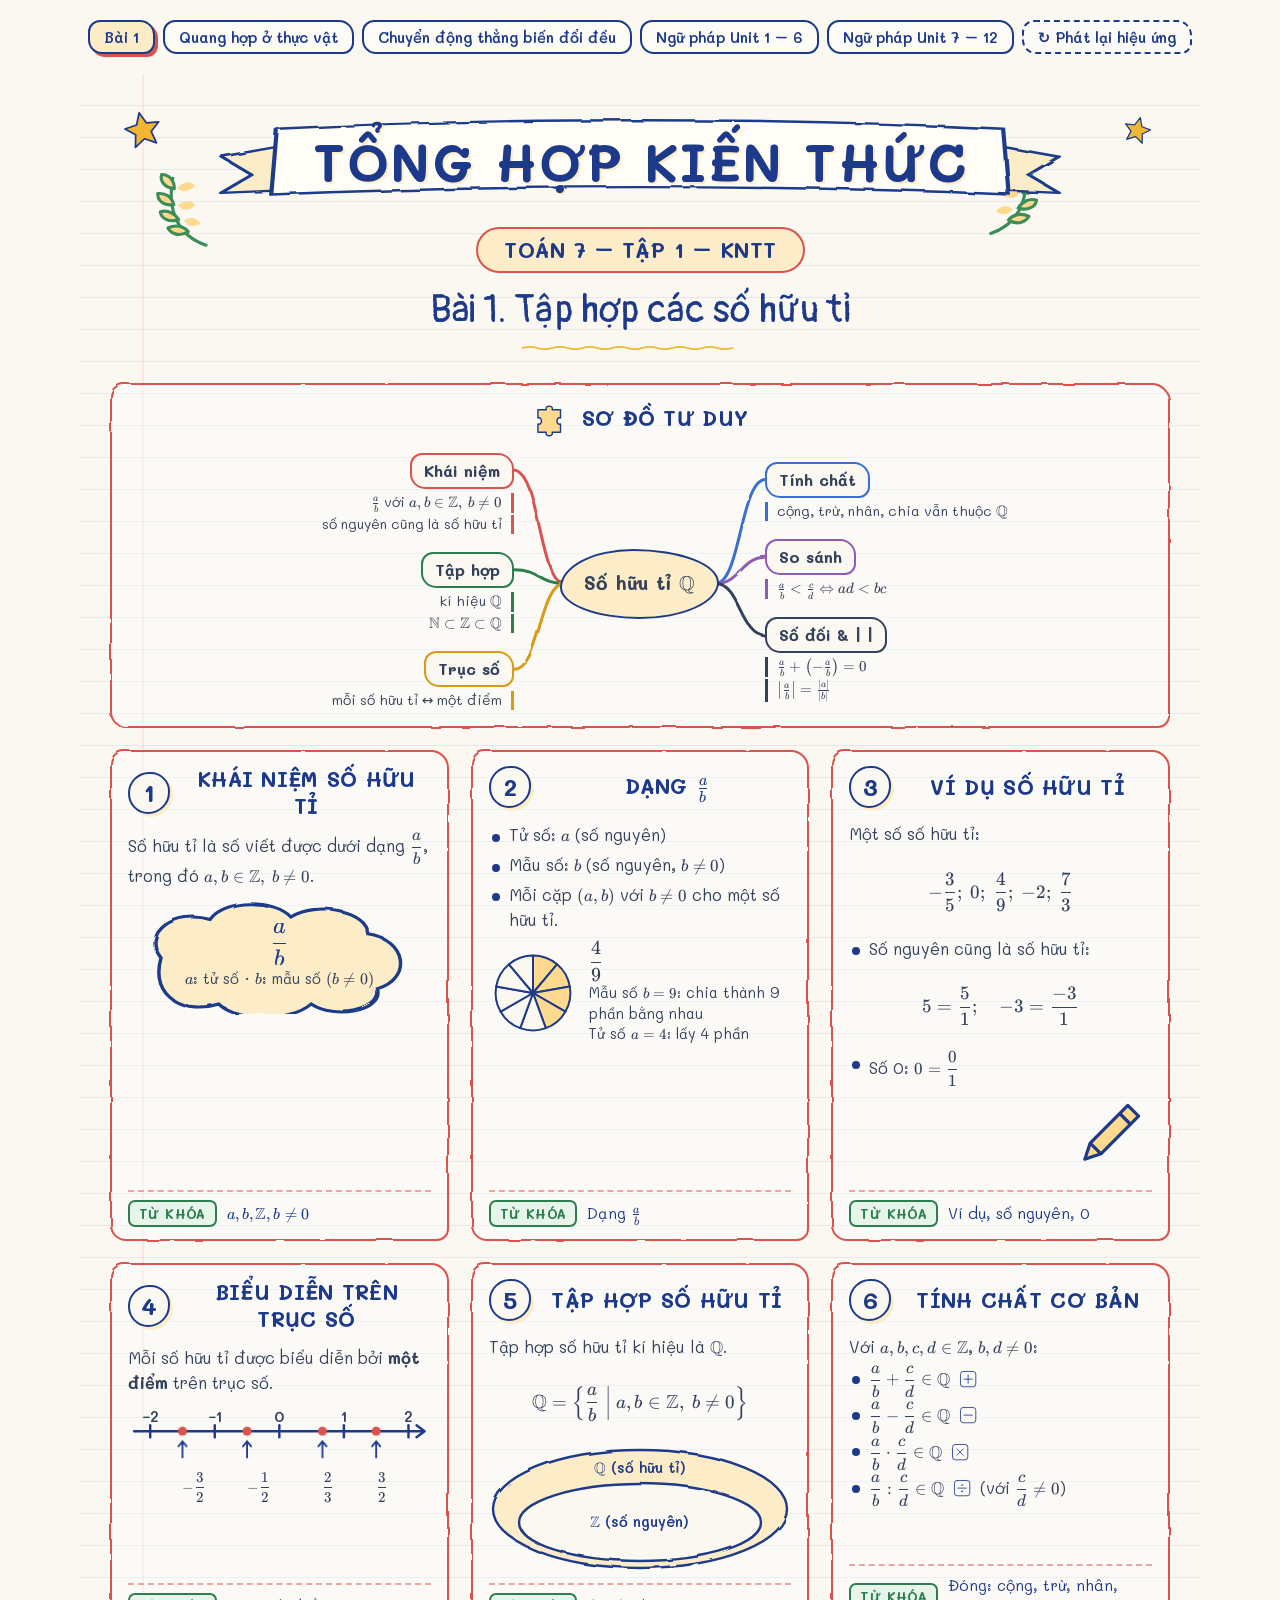
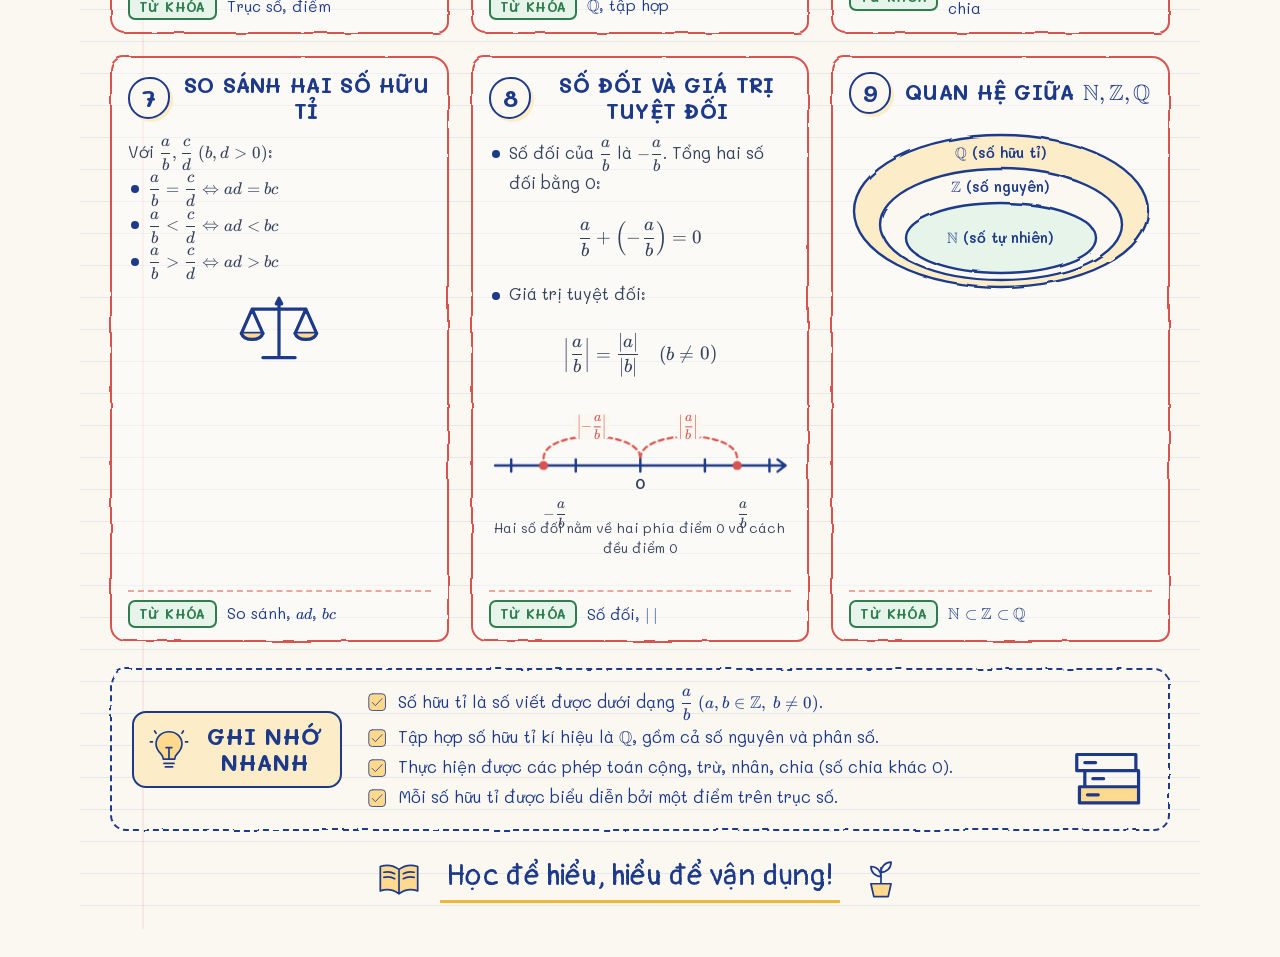
==== commit 943200de: "Add Toán 7 (KNTT) chapter posters I–X and web page; skill fixes - 10 chapter posters for Toán 7 from" ====
--- a/docs/index.html
+++ b/docs/index.html
@@ -278,7 +278,7 @@
 .v-icons{display:flex;gap:10px;justify-content:center;margin-top:8px}
 
 /* ---------- Visuals ---------- */
-.v-formula{position:relative;margin:10px auto 2px;padding:24px 50px;text-align:center;width:fit-content;max-width:100%}
+.v-formula{position:relative;margin:10px auto 2px;padding:24px clamp(50px,14%,90px);text-align:center;width:fit-content;max-width:100%}
 .v-formula .blob{position:absolute;inset:0;width:100%;height:100%;filter:url(#rough)}
 .v-formula .blob path{fill:var(--accent-soft);stroke:var(--ink);stroke-width:2.4}
 .v-formula .tex{position:relative;font-size:1.35em;color:var(--ink);white-space:nowrap}
@@ -500,7 +500,7 @@
 
 /* ---------- Lọ số lượng ---------- */
 .v-jars{display:flex;justify-content:center;gap:4px 10px;flex-wrap:wrap;margin-top:8px}
-.jar{margin:0;width:70px;text-align:center}
+.jar{margin:0;min-width:62px;max-width:96px;flex:1 1 0;text-align:center}
 .jar>svg{width:52px;height:66px;display:block;margin:0 auto;overflow:visible}
 .jar-glass{fill:none;stroke:var(--ink);stroke-width:2}
 .jar-fill{fill:var(--icon-fill)}
@@ -517,6 +517,51 @@
 .ro-mid{display:flex;align-items:center;gap:6px;font-size:12.5px;color:var(--ink-soft)}
 .ro-mid>svg{width:18px;height:24px}
 .ro-mid path{fill:none;stroke:var(--frame);stroke-width:2.4;stroke-linecap:round;stroke-linejoin:round}
+
+/* ---------- Hình học ---------- */
+.v-geometry{margin:8px auto 2px;text-align:center;max-width:300px}
+.v-geometry>svg{width:100%;overflow:visible}
+.v-geometry figcaption{font-size:13px;color:var(--ink-soft);margin-top:2px}
+.g-line,.g-poly{fill:none;stroke:var(--ink);stroke-width:2;stroke-linecap:round;stroke-linejoin:round}
+.g-poly.f1{fill:var(--accent-soft)}
+.g-poly.f2{fill:var(--chip-bg)}
+.g-poly.f3{fill:var(--icon-fill)}
+.g-line.dash,.g-poly.dash{stroke-dasharray:5 4;stroke-width:1.6}
+.g-mark,.g-right{fill:none;stroke:var(--frame);stroke-width:1.8;stroke-linecap:round;stroke-linejoin:round}
+.g-arc{fill:none;stroke:var(--frame);stroke-width:1.8}
+.g-arc.fill{fill:var(--icon-fill);fill-opacity:.85}
+.g-dot{fill:var(--ink)}
+.g-plabel,.g-alabel,.g-tlabel{font:700 12px 'Mali','Itim',sans-serif;fill:var(--ink);text-anchor:middle}
+.g-alabel{fill:var(--frame);font-size:10.5px}
+.g-tlabel{fill:var(--ink-soft);font-size:10.5px;font-weight:600}
+
+/* ---------- Biểu đồ quạt tròn, đoạn thẳng ---------- */
+.v-pie{display:flex;align-items:center;justify-content:center;gap:14px;flex-wrap:wrap;margin-top:8px}
+.v-pie>svg{width:112px;height:112px;flex:none}
+.pie-s{stroke:var(--paper);stroke-width:1.2}
+.pie-legend{list-style:none;margin:0;padding:0;font-size:13.5px;line-height:1.5}
+.content .pie-legend li{padding-left:0}
+.content .pie-legend li::before{content:none}
+.pie-legend .sw{display:inline-block;width:11px;height:11px;border-radius:3px;margin-right:6px;vertical-align:-1px;border:1.4px solid var(--ink)}
+.pie-cap,.lc-cap{flex-basis:100%;text-align:center;font-size:13px;color:var(--ink-soft)}
+.v-linechart{margin:8px auto 0;max-width:360px}
+.v-linechart>svg{width:100%;overflow:visible}
+.lc-axis{fill:none;stroke:var(--ink);stroke-width:2;stroke-linecap:round}
+.lc-grid{stroke:var(--line);stroke-width:1;stroke-dasharray:3 4}
+.lc-line{fill:none;stroke:var(--frame);stroke-width:2.6;stroke-linejoin:round;stroke-linecap:round}
+.lc-pt{fill:var(--frame);stroke:var(--paper);stroke-width:1.4}
+.lc-val{font:700 9.5px 'Mali',sans-serif;fill:var(--ink);text-anchor:middle}
+.lc-x{font:600 9.5px 'Mali',sans-serif;fill:var(--ink-soft);text-anchor:middle}
+.lc-unit{font:600 9px 'Mali',sans-serif;fill:var(--ink-soft);text-anchor:start}
+
+/* Thẻ rộng: trục số, hình học, biểu đồ được rộng theo */
+.span-2 .v-numberline,.span-3 .v-numberline{max-width:620px}
+.span-2 .v-geometry,.span-3 .v-geometry{max-width:460px}
+.span-2 .v-linechart,.span-3 .v-linechart{max-width:560px}
+.g-circle{fill:none;stroke:var(--ink);stroke-width:1.8}
+.g-circle.dash{stroke-dasharray:5 4;stroke-width:1.5}
+.lc-legend{display:flex;flex-wrap:wrap;justify-content:center;gap:4px 14px;font-size:13px}
+.lc-legend i{display:inline-block;width:14px;height:3px;border-radius:2px;margin-right:5px;vertical-align:4px}
 
 /* Bản web: bố cục co giãn + hình động. Mọi hiệu ứng nằm dưới .anim (chỉ bật khi người xem
    không chọn "giảm chuyển động"); trạng thái nghỉ luôn là poster đầy đủ, đọc được ngay. */
@@ -552,7 +597,9 @@
   .web .slogan{font-size:22px;gap:10px}
   .web .v-compare{grid-template-columns:1fr}
   .web .v-compare .vs{justify-self:center}
-  .web-bar{gap:6px;padding:6px 0}
+  .web-bar{gap:6px;padding:6px 2px;flex-wrap:nowrap;justify-content:flex-start;overflow-x:auto;scrollbar-width:none}
+  .web-bar::-webkit-scrollbar{display:none}
+  .web-bar button{flex:none}
   .web-bar button{font-size:13px;padding:5px 9px}
   .web-bar .replay .txt{display:none}
   /* Bảng nhiều cột: giữ bề rộng đọc được, cuộn ngang trong khung thay vì ép cột. */
@@ -672,6 +719,14 @@
 .anim .play .nl-arc{animation:sk-fade-in .6s ease-out both;animation-delay:calc(.6s + var(--i,0) * .25s)}
 @keyframes sk-fade-in{from{opacity:0}to{opacity:1}}
 
+/* Hình học, biểu đồ */
+.anim .play .v-geometry .g-line,.anim .play .v-geometry .g-poly,.anim .play .v-geometry .g-circle:not(.dash){stroke-dasharray:1;animation:sk-drawp 1s ease-in-out both;animation-delay:.3s}
+.anim .play .v-geometry .g-line.dash,.anim .play .v-geometry .g-poly.dash{stroke-dasharray:5 4;animation:sk-fade-in .6s 1s both}
+.anim .play .v-geometry :is(.g-arc,.g-right,.g-mark,.g-alabel){animation:sk-fade-in .5s 1.1s both}
+.anim .play .pie-s{animation:sk-pop .5s ease-out both;animation-delay:calc(.3s + var(--i,0) * .15s);transform-box:fill-box;transform-origin:center}
+.anim .play .lc-line{stroke-dasharray:1;animation:sk-drawp 1.2s .4s ease-in-out both}
+.anim .play .lc-pt{animation:sk-pop .35s ease-out both;animation-delay:calc(.5s + var(--i,0) * .15s);transform-box:fill-box;transform-origin:center}
+
 @media (prefers-reduced-motion:reduce){.anim *{animation:none!important;transition:none!important}}
 
 :root{--mm1:#d9534f;--mm2:#2e7d4f;--mm3:#d99a16;--mm4:#3b6fd1;--mm5:#8e5bb5;--mm6:#33415c;--box:#f4b98a;--box-side:#a8683a;--cat:#d9d6e0;--collar:#3b6fd1;--card-bg:rgba(255,255,255,.35);--ring-inner:#e6f4ea;--leaf:#3c8d5a;--icon-fill:#ffd98e;--paper:#fbf8f1;--line:rgba(120,150,200,.16);--ink:#1d3a8a;--ink-soft:#33415c;--frame:#d9534f;--accent:#f2b632;--accent-soft:#fdecc8;--chip:#2e7d4f;--chip-bg:#e6f4ea;--mark:rgba(253,224,71,.55);--title-fill:#fffdf6;color-scheme:light}
@@ -686,7 +741,7 @@
 </svg>
 <div class="web web-wrap">
 <nav class="web-bar" aria-label="Poster">
-  <button type="button" data-tab="toan7-so-huu-ti" aria-selected="false">Bài 1. Tập hợp các số hữu tỉ</button><button type="button" data-tab="khtn7-quang-hop" aria-selected="false">Quang hợp ở thực vật</button><button type="button" data-tab="vatli10-chuyen-dong-thang-bien-doi-deu" aria-selected="false">Chuyển động thẳng biến đổi đều</button><button type="button" data-tab="01-ngu-phap-unit-1-6" aria-selected="false">Ngữ pháp Unit 1 – 6</button><button type="button" data-tab="02-ngu-phap-unit-7-12" aria-selected="false">Ngữ pháp Unit 7 – 12</button>
+  <button type="button" data-tab="toan7-so-huu-ti" aria-selected="false" title="Bài 1. Tập hợp các số hữu tỉ">Bài 1</button><button type="button" data-tab="khtn7-quang-hop" aria-selected="false" title="Quang hợp ở thực vật">Quang hợp ở thực vật</button><button type="button" data-tab="vatli10-chuyen-dong-thang-bien-doi-deu" aria-selected="false" title="Chuyển động thẳng biến đổi đều">Chuyển động thẳng biến đổi đều</button><button type="button" data-tab="01-ngu-phap-unit-1-6" aria-selected="false" title="Ngữ pháp Unit 1 – 6">Ngữ pháp Unit 1 – 6</button><button type="button" data-tab="02-ngu-phap-unit-7-12" aria-selected="false" title="Ngữ pháp Unit 7 – 12">Ngữ pháp Unit 7 – 12</button>
   <button type="button" class="replay" title="Phát lại hiệu ứng" aria-label="Phát lại hiệu ứng">↻<span class="txt"> Phát lại hiệu ứng</span></button>
 </nav>
 <main class="poster cols-3" id="toan7-so-huu-ti" lang="vi">
@@ -1415,6 +1470,7 @@
     const target = posters.find((p) => p.id === id) ? id : posters[0]?.id;
     posters.forEach((p) => { p.hidden = posters.length > 1 && p.id !== target; });
     tabs.forEach((t) => t.setAttribute('aria-selected', String(t.dataset.tab === target)));
+    tabs.find((t) => t.dataset.tab === target)?.scrollIntoView({ block: 'nearest', inline: 'center' });
     replayAll();
     fit();
   }
